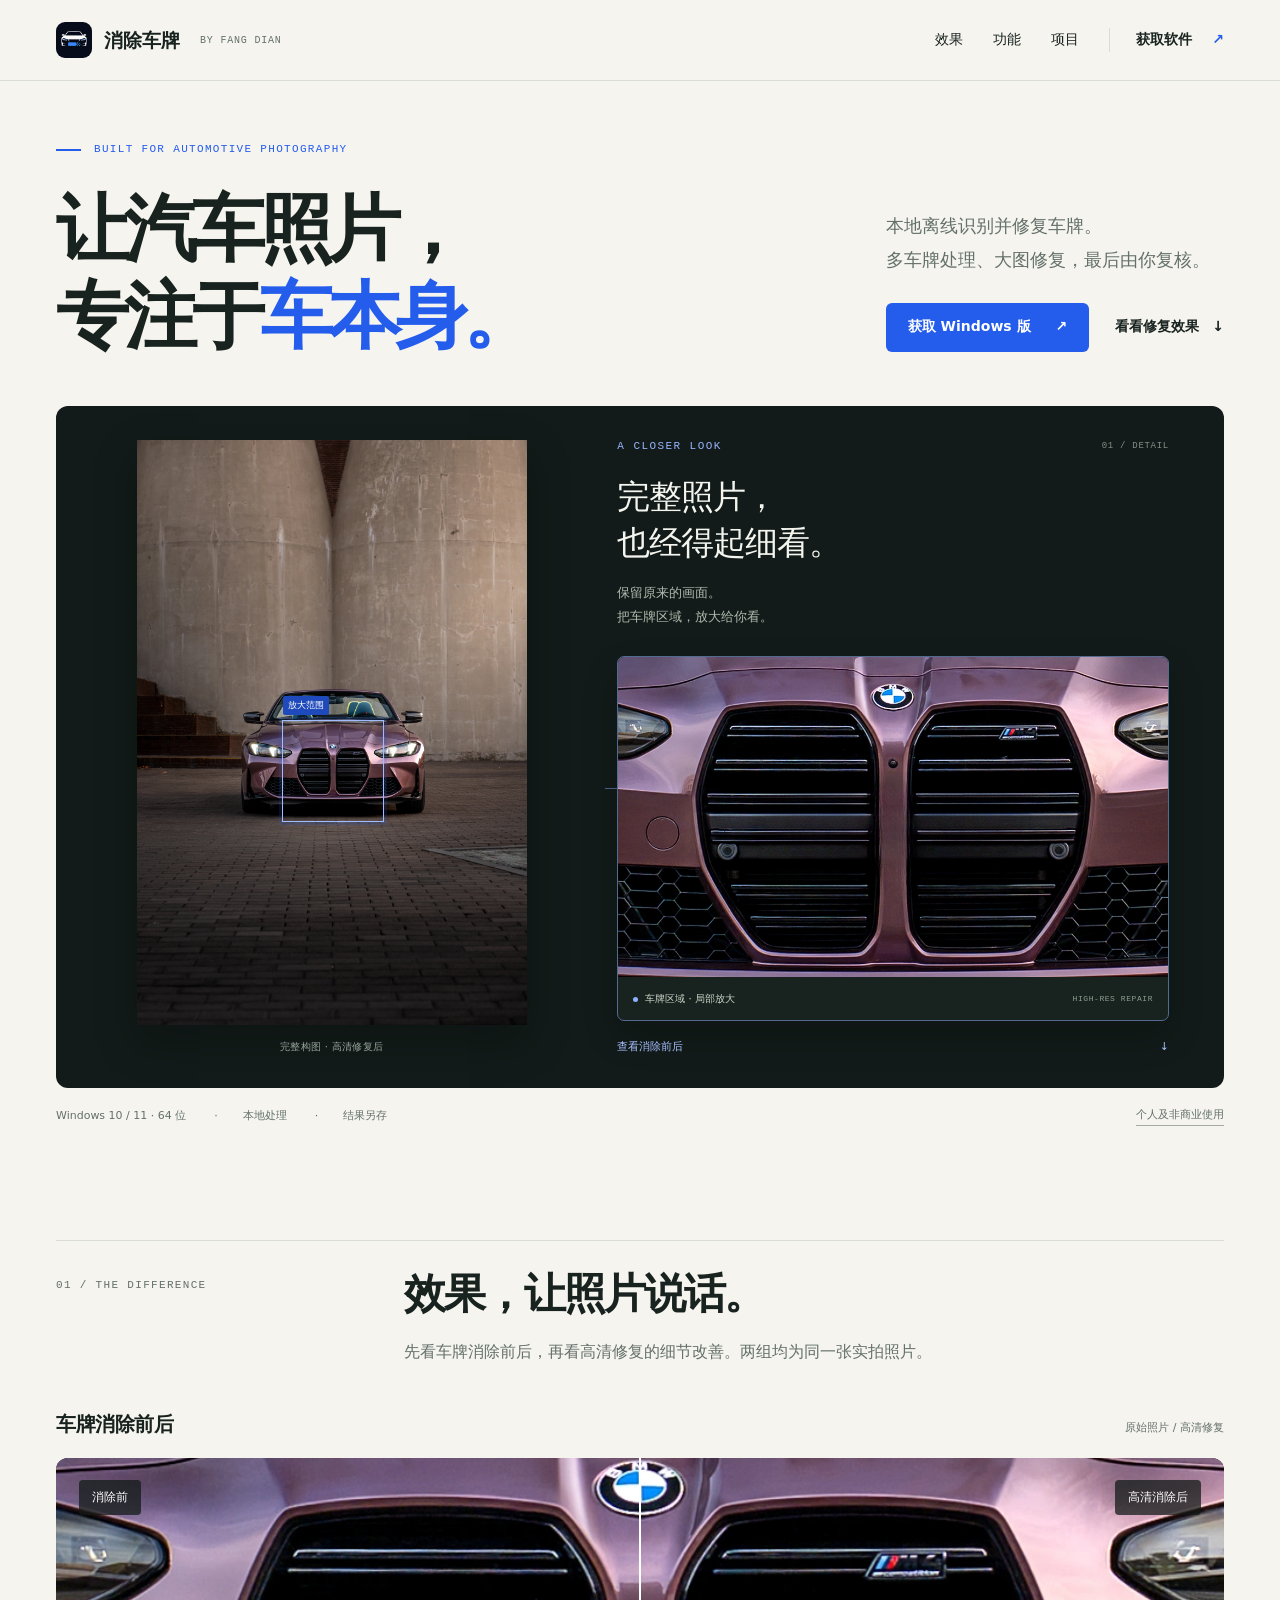
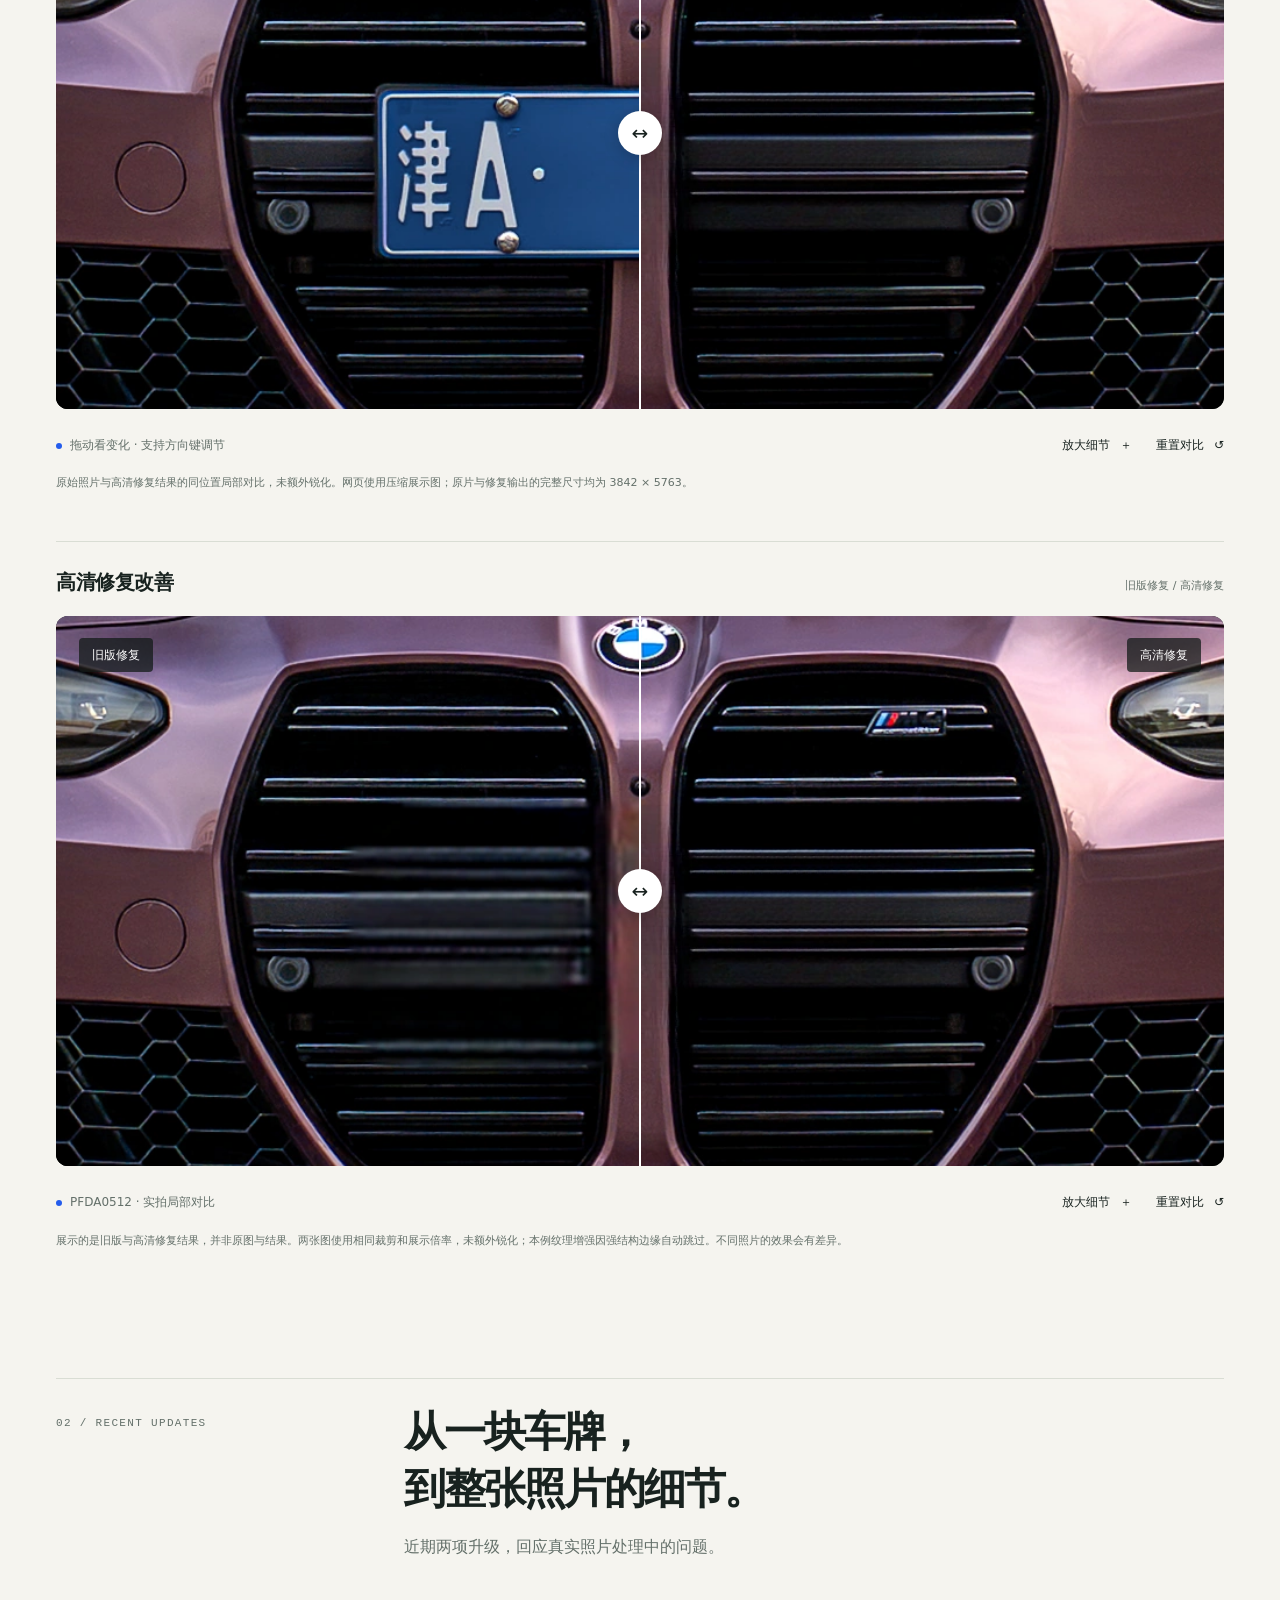
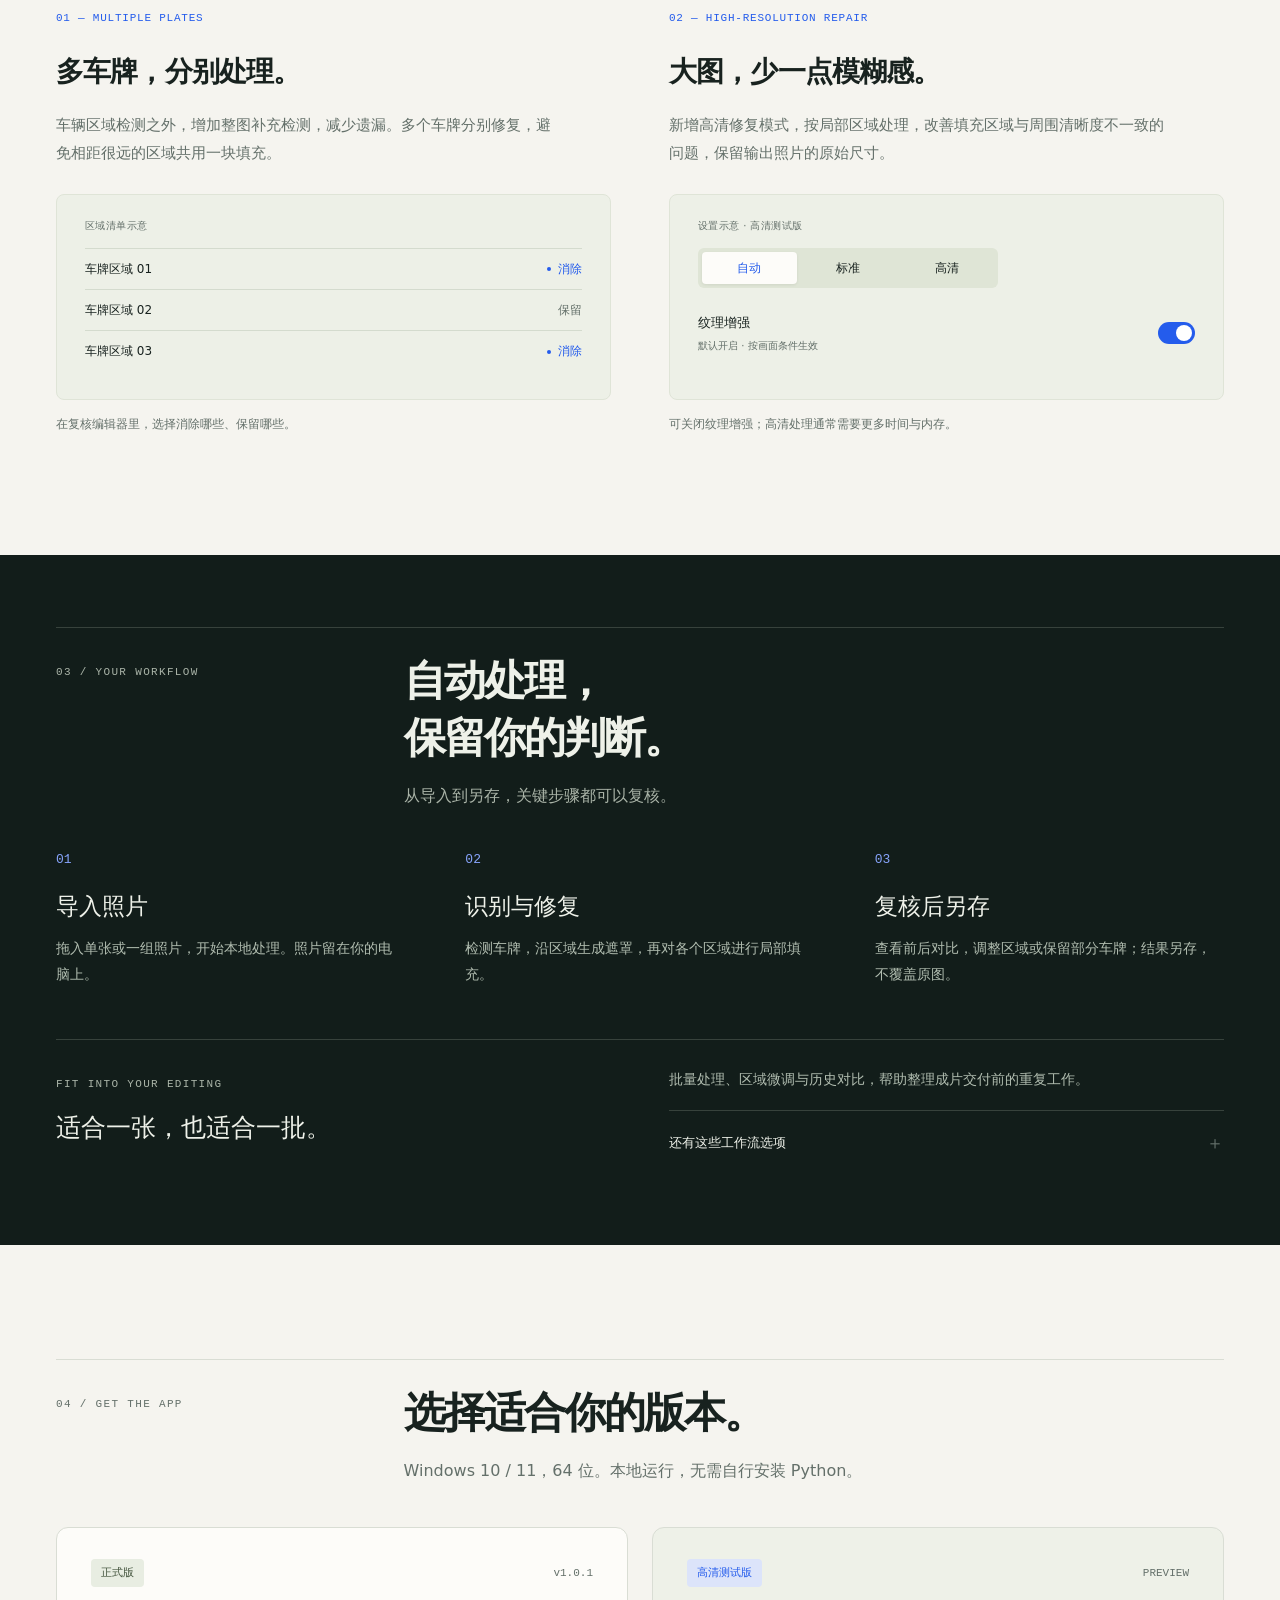
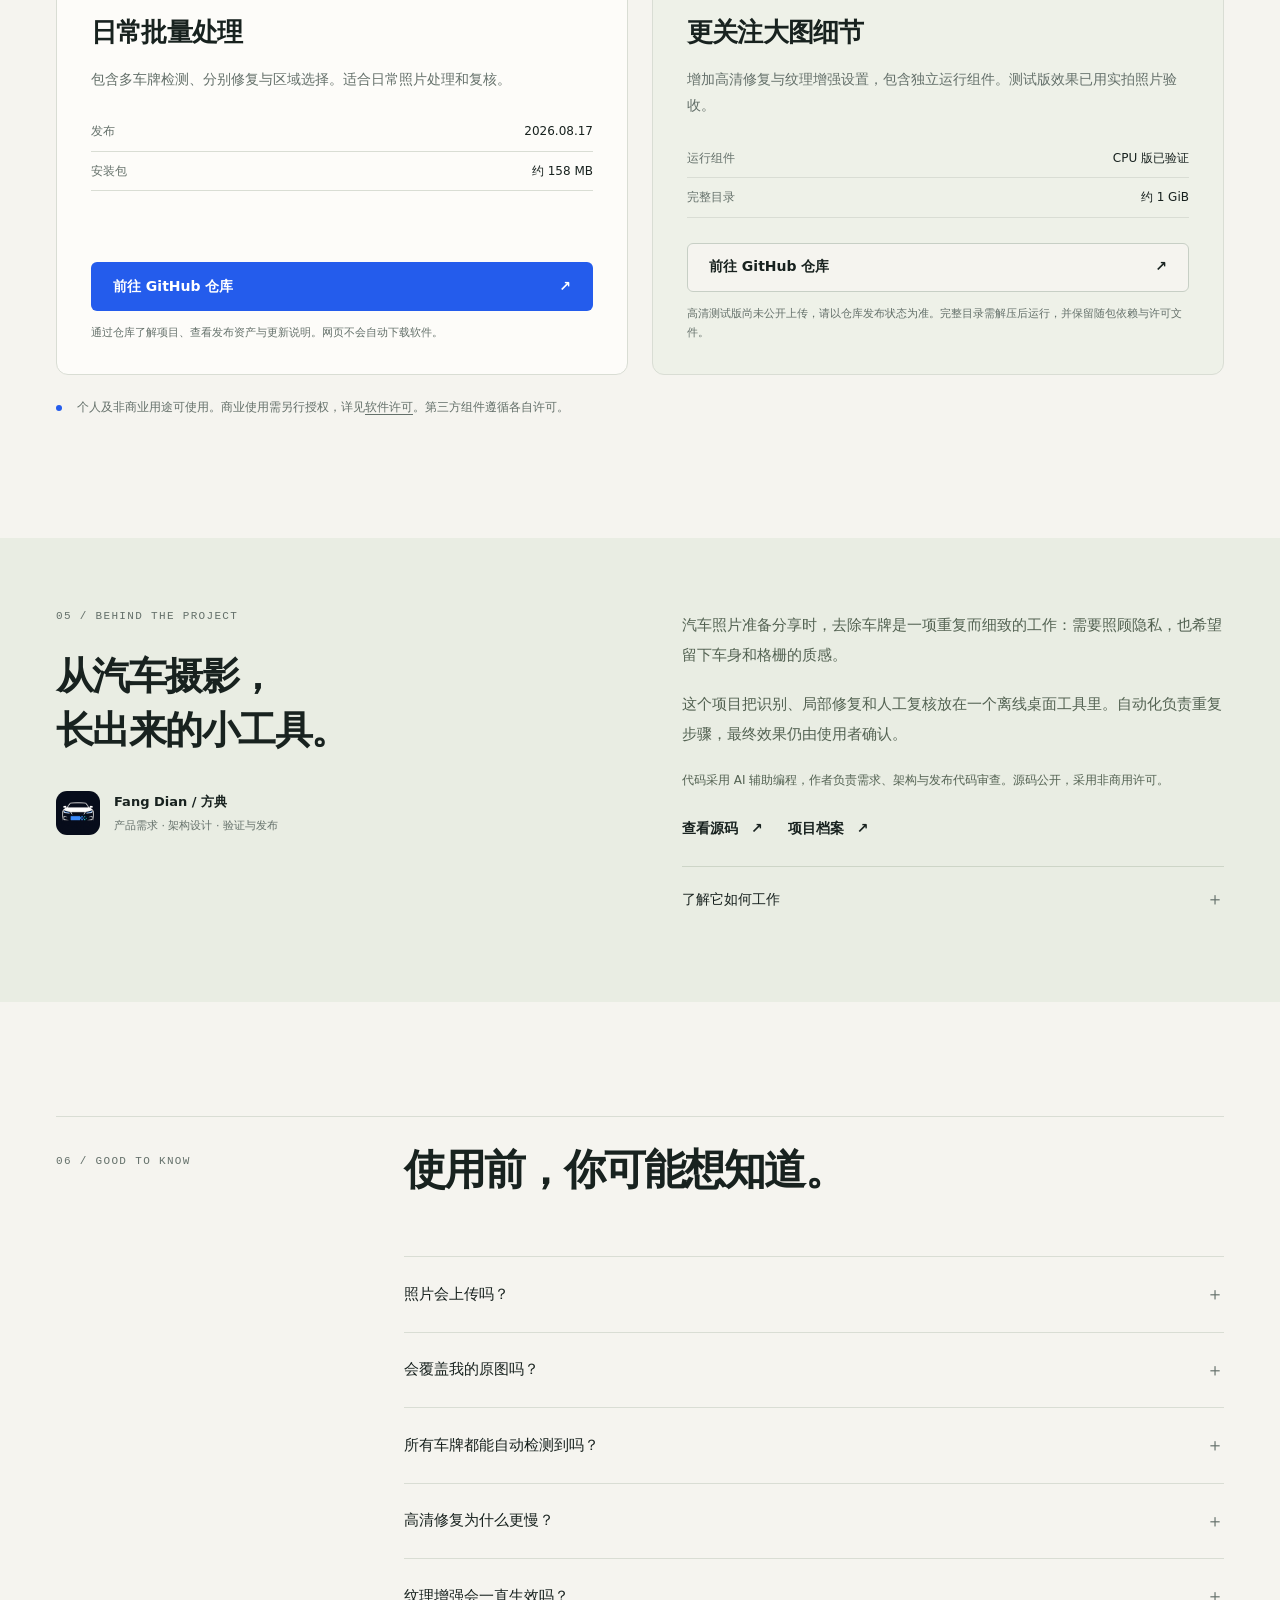
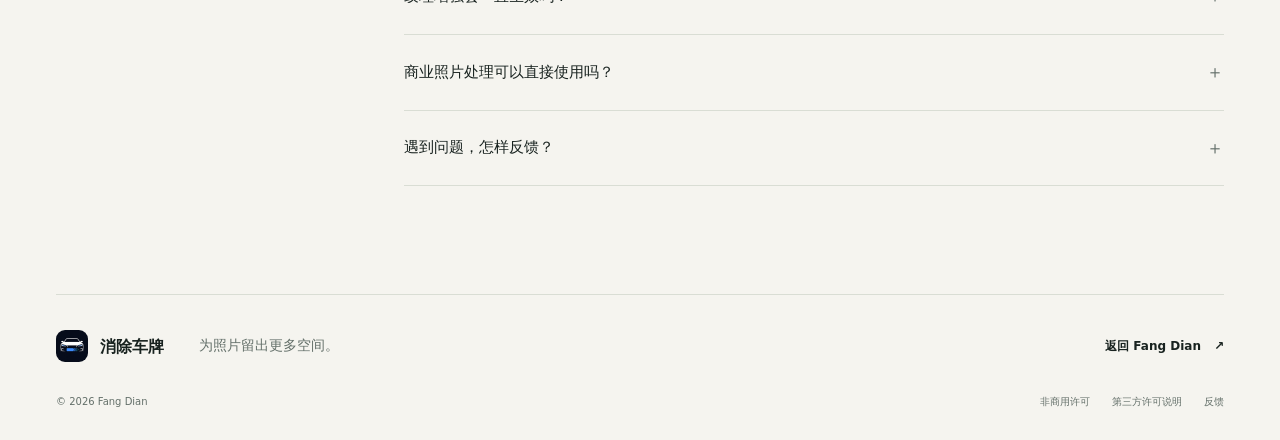
==== product-site/index.html @ 9318d184 "feat: add the high-resolution repair backend for v1.2.0 Adds an optional Big-LaMa backend so high-re" ====
<!doctype html>
<html lang="zh-CN">
<head>
  <meta charset="utf-8">
  <meta name="viewport" content="width=device-width,initial-scale=1">
  <meta name="description" content="消除车牌：面向汽车摄影的 Windows 离线工具。支持多车牌识别、局部修复、批量处理与人工复核，高清测试版可体验。">
  <meta name="theme-color" content="#f5f4ef">
  <link rel="canonical" href="https://fangdian.xyz/remove-number-plate/">
  <meta property="og:type" content="website">
  <meta property="og:title" content="消除车牌 — 让汽车照片，专注于车本身。">
  <meta property="og:description" content="本地离线识别并修复车牌，支持多车牌处理与人工复核。">
  <meta property="og:url" content="https://fangdian.xyz/remove-number-plate/">
  <meta property="og:image" content="https://fangdian.xyz/remove-number-plate/assets/high.webp">
  <meta name="twitter:card" content="summary_large_image">
  <link rel="icon" href="./assets/logo.png" type="image/png">
  <link rel="stylesheet" href="./styles.css?v=20261014p2">
  <script src="./site.js?v=20261014p2" defer></script>
  <title>消除车牌 — 面向汽车摄影的离线修复工具</title>
</head>
<body>
  <a class="skip" href="#main">跳到主要内容</a>
  <header class="site-header">
    <div class="container header-inner">
      <a class="brand" href="#main" aria-label="消除车牌首页"><img src="./assets/logo.png" width="36" height="36" alt=""><span>消除车牌</span><span class="brand-caption">BY FANG DIAN</span></a>
      <nav aria-label="页面导航"><a href="#compare">效果</a><a href="#features">功能</a><a href="#project">项目</a><a class="nav-download" href="#download">获取软件 <span aria-hidden="true">↗</span></a></nav>
    </div>
  </header>
  <main id="main">
    <section class="hero container" aria-labelledby="hero-title">
      <div class="hero-copy">
        <div class="eyebrow"><span class="line"></span> BUILT FOR AUTOMOTIVE PHOTOGRAPHY</div>
        <h1 id="hero-title">让汽车照片，<br>专注于<span>车本身。</span></h1>
        <div class="hero-deck"><p>本地离线识别并修复车牌。<br>多车牌处理、大图修复，最后由你复核。</p><div class="hero-actions"><a class="button primary" href="#download">获取 Windows 版 <span aria-hidden="true">↗</span></a><a class="text-link" href="#compare">看看修复效果 <span aria-hidden="true">↓</span></a></div></div>
      </div>
      <div class="hero-showcase" aria-label="完整修复照片与同位置局部放大">
        <div class="hero-full-column"><figure class="hero-full-frame"><img src="./assets/high-full.webp" width="1280" height="1920" alt="高清消除车牌后的完整照片，包含汽车、墙面与地面，保留原始构图" fetchpriority="high"><span class="crop-outline" aria-hidden="true"><span>放大范围</span></span></figure><span class="full-caption">完整构图 · 高清修复后</span></div>
        <div class="hero-detail-column"><div class="detail-heading"><span class="eyebrow">A CLOSER LOOK</span><span class="detail-index">01 / DETAIL</span></div><h2>完整照片，<br>也经得起细看。</h2><p>保留原来的画面。<br>把车牌区域，放大给你看。</p><figure class="hero-inset"><img src="./assets/high.webp" width="1004" height="1004" alt="左侧照片中标记范围的放大子图，展示高清修复后的格栅细节"><figcaption><span><i></i>车牌区域 · 局部放大</span><span>HIGH-RES REPAIR</span></figcaption></figure><a class="showcase-link" href="#compare">查看消除前后 <span aria-hidden="true">↓</span></a></div>
      </div>
      <div class="hero-foot"><span>Windows 10 / 11 · 64 位</span><span>本地处理</span><span>结果另存</span><a href="./LICENSE.txt">个人及非商业使用</a></div>
    </section>

    <section class="section container" id="compare" aria-labelledby="compare-title">
      <div class="section-heading"><p class="eyebrow">01 / THE DIFFERENCE</p><div><h2 id="compare-title">效果，让照片说话。</h2><p>先看车牌消除前后，再看高清修复的细节改善。两组均为同一张实拍照片。</p></div></div>
      <div class="comparison-subheading"><h3>车牌消除前后</h3><span>原始照片 / 高清修复</span></div>
      <div class="comparison-group" data-comparison data-before-label="消除前" data-after-label="高清消除后">
        <div class="comparison" id="removal-comparison" style="--split:50%">
          <img class="comparison-image" src="./assets/high.webp" width="1004" height="1004" alt="高清消除车牌后的汽车格栅局部" loading="lazy">
          <div class="comparison-before"><img class="comparison-image" src="./assets/original.webp" width="1004" height="1004" alt="消除前的同位置局部，蓝色车牌仍在格栅前方" loading="lazy"></div>
          <span class="image-label before-label">消除前</span><span class="image-label after-label">高清消除后</span>
          <div class="split-line" aria-hidden="true"><span>↔</span></div>
          <input class="comparison-range" type="range" min="0" max="100" value="50" aria-label="消除前显示比例" aria-valuetext="消除前 50%，高清消除后 50%">
        </div>
        <div class="comparison-toolbar"><p><span class="small-dot"></span>拖动看变化 · 支持方向键调节</p><div class="comparison-buttons"><button type="button" class="quiet-button" data-zoom aria-pressed="false" aria-label="放大消除前后细节">放大细节 <span aria-hidden="true">＋</span></button><button type="button" class="quiet-button" data-reset aria-label="重置消除前后对比">重置对比 <span aria-hidden="true">↺</span></button></div></div>
      </div>
      <p class="fineprint">原始照片与高清修复结果的同位置局部对比，未额外锐化。网页使用压缩展示图；原片与修复输出的完整尺寸均为 3842 × 5763。</p>
      <noscript><p class="fineprint">可直接查看：<a href="./assets/original.webp">消除前</a> · <a href="./assets/high.webp">高清消除后</a>。</p></noscript>
      <div class="comparison-subheading second-comparison"><h3>高清修复改善</h3><span>旧版修复 / 高清修复</span></div>
      <div class="comparison-group" data-comparison data-before-label="旧版修复" data-after-label="高清修复">
      <div class="comparison" id="comparison" style="--split:50%">
        <img class="comparison-image" src="./assets/high.webp" width="1004" height="1004" alt="高清修复的格栅局部" loading="lazy">
        <div class="comparison-before"><img class="comparison-image" src="./assets/legacy.webp" width="1004" height="1004" alt="旧版修复的同位置格栅局部" loading="lazy"></div>
        <span class="image-label before-label">旧版修复</span><span class="image-label after-label">高清修复</span>
        <div class="split-line" aria-hidden="true"><span>↔</span></div>
        <input id="comparison-range" class="comparison-range" type="range" min="0" max="100" value="50" aria-label="旧版修复显示比例" aria-valuetext="旧版修复 50%，高清修复 50%">
      </div>
      <div class="comparison-toolbar"><p><span class="small-dot"></span>PFDA0512 · 实拍局部对比</p><div class="comparison-buttons"><button type="button" class="quiet-button" id="zoom-button" data-zoom aria-pressed="false" aria-label="放大高清修复细节">放大细节 <span aria-hidden="true">＋</span></button><button type="button" class="quiet-button" id="reset-button" data-reset aria-label="重置高清修复对比">重置对比 <span aria-hidden="true">↺</span></button></div></div>
      </div>
      <p class="fineprint">展示的是旧版与高清修复结果，并非原图与结果。两张图使用相同裁剪和展示倍率，未额外锐化；本例纹理增强因强结构边缘自动跳过。不同照片的效果会有差异。</p>
      <noscript><p class="fineprint">当前浏览器未启用脚本，以下图片可直接查看：<a href="./assets/legacy.webp">旧版修复</a> · <a href="./assets/high.webp">高清修复</a>。</p></noscript>
    </section>

    <section class="section container" id="features" aria-labelledby="features-title">
      <div class="section-heading"><p class="eyebrow">02 / RECENT UPDATES</p><div><h2 id="features-title">从一块车牌，<br>到整张照片的细节。</h2><p>近期两项升级，回应真实照片处理中的问题。</p></div></div>
      <div class="feature-grid">
        <article class="feature"><span class="feature-number">01 — MULTIPLE PLATES</span><h3>多车牌，分别处理。</h3><p>车辆区域检测之外，增加整图补充检测，减少遗漏。多个车牌分别修复，避免相距很远的区域共用一块填充。</p><div class="plate-list" aria-label="选择保留功能示意，非实测截图"><div class="demo-caption">区域清单示意</div><div><span>车牌区域 01</span><span class="list-state"><i></i>消除</span></div><div><span>车牌区域 02</span><span class="list-state preserve">保留</span></div><div><span>车牌区域 03</span><span class="list-state"><i></i>消除</span></div></div><p class="feature-note">在复核编辑器里，选择消除哪些、保留哪些。</p></article>
        <article class="feature"><span class="feature-number">02 — HIGH-RESOLUTION REPAIR</span><h3>大图，少一点模糊感。</h3><p>新增高清修复模式，按局部区域处理，改善填充区域与周围清晰度不一致的问题，保留输出照片的原始尺寸。</p><div class="quality-demo" aria-label="高清设置示意，非可操作的软件设置"><div class="demo-caption">设置示意 · 高清测试版</div><div class="quality-options"><span class="selected">自动</span><span>标准</span><span>高清</span></div><div class="texture-row"><span>纹理增强<small>默认开启 · 按画面条件生效</small></span><span class="switch-illustration" aria-hidden="true"></span></div></div><p class="feature-note">可关闭纹理增强；高清处理通常需要更多时间与内存。</p></article>
      </div>
    </section>

    <section class="workflow-section" id="workflow" aria-labelledby="workflow-title"><div class="container">
      <div class="section-heading"><p class="eyebrow">03 / YOUR WORKFLOW</p><div><h2 id="workflow-title">自动处理，<br>保留你的判断。</h2><p>从导入到另存，关键步骤都可以复核。</p></div></div>
      <ol class="steps"><li><span class="step-number">01</span><h3>导入照片</h3><p>拖入单张或一组照片，开始本地处理。照片留在你的电脑上。</p></li><li><span class="step-number">02</span><h3>识别与修复</h3><p>检测车牌，沿区域生成遮罩，再对各个区域进行局部填充。</p></li><li><span class="step-number">03</span><h3>复核后另存</h3><p>查看前后对比，调整区域或保留部分车牌；结果另存，不覆盖原图。</p></li></ol>
      <div class="workflow-extras"><div><span class="eyebrow">FIT INTO YOUR EDITING</span><h3>适合一张，也适合一批。</h3></div><div><p>批量处理、区域微调与历史对比，帮助整理成片交付前的重复工作。</p><details><summary>还有这些工作流选项 <span aria-hidden="true">＋</span></summary><p>可配置监视文件夹、输出命名、水印与 EXIF 信息。按需要开启，保留自己的后期流程。</p></details></div></div>
    </div></section>

    <section class="section container" id="download" aria-labelledby="download-title">
      <div class="section-heading"><p class="eyebrow">04 / GET THE APP</p><div><h2 id="download-title">选择适合你的版本。</h2><p>Windows 10 / 11，64 位。本地运行，无需自行安装 Python。</p></div></div>
      <div class="download-grid">
        <article class="download-card"><div class="download-top"><span class="badge">正式版</span><span class="version">v1.0.1</span></div><h3>日常批量处理</h3><p>包含多车牌检测、分别修复与区域选择。适合日常照片处理和复核。</p><dl><div><dt>发布</dt><dd>2026.08.17</dd></div><div><dt>安装包</dt><dd>约 158 MB</dd></div></dl><a class="button primary" href="https://github.com/SARSfang/RemoveNumberPlate" target="_blank" rel="noopener noreferrer">前往 GitHub 仓库 <span aria-hidden="true">↗</span></a><p class="download-note">通过仓库了解项目、查看发布资产与更新说明。网页不会自动下载软件。</p></article>
        <article class="download-card hd-card"><div class="download-top"><span class="badge beta">高清测试版</span><span class="version">PREVIEW</span></div><h3>更关注大图细节</h3><p>增加高清修复与纹理增强设置，包含独立运行组件。测试版效果已用实拍照片验收。</p><dl><div><dt>运行组件</dt><dd>CPU 版已验证</dd></div><div><dt>完整目录</dt><dd>约 1 GiB</dd></div></dl><a class="button secondary" href="https://github.com/SARSfang/RemoveNumberPlate" target="_blank" rel="noopener noreferrer">前往 GitHub 仓库 <span aria-hidden="true">↗</span></a><p class="download-note">高清测试版尚未公开上传，请以仓库发布状态为准。完整目录需解压后运行，并保留随包依赖与许可文件。</p></article>
      </div>
      <div class="license-note"><span class="small-dot"></span><p>个人及非商业用途可使用。商业使用需另行授权，详见<a href="./LICENSE.txt">软件许可</a>。第三方组件遵循各自许可。</p></div>
    </section>

    <section class="project-section" id="project" aria-labelledby="project-title"><div class="container project-layout"><div><p class="eyebrow">05 / BEHIND THE PROJECT</p><h2 id="project-title">从汽车摄影，<br>长出来的小工具。</h2><div class="author"><img src="./assets/logo.png" width="44" height="44" alt=""><div><strong>Fang Dian / 方典</strong><span>产品需求 · 架构设计 · 验证与发布</span></div></div></div><div class="project-body"><p>汽车照片准备分享时，去除车牌是一项重复而细致的工作：需要照顾隐私，也希望留下车身和格栅的质感。</p><p>这个项目把识别、局部修复和人工复核放在一个离线桌面工具里。自动化负责重复步骤，最终效果仍由使用者确认。</p><p class="project-credit">代码采用 AI 辅助编程，作者负责需求、架构与发布代码审查。源码公开，采用非商用许可。</p><div class="project-links"><a class="text-link" href="https://github.com/SARSfang/RemoveNumberPlate" target="_blank" rel="noopener noreferrer">查看源码 <span aria-hidden="true">↗</span></a><a class="text-link" href="https://me.fangdian.xyz/development/remove-number-plate.html">项目档案 <span aria-hidden="true">↗</span></a></div><details><summary>了解它如何工作 <span aria-hidden="true">＋</span></summary><p>检测结果生成局部遮罩，修复模型填充区域，之后由编辑器复核。标准版使用 ONNX Runtime 与 LaMa；高清测试版增加 Big-LaMa 独立组件，桌面界面使用 WebView2。</p><p>填充是根据周边内容生成的结果，不能恢复被车牌遮挡的真实表面。复杂反光、格栅和小车牌需要特别复核。</p></details></div></div></section>

    <section class="section container faq-section" aria-labelledby="faq-title"><div class="section-heading"><p class="eyebrow">06 / GOOD TO KNOW</p><div><h2 id="faq-title">使用前，你可能想知道。</h2></div></div><div class="faq-list">
      <details><summary>照片会上传吗？<span aria-hidden="true">＋</span></summary><p>软件的照片识别、修复与复核都在本机完成，无需上传照片。本网页仅展示预先准备的示例，没有上传照片或在线修复功能。</p></details>
      <details><summary>会覆盖我的原图吗？<span aria-hidden="true">＋</span></summary><p>处理结果另存，原图保留。输出照片保持输入尺寸；最终文件的压缩和元信息仍取决于导出设置。</p></details>
      <details><summary>所有车牌都能自动检测到吗？<span aria-hidden="true">＋</span></summary><p>不能保证。远处小车牌、倾斜、遮挡和反光可能造成漏检或误检。可以在复核编辑器调整区域，并选择保留或消除。</p></details>
      <details><summary>高清修复为什么更慢？<span aria-hidden="true">＋</span></summary><p>更大的局部区域需要更多计算与内存。高清测试版默认使用自动模式，可调整处理上限。CPU 已验证，GPU 路径尚未验收；实际速度取决于照片与电脑配置。</p></details>
      <details><summary>纹理增强会一直生效吗？<span aria-hidden="true">＋</span></summary><p>不会。开关默认开启，但仅在邻近细节适合时补充纹理；强结构边缘、颜色不匹配或来源不足会自动跳过。开关与强度均可调整。</p></details>
      <details><summary>商业照片处理可以直接使用吗？<span aria-hidden="true">＋</span></summary><p>当前许可仅授予个人及非商业用途。用于商业摄影或服务前，请联系作者确认授权。<a href="./LICENSE.txt">阅读完整许可</a>。</p></details>
      <details><summary>遇到问题，怎样反馈？<span aria-hidden="true">＋</span></summary><p>可以在 <a href="https://github.com/SARSfang/RemoveNumberPlate/issues" target="_blank" rel="noopener noreferrer">GitHub Issues</a> 描述版本、问题和复现步骤。分享照片前，请检查隐私并确认有权公开。</p></details>
    </div></section>
  </main>
  <footer class="container footer"><div class="footer-main"><a class="brand" href="#main"><img src="./assets/logo.png" width="32" height="32" alt=""><span>消除车牌</span></a><p>为照片留出更多空间。</p><a class="text-link" href="https://me.fangdian.xyz/">返回 Fang Dian <span aria-hidden="true">↗</span></a></div><div class="footer-meta"><span>© 2026 Fang Dian</span><div><a href="./LICENSE.txt">非商用许可</a><a href="./THIRD_PARTY_NOTICES.txt">第三方许可说明</a><a href="https://github.com/SARSfang/RemoveNumberPlate/issues" target="_blank" rel="noopener noreferrer">反馈</a></div></div></footer>
</body>
</html>
---- product-site/styles.css ----
@charset "UTF-8";
:root{--paper:#f5f4ef;--white:#fdfcf9;--ink:#18221f;--muted:#64706a;--blue:#245cec;--line:#d9ddd4;--dark:#121d1a;--radius:12px;--sans:"Microsoft YaHei","PingFang SC",system-ui,sans-serif;--mono:Consolas,monospace}
*{box-sizing:border-box}html{scroll-behavior:smooth;scroll-padding-top:95px}body{margin:0;background:var(--paper);color:var(--ink);font-family:var(--sans);font-size:16px;line-height:1.7;-webkit-font-smoothing:antialiased}a{color:inherit;text-decoration:none}button,input{font:inherit}button{cursor:pointer}img{max-width:100%}::selection{background:#d2defa}a:focus-visible,button:focus-visible,summary:focus-visible{outline:3px solid var(--blue);outline-offset:5px}button:disabled{cursor:default;opacity:.5}.container{width:min(1280px,calc(100% - 112px));margin-inline:auto}.skip{position:fixed;top:8px;left:12px;z-index:20;background:var(--blue);color:white;padding:10px 16px;transform:translateY(-160%)}.skip:focus{transform:none}
.site-header{position:sticky;top:0;z-index:10;background:rgba(245,244,239,.96);border-bottom:1px solid var(--line);backdrop-filter:blur(14px)}.header-inner{height:80px;display:flex;align-items:center;justify-content:space-between;gap:28px}.brand{display:flex;align-items:center;gap:12px;font-weight:700;font-size:19px;white-space:nowrap}.brand img{border-radius:9px;display:block}.brand-caption{font:10px var(--mono);letter-spacing:.08em;margin-left:8px;color:var(--muted);font-weight:400}.header-inner nav{display:flex;gap:30px;align-items:center;font-size:14px}.header-inner nav>a{transition:color .15s}.header-inner nav>a:hover{color:var(--blue)}.nav-download{padding-left:26px;border-left:1px solid var(--line);font-weight:600}.nav-download span{margin-left:15px;color:var(--blue)}
.hero{padding-top:60px}.eyebrow{font:11px/1.6 var(--mono);letter-spacing:.12em;color:var(--muted);margin:0;text-transform:uppercase}.hero .eyebrow{display:flex;align-items:center;gap:13px;color:var(--blue)}.line{display:inline-block;width:25px;height:2px;background:var(--blue)}h1,h2,h3,p{margin-top:0}h1{font-size:clamp(48px,5.7vw,78px);font-weight:650;letter-spacing:-.07em;line-height:1.2;margin:26px 0 0}h1 span{color:var(--blue)}.hero-copy{position:relative;padding-bottom:46px}.hero-deck{position:absolute;right:0;bottom:54px;max-width:405px}.hero-deck p{font-size:18px;color:var(--muted);line-height:1.9;margin-bottom:25px}.hero-actions{display:flex;align-items:center;gap:26px}.button{display:inline-flex;align-items:center;justify-content:space-between;gap:25px;min-height:49px;padding:11px 21px;border:1px solid transparent;border-radius:6px;font-size:14px;font-weight:600;transition:background .15s,transform .15s}.button:hover{transform:translateY(-2px)}.button.primary{background:var(--blue);color:#fff}.button.primary:hover{background:#164bd8}.button.secondary{background:var(--paper);border-color:#c7cfc5}.button.secondary:hover{background:#e9ede3}.text-link{display:inline-flex;align-items:center;gap:13px;font-size:14px;font-weight:600}.text-link:hover{color:var(--blue)}.hero-photo{position:relative;height:clamp(360px,36vw,485px);overflow:hidden;border-radius:var(--radius);background:#151b19}.hero-photo>img{display:block;width:100%;height:100%;object-fit:cover;object-position:50% 40%}.hero-photo:after{content:"";position:absolute;inset:70% 0 0;background:linear-gradient(transparent,rgba(0,0,0,.65));pointer-events:none}.photo-meta{position:absolute;left:27px;right:27px;bottom:23px;display:flex;justify-content:space-between;align-items:center;z-index:1;color:#f4f5ee;font-size:12px}.photo-meta>span:last-child{font:10px var(--mono);letter-spacing:.08em}.photo-meta i,.small-dot{display:inline-block;width:6px;height:6px;border-radius:50%;background:var(--blue);margin-right:8px}.photo-meta i{background:#cadfcc}.hero-foot{display:flex;align-items:center;gap:28px;padding-top:18px;font-size:11px;color:var(--muted)}.hero-foot a{margin-left:auto;border-bottom:1px solid #a4aca2}.hero-foot>span+span:before{content:"·";margin-right:25px}
.section{padding-top:114px;padding-bottom:12px;scroll-margin-top:20px}.section-heading{display:grid;grid-template-columns:1fr 2.6fr;gap:32px;align-items:start;margin-bottom:42px;border-top:1px solid var(--line);padding-top:24px}.section-heading>.eyebrow{padding-top:12px}.section-heading h2{font-size:clamp(29px,3.3vw,43px);line-height:1.35;font-weight:600;letter-spacing:-.045em;margin:0 0 16px}.section-heading p:not(.eyebrow){color:var(--muted);font-size:16px;margin:0}.comparison{position:relative;height:clamp(350px,43vw,570px);overflow:hidden;background:#18201c;border-radius:var(--radius);isolation:isolate;touch-action:pan-y}.comparison-image{display:block;width:100%;height:100%;object-fit:cover;object-position:50% 43%;transform:scale(1);transition:transform .35s ease}.comparison.is-zoomed .comparison-image{transform:scale(1.2)}.comparison-before{position:absolute;inset:0;clip-path:inset(0 calc(100% - var(--split)) 0 0);pointer-events:none}.image-label{position:absolute;top:22px;background:rgba(17,25,22,.73);color:white;padding:7px 13px;border-radius:4px;font-size:12px;pointer-events:none}.before-label{left:23px}.after-label{right:23px}.split-line{position:absolute;left:var(--split);top:0;bottom:0;width:2px;background:#fff;transform:translateX(-50%);pointer-events:none}.split-line>span{display:grid;place-items:center;position:absolute;top:50%;left:50%;transform:translate(-50%,-50%);width:44px;height:44px;background:white;color:var(--ink);border-radius:50%;font-size:20px;box-shadow:0 3px 15px #0003}.comparison-range{position:absolute;left:0;top:0;width:100%;height:100%;margin:0;opacity:0;cursor:ew-resize;appearance:none;background:transparent}.comparison-range::-webkit-slider-thumb{appearance:none;width:44px;height:100%;background:transparent}.comparison-range::-moz-range-thumb{width:44px;height:100%;background:transparent;border:0}.comparison:focus-within{outline:3px solid var(--blue);outline-offset:5px}.comparison-toolbar{display:flex;justify-content:space-between;align-items:center;gap:20px;margin-top:18px}.comparison-toolbar>p{font-size:12px;color:var(--muted);margin:0}.comparison-buttons{display:flex;gap:24px}.quiet-button{background:none;border:0;padding:8px 0;font-size:12px;color:var(--ink);display:flex;gap:10px;align-items:center}.quiet-button:hover,.quiet-button[aria-pressed=true]{color:var(--blue)}.fineprint{font-size:11px;line-height:1.9;color:var(--muted);max-width:950px;margin:10px 0 0}.fineprint a{text-decoration:underline}
.feature-grid{display:grid;grid-template-columns:1fr 1fr;gap:58px}.feature-number{font:11px var(--mono);letter-spacing:.07em;color:var(--blue)}.feature h3{font-size:28px;font-weight:600;letter-spacing:-.03em;margin:19px 0 15px}.feature>p{max-width:505px;color:var(--muted);font-size:15px;line-height:1.9}.plate-list,.quality-demo{background:#edf0e7;border-radius:8px;padding:22px 28px;margin-top:26px;min-height:206px;border:1px solid #dfe4d7}.demo-caption{font-size:10px;color:var(--muted);letter-spacing:.04em;margin-bottom:14px}.plate-list>div:not(.demo-caption){display:flex;justify-content:space-between;padding:10px 0;border-top:1px solid #d4dbce;font-size:12px}.list-state{color:var(--blue);display:flex;gap:7px;align-items:center}.list-state i{width:4px;height:4px;border-radius:50%;background:var(--blue)}.list-state.preserve{color:var(--muted)}.quality-options{display:flex;gap:4px;padding:4px;background:#dfe5d6;border-radius:6px;max-width:300px}.quality-options>span{width:33.333%;text-align:center;font-size:12px;padding:6px}.quality-options>.selected{background:var(--white);border-radius:4px;color:var(--blue);box-shadow:0 1px 3px #0001}.texture-row{display:flex;justify-content:space-between;align-items:center;gap:20px;font-size:13px;margin-top:24px}.texture-row small{display:block;font-size:10px;color:var(--muted);margin-top:3px}.switch-illustration{display:block;flex-shrink:0;width:37px;height:22px;border-radius:12px;background:var(--blue);position:relative}.switch-illustration:after{content:"";position:absolute;right:3px;top:3px;width:16px;height:16px;background:white;border-radius:50%}.feature>p.feature-note{font-size:12px;margin-top:13px;margin-bottom:0}
.workflow-section{margin-top:108px;padding:72px 0 70px;background:var(--dark);color:#eef1e9}.workflow-section .section-heading{border-color:#37423c}.workflow-section .eyebrow,.workflow-section .section-heading p:not(.eyebrow){color:#aab4a8}.steps{display:grid;grid-template-columns:repeat(3,1fr);gap:60px;padding:0;list-style:none;margin:0}.step-number{display:block;color:#87a4fc;font:13px var(--mono);margin-bottom:23px}.steps h3{font-size:23px;line-height:1.4;margin-bottom:13px;font-weight:500}.steps p{font-size:14px;color:#b1bdb0;line-height:1.9;margin:0}.workflow-extras{margin-top:51px;border-top:1px solid #37423c;padding-top:28px;display:grid;grid-template-columns:1fr 1fr;gap:58px}.workflow-extras h3{font-size:25px;font-weight:500;line-height:1.5;margin:14px 0 0}.workflow-extras p{font-size:14px;color:#b1bdb0;margin-bottom:18px}.workflow-section details{border-color:#37423c}.workflow-section summary{font-size:13px;color:#eef1e9}.workflow-section details>p{margin-top:15px}
.download-grid{display:grid;grid-template-columns:1fr 1fr;gap:24px}.download-card{padding:31px 34px;background:var(--white);border:1px solid var(--line);border-radius:var(--radius);display:flex;flex-direction:column}.hd-card{background:#eef1e8}.download-top{display:flex;justify-content:space-between;align-items:center;gap:20px;margin-bottom:27px}.badge{font-size:11px;background:#e8ede2;padding:5px 10px;border-radius:4px;color:#42533c}.badge.beta{background:#dce4fa;color:var(--blue)}.version{font:11px var(--mono);color:var(--muted)}.download-card h3{font-size:26px;letter-spacing:-.03em;line-height:1.4;margin-bottom:15px;font-weight:600}.download-card>p{font-size:14px;color:var(--muted);line-height:1.9;margin-bottom:20px}.download-card dl{margin:0 0 25px;font-size:12px}.download-card dl>div{display:flex;justify-content:space-between;border-bottom:1px solid var(--line);padding:9px 0;gap:20px}.download-card dt{color:var(--muted)}.download-card dd{margin:0}.download-card .button{width:100%;margin-top:auto}.download-card>p.download-note{font-size:11px;margin:12px 0 0;line-height:1.8}.license-note{display:flex;gap:7px;align-items:baseline;font-size:12px;color:var(--muted);margin-top:22px}.license-note p{margin:0}.license-note a{text-decoration:underline;text-underline-offset:3px}
.project-section{margin-top:108px;background:#e9ede3;padding:70px 0}.project-layout{display:grid;grid-template-columns:1fr 1fr;gap:84px}.project-layout h2{font-size:clamp(29px,3vw,40px);font-weight:600;line-height:1.4;letter-spacing:-.04em;margin:24px 0 34px}.author{display:flex;gap:14px;align-items:center}.author img{border-radius:11px}.author strong{display:block;font-size:13px;font-weight:600}.author span{display:block;font-size:11px;color:var(--muted);margin-top:4px}.project-body{padding-top:2px}.project-body>p{font-size:15px;color:#536252;line-height:2;margin-bottom:19px}.project-body>p.project-credit{font-size:12px}.project-links{display:flex;gap:25px;margin-top:25px;margin-bottom:26px}details{border-top:1px solid var(--line);padding:17px 0}summary{display:flex;align-items:center;justify-content:space-between;gap:25px;list-style:none;cursor:pointer;font-weight:500;font-size:14px;min-height:25px}summary::-webkit-details-marker{display:none}summary>span{font-size:18px;color:var(--muted)}details[open]>summary>span{transform:rotate(45deg)}details>p{font-size:13px;color:var(--muted);line-height:1.95;max-width:830px;margin:16px 0 0}details a{text-decoration:underline}.project-body details{border-color:#cdd5c7}
.faq-section{padding-bottom:108px}.faq-list{margin-left:calc((100% - 32px)/3.6 + 32px)}.faq-list details:last-child{border-bottom:1px solid var(--line)}.faq-list summary{font-size:15px;padding:5px 0}.footer{border-top:1px solid var(--line);padding-top:35px;padding-bottom:30px}.footer-main{display:flex;align-items:center;gap:35px}.footer-main .brand{font-size:16px}.footer-main p{font-size:14px;color:var(--muted);margin:0}.footer-main>.text-link{margin-left:auto;font-size:12px}.footer-meta{display:flex;justify-content:space-between;gap:20px;margin-top:31px;font-size:10px;color:var(--muted)}.footer-meta>div{display:flex;gap:22px}
@media(min-width:1600px){.hero-deck{right:0;bottom:55px}}
@media(max-width:1120px){.container{width:calc(100% - 64px)}.brand-caption{display:none}.hero-deck{max-width:320px}.hero-deck p{font-size:15px}.hero-actions{gap:18px}.hero-actions .button{font-size:12px;padding-inline:14px;gap:14px}.hero-actions .text-link{font-size:12px}.feature-grid{gap:35px}.project-layout{gap:50px}.steps{gap:35px}}
@media(max-width:850px){.hero-deck{position:static;max-width:none;display:flex;justify-content:space-between;gap:26px;align-items:center;margin-top:27px}.hero-deck p{margin-bottom:0;font-size:16px}.hero-copy{padding-bottom:34px}h1{font-size:62px}.hero-actions .button{font-size:13px;padding-inline:16px}.hero-photo{height:350px}.section-heading{grid-template-columns:1fr 3fr;gap:25px}.feature-grid{gap:28px}.feature h3{font-size:23px}.plate-list,.quality-demo{padding:19px}.project-layout{gap:34px}.hero-foot{gap:18px}.hero-foot>span+span:before{margin-right:16px}.faq-list{margin-left:calc((100% - 25px)/4 + 25px)}}
@media(max-width:620px){html{scroll-padding-top:112px}.container{width:calc(100% - 40px)}.header-inner{height:auto;min-height:94px;padding:15px 0 12px;flex-wrap:wrap;gap:13px}.brand{font-size:16px;gap:10px}.brand img{width:30px;height:30px}.header-inner nav{width:100%;gap:24px;font-size:12px}.nav-download{margin-left:auto;padding-left:16px}.nav-download span{margin-left:8px}.hero{padding-top:35px}.hero .eyebrow{font-size:8px;letter-spacing:.08em;gap:9px}.line{width:16px}h1{font-size:clamp(37px,9.5vw,57px);letter-spacing:-.07em;line-height:1.26;margin-top:21px}.hero-deck{display:block;margin-top:24px}.hero-deck p{font-size:14px;line-height:1.9}.hero-actions{margin-top:22px;gap:25px}.hero-copy{padding-bottom:29px}.hero-photo{height:290px;border-radius:8px}.hero-photo>img{object-position:50% 44%}.photo-meta{left:14px;right:14px;bottom:16px;font-size:10px}.photo-meta>span:last-child{display:none}.hero-foot{gap:12px;flex-wrap:wrap;font-size:9px;padding-top:14px}.hero-foot>span+span:before{margin-right:10px}.hero-foot a{margin-left:0;width:100%;border:0}.section{padding-top:68px}.section-heading{display:block;padding-top:20px;margin-bottom:26px}.section-heading>.eyebrow{padding-top:0;margin-bottom:19px;font-size:9px}.section-heading h2{font-size:30px;margin-bottom:14px}.section-heading p:not(.eyebrow){font-size:13px}.comparison{height:325px;border-radius:8px}.comparison-image{object-position:50% 43%}.image-label{top:13px;font-size:10px;padding:6px 10px}.before-label{left:13px}.after-label{right:13px}.split-line>span{width:36px;height:36px;font-size:16px}.comparison-toolbar{align-items:flex-start;flex-direction:column;gap:5px;margin-top:13px}.comparison-toolbar>p{font-size:10px}.comparison-buttons{width:100%;justify-content:space-between;gap:18px}.quiet-button{font-size:11px;min-height:36px}.fineprint{font-size:10px;margin-top:4px}.feature-grid{grid-template-columns:1fr;gap:34px}.feature-number{font-size:10px}.feature h3{font-size:25px;margin-top:14px}.feature>p{font-size:14px}.plate-list,.quality-demo{margin-top:22px;min-height:195px;padding:21px 24px}.feature>p.feature-note{font-size:11px}.workflow-section{margin-top:62px;padding:44px 0}.steps{grid-template-columns:1fr;gap:25px}.steps>li{position:relative;padding-left:48px}.step-number{position:absolute;left:0;top:4px;margin:0}.steps h3{font-size:20px;margin-bottom:9px}.steps p{font-size:13px}.workflow-extras{grid-template-columns:1fr;gap:17px;margin-top:35px;padding-top:23px}.workflow-extras h3{font-size:22px}.workflow-extras p{font-size:13px}.download-grid{grid-template-columns:1fr;gap:16px}.download-card{padding:26px 24px}.download-top{margin-bottom:20px}.download-card h3{font-size:24px}.download-card>p{font-size:13px}.download-card .button{font-size:12px}.license-note{font-size:11px}.project-section{margin-top:63px;padding:42px 0}.project-layout{grid-template-columns:1fr;gap:30px}.project-layout h2{font-size:30px;margin:18px 0 23px}.project-body>p{font-size:14px}.project-body>p.project-credit{font-size:11px}.project-links{gap:26px;margin-block:20px}.project-links .text-link{font-size:12px}.faq-list{margin-left:0}.faq-list summary{font-size:13px;padding:3px 0}.faq-list details>p{font-size:12px}.faq-section{padding-bottom:61px}.footer{padding-top:25px;padding-bottom:25px}.footer-main{flex-wrap:wrap;gap:16px}.footer-main p{font-size:12px;width:100%;order:3}.footer-main>.text-link{font-size:10px}.footer-meta{margin-top:23px;flex-direction:column;gap:13px}.footer-meta>div{gap:20px}}
.hero-showcase{position:relative;display:grid;grid-template-columns:1fr 1.25fr;gap:65px;align-items:center;background:#121b19;padding:32px 55px;border-radius:12px;overflow:hidden;color:#f4f5ef}.hero-showcase:before{content:"";position:absolute;left:47%;right:44%;top:56%;height:1px;background:#7393de;pointer-events:none;opacity:.6}.hero-full-column{position:relative;z-index:1;display:flex;flex-direction:column;align-items:center}.hero-full-frame{position:relative;margin:0;width:min(100%,390px);aspect-ratio:2/3;box-shadow:0 16px 40px #0004}.hero-full-frame>img{width:100%;height:100%;display:block;object-fit:contain}.crop-outline{position:absolute;left:37.1942%;top:47.996%;width:26.1322%;height:17.4215%;border:1.5px solid #a0bbff;box-shadow:0 0 0 3px #235cec28;pointer-events:none}.crop-outline>span{position:absolute;bottom:calc(100% + 6px);left:0;font-size:9px;color:#fff;background:#1f4abc;padding:2px 5px;white-space:nowrap;border-radius:2px}.full-caption{font-size:10px;letter-spacing:.03em;color:#aab7ac;margin-top:13px}.hero-detail-column{position:relative;z-index:1;min-width:0}.detail-heading{display:flex;justify-content:space-between;align-items:center;gap:15px}.detail-heading .eyebrow{color:#97b4ff;letter-spacing:.13em;display:block}.detail-index{font:9px var(--mono);color:#839087;letter-spacing:.08em}.hero-detail-column h2{font-size:clamp(25px,2.55vw,37px);font-weight:500;line-height:1.4;letter-spacing:-.03em;margin:20px 0 14px}.hero-detail-column>p{font-size:13px;line-height:1.85;color:#aebbad;margin-bottom:27px}.hero-inset{margin:0;border:1px solid #536a91;border-radius:7px;overflow:hidden;background:#18221f;box-shadow:0 16px 35px #0003}.hero-inset img{display:block;width:100%;height:clamp(220px,25vw,325px);object-fit:cover;object-position:50% 43%}.hero-inset figcaption{display:flex;justify-content:space-between;align-items:center;gap:20px;padding:13px 15px;font-size:10px;color:#ced8cb}.hero-inset figcaption>span:last-child{font:8px var(--mono);letter-spacing:.07em;color:#8d9e90}.hero-inset i{display:inline-block;width:5px;height:5px;border-radius:50%;background:#8eafff;margin-right:7px}.showcase-link{display:flex;align-items:center;justify-content:space-between;margin-top:17px;font-size:11px;color:#a7c0ff}.showcase-link:hover{color:#fff}.comparison-subheading{display:flex;align-items:baseline;justify-content:space-between;gap:20px;margin-bottom:17px}.comparison-subheading h3{font-size:20px;font-weight:600;margin:0;letter-spacing:-.02em}.comparison-subheading>span{font-size:11px;color:var(--muted)}.second-comparison{margin-top:47px;padding-top:23px;border-top:1px solid var(--line)}
@media(max-width:1120px){.hero-showcase{gap:43px;padding:29px 35px}.hero-inset img{height:260px}.hero-detail-column h2{font-size:29px}.hero-detail-column>p{margin-bottom:20px}}
@media(max-width:850px){.hero-showcase{gap:27px;padding:25px}.hero-detail-column h2{font-size:25px;margin-top:17px}.hero-inset img{height:215px}.hero-detail-column>p{font-size:12px}.hero-inset figcaption{padding:11px;font-size:9px;gap:10px}.hero-inset figcaption>span:last-child{display:none}.detail-index{font-size:8px}.hero-showcase:before{left:46%;right:44%}}
@media(max-width:620px){.hero-showcase{grid-template-columns:1fr;padding:20px;gap:24px;border-radius:8px}.hero-showcase:before{display:none}.hero-full-frame{width:min(100%,330px)}.hero-detail-column{padding-top:22px;border-top:1px solid #38443c}.hero-detail-column h2{font-size:25px;margin:15px 0 12px}.hero-detail-column h2 br{display:none}.hero-detail-column>p{font-size:12px;margin-bottom:18px}.hero-inset img{height:230px}.hero-inset figcaption{font-size:10px;padding:13px}.hero-inset figcaption>span:last-child{display:inline;font-size:7px}.showcase-link{font-size:11px;margin-top:16px}.comparison-subheading{align-items:flex-start;flex-direction:column;gap:6px;margin-bottom:14px}.comparison-subheading h3{font-size:18px}.comparison-subheading>span{font-size:10px}.second-comparison{margin-top:30px;padding-top:20px}}
@media(prefers-reduced-motion:reduce){html{scroll-behavior:auto}*,*:before,*:after{transition:none!important;animation:none!important}.button:hover{transform:none}}
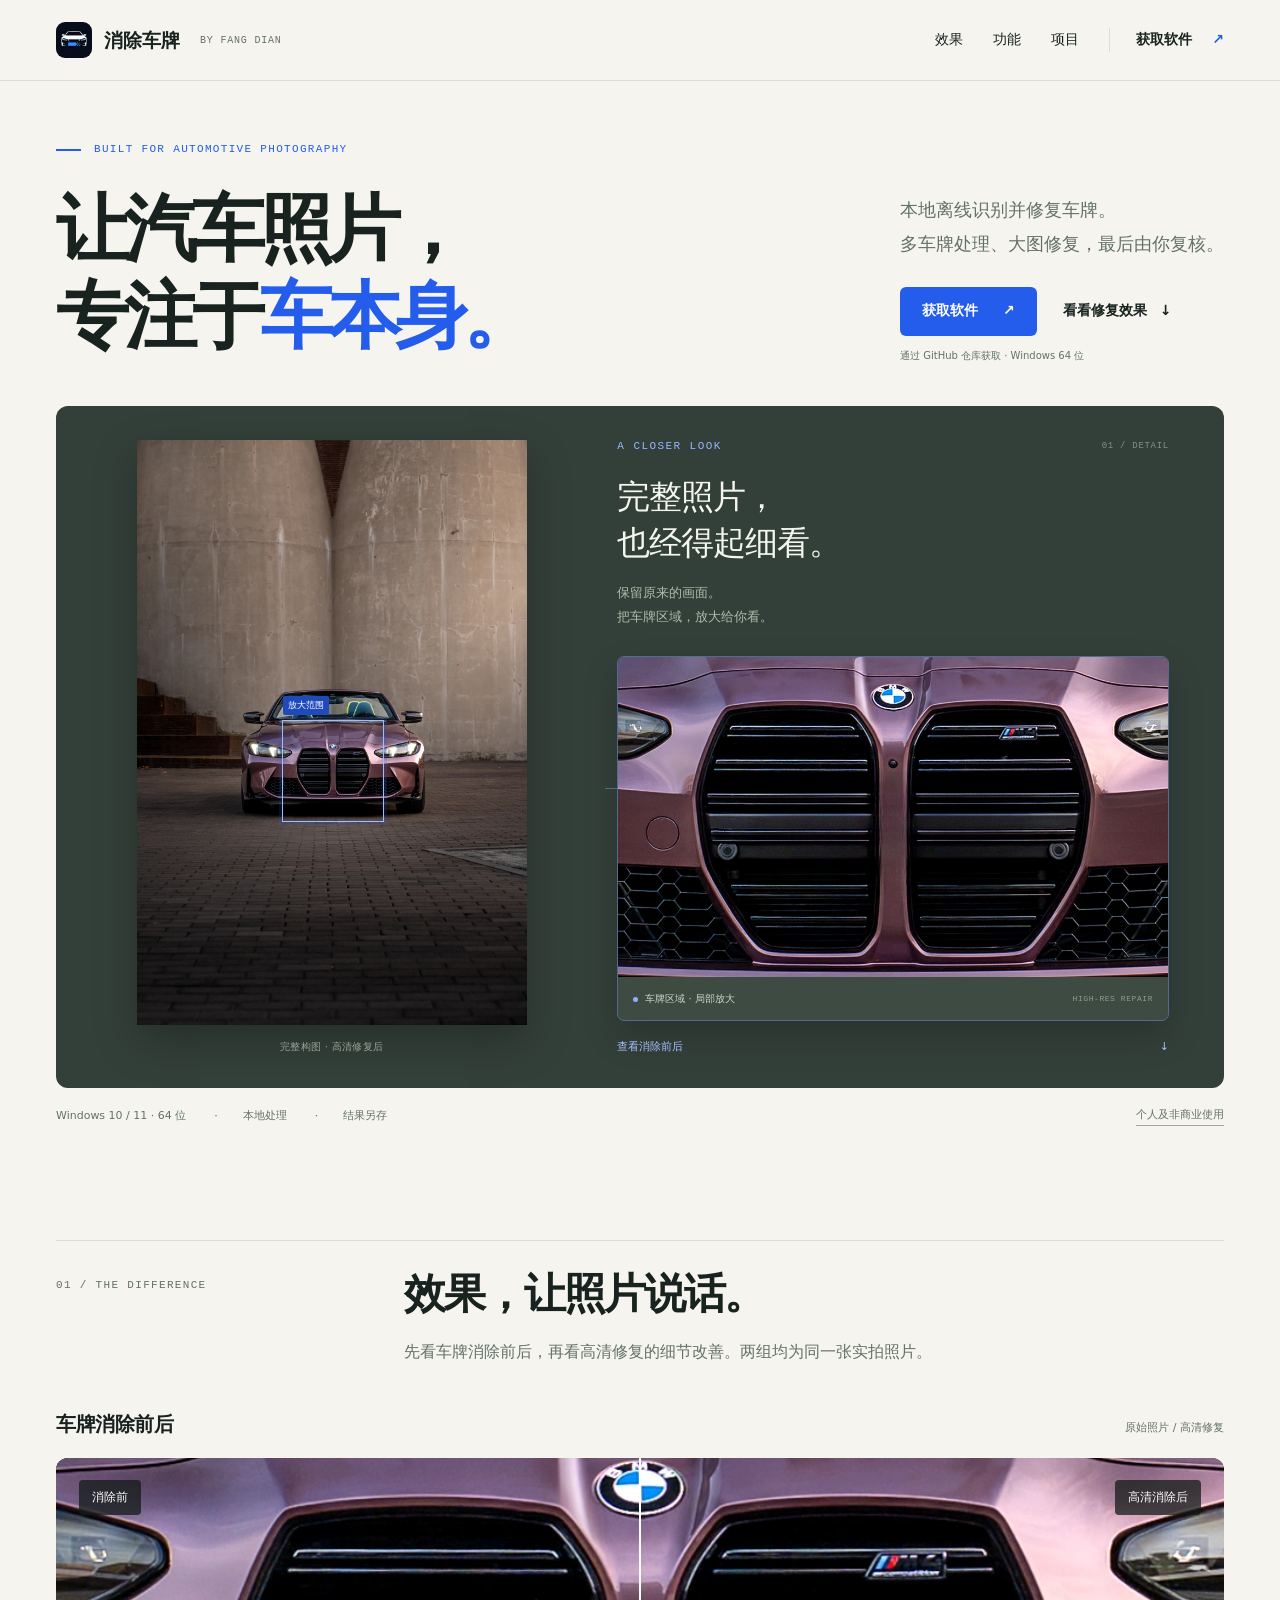
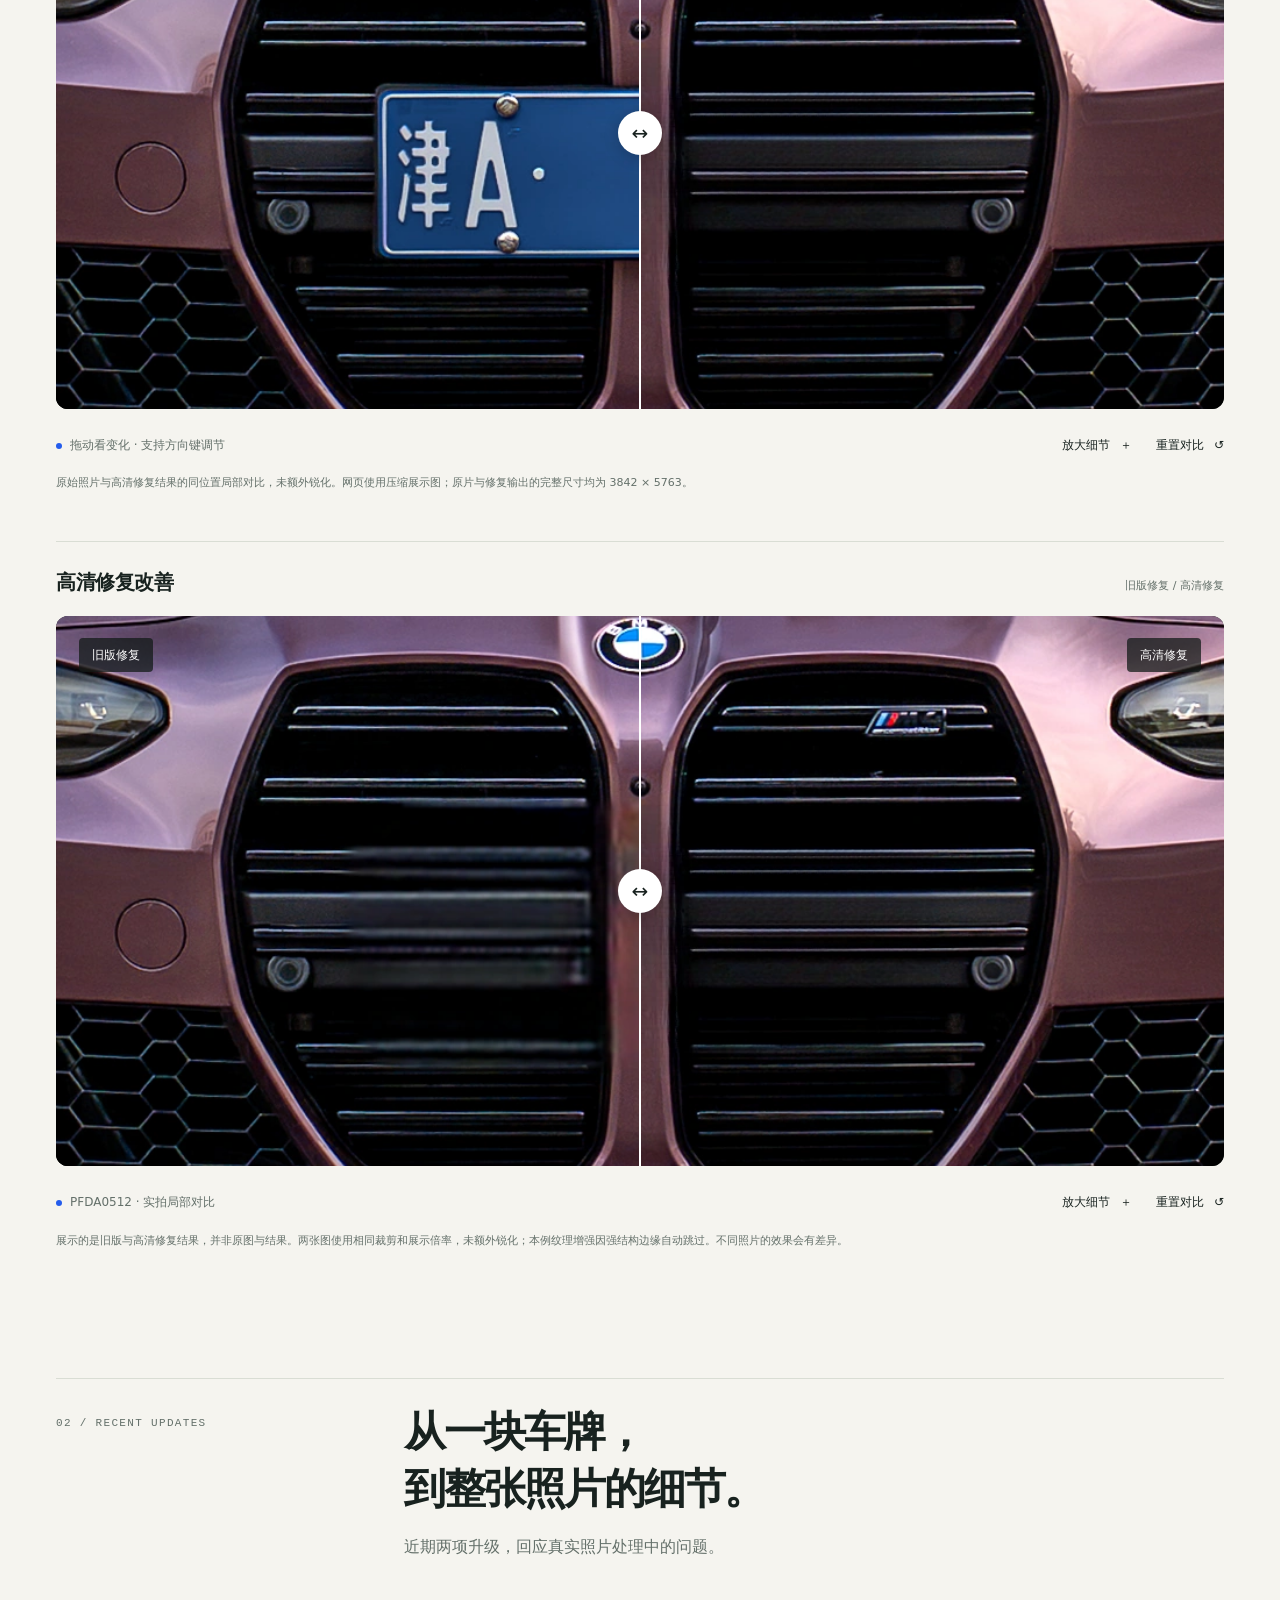
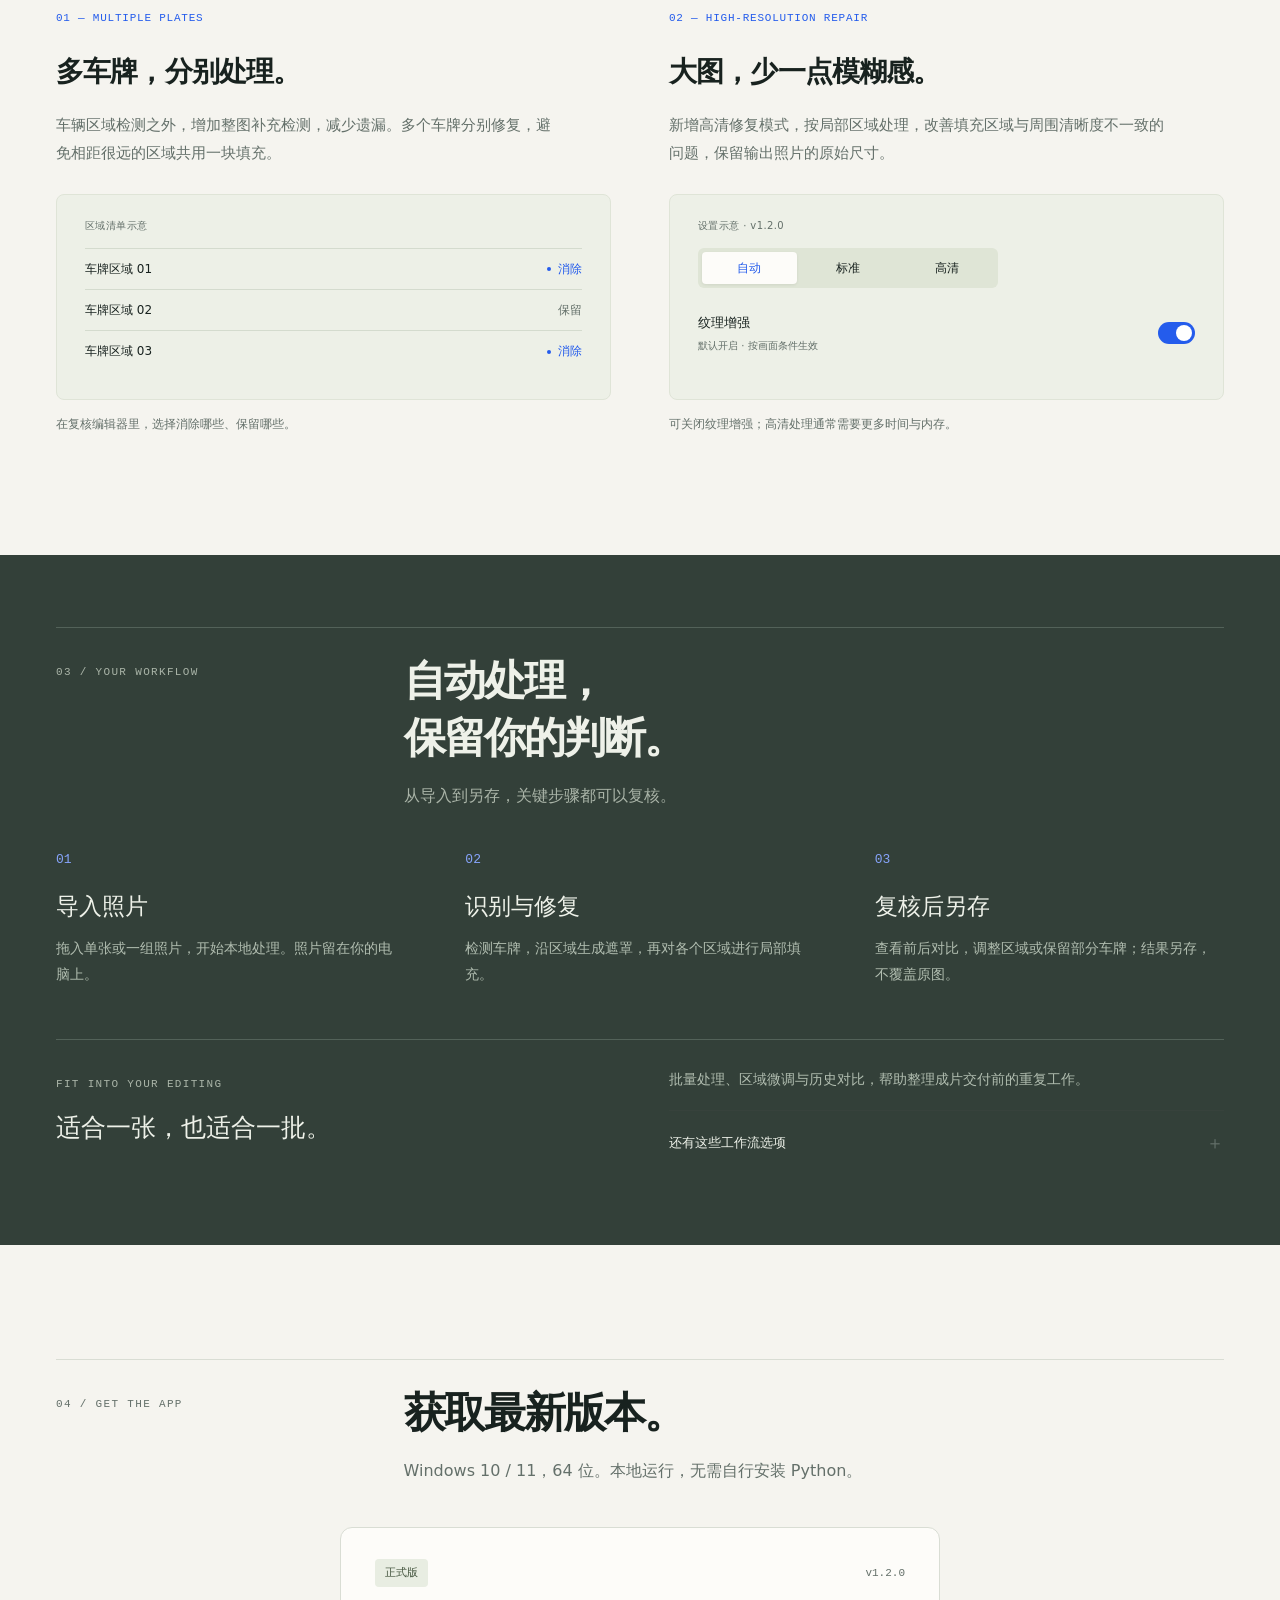
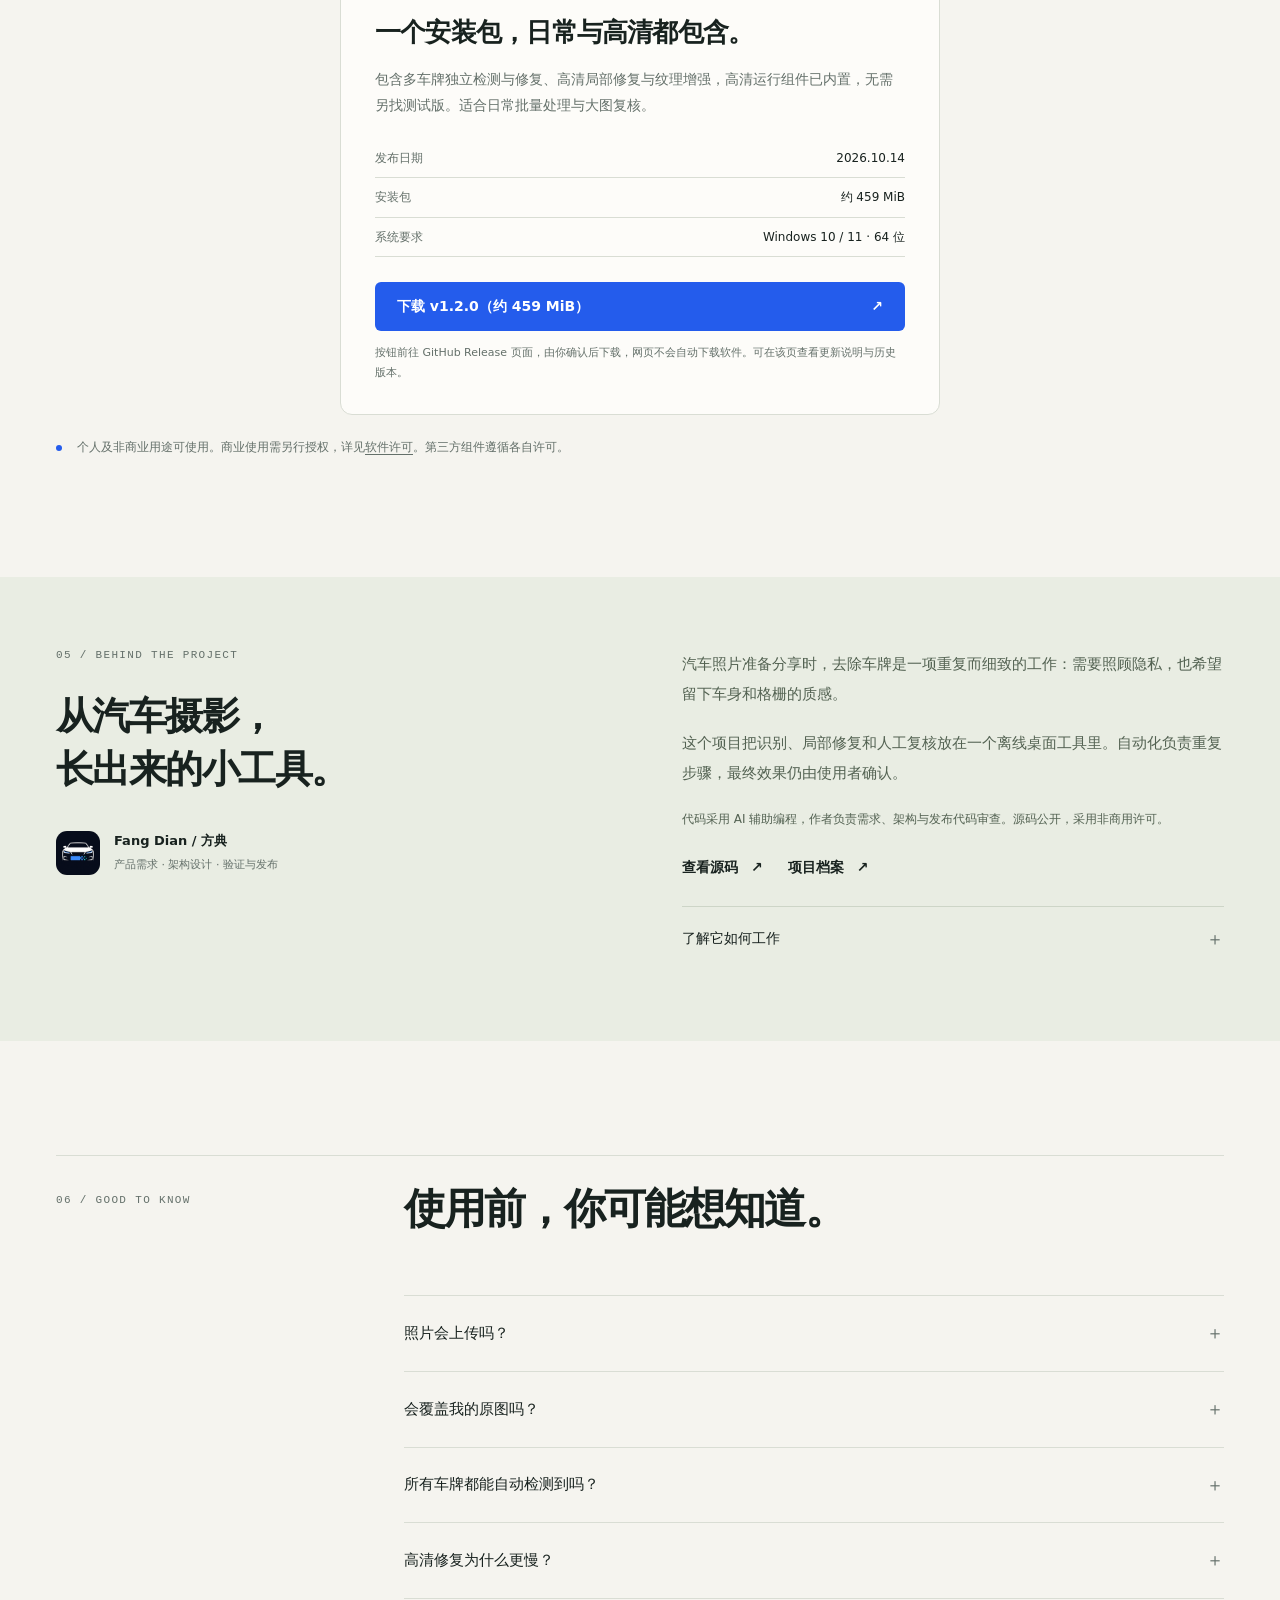
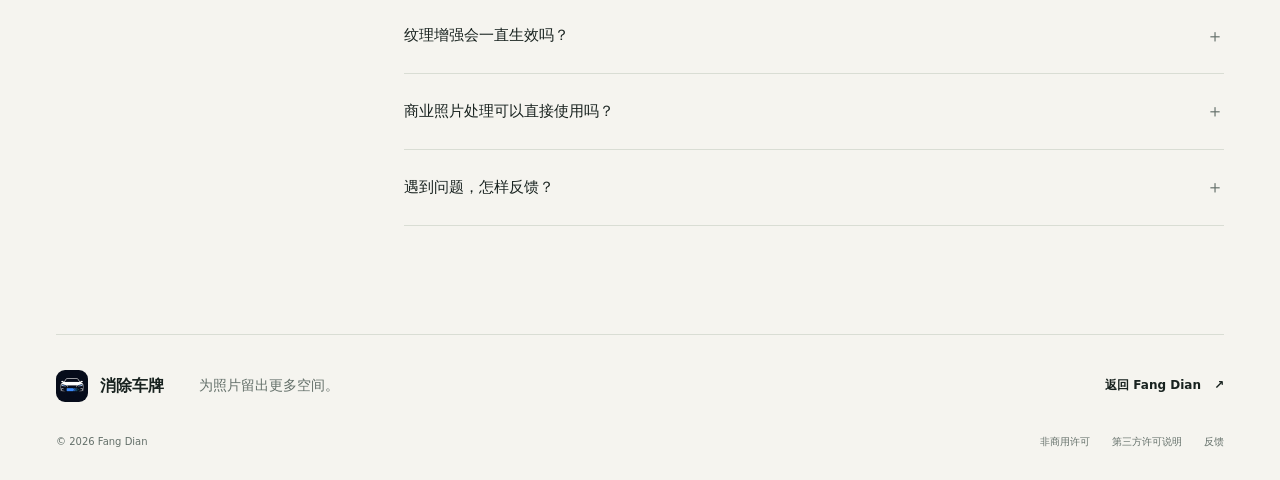
==== commit f5936587: "产品页更新至 v1.2.0：下载区单卡与版本事实修正，新增发布同步脚本与接入文档" ====
--- a/product-site/index.html
+++ b/product-site/index.html
@@ -3,7 +3,7 @@
 <head>
   <meta charset="utf-8">
   <meta name="viewport" content="width=device-width,initial-scale=1">
-  <meta name="description" content="消除车牌：面向汽车摄影的 Windows 离线工具。支持多车牌识别、局部修复、批量处理与人工复核，高清测试版可体验。">
+  <meta name="description" content="消除车牌：面向汽车摄影的 Windows 离线工具。v1.2.0 支持多车牌独立检测修复、高清局部修复与纹理增强，批量处理并保留人工复核。">
   <meta name="theme-color" content="#f5f4ef">
   <link rel="canonical" href="https://fangdian.xyz/remove-number-plate/">
   <meta property="og:type" content="website">
@@ -13,8 +13,8 @@
   <meta property="og:image" content="https://fangdian.xyz/remove-number-plate/assets/high.webp">
   <meta name="twitter:card" content="summary_large_image">
   <link rel="icon" href="./assets/logo.png" type="image/png">
-  <link rel="stylesheet" href="./styles.css?v=20261014p2">
-  <script src="./site.js?v=20261014p2" defer></script>
+  <link rel="stylesheet" href="./styles.css?v=20261014p5">
+  <script src="./site.js?v=20261014p5" defer></script>
   <title>消除车牌 — 面向汽车摄影的离线修复工具</title>
 </head>
 <body>
@@ -30,7 +30,7 @@
       <div class="hero-copy">
         <div class="eyebrow"><span class="line"></span> BUILT FOR AUTOMOTIVE PHOTOGRAPHY</div>
         <h1 id="hero-title">让汽车照片，<br>专注于<span>车本身。</span></h1>
-        <div class="hero-deck"><p>本地离线识别并修复车牌。<br>多车牌处理、大图修复，最后由你复核。</p><div class="hero-actions"><a class="button primary" href="#download">获取 Windows 版 <span aria-hidden="true">↗</span></a><a class="text-link" href="#compare">看看修复效果 <span aria-hidden="true">↓</span></a></div></div>
+        <div class="hero-deck"><p>本地离线识别并修复车牌。<br>多车牌处理、大图修复，最后由你复核。</p><div class="hero-actions"><a class="button primary" href="https://github.com/SARSfang/RemoveNumberPlate" target="_blank" rel="noopener noreferrer">获取软件 <span aria-hidden="true">↗</span></a><a class="text-link" href="#compare">看看修复效果 <span aria-hidden="true">↓</span></a></div><span class="hero-acquisition-note">通过 GitHub 仓库获取 · Windows 64 位</span></div>
       </div>
       <div class="hero-showcase" aria-label="完整修复照片与同位置局部放大">
         <div class="hero-full-column"><figure class="hero-full-frame"><img src="./assets/high-full.webp" width="1280" height="1920" alt="高清消除车牌后的完整照片，包含汽车、墙面与地面，保留原始构图" fetchpriority="high"><span class="crop-outline" aria-hidden="true"><span>放大范围</span></span></figure><span class="full-caption">完整构图 · 高清修复后</span></div>
@@ -73,7 +73,7 @@
       <div class="section-heading"><p class="eyebrow">02 / RECENT UPDATES</p><div><h2 id="features-title">从一块车牌，<br>到整张照片的细节。</h2><p>近期两项升级，回应真实照片处理中的问题。</p></div></div>
       <div class="feature-grid">
         <article class="feature"><span class="feature-number">01 — MULTIPLE PLATES</span><h3>多车牌，分别处理。</h3><p>车辆区域检测之外，增加整图补充检测，减少遗漏。多个车牌分别修复，避免相距很远的区域共用一块填充。</p><div class="plate-list" aria-label="选择保留功能示意，非实测截图"><div class="demo-caption">区域清单示意</div><div><span>车牌区域 01</span><span class="list-state"><i></i>消除</span></div><div><span>车牌区域 02</span><span class="list-state preserve">保留</span></div><div><span>车牌区域 03</span><span class="list-state"><i></i>消除</span></div></div><p class="feature-note">在复核编辑器里，选择消除哪些、保留哪些。</p></article>
-        <article class="feature"><span class="feature-number">02 — HIGH-RESOLUTION REPAIR</span><h3>大图，少一点模糊感。</h3><p>新增高清修复模式，按局部区域处理，改善填充区域与周围清晰度不一致的问题，保留输出照片的原始尺寸。</p><div class="quality-demo" aria-label="高清设置示意，非可操作的软件设置"><div class="demo-caption">设置示意 · 高清测试版</div><div class="quality-options"><span class="selected">自动</span><span>标准</span><span>高清</span></div><div class="texture-row"><span>纹理增强<small>默认开启 · 按画面条件生效</small></span><span class="switch-illustration" aria-hidden="true"></span></div></div><p class="feature-note">可关闭纹理增强；高清处理通常需要更多时间与内存。</p></article>
+        <article class="feature"><span class="feature-number">02 — HIGH-RESOLUTION REPAIR</span><h3>大图，少一点模糊感。</h3><p>新增高清修复模式，按局部区域处理，改善填充区域与周围清晰度不一致的问题，保留输出照片的原始尺寸。</p><div class="quality-demo" aria-label="高清设置示意，非可操作的软件设置"><div class="demo-caption">设置示意 · v1.2.0</div><div class="quality-options"><span class="selected">自动</span><span>标准</span><span>高清</span></div><div class="texture-row"><span>纹理增强<small>默认开启 · 按画面条件生效</small></span><span class="switch-illustration" aria-hidden="true"></span></div></div><p class="feature-note">可关闭纹理增强；高清处理通常需要更多时间与内存。</p></article>
       </div>
     </section>
 
@@ -84,21 +84,20 @@
     </div></section>
 
     <section class="section container" id="download" aria-labelledby="download-title">
-      <div class="section-heading"><p class="eyebrow">04 / GET THE APP</p><div><h2 id="download-title">选择适合你的版本。</h2><p>Windows 10 / 11，64 位。本地运行，无需自行安装 Python。</p></div></div>
-      <div class="download-grid">
-        <article class="download-card"><div class="download-top"><span class="badge">正式版</span><span class="version">v1.0.1</span></div><h3>日常批量处理</h3><p>包含多车牌检测、分别修复与区域选择。适合日常照片处理和复核。</p><dl><div><dt>发布</dt><dd>2026.08.17</dd></div><div><dt>安装包</dt><dd>约 158 MB</dd></div></dl><a class="button primary" href="https://github.com/SARSfang/RemoveNumberPlate" target="_blank" rel="noopener noreferrer">前往 GitHub 仓库 <span aria-hidden="true">↗</span></a><p class="download-note">通过仓库了解项目、查看发布资产与更新说明。网页不会自动下载软件。</p></article>
-        <article class="download-card hd-card"><div class="download-top"><span class="badge beta">高清测试版</span><span class="version">PREVIEW</span></div><h3>更关注大图细节</h3><p>增加高清修复与纹理增强设置，包含独立运行组件。测试版效果已用实拍照片验收。</p><dl><div><dt>运行组件</dt><dd>CPU 版已验证</dd></div><div><dt>完整目录</dt><dd>约 1 GiB</dd></div></dl><a class="button secondary" href="https://github.com/SARSfang/RemoveNumberPlate" target="_blank" rel="noopener noreferrer">前往 GitHub 仓库 <span aria-hidden="true">↗</span></a><p class="download-note">高清测试版尚未公开上传，请以仓库发布状态为准。完整目录需解压后运行，并保留随包依赖与许可文件。</p></article>
+      <div class="section-heading"><p class="eyebrow">04 / GET THE APP</p><div><h2 id="download-title">获取最新版本。</h2><p>Windows 10 / 11，64 位。本地运行，无需自行安装 Python。</p></div></div>
+      <div class="download-grid single-card">
+        <article class="download-card"><div class="download-top"><span class="badge">正式版</span><span class="version">v1.2.0</span></div><h3>一个安装包，日常与高清都包含。</h3><p>包含多车牌独立检测与修复、高清局部修复与纹理增强，高清运行组件已内置，无需另找测试版。适合日常批量处理与大图复核。</p><dl><div><dt>发布日期</dt><dd>2026.10.14</dd></div><div><dt>安装包</dt><dd>约 459 MiB</dd></div><div><dt>系统要求</dt><dd>Windows 10 / 11 · 64 位</dd></div></dl><a class="button primary" href="https://github.com/SARSfang/RemoveNumberPlate/releases/tag/v1.2.0" target="_blank" rel="noopener noreferrer">下载 v1.2.0（约 459 MiB） <span aria-hidden="true">↗</span></a><p class="download-note">按钮前往 GitHub Release 页面，由你确认后下载，网页不会自动下载软件。可在该页查看更新说明与历史版本。</p></article>
       </div>
       <div class="license-note"><span class="small-dot"></span><p>个人及非商业用途可使用。商业使用需另行授权，详见<a href="./LICENSE.txt">软件许可</a>。第三方组件遵循各自许可。</p></div>
     </section>
 
-    <section class="project-section" id="project" aria-labelledby="project-title"><div class="container project-layout"><div><p class="eyebrow">05 / BEHIND THE PROJECT</p><h2 id="project-title">从汽车摄影，<br>长出来的小工具。</h2><div class="author"><img src="./assets/logo.png" width="44" height="44" alt=""><div><strong>Fang Dian / 方典</strong><span>产品需求 · 架构设计 · 验证与发布</span></div></div></div><div class="project-body"><p>汽车照片准备分享时，去除车牌是一项重复而细致的工作：需要照顾隐私，也希望留下车身和格栅的质感。</p><p>这个项目把识别、局部修复和人工复核放在一个离线桌面工具里。自动化负责重复步骤，最终效果仍由使用者确认。</p><p class="project-credit">代码采用 AI 辅助编程，作者负责需求、架构与发布代码审查。源码公开，采用非商用许可。</p><div class="project-links"><a class="text-link" href="https://github.com/SARSfang/RemoveNumberPlate" target="_blank" rel="noopener noreferrer">查看源码 <span aria-hidden="true">↗</span></a><a class="text-link" href="https://me.fangdian.xyz/development/remove-number-plate.html">项目档案 <span aria-hidden="true">↗</span></a></div><details><summary>了解它如何工作 <span aria-hidden="true">＋</span></summary><p>检测结果生成局部遮罩，修复模型填充区域，之后由编辑器复核。标准版使用 ONNX Runtime 与 LaMa；高清测试版增加 Big-LaMa 独立组件，桌面界面使用 WebView2。</p><p>填充是根据周边内容生成的结果，不能恢复被车牌遮挡的真实表面。复杂反光、格栅和小车牌需要特别复核。</p></details></div></div></section>
+    <section class="project-section" id="project" aria-labelledby="project-title"><div class="container project-layout"><div><p class="eyebrow">05 / BEHIND THE PROJECT</p><h2 id="project-title">从汽车摄影，<br>长出来的小工具。</h2><div class="author"><img src="./assets/logo.png" width="44" height="44" alt=""><div><strong>Fang Dian / 方典</strong><span>产品需求 · 架构设计 · 验证与发布</span></div></div></div><div class="project-body"><p>汽车照片准备分享时，去除车牌是一项重复而细致的工作：需要照顾隐私，也希望留下车身和格栅的质感。</p><p>这个项目把识别、局部修复和人工复核放在一个离线桌面工具里。自动化负责重复步骤，最终效果仍由使用者确认。</p><p class="project-credit">代码采用 AI 辅助编程，作者负责需求、架构与发布代码审查。源码公开，采用非商用许可。</p><div class="project-links"><a class="text-link" href="https://github.com/SARSfang/RemoveNumberPlate" target="_blank" rel="noopener noreferrer">查看源码 <span aria-hidden="true">↗</span></a><a class="text-link" href="https://me.fangdian.xyz/development/remove-number-plate.html">项目档案 <span aria-hidden="true">↗</span></a></div><details><summary>了解它如何工作 <span aria-hidden="true">＋</span></summary><p>检测结果生成局部遮罩，修复模型填充区域，之后由编辑器复核。标准版使用 ONNX Runtime 与 LaMa；高清模式使用 Big-LaMa 组件，桌面界面使用 WebView2。</p><p>填充是根据周边内容生成的结果，不能恢复被车牌遮挡的真实表面。复杂反光、格栅和小车牌需要特别复核。</p></details></div></div></section>
 
     <section class="section container faq-section" aria-labelledby="faq-title"><div class="section-heading"><p class="eyebrow">06 / GOOD TO KNOW</p><div><h2 id="faq-title">使用前，你可能想知道。</h2></div></div><div class="faq-list">
       <details><summary>照片会上传吗？<span aria-hidden="true">＋</span></summary><p>软件的照片识别、修复与复核都在本机完成，无需上传照片。本网页仅展示预先准备的示例，没有上传照片或在线修复功能。</p></details>
       <details><summary>会覆盖我的原图吗？<span aria-hidden="true">＋</span></summary><p>处理结果另存，原图保留。输出照片保持输入尺寸；最终文件的压缩和元信息仍取决于导出设置。</p></details>
       <details><summary>所有车牌都能自动检测到吗？<span aria-hidden="true">＋</span></summary><p>不能保证。远处小车牌、倾斜、遮挡和反光可能造成漏检或误检。可以在复核编辑器调整区域，并选择保留或消除。</p></details>
-      <details><summary>高清修复为什么更慢？<span aria-hidden="true">＋</span></summary><p>更大的局部区域需要更多计算与内存。高清测试版默认使用自动模式，可调整处理上限。CPU 已验证，GPU 路径尚未验收；实际速度取决于照片与电脑配置。</p></details>
+      <details><summary>高清修复为什么更慢？<span aria-hidden="true">＋</span></summary><p>更大的局部区域需要更多计算与内存。高清修复默认使用自动模式，可调整处理上限。当前版本在 CPU 环境验证，实际速度取决于照片尺寸与电脑配置。</p></details>
       <details><summary>纹理增强会一直生效吗？<span aria-hidden="true">＋</span></summary><p>不会。开关默认开启，但仅在邻近细节适合时补充纹理；强结构边缘、颜色不匹配或来源不足会自动跳过。开关与强度均可调整。</p></details>
       <details><summary>商业照片处理可以直接使用吗？<span aria-hidden="true">＋</span></summary><p>当前许可仅授予个人及非商业用途。用于商业摄影或服务前，请联系作者确认授权。<a href="./LICENSE.txt">阅读完整许可</a>。</p></details>
       <details><summary>遇到问题，怎样反馈？<span aria-hidden="true">＋</span></summary><p>可以在 <a href="https://github.com/SARSfang/RemoveNumberPlate/issues" target="_blank" rel="noopener noreferrer">GitHub Issues</a> 描述版本、问题和复现步骤。分享照片前，请检查隐私并确认有权公开。</p></details>
--- a/product-site/styles.css
+++ b/product-site/styles.css
@@ -1,20 +1,23 @@
 @charset "UTF-8";
-:root{--paper:#f5f4ef;--white:#fdfcf9;--ink:#18221f;--muted:#64706a;--blue:#245cec;--line:#d9ddd4;--dark:#121d1a;--radius:12px;--sans:"Microsoft YaHei","PingFang SC",system-ui,sans-serif;--mono:Consolas,monospace}
+:root{--paper:#f5f4ef;--white:#fdfcf9;--ink:#18221f;--muted:#64706a;--blue:#245cec;--line:#d9ddd4;--dark:#334039;--radius:12px;--sans:"Microsoft YaHei","PingFang SC",system-ui,sans-serif;--mono:Consolas,monospace}
 *{box-sizing:border-box}html{scroll-behavior:smooth;scroll-padding-top:95px}body{margin:0;background:var(--paper);color:var(--ink);font-family:var(--sans);font-size:16px;line-height:1.7;-webkit-font-smoothing:antialiased}a{color:inherit;text-decoration:none}button,input{font:inherit}button{cursor:pointer}img{max-width:100%}::selection{background:#d2defa}a:focus-visible,button:focus-visible,summary:focus-visible{outline:3px solid var(--blue);outline-offset:5px}button:disabled{cursor:default;opacity:.5}.container{width:min(1280px,calc(100% - 112px));margin-inline:auto}.skip{position:fixed;top:8px;left:12px;z-index:20;background:var(--blue);color:white;padding:10px 16px;transform:translateY(-160%)}.skip:focus{transform:none}
 .site-header{position:sticky;top:0;z-index:10;background:rgba(245,244,239,.96);border-bottom:1px solid var(--line);backdrop-filter:blur(14px)}.header-inner{height:80px;display:flex;align-items:center;justify-content:space-between;gap:28px}.brand{display:flex;align-items:center;gap:12px;font-weight:700;font-size:19px;white-space:nowrap}.brand img{border-radius:9px;display:block}.brand-caption{font:10px var(--mono);letter-spacing:.08em;margin-left:8px;color:var(--muted);font-weight:400}.header-inner nav{display:flex;gap:30px;align-items:center;font-size:14px}.header-inner nav>a{transition:color .15s}.header-inner nav>a:hover{color:var(--blue)}.nav-download{padding-left:26px;border-left:1px solid var(--line);font-weight:600}.nav-download span{margin-left:15px;color:var(--blue)}
 .hero{padding-top:60px}.eyebrow{font:11px/1.6 var(--mono);letter-spacing:.12em;color:var(--muted);margin:0;text-transform:uppercase}.hero .eyebrow{display:flex;align-items:center;gap:13px;color:var(--blue)}.line{display:inline-block;width:25px;height:2px;background:var(--blue)}h1,h2,h3,p{margin-top:0}h1{font-size:clamp(48px,5.7vw,78px);font-weight:650;letter-spacing:-.07em;line-height:1.2;margin:26px 0 0}h1 span{color:var(--blue)}.hero-copy{position:relative;padding-bottom:46px}.hero-deck{position:absolute;right:0;bottom:54px;max-width:405px}.hero-deck p{font-size:18px;color:var(--muted);line-height:1.9;margin-bottom:25px}.hero-actions{display:flex;align-items:center;gap:26px}.button{display:inline-flex;align-items:center;justify-content:space-between;gap:25px;min-height:49px;padding:11px 21px;border:1px solid transparent;border-radius:6px;font-size:14px;font-weight:600;transition:background .15s,transform .15s}.button:hover{transform:translateY(-2px)}.button.primary{background:var(--blue);color:#fff}.button.primary:hover{background:#164bd8}.button.secondary{background:var(--paper);border-color:#c7cfc5}.button.secondary:hover{background:#e9ede3}.text-link{display:inline-flex;align-items:center;gap:13px;font-size:14px;font-weight:600}.text-link:hover{color:var(--blue)}.hero-photo{position:relative;height:clamp(360px,36vw,485px);overflow:hidden;border-radius:var(--radius);background:#151b19}.hero-photo>img{display:block;width:100%;height:100%;object-fit:cover;object-position:50% 40%}.hero-photo:after{content:"";position:absolute;inset:70% 0 0;background:linear-gradient(transparent,rgba(0,0,0,.65));pointer-events:none}.photo-meta{position:absolute;left:27px;right:27px;bottom:23px;display:flex;justify-content:space-between;align-items:center;z-index:1;color:#f4f5ee;font-size:12px}.photo-meta>span:last-child{font:10px var(--mono);letter-spacing:.08em}.photo-meta i,.small-dot{display:inline-block;width:6px;height:6px;border-radius:50%;background:var(--blue);margin-right:8px}.photo-meta i{background:#cadfcc}.hero-foot{display:flex;align-items:center;gap:28px;padding-top:18px;font-size:11px;color:var(--muted)}.hero-foot a{margin-left:auto;border-bottom:1px solid #a4aca2}.hero-foot>span+span:before{content:"·";margin-right:25px}
 .section{padding-top:114px;padding-bottom:12px;scroll-margin-top:20px}.section-heading{display:grid;grid-template-columns:1fr 2.6fr;gap:32px;align-items:start;margin-bottom:42px;border-top:1px solid var(--line);padding-top:24px}.section-heading>.eyebrow{padding-top:12px}.section-heading h2{font-size:clamp(29px,3.3vw,43px);line-height:1.35;font-weight:600;letter-spacing:-.045em;margin:0 0 16px}.section-heading p:not(.eyebrow){color:var(--muted);font-size:16px;margin:0}.comparison{position:relative;height:clamp(350px,43vw,570px);overflow:hidden;background:#18201c;border-radius:var(--radius);isolation:isolate;touch-action:pan-y}.comparison-image{display:block;width:100%;height:100%;object-fit:cover;object-position:50% 43%;transform:scale(1);transition:transform .35s ease}.comparison.is-zoomed .comparison-image{transform:scale(1.2)}.comparison-before{position:absolute;inset:0;clip-path:inset(0 calc(100% - var(--split)) 0 0);pointer-events:none}.image-label{position:absolute;top:22px;background:rgba(17,25,22,.73);color:white;padding:7px 13px;border-radius:4px;font-size:12px;pointer-events:none}.before-label{left:23px}.after-label{right:23px}.split-line{position:absolute;left:var(--split);top:0;bottom:0;width:2px;background:#fff;transform:translateX(-50%);pointer-events:none}.split-line>span{display:grid;place-items:center;position:absolute;top:50%;left:50%;transform:translate(-50%,-50%);width:44px;height:44px;background:white;color:var(--ink);border-radius:50%;font-size:20px;box-shadow:0 3px 15px #0003}.comparison-range{position:absolute;left:0;top:0;width:100%;height:100%;margin:0;opacity:0;cursor:ew-resize;appearance:none;background:transparent}.comparison-range::-webkit-slider-thumb{appearance:none;width:44px;height:100%;background:transparent}.comparison-range::-moz-range-thumb{width:44px;height:100%;background:transparent;border:0}.comparison:focus-within{outline:3px solid var(--blue);outline-offset:5px}.comparison-toolbar{display:flex;justify-content:space-between;align-items:center;gap:20px;margin-top:18px}.comparison-toolbar>p{font-size:12px;color:var(--muted);margin:0}.comparison-buttons{display:flex;gap:24px}.quiet-button{background:none;border:0;padding:8px 0;font-size:12px;color:var(--ink);display:flex;gap:10px;align-items:center}.quiet-button:hover,.quiet-button[aria-pressed=true]{color:var(--blue)}.fineprint{font-size:11px;line-height:1.9;color:var(--muted);max-width:950px;margin:10px 0 0}.fineprint a{text-decoration:underline}
 .feature-grid{display:grid;grid-template-columns:1fr 1fr;gap:58px}.feature-number{font:11px var(--mono);letter-spacing:.07em;color:var(--blue)}.feature h3{font-size:28px;font-weight:600;letter-spacing:-.03em;margin:19px 0 15px}.feature>p{max-width:505px;color:var(--muted);font-size:15px;line-height:1.9}.plate-list,.quality-demo{background:#edf0e7;border-radius:8px;padding:22px 28px;margin-top:26px;min-height:206px;border:1px solid #dfe4d7}.demo-caption{font-size:10px;color:var(--muted);letter-spacing:.04em;margin-bottom:14px}.plate-list>div:not(.demo-caption){display:flex;justify-content:space-between;padding:10px 0;border-top:1px solid #d4dbce;font-size:12px}.list-state{color:var(--blue);display:flex;gap:7px;align-items:center}.list-state i{width:4px;height:4px;border-radius:50%;background:var(--blue)}.list-state.preserve{color:var(--muted)}.quality-options{display:flex;gap:4px;padding:4px;background:#dfe5d6;border-radius:6px;max-width:300px}.quality-options>span{width:33.333%;text-align:center;font-size:12px;padding:6px}.quality-options>.selected{background:var(--white);border-radius:4px;color:var(--blue);box-shadow:0 1px 3px #0001}.texture-row{display:flex;justify-content:space-between;align-items:center;gap:20px;font-size:13px;margin-top:24px}.texture-row small{display:block;font-size:10px;color:var(--muted);margin-top:3px}.switch-illustration{display:block;flex-shrink:0;width:37px;height:22px;border-radius:12px;background:var(--blue);position:relative}.switch-illustration:after{content:"";position:absolute;right:3px;top:3px;width:16px;height:16px;background:white;border-radius:50%}.feature>p.feature-note{font-size:12px;margin-top:13px;margin-bottom:0}
-.workflow-section{margin-top:108px;padding:72px 0 70px;background:var(--dark);color:#eef1e9}.workflow-section .section-heading{border-color:#37423c}.workflow-section .eyebrow,.workflow-section .section-heading p:not(.eyebrow){color:#aab4a8}.steps{display:grid;grid-template-columns:repeat(3,1fr);gap:60px;padding:0;list-style:none;margin:0}.step-number{display:block;color:#87a4fc;font:13px var(--mono);margin-bottom:23px}.steps h3{font-size:23px;line-height:1.4;margin-bottom:13px;font-weight:500}.steps p{font-size:14px;color:#b1bdb0;line-height:1.9;margin:0}.workflow-extras{margin-top:51px;border-top:1px solid #37423c;padding-top:28px;display:grid;grid-template-columns:1fr 1fr;gap:58px}.workflow-extras h3{font-size:25px;font-weight:500;line-height:1.5;margin:14px 0 0}.workflow-extras p{font-size:14px;color:#b1bdb0;margin-bottom:18px}.workflow-section details{border-color:#37423c}.workflow-section summary{font-size:13px;color:#eef1e9}.workflow-section details>p{margin-top:15px}
-.download-grid{display:grid;grid-template-columns:1fr 1fr;gap:24px}.download-card{padding:31px 34px;background:var(--white);border:1px solid var(--line);border-radius:var(--radius);display:flex;flex-direction:column}.hd-card{background:#eef1e8}.download-top{display:flex;justify-content:space-between;align-items:center;gap:20px;margin-bottom:27px}.badge{font-size:11px;background:#e8ede2;padding:5px 10px;border-radius:4px;color:#42533c}.badge.beta{background:#dce4fa;color:var(--blue)}.version{font:11px var(--mono);color:var(--muted)}.download-card h3{font-size:26px;letter-spacing:-.03em;line-height:1.4;margin-bottom:15px;font-weight:600}.download-card>p{font-size:14px;color:var(--muted);line-height:1.9;margin-bottom:20px}.download-card dl{margin:0 0 25px;font-size:12px}.download-card dl>div{display:flex;justify-content:space-between;border-bottom:1px solid var(--line);padding:9px 0;gap:20px}.download-card dt{color:var(--muted)}.download-card dd{margin:0}.download-card .button{width:100%;margin-top:auto}.download-card>p.download-note{font-size:11px;margin:12px 0 0;line-height:1.8}.license-note{display:flex;gap:7px;align-items:baseline;font-size:12px;color:var(--muted);margin-top:22px}.license-note p{margin:0}.license-note a{text-decoration:underline;text-underline-offset:3px}
+.workflow-section{margin-top:108px;padding:72px 0 70px;background:var(--dark);color:#eef1e9}.workflow-section .section-heading{border-color:#536259}.workflow-section .eyebrow,.workflow-section .section-heading p:not(.eyebrow){color:#aab4a8}.steps{display:grid;grid-template-columns:repeat(3,1fr);gap:60px;padding:0;list-style:none;margin:0}.step-number{display:block;color:#87a4fc;font:13px var(--mono);margin-bottom:23px}.steps h3{font-size:23px;line-height:1.4;margin-bottom:13px;font-weight:500}.steps p{font-size:14px;color:#b1bdb0;line-height:1.9;margin:0}.workflow-extras{margin-top:51px;border-top:1px solid #536259;padding-top:28px;display:grid;grid-template-columns:1fr 1fr;gap:58px}.workflow-extras h3{font-size:25px;font-weight:500;line-height:1.5;margin:14px 0 0}.workflow-extras p{font-size:14px;color:#b1bdb0;margin-bottom:18px}.workflow-section details{border-color:#37423c}.workflow-section summary{font-size:13px;color:#eef1e9}.workflow-section details>p{margin-top:15px}
+.download-grid{display:grid;grid-template-columns:1fr 1fr;gap:24px}.download-card{padding:31px 34px;background:var(--white);border:1px solid var(--line);border-radius:var(--radius);display:flex;flex-direction:column}.hd-card{background:#eef1e8}.download-top{display:flex;justify-content:space-between;align-items:center;gap:20px;margin-bottom:27px}.badge{font-size:11px;background:#e8ede2;padding:5px 10px;border-radius:4px;color:#42533c}.badge.beta{background:#dce4fa;color:var(--blue)}.version{font:11px var(--mono);color:var(--muted)}.download-card h3{font-size:26px;letter-spacing:-.03em;line-height:1.4;margin-bottom:15px;font-weight:600}.download-card>p{font-size:14px;color:var(--muted);line-height:1.9;margin-bottom:20px}.download-card dl{margin:0 0 25px;font-size:12px}.download-card dl>div{display:flex;justify-content:space-between;border-bottom:1px solid var(--line);padding:9px 0;gap:20px}.download-card dt{color:var(--muted)}.download-card dd{margin:0}.download-card .button{width:100%;margin-top:auto}.download-card>p.download-note{font-size:11px;margin:12px 0 0;line-height:1.8}.download-grid.single-card{grid-template-columns:minmax(0,600px);justify-content:center}
+.license-note{display:flex;gap:7px;align-items:baseline;font-size:12px;color:var(--muted);margin-top:22px}.license-note p{margin:0}.license-note a{text-decoration:underline;text-underline-offset:3px}
 .project-section{margin-top:108px;background:#e9ede3;padding:70px 0}.project-layout{display:grid;grid-template-columns:1fr 1fr;gap:84px}.project-layout h2{font-size:clamp(29px,3vw,40px);font-weight:600;line-height:1.4;letter-spacing:-.04em;margin:24px 0 34px}.author{display:flex;gap:14px;align-items:center}.author img{border-radius:11px}.author strong{display:block;font-size:13px;font-weight:600}.author span{display:block;font-size:11px;color:var(--muted);margin-top:4px}.project-body{padding-top:2px}.project-body>p{font-size:15px;color:#536252;line-height:2;margin-bottom:19px}.project-body>p.project-credit{font-size:12px}.project-links{display:flex;gap:25px;margin-top:25px;margin-bottom:26px}details{border-top:1px solid var(--line);padding:17px 0}summary{display:flex;align-items:center;justify-content:space-between;gap:25px;list-style:none;cursor:pointer;font-weight:500;font-size:14px;min-height:25px}summary::-webkit-details-marker{display:none}summary>span{font-size:18px;color:var(--muted)}details[open]>summary>span{transform:rotate(45deg)}details>p{font-size:13px;color:var(--muted);line-height:1.95;max-width:830px;margin:16px 0 0}details a{text-decoration:underline}.project-body details{border-color:#cdd5c7}
 .faq-section{padding-bottom:108px}.faq-list{margin-left:calc((100% - 32px)/3.6 + 32px)}.faq-list details:last-child{border-bottom:1px solid var(--line)}.faq-list summary{font-size:15px;padding:5px 0}.footer{border-top:1px solid var(--line);padding-top:35px;padding-bottom:30px}.footer-main{display:flex;align-items:center;gap:35px}.footer-main .brand{font-size:16px}.footer-main p{font-size:14px;color:var(--muted);margin:0}.footer-main>.text-link{margin-left:auto;font-size:12px}.footer-meta{display:flex;justify-content:space-between;gap:20px;margin-top:31px;font-size:10px;color:var(--muted)}.footer-meta>div{display:flex;gap:22px}
 @media(min-width:1600px){.hero-deck{right:0;bottom:55px}}
 @media(max-width:1120px){.container{width:calc(100% - 64px)}.brand-caption{display:none}.hero-deck{max-width:320px}.hero-deck p{font-size:15px}.hero-actions{gap:18px}.hero-actions .button{font-size:12px;padding-inline:14px;gap:14px}.hero-actions .text-link{font-size:12px}.feature-grid{gap:35px}.project-layout{gap:50px}.steps{gap:35px}}
 @media(max-width:850px){.hero-deck{position:static;max-width:none;display:flex;justify-content:space-between;gap:26px;align-items:center;margin-top:27px}.hero-deck p{margin-bottom:0;font-size:16px}.hero-copy{padding-bottom:34px}h1{font-size:62px}.hero-actions .button{font-size:13px;padding-inline:16px}.hero-photo{height:350px}.section-heading{grid-template-columns:1fr 3fr;gap:25px}.feature-grid{gap:28px}.feature h3{font-size:23px}.plate-list,.quality-demo{padding:19px}.project-layout{gap:34px}.hero-foot{gap:18px}.hero-foot>span+span:before{margin-right:16px}.faq-list{margin-left:calc((100% - 25px)/4 + 25px)}}
 @media(max-width:620px){html{scroll-padding-top:112px}.container{width:calc(100% - 40px)}.header-inner{height:auto;min-height:94px;padding:15px 0 12px;flex-wrap:wrap;gap:13px}.brand{font-size:16px;gap:10px}.brand img{width:30px;height:30px}.header-inner nav{width:100%;gap:24px;font-size:12px}.nav-download{margin-left:auto;padding-left:16px}.nav-download span{margin-left:8px}.hero{padding-top:35px}.hero .eyebrow{font-size:8px;letter-spacing:.08em;gap:9px}.line{width:16px}h1{font-size:clamp(37px,9.5vw,57px);letter-spacing:-.07em;line-height:1.26;margin-top:21px}.hero-deck{display:block;margin-top:24px}.hero-deck p{font-size:14px;line-height:1.9}.hero-actions{margin-top:22px;gap:25px}.hero-copy{padding-bottom:29px}.hero-photo{height:290px;border-radius:8px}.hero-photo>img{object-position:50% 44%}.photo-meta{left:14px;right:14px;bottom:16px;font-size:10px}.photo-meta>span:last-child{display:none}.hero-foot{gap:12px;flex-wrap:wrap;font-size:9px;padding-top:14px}.hero-foot>span+span:before{margin-right:10px}.hero-foot a{margin-left:0;width:100%;border:0}.section{padding-top:68px}.section-heading{display:block;padding-top:20px;margin-bottom:26px}.section-heading>.eyebrow{padding-top:0;margin-bottom:19px;font-size:9px}.section-heading h2{font-size:30px;margin-bottom:14px}.section-heading p:not(.eyebrow){font-size:13px}.comparison{height:325px;border-radius:8px}.comparison-image{object-position:50% 43%}.image-label{top:13px;font-size:10px;padding:6px 10px}.before-label{left:13px}.after-label{right:13px}.split-line>span{width:36px;height:36px;font-size:16px}.comparison-toolbar{align-items:flex-start;flex-direction:column;gap:5px;margin-top:13px}.comparison-toolbar>p{font-size:10px}.comparison-buttons{width:100%;justify-content:space-between;gap:18px}.quiet-button{font-size:11px;min-height:36px}.fineprint{font-size:10px;margin-top:4px}.feature-grid{grid-template-columns:1fr;gap:34px}.feature-number{font-size:10px}.feature h3{font-size:25px;margin-top:14px}.feature>p{font-size:14px}.plate-list,.quality-demo{margin-top:22px;min-height:195px;padding:21px 24px}.feature>p.feature-note{font-size:11px}.workflow-section{margin-top:62px;padding:44px 0}.steps{grid-template-columns:1fr;gap:25px}.steps>li{position:relative;padding-left:48px}.step-number{position:absolute;left:0;top:4px;margin:0}.steps h3{font-size:20px;margin-bottom:9px}.steps p{font-size:13px}.workflow-extras{grid-template-columns:1fr;gap:17px;margin-top:35px;padding-top:23px}.workflow-extras h3{font-size:22px}.workflow-extras p{font-size:13px}.download-grid{grid-template-columns:1fr;gap:16px}.download-card{padding:26px 24px}.download-top{margin-bottom:20px}.download-card h3{font-size:24px}.download-card>p{font-size:13px}.download-card .button{font-size:12px}.license-note{font-size:11px}.project-section{margin-top:63px;padding:42px 0}.project-layout{grid-template-columns:1fr;gap:30px}.project-layout h2{font-size:30px;margin:18px 0 23px}.project-body>p{font-size:14px}.project-body>p.project-credit{font-size:11px}.project-links{gap:26px;margin-block:20px}.project-links .text-link{font-size:12px}.faq-list{margin-left:0}.faq-list summary{font-size:13px;padding:3px 0}.faq-list details>p{font-size:12px}.faq-section{padding-bottom:61px}.footer{padding-top:25px;padding-bottom:25px}.footer-main{flex-wrap:wrap;gap:16px}.footer-main p{font-size:12px;width:100%;order:3}.footer-main>.text-link{font-size:10px}.footer-meta{margin-top:23px;flex-direction:column;gap:13px}.footer-meta>div{gap:20px}}
-.hero-showcase{position:relative;display:grid;grid-template-columns:1fr 1.25fr;gap:65px;align-items:center;background:#121b19;padding:32px 55px;border-radius:12px;overflow:hidden;color:#f4f5ef}.hero-showcase:before{content:"";position:absolute;left:47%;right:44%;top:56%;height:1px;background:#7393de;pointer-events:none;opacity:.6}.hero-full-column{position:relative;z-index:1;display:flex;flex-direction:column;align-items:center}.hero-full-frame{position:relative;margin:0;width:min(100%,390px);aspect-ratio:2/3;box-shadow:0 16px 40px #0004}.hero-full-frame>img{width:100%;height:100%;display:block;object-fit:contain}.crop-outline{position:absolute;left:37.1942%;top:47.996%;width:26.1322%;height:17.4215%;border:1.5px solid #a0bbff;box-shadow:0 0 0 3px #235cec28;pointer-events:none}.crop-outline>span{position:absolute;bottom:calc(100% + 6px);left:0;font-size:9px;color:#fff;background:#1f4abc;padding:2px 5px;white-space:nowrap;border-radius:2px}.full-caption{font-size:10px;letter-spacing:.03em;color:#aab7ac;margin-top:13px}.hero-detail-column{position:relative;z-index:1;min-width:0}.detail-heading{display:flex;justify-content:space-between;align-items:center;gap:15px}.detail-heading .eyebrow{color:#97b4ff;letter-spacing:.13em;display:block}.detail-index{font:9px var(--mono);color:#839087;letter-spacing:.08em}.hero-detail-column h2{font-size:clamp(25px,2.55vw,37px);font-weight:500;line-height:1.4;letter-spacing:-.03em;margin:20px 0 14px}.hero-detail-column>p{font-size:13px;line-height:1.85;color:#aebbad;margin-bottom:27px}.hero-inset{margin:0;border:1px solid #536a91;border-radius:7px;overflow:hidden;background:#18221f;box-shadow:0 16px 35px #0003}.hero-inset img{display:block;width:100%;height:clamp(220px,25vw,325px);object-fit:cover;object-position:50% 43%}.hero-inset figcaption{display:flex;justify-content:space-between;align-items:center;gap:20px;padding:13px 15px;font-size:10px;color:#ced8cb}.hero-inset figcaption>span:last-child{font:8px var(--mono);letter-spacing:.07em;color:#8d9e90}.hero-inset i{display:inline-block;width:5px;height:5px;border-radius:50%;background:#8eafff;margin-right:7px}.showcase-link{display:flex;align-items:center;justify-content:space-between;margin-top:17px;font-size:11px;color:#a7c0ff}.showcase-link:hover{color:#fff}.comparison-subheading{display:flex;align-items:baseline;justify-content:space-between;gap:20px;margin-bottom:17px}.comparison-subheading h3{font-size:20px;font-weight:600;margin:0;letter-spacing:-.02em}.comparison-subheading>span{font-size:11px;color:var(--muted)}.second-comparison{margin-top:47px;padding-top:23px;border-top:1px solid var(--line)}
+.hero-showcase{position:relative;display:grid;grid-template-columns:1fr 1.25fr;gap:65px;align-items:center;background:#334039;padding:32px 55px;border-radius:12px;overflow:hidden;color:#f4f5ef}.hero-showcase:before{content:"";position:absolute;left:47%;right:44%;top:56%;height:1px;background:#7393de;pointer-events:none;opacity:.6}.hero-full-column{position:relative;z-index:1;display:flex;flex-direction:column;align-items:center}.hero-full-frame{position:relative;margin:0;width:min(100%,390px);aspect-ratio:2/3;box-shadow:0 16px 40px #0004}.hero-full-frame>img{width:100%;height:100%;display:block;object-fit:contain}.crop-outline{position:absolute;left:37.1942%;top:47.996%;width:26.1322%;height:17.4215%;border:1.5px solid #a0bbff;box-shadow:0 0 0 3px #235cec28;pointer-events:none}.crop-outline>span{position:absolute;bottom:calc(100% + 6px);left:0;font-size:9px;color:#fff;background:#1f4abc;padding:2px 5px;white-space:nowrap;border-radius:2px}.full-caption{font-size:10px;letter-spacing:.03em;color:#aab7ac;margin-top:13px}.hero-detail-column{position:relative;z-index:1;min-width:0}.detail-heading{display:flex;justify-content:space-between;align-items:center;gap:15px}.detail-heading .eyebrow{color:#97b4ff;letter-spacing:.13em;display:block}.detail-index{font:9px var(--mono);color:#839087;letter-spacing:.08em}.hero-detail-column h2{font-size:clamp(25px,2.55vw,37px);font-weight:500;line-height:1.4;letter-spacing:-.03em;margin:20px 0 14px}.hero-detail-column>p{font-size:13px;line-height:1.85;color:#aebbad;margin-bottom:27px}.hero-inset{margin:0;border:1px solid #536a91;border-radius:7px;overflow:hidden;background:#3d4b42;box-shadow:0 16px 35px #0003}.hero-inset img{display:block;width:100%;height:clamp(220px,25vw,325px);object-fit:cover;object-position:50% 43%}.hero-inset figcaption{display:flex;justify-content:space-between;align-items:center;gap:20px;padding:13px 15px;font-size:10px;color:#ced8cb}.hero-inset figcaption>span:last-child{font:8px var(--mono);letter-spacing:.07em;color:#8d9e90}.hero-inset i{display:inline-block;width:5px;height:5px;border-radius:50%;background:#8eafff;margin-right:7px}.showcase-link{display:flex;align-items:center;justify-content:space-between;margin-top:17px;font-size:11px;color:#a7c0ff}.showcase-link:hover{color:#fff}.comparison-subheading{display:flex;align-items:baseline;justify-content:space-between;gap:20px;margin-bottom:17px}.comparison-subheading h3{font-size:20px;font-weight:600;margin:0;letter-spacing:-.02em}.comparison-subheading>span{font-size:11px;color:var(--muted)}.second-comparison{margin-top:47px;padding-top:23px;border-top:1px solid var(--line)}
 @media(max-width:1120px){.hero-showcase{gap:43px;padding:29px 35px}.hero-inset img{height:260px}.hero-detail-column h2{font-size:29px}.hero-detail-column>p{margin-bottom:20px}}
 @media(max-width:850px){.hero-showcase{gap:27px;padding:25px}.hero-detail-column h2{font-size:25px;margin-top:17px}.hero-inset img{height:215px}.hero-detail-column>p{font-size:12px}.hero-inset figcaption{padding:11px;font-size:9px;gap:10px}.hero-inset figcaption>span:last-child{display:none}.detail-index{font-size:8px}.hero-showcase:before{left:46%;right:44%}}
 @media(max-width:620px){.hero-showcase{grid-template-columns:1fr;padding:20px;gap:24px;border-radius:8px}.hero-showcase:before{display:none}.hero-full-frame{width:min(100%,330px)}.hero-detail-column{padding-top:22px;border-top:1px solid #38443c}.hero-detail-column h2{font-size:25px;margin:15px 0 12px}.hero-detail-column h2 br{display:none}.hero-detail-column>p{font-size:12px;margin-bottom:18px}.hero-inset img{height:230px}.hero-inset figcaption{font-size:10px;padding:13px}.hero-inset figcaption>span:last-child{display:inline;font-size:7px}.showcase-link{font-size:11px;margin-top:16px}.comparison-subheading{align-items:flex-start;flex-direction:column;gap:6px;margin-bottom:14px}.comparison-subheading h3{font-size:18px}.comparison-subheading>span{font-size:10px}.second-comparison{margin-top:30px;padding-top:20px}}
 @media(prefers-reduced-motion:reduce){html{scroll-behavior:auto}*,*:before,*:after{transition:none!important;animation:none!important}.button:hover{transform:none}}
+
+.hero-acquisition-note{display:block;margin-top:12px;font-size:10px;color:var(--muted);line-height:1.6}.hero-deck{bottom:42px}@media(max-width:850px){.hero-acquisition-note{flex-basis:100%;margin-top:0}.hero-deck{flex-wrap:wrap}}@media(max-width:620px){.hero-acquisition-note{margin-top:12px}}
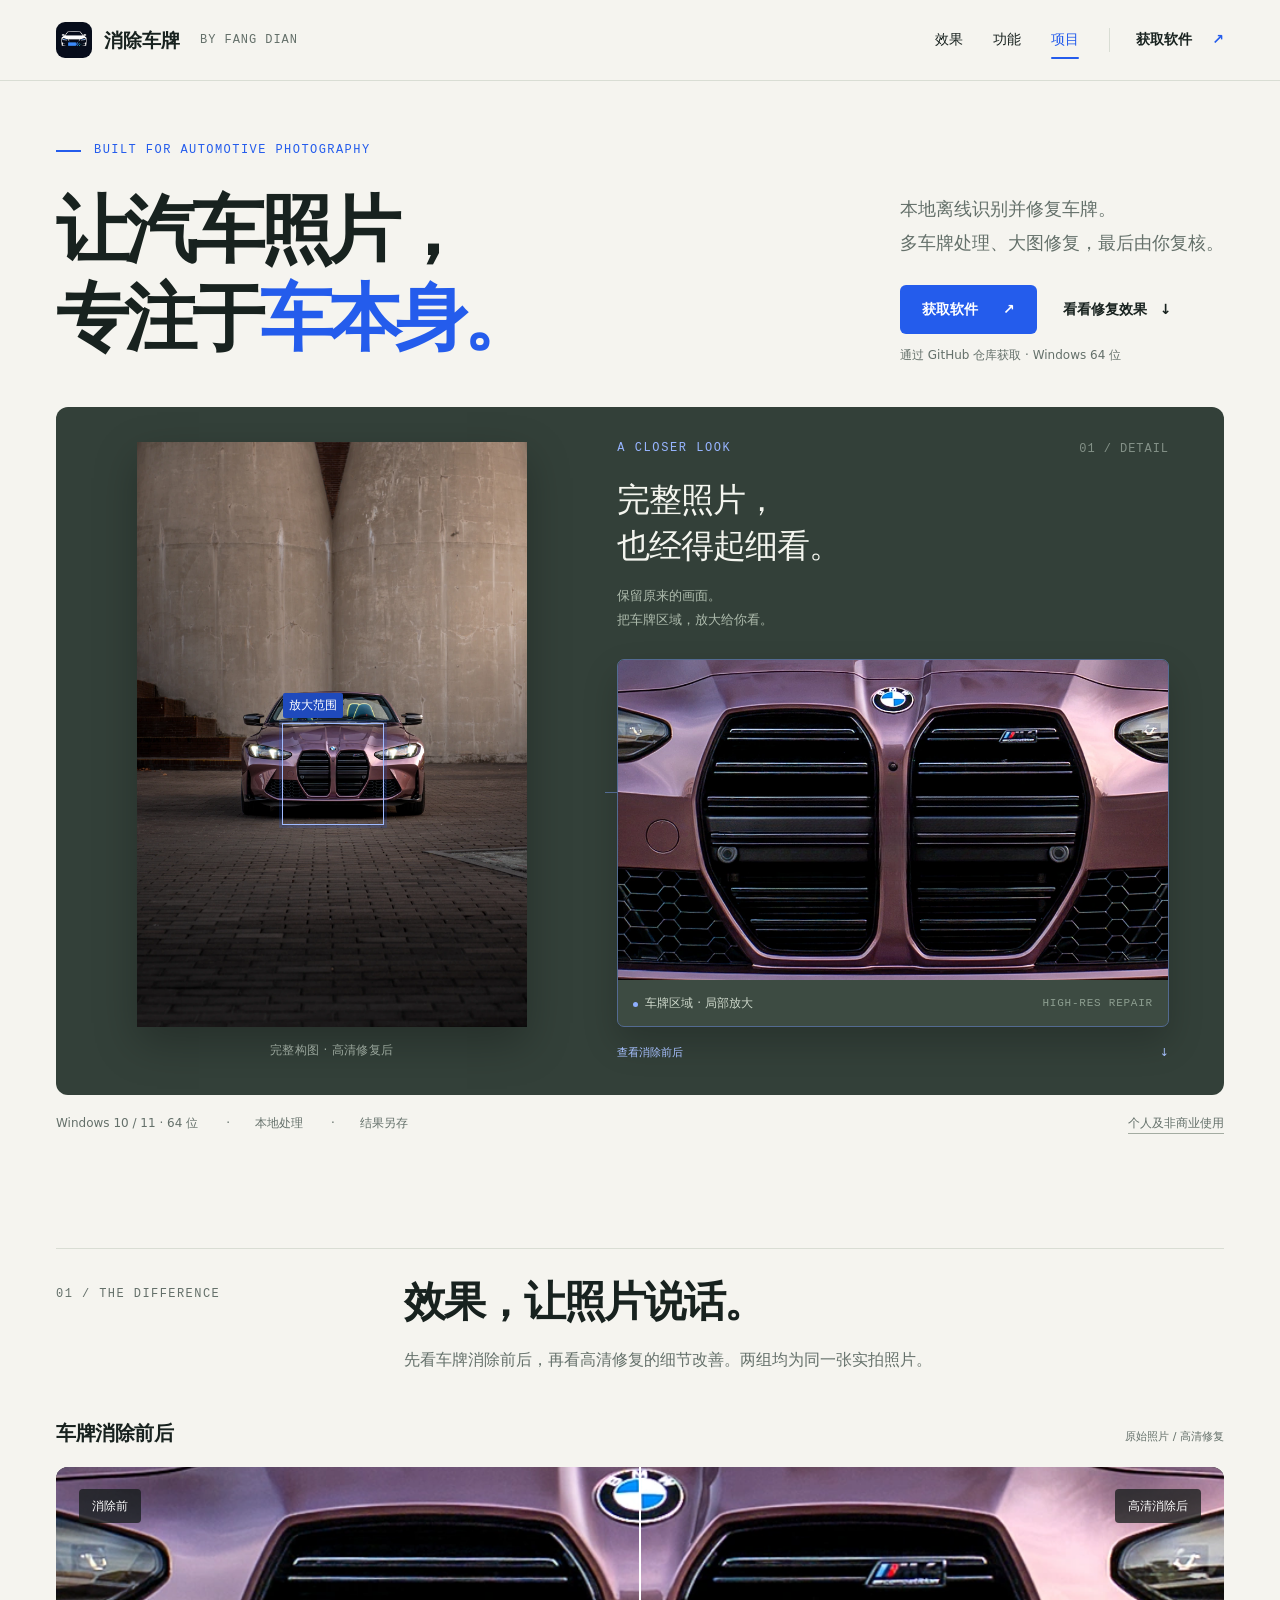
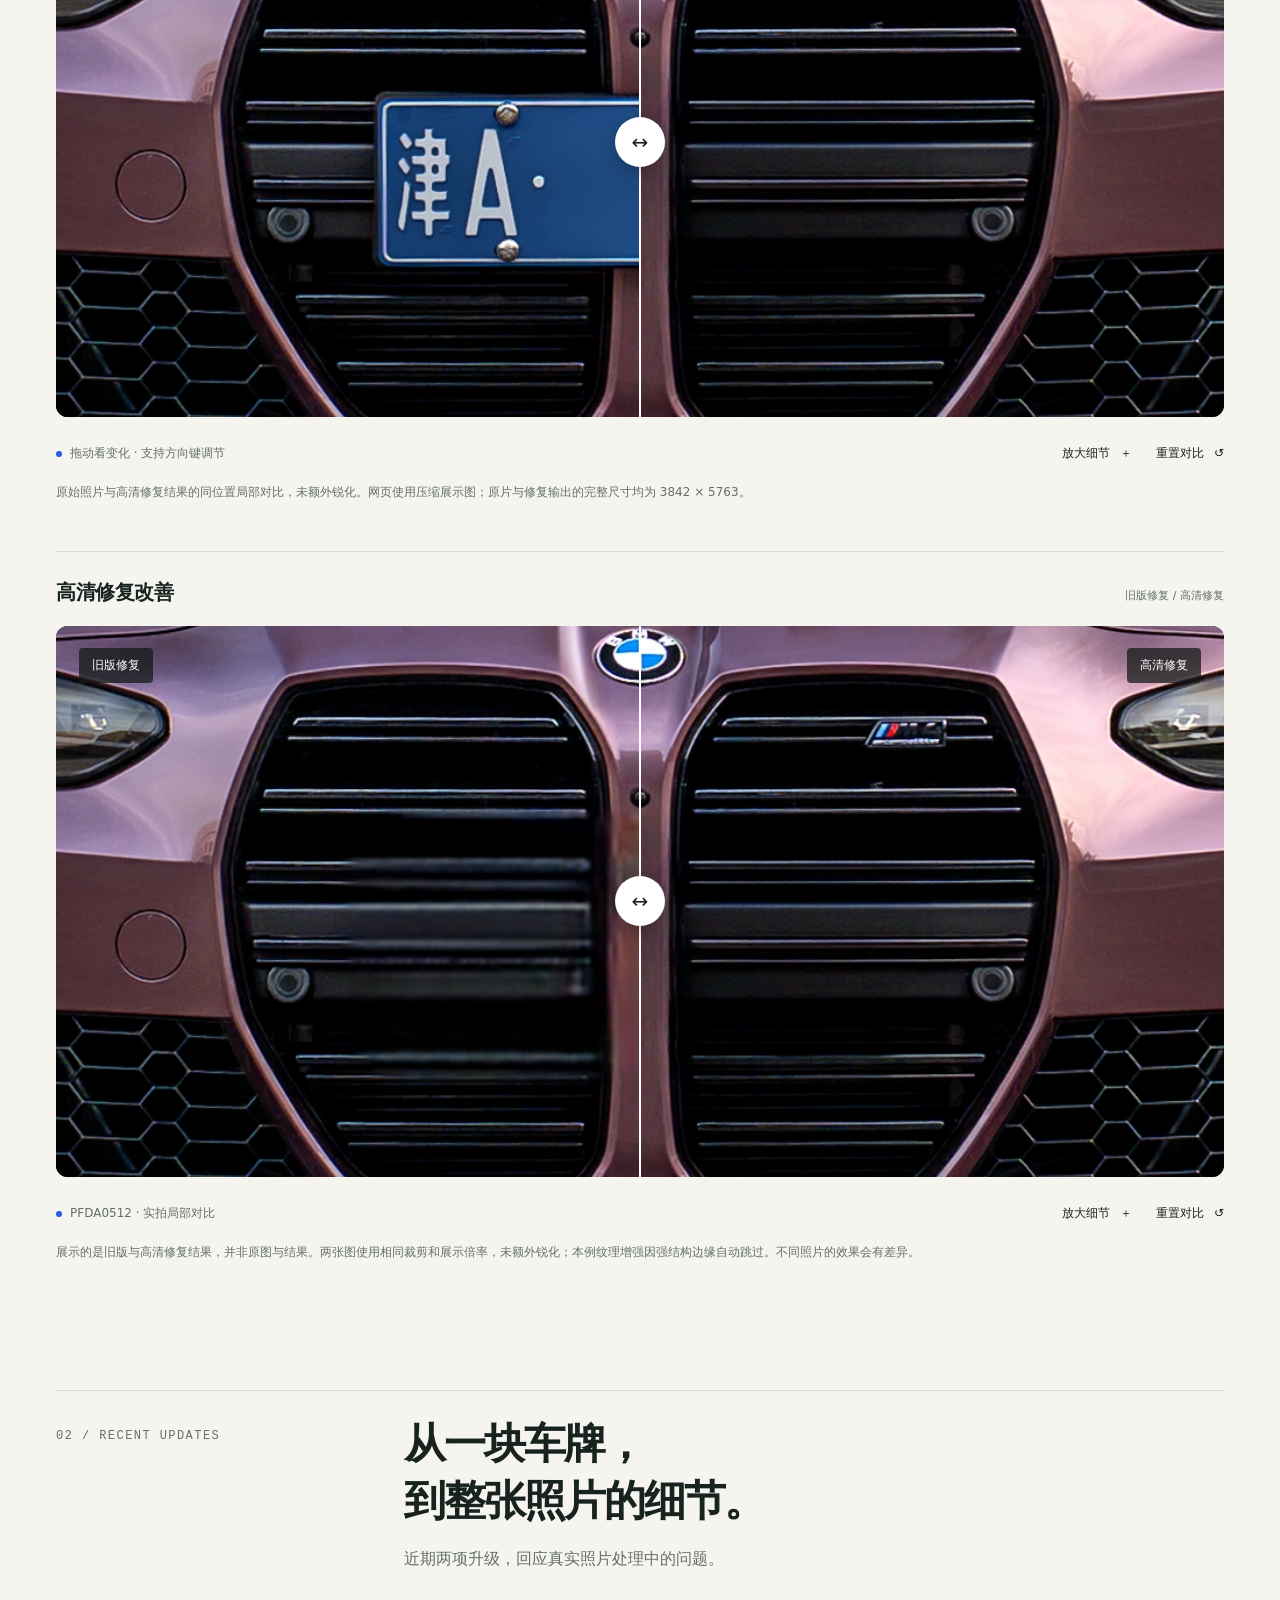
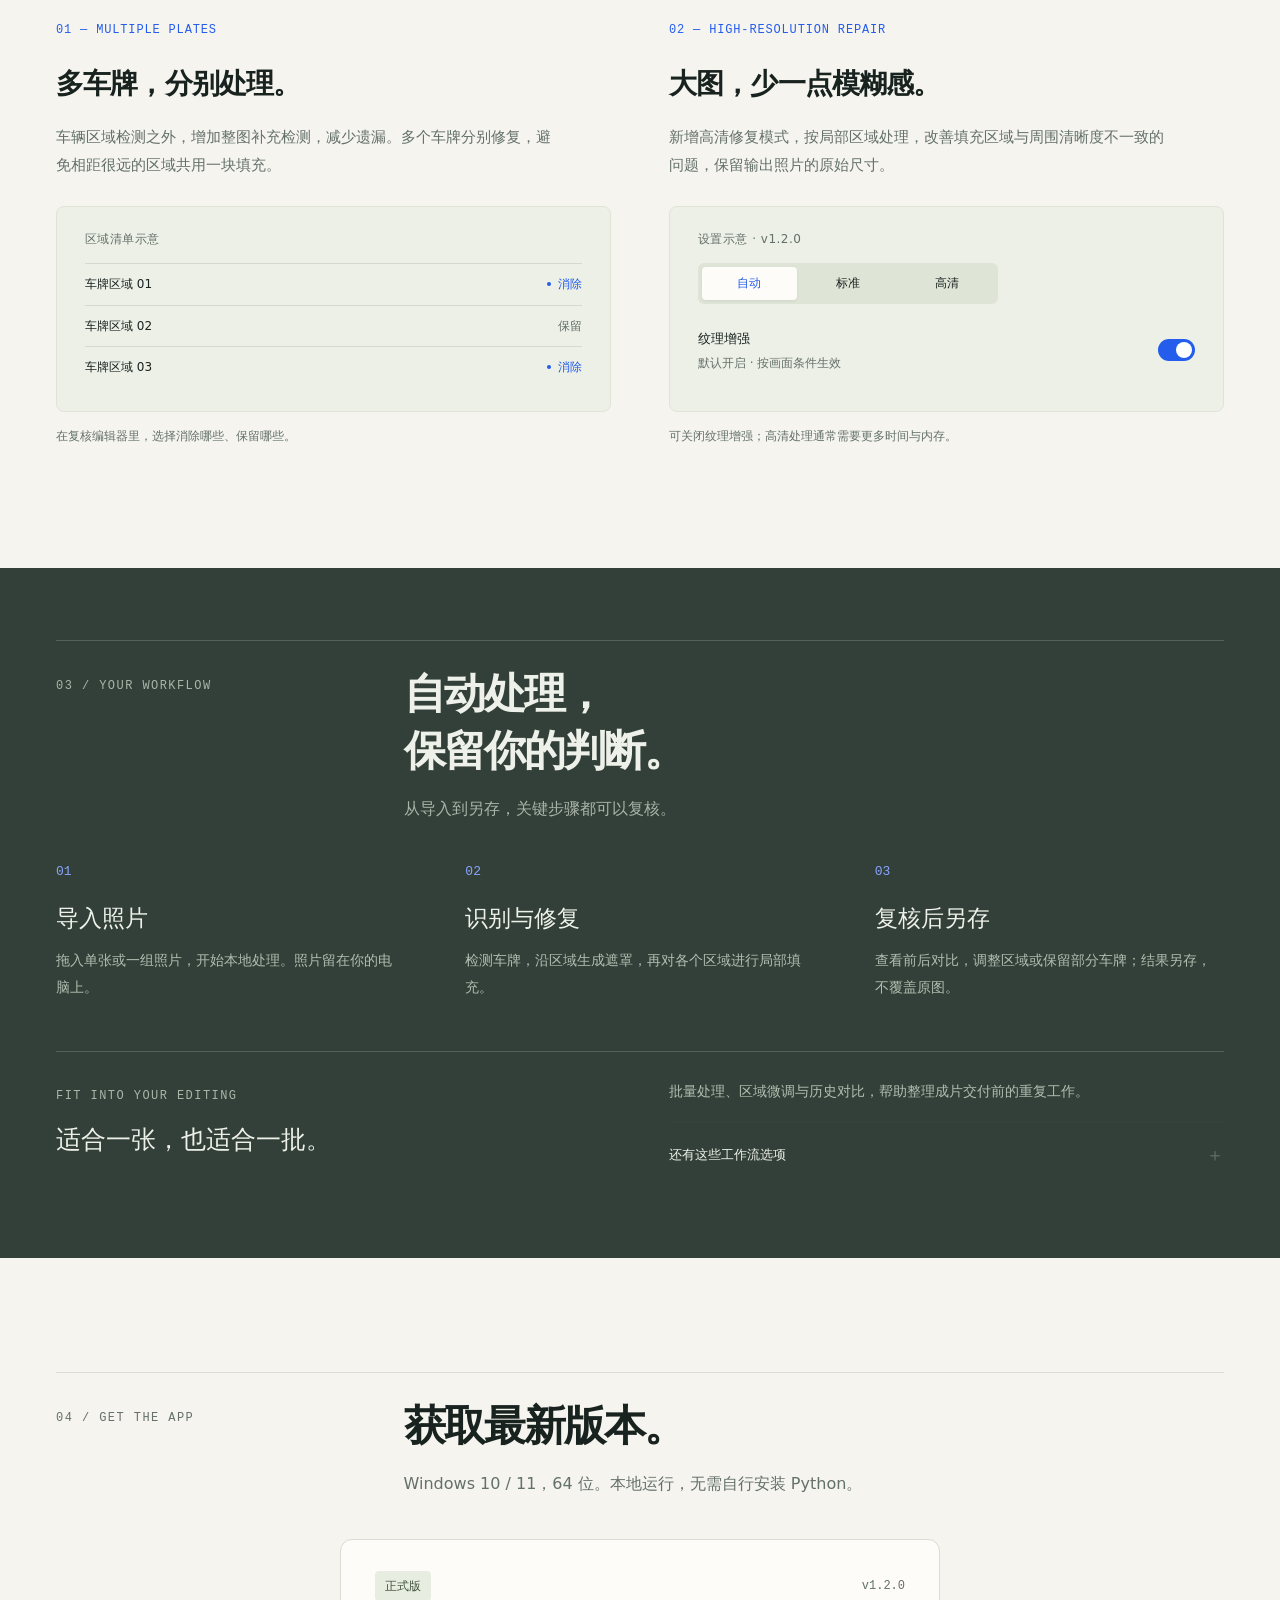
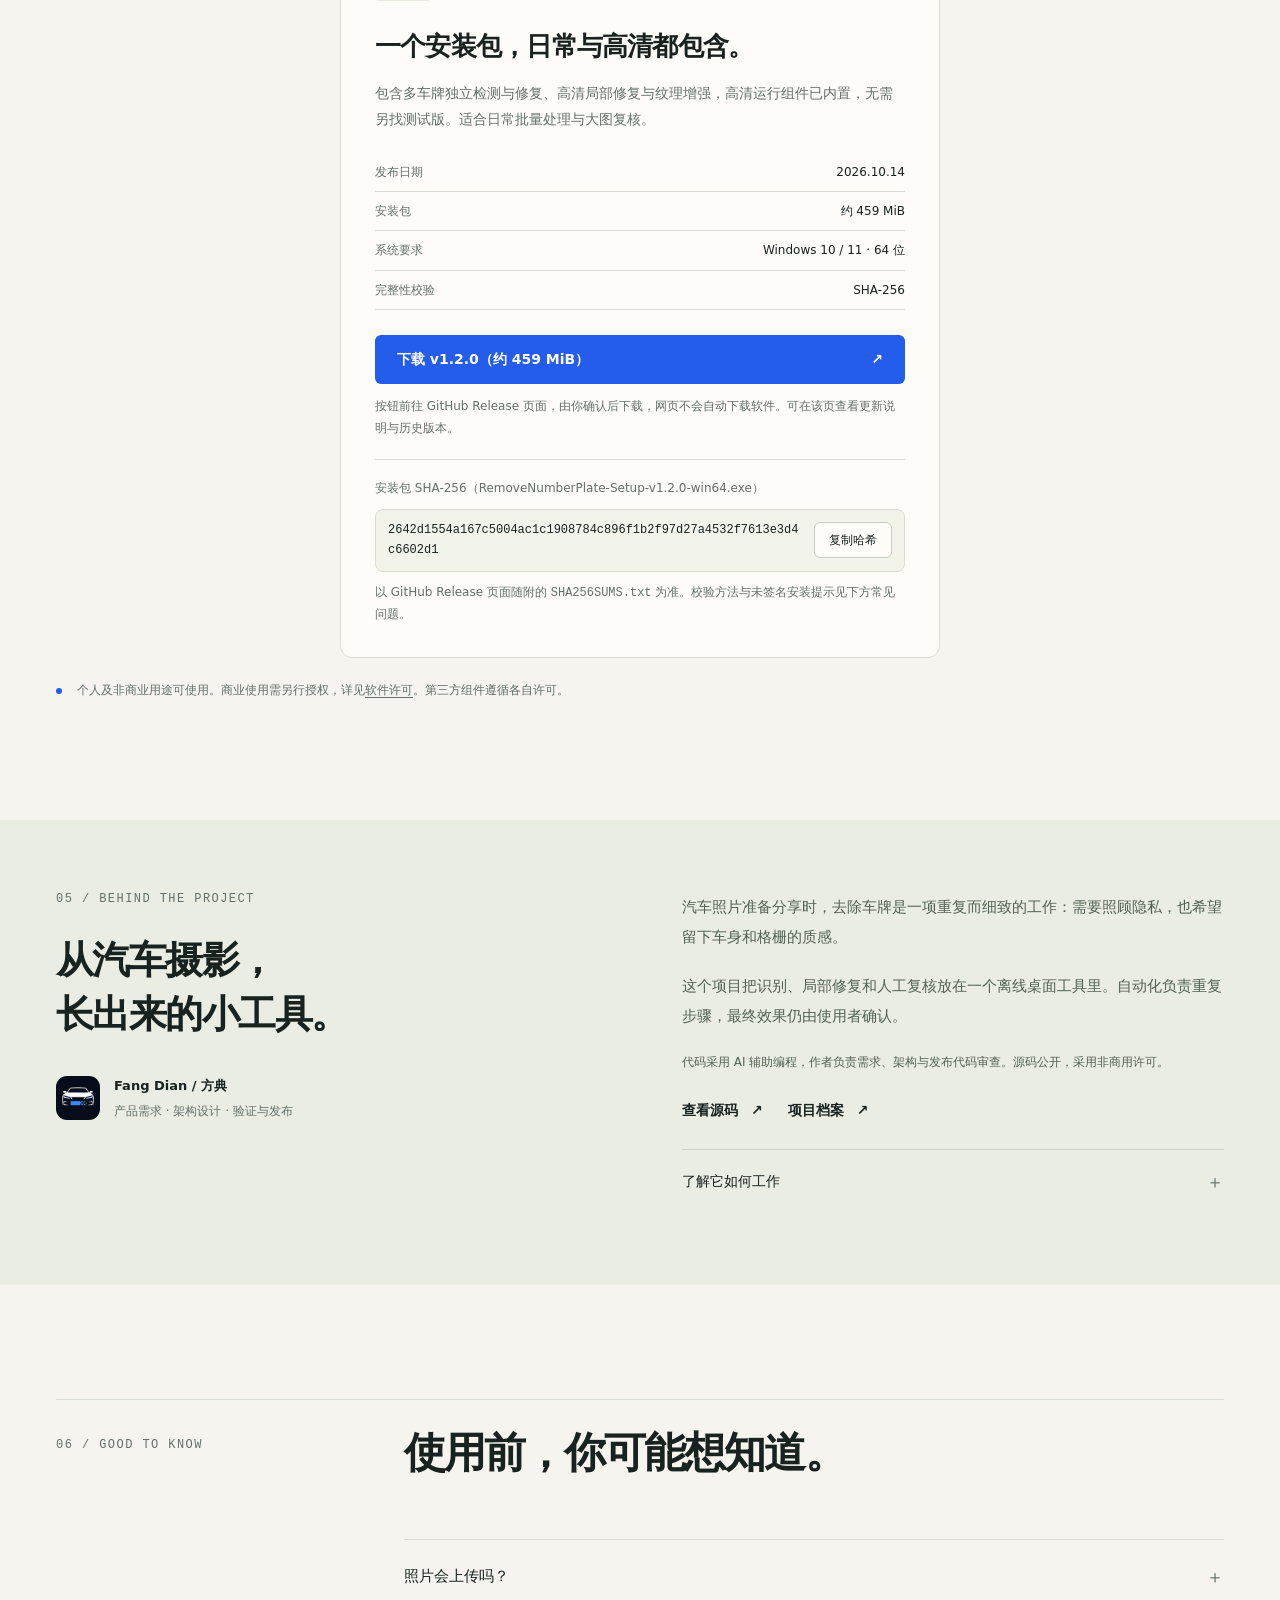
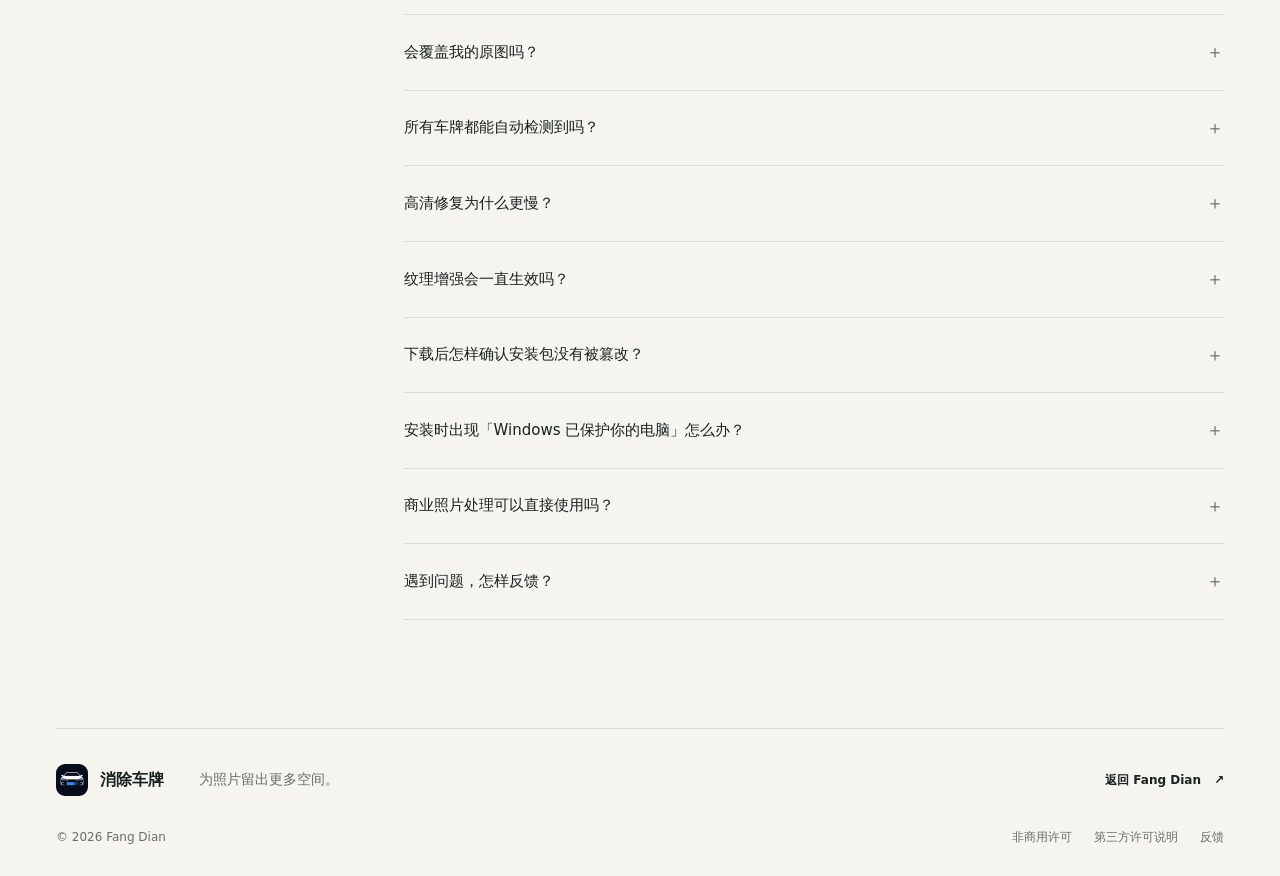
==== commit 4a9b324f: "产品页第二批打磨：SHA-256 校验区、FAQ 补充、浮动获取条与 404 页 - 下载区新增安装包 SHA-256 展示与一键复制，FAQ 补充哈希校验与 SmartScreen 未签名提示 - " ====
--- a/product-site/index.html
+++ b/product-site/index.html
@@ -13,8 +13,8 @@
   <meta property="og:image" content="https://fangdian.xyz/remove-number-plate/assets/high.webp">
   <meta name="twitter:card" content="summary_large_image">
   <link rel="icon" href="./assets/logo.png" type="image/png">
-  <link rel="stylesheet" href="./styles.css?v=20261014p5">
-  <script src="./site.js?v=20261014p5" defer></script>
+  <link rel="stylesheet" href="./styles.css?v=20261015p6">
+  <script src="./site.js?v=20261015p6" defer></script>
   <title>消除车牌 — 面向汽车摄影的离线修复工具</title>
 </head>
 <body>
@@ -32,7 +32,7 @@
         <h1 id="hero-title">让汽车照片，<br>专注于<span>车本身。</span></h1>
         <div class="hero-deck"><p>本地离线识别并修复车牌。<br>多车牌处理、大图修复，最后由你复核。</p><div class="hero-actions"><a class="button primary" href="https://github.com/SARSfang/RemoveNumberPlate" target="_blank" rel="noopener noreferrer">获取软件 <span aria-hidden="true">↗</span></a><a class="text-link" href="#compare">看看修复效果 <span aria-hidden="true">↓</span></a></div><span class="hero-acquisition-note">通过 GitHub 仓库获取 · Windows 64 位</span></div>
       </div>
-      <div class="hero-showcase" aria-label="完整修复照片与同位置局部放大">
+      <div class="hero-showcase" data-reveal aria-label="完整修复照片与同位置局部放大">
         <div class="hero-full-column"><figure class="hero-full-frame"><img src="./assets/high-full.webp" width="1280" height="1920" alt="高清消除车牌后的完整照片，包含汽车、墙面与地面，保留原始构图" fetchpriority="high"><span class="crop-outline" aria-hidden="true"><span>放大范围</span></span></figure><span class="full-caption">完整构图 · 高清修复后</span></div>
         <div class="hero-detail-column"><div class="detail-heading"><span class="eyebrow">A CLOSER LOOK</span><span class="detail-index">01 / DETAIL</span></div><h2>完整照片，<br>也经得起细看。</h2><p>保留原来的画面。<br>把车牌区域，放大给你看。</p><figure class="hero-inset"><img src="./assets/high.webp" width="1004" height="1004" alt="左侧照片中标记范围的放大子图，展示高清修复后的格栅细节"><figcaption><span><i></i>车牌区域 · 局部放大</span><span>HIGH-RES REPAIR</span></figcaption></figure><a class="showcase-link" href="#compare">查看消除前后 <span aria-hidden="true">↓</span></a></div>
       </div>
@@ -40,9 +40,9 @@
     </section>
 
     <section class="section container" id="compare" aria-labelledby="compare-title">
-      <div class="section-heading"><p class="eyebrow">01 / THE DIFFERENCE</p><div><h2 id="compare-title">效果，让照片说话。</h2><p>先看车牌消除前后，再看高清修复的细节改善。两组均为同一张实拍照片。</p></div></div>
+      <div class="section-heading" data-reveal><p class="eyebrow">01 / THE DIFFERENCE</p><div><h2 id="compare-title">效果，让照片说话。</h2><p>先看车牌消除前后，再看高清修复的细节改善。两组均为同一张实拍照片。</p></div></div>
       <div class="comparison-subheading"><h3>车牌消除前后</h3><span>原始照片 / 高清修复</span></div>
-      <div class="comparison-group" data-comparison data-before-label="消除前" data-after-label="高清消除后">
+      <div class="comparison-group" data-comparison data-before-label="消除前" data-after-label="高清消除后" data-reveal>
         <div class="comparison" id="removal-comparison" style="--split:50%">
           <img class="comparison-image" src="./assets/high.webp" width="1004" height="1004" alt="高清消除车牌后的汽车格栅局部" loading="lazy">
           <div class="comparison-before"><img class="comparison-image" src="./assets/original.webp" width="1004" height="1004" alt="消除前的同位置局部，蓝色车牌仍在格栅前方" loading="lazy"></div>
@@ -55,7 +55,7 @@
       <p class="fineprint">原始照片与高清修复结果的同位置局部对比，未额外锐化。网页使用压缩展示图；原片与修复输出的完整尺寸均为 3842 × 5763。</p>
       <noscript><p class="fineprint">可直接查看：<a href="./assets/original.webp">消除前</a> · <a href="./assets/high.webp">高清消除后</a>。</p></noscript>
       <div class="comparison-subheading second-comparison"><h3>高清修复改善</h3><span>旧版修复 / 高清修复</span></div>
-      <div class="comparison-group" data-comparison data-before-label="旧版修复" data-after-label="高清修复">
+      <div class="comparison-group" data-comparison data-before-label="旧版修复" data-after-label="高清修复" data-reveal>
       <div class="comparison" id="comparison" style="--split:50%">
         <img class="comparison-image" src="./assets/high.webp" width="1004" height="1004" alt="高清修复的格栅局部" loading="lazy">
         <div class="comparison-before"><img class="comparison-image" src="./assets/legacy.webp" width="1004" height="1004" alt="旧版修复的同位置格栅局部" loading="lazy"></div>
@@ -70,39 +70,45 @@
     </section>
 
     <section class="section container" id="features" aria-labelledby="features-title">
-      <div class="section-heading"><p class="eyebrow">02 / RECENT UPDATES</p><div><h2 id="features-title">从一块车牌，<br>到整张照片的细节。</h2><p>近期两项升级，回应真实照片处理中的问题。</p></div></div>
+      <div class="section-heading" data-reveal><p class="eyebrow">02 / RECENT UPDATES</p><div><h2 id="features-title">从一块车牌，<br>到整张照片的细节。</h2><p>近期两项升级，回应真实照片处理中的问题。</p></div></div>
       <div class="feature-grid">
-        <article class="feature"><span class="feature-number">01 — MULTIPLE PLATES</span><h3>多车牌，分别处理。</h3><p>车辆区域检测之外，增加整图补充检测，减少遗漏。多个车牌分别修复，避免相距很远的区域共用一块填充。</p><div class="plate-list" aria-label="选择保留功能示意，非实测截图"><div class="demo-caption">区域清单示意</div><div><span>车牌区域 01</span><span class="list-state"><i></i>消除</span></div><div><span>车牌区域 02</span><span class="list-state preserve">保留</span></div><div><span>车牌区域 03</span><span class="list-state"><i></i>消除</span></div></div><p class="feature-note">在复核编辑器里，选择消除哪些、保留哪些。</p></article>
-        <article class="feature"><span class="feature-number">02 — HIGH-RESOLUTION REPAIR</span><h3>大图，少一点模糊感。</h3><p>新增高清修复模式，按局部区域处理，改善填充区域与周围清晰度不一致的问题，保留输出照片的原始尺寸。</p><div class="quality-demo" aria-label="高清设置示意，非可操作的软件设置"><div class="demo-caption">设置示意 · v1.2.0</div><div class="quality-options"><span class="selected">自动</span><span>标准</span><span>高清</span></div><div class="texture-row"><span>纹理增强<small>默认开启 · 按画面条件生效</small></span><span class="switch-illustration" aria-hidden="true"></span></div></div><p class="feature-note">可关闭纹理增强；高清处理通常需要更多时间与内存。</p></article>
+        <article class="feature" data-reveal><span class="feature-number">01 — MULTIPLE PLATES</span><h3>多车牌，分别处理。</h3><p>车辆区域检测之外，增加整图补充检测，减少遗漏。多个车牌分别修复，避免相距很远的区域共用一块填充。</p><div class="plate-list" aria-label="选择保留功能示意，非实测截图"><div class="demo-caption">区域清单示意</div><div><span>车牌区域 01</span><span class="list-state"><i></i>消除</span></div><div><span>车牌区域 02</span><span class="list-state preserve">保留</span></div><div><span>车牌区域 03</span><span class="list-state"><i></i>消除</span></div></div><p class="feature-note">在复核编辑器里，选择消除哪些、保留哪些。</p></article>
+        <article class="feature" data-reveal><span class="feature-number">02 — HIGH-RESOLUTION REPAIR</span><h3>大图，少一点模糊感。</h3><p>新增高清修复模式，按局部区域处理，改善填充区域与周围清晰度不一致的问题，保留输出照片的原始尺寸。</p><div class="quality-demo" aria-label="高清设置示意，非可操作的软件设置"><div class="demo-caption">设置示意 · v1.2.0</div><div class="quality-options"><span class="selected">自动</span><span>标准</span><span>高清</span></div><div class="texture-row"><span>纹理增强<small>默认开启 · 按画面条件生效</small></span><span class="switch-illustration" aria-hidden="true"></span></div></div><p class="feature-note">可关闭纹理增强；高清处理通常需要更多时间与内存。</p></article>
       </div>
     </section>
 
     <section class="workflow-section" id="workflow" aria-labelledby="workflow-title"><div class="container">
-      <div class="section-heading"><p class="eyebrow">03 / YOUR WORKFLOW</p><div><h2 id="workflow-title">自动处理，<br>保留你的判断。</h2><p>从导入到另存，关键步骤都可以复核。</p></div></div>
-      <ol class="steps"><li><span class="step-number">01</span><h3>导入照片</h3><p>拖入单张或一组照片，开始本地处理。照片留在你的电脑上。</p></li><li><span class="step-number">02</span><h3>识别与修复</h3><p>检测车牌，沿区域生成遮罩，再对各个区域进行局部填充。</p></li><li><span class="step-number">03</span><h3>复核后另存</h3><p>查看前后对比，调整区域或保留部分车牌；结果另存，不覆盖原图。</p></li></ol>
-      <div class="workflow-extras"><div><span class="eyebrow">FIT INTO YOUR EDITING</span><h3>适合一张，也适合一批。</h3></div><div><p>批量处理、区域微调与历史对比，帮助整理成片交付前的重复工作。</p><details><summary>还有这些工作流选项 <span aria-hidden="true">＋</span></summary><p>可配置监视文件夹、输出命名、水印与 EXIF 信息。按需要开启，保留自己的后期流程。</p></details></div></div>
+      <div class="section-heading" data-reveal><p class="eyebrow">03 / YOUR WORKFLOW</p><div><h2 id="workflow-title">自动处理，<br>保留你的判断。</h2><p>从导入到另存，关键步骤都可以复核。</p></div></div>
+      <ol class="steps" data-reveal><li><span class="step-number">01</span><h3>导入照片</h3><p>拖入单张或一组照片，开始本地处理。照片留在你的电脑上。</p></li><li><span class="step-number">02</span><h3>识别与修复</h3><p>检测车牌，沿区域生成遮罩，再对各个区域进行局部填充。</p></li><li><span class="step-number">03</span><h3>复核后另存</h3><p>查看前后对比，调整区域或保留部分车牌；结果另存，不覆盖原图。</p></li></ol>
+      <div class="workflow-extras" data-reveal><div><span class="eyebrow">FIT INTO YOUR EDITING</span><h3>适合一张，也适合一批。</h3></div><div><p>批量处理、区域微调与历史对比，帮助整理成片交付前的重复工作。</p><details><summary>还有这些工作流选项 <span aria-hidden="true">＋</span></summary><p>可配置监视文件夹、输出命名、水印与 EXIF 信息。按需要开启，保留自己的后期流程。</p></details></div></div>
     </div></section>
 
     <section class="section container" id="download" aria-labelledby="download-title">
-      <div class="section-heading"><p class="eyebrow">04 / GET THE APP</p><div><h2 id="download-title">获取最新版本。</h2><p>Windows 10 / 11，64 位。本地运行，无需自行安装 Python。</p></div></div>
+      <div class="section-heading" data-reveal><p class="eyebrow">04 / GET THE APP</p><div><h2 id="download-title">获取最新版本。</h2><p>Windows 10 / 11，64 位。本地运行，无需自行安装 Python。</p></div></div>
       <div class="download-grid single-card">
-        <article class="download-card"><div class="download-top"><span class="badge">正式版</span><span class="version">v1.2.0</span></div><h3>一个安装包，日常与高清都包含。</h3><p>包含多车牌独立检测与修复、高清局部修复与纹理增强，高清运行组件已内置，无需另找测试版。适合日常批量处理与大图复核。</p><dl><div><dt>发布日期</dt><dd>2026.10.14</dd></div><div><dt>安装包</dt><dd>约 459 MiB</dd></div><div><dt>系统要求</dt><dd>Windows 10 / 11 · 64 位</dd></div></dl><a class="button primary" href="https://github.com/SARSfang/RemoveNumberPlate/releases/tag/v1.2.0" target="_blank" rel="noopener noreferrer">下载 v1.2.0（约 459 MiB） <span aria-hidden="true">↗</span></a><p class="download-note">按钮前往 GitHub Release 页面，由你确认后下载，网页不会自动下载软件。可在该页查看更新说明与历史版本。</p></article>
+        <article class="download-card" data-reveal><div class="download-top"><span class="badge">正式版</span><span class="version">v1.2.0</span></div><h3>一个安装包，日常与高清都包含。</h3><p>包含多车牌独立检测与修复、高清局部修复与纹理增强，高清运行组件已内置，无需另找测试版。适合日常批量处理与大图复核。</p><dl><div><dt>发布日期</dt><dd>2026.10.14</dd></div><div><dt>安装包</dt><dd>约 459 MiB</dd></div><div><dt>系统要求</dt><dd>Windows 10 / 11 · 64 位</dd></div><div><dt>完整性校验</dt><dd>SHA-256</dd></div></dl><a class="button primary" href="https://github.com/SARSfang/RemoveNumberPlate/releases/tag/v1.2.0" target="_blank" rel="noopener noreferrer">下载 v1.2.0（约 459 MiB） <span aria-hidden="true">↗</span></a><p class="download-note">按钮前往 GitHub Release 页面，由你确认后下载，网页不会自动下载软件。可在该页查看更新说明与历史版本。</p><div class="checksum"><p class="checksum-label">安装包 SHA-256（RemoveNumberPlate-Setup-v1.2.0-win64.exe）</p><div class="hash-box"><code id="sha256-v120">2642d1554a167c5004ac1c1908784c896f1b2f97d27a4532f7613e3d4c6602d1</code><button type="button" class="copy-hash" data-copy-target="sha256-v120">复制哈希</button></div><p class="checksum-hint">以 GitHub Release 页面随附的 <code>SHA256SUMS.txt</code> 为准。校验方法与未签名安装提示见<a href="#faq">下方常见问题</a>。</p></div></article>
       </div>
-      <div class="license-note"><span class="small-dot"></span><p>个人及非商业用途可使用。商业使用需另行授权，详见<a href="./LICENSE.txt">软件许可</a>。第三方组件遵循各自许可。</p></div>
+      <div class="license-note" data-reveal><span class="small-dot"></span><p>个人及非商业用途可使用。商业使用需另行授权，详见<a href="./LICENSE.txt">软件许可</a>。第三方组件遵循各自许可。</p></div>
     </section>
 
-    <section class="project-section" id="project" aria-labelledby="project-title"><div class="container project-layout"><div><p class="eyebrow">05 / BEHIND THE PROJECT</p><h2 id="project-title">从汽车摄影，<br>长出来的小工具。</h2><div class="author"><img src="./assets/logo.png" width="44" height="44" alt=""><div><strong>Fang Dian / 方典</strong><span>产品需求 · 架构设计 · 验证与发布</span></div></div></div><div class="project-body"><p>汽车照片准备分享时，去除车牌是一项重复而细致的工作：需要照顾隐私，也希望留下车身和格栅的质感。</p><p>这个项目把识别、局部修复和人工复核放在一个离线桌面工具里。自动化负责重复步骤，最终效果仍由使用者确认。</p><p class="project-credit">代码采用 AI 辅助编程，作者负责需求、架构与发布代码审查。源码公开，采用非商用许可。</p><div class="project-links"><a class="text-link" href="https://github.com/SARSfang/RemoveNumberPlate" target="_blank" rel="noopener noreferrer">查看源码 <span aria-hidden="true">↗</span></a><a class="text-link" href="https://me.fangdian.xyz/development/remove-number-plate.html">项目档案 <span aria-hidden="true">↗</span></a></div><details><summary>了解它如何工作 <span aria-hidden="true">＋</span></summary><p>检测结果生成局部遮罩，修复模型填充区域，之后由编辑器复核。标准版使用 ONNX Runtime 与 LaMa；高清模式使用 Big-LaMa 组件，桌面界面使用 WebView2。</p><p>填充是根据周边内容生成的结果，不能恢复被车牌遮挡的真实表面。复杂反光、格栅和小车牌需要特别复核。</p></details></div></div></section>
+    <section class="project-section" id="project" aria-labelledby="project-title"><div class="container project-layout" data-reveal><div><p class="eyebrow">05 / BEHIND THE PROJECT</p><h2 id="project-title">从汽车摄影，<br>长出来的小工具。</h2><div class="author"><img src="./assets/logo.png" width="44" height="44" alt=""><div><strong>Fang Dian / 方典</strong><span>产品需求 · 架构设计 · 验证与发布</span></div></div></div><div class="project-body"><p>汽车照片准备分享时，去除车牌是一项重复而细致的工作：需要照顾隐私，也希望留下车身和格栅的质感。</p><p>这个项目把识别、局部修复和人工复核放在一个离线桌面工具里。自动化负责重复步骤，最终效果仍由使用者确认。</p><p class="project-credit">代码采用 AI 辅助编程，作者负责需求、架构与发布代码审查。源码公开，采用非商用许可。</p><div class="project-links"><a class="text-link" href="https://github.com/SARSfang/RemoveNumberPlate" target="_blank" rel="noopener noreferrer">查看源码 <span aria-hidden="true">↗</span></a><a class="text-link" href="https://me.fangdian.xyz/development/remove-number-plate.html">项目档案 <span aria-hidden="true">↗</span></a></div><details><summary>了解它如何工作 <span aria-hidden="true">＋</span></summary><p>检测结果生成局部遮罩，修复模型填充区域，之后由编辑器复核。标准版使用 ONNX Runtime 与 LaMa；高清模式使用 Big-LaMa 组件，桌面界面使用 WebView2。</p><p>填充是根据周边内容生成的结果，不能恢复被车牌遮挡的真实表面。复杂反光、格栅和小车牌需要特别复核。</p></details></div></div></section>
 
-    <section class="section container faq-section" aria-labelledby="faq-title"><div class="section-heading"><p class="eyebrow">06 / GOOD TO KNOW</p><div><h2 id="faq-title">使用前，你可能想知道。</h2></div></div><div class="faq-list">
+    <section class="section container faq-section" id="faq" aria-labelledby="faq-title"><div class="section-heading" data-reveal><p class="eyebrow">06 / GOOD TO KNOW</p><div><h2 id="faq-title">使用前，你可能想知道。</h2></div></div><div class="faq-list" data-reveal>
       <details><summary>照片会上传吗？<span aria-hidden="true">＋</span></summary><p>软件的照片识别、修复与复核都在本机完成，无需上传照片。本网页仅展示预先准备的示例，没有上传照片或在线修复功能。</p></details>
       <details><summary>会覆盖我的原图吗？<span aria-hidden="true">＋</span></summary><p>处理结果另存，原图保留。输出照片保持输入尺寸；最终文件的压缩和元信息仍取决于导出设置。</p></details>
       <details><summary>所有车牌都能自动检测到吗？<span aria-hidden="true">＋</span></summary><p>不能保证。远处小车牌、倾斜、遮挡和反光可能造成漏检或误检。可以在复核编辑器调整区域，并选择保留或消除。</p></details>
       <details><summary>高清修复为什么更慢？<span aria-hidden="true">＋</span></summary><p>更大的局部区域需要更多计算与内存。高清修复默认使用自动模式，可调整处理上限。当前版本在 CPU 环境验证，实际速度取决于照片尺寸与电脑配置。</p></details>
       <details><summary>纹理增强会一直生效吗？<span aria-hidden="true">＋</span></summary><p>不会。开关默认开启，但仅在邻近细节适合时补充纹理；强结构边缘、颜色不匹配或来源不足会自动跳过。开关与强度均可调整。</p></details>
+      <details><summary>下载后怎样确认安装包没有被篡改？<span aria-hidden="true">＋</span></summary><p>建议核对 SHA-256 哈希。在安装包所在文件夹打开 PowerShell，运行：</p><div class="faq-command"><code>Get-FileHash .\RemoveNumberPlate-Setup-v1.2.0-win64.exe -Algorithm SHA256</code></div><p>把输出的哈希与本页下载卡片中的哈希、或 GitHub Release 页随附的 <code>SHA256SUMS.txt</code> 逐位比对，一致再安装。若不一致，不要运行安装包。</p></details>
+      <details><summary>安装时出现「Windows 已保护你的电脑」怎么办？<span aria-hidden="true">＋</span></summary><p>安装包目前未购买代码签名证书，SmartScreen 可能提示未知发布者，这不等于文件有问题。确认安装包来自<a href="https://github.com/SARSfang/RemoveNumberPlate/releases/tag/v1.2.0" target="_blank" rel="noopener noreferrer">官方 GitHub Release</a> 且哈希核对一致后，可在提示窗口选择「更多信息」→「仍要运行」。请不要从第三方镜像或网盘转载链接下载。</p></details>
       <details><summary>商业照片处理可以直接使用吗？<span aria-hidden="true">＋</span></summary><p>当前许可仅授予个人及非商业用途。用于商业摄影或服务前，请联系作者确认授权。<a href="./LICENSE.txt">阅读完整许可</a>。</p></details>
       <details><summary>遇到问题，怎样反馈？<span aria-hidden="true">＋</span></summary><p>可以在 <a href="https://github.com/SARSfang/RemoveNumberPlate/issues" target="_blank" rel="noopener noreferrer">GitHub Issues</a> 描述版本、问题和复现步骤。分享照片前，请检查隐私并确认有权公开。</p></details>
     </div></section>
   </main>
   <footer class="container footer"><div class="footer-main"><a class="brand" href="#main"><img src="./assets/logo.png" width="32" height="32" alt=""><span>消除车牌</span></a><p>为照片留出更多空间。</p><a class="text-link" href="https://me.fangdian.xyz/">返回 Fang Dian <span aria-hidden="true">↗</span></a></div><div class="footer-meta"><span>© 2026 Fang Dian</span><div><a href="./LICENSE.txt">非商用许可</a><a href="./THIRD_PARTY_NOTICES.txt">第三方许可说明</a><a href="https://github.com/SARSfang/RemoveNumberPlate/issues" target="_blank" rel="noopener noreferrer">反馈</a></div></div></footer>
+  <div class="get-bar" data-get-bar role="region" aria-label="获取软件" hidden>
+    <p class="get-bar-meta">v1.2.0 正式版<br>Windows 10 / 11 · 64 位</p>
+    <a class="button primary" href="https://github.com/SARSfang/RemoveNumberPlate/releases/tag/v1.2.0" target="_blank" rel="noopener noreferrer">获取软件 <span aria-hidden="true">↗</span></a>
+  </div>
 </body>
 </html>
--- a/product-site/styles.css
+++ b/product-site/styles.css
@@ -1,23 +1,85 @@
 @charset "UTF-8";
 :root{--paper:#f5f4ef;--white:#fdfcf9;--ink:#18221f;--muted:#64706a;--blue:#245cec;--line:#d9ddd4;--dark:#334039;--radius:12px;--sans:"Microsoft YaHei","PingFang SC",system-ui,sans-serif;--mono:Consolas,monospace}
 *{box-sizing:border-box}html{scroll-behavior:smooth;scroll-padding-top:95px}body{margin:0;background:var(--paper);color:var(--ink);font-family:var(--sans);font-size:16px;line-height:1.7;-webkit-font-smoothing:antialiased}a{color:inherit;text-decoration:none}button,input{font:inherit}button{cursor:pointer}img{max-width:100%}::selection{background:#d2defa}a:focus-visible,button:focus-visible,summary:focus-visible{outline:3px solid var(--blue);outline-offset:5px}button:disabled{cursor:default;opacity:.5}.container{width:min(1280px,calc(100% - 112px));margin-inline:auto}.skip{position:fixed;top:8px;left:12px;z-index:20;background:var(--blue);color:white;padding:10px 16px;transform:translateY(-160%)}.skip:focus{transform:none}
-.site-header{position:sticky;top:0;z-index:10;background:rgba(245,244,239,.96);border-bottom:1px solid var(--line);backdrop-filter:blur(14px)}.header-inner{height:80px;display:flex;align-items:center;justify-content:space-between;gap:28px}.brand{display:flex;align-items:center;gap:12px;font-weight:700;font-size:19px;white-space:nowrap}.brand img{border-radius:9px;display:block}.brand-caption{font:10px var(--mono);letter-spacing:.08em;margin-left:8px;color:var(--muted);font-weight:400}.header-inner nav{display:flex;gap:30px;align-items:center;font-size:14px}.header-inner nav>a{transition:color .15s}.header-inner nav>a:hover{color:var(--blue)}.nav-download{padding-left:26px;border-left:1px solid var(--line);font-weight:600}.nav-download span{margin-left:15px;color:var(--blue)}
-.hero{padding-top:60px}.eyebrow{font:11px/1.6 var(--mono);letter-spacing:.12em;color:var(--muted);margin:0;text-transform:uppercase}.hero .eyebrow{display:flex;align-items:center;gap:13px;color:var(--blue)}.line{display:inline-block;width:25px;height:2px;background:var(--blue)}h1,h2,h3,p{margin-top:0}h1{font-size:clamp(48px,5.7vw,78px);font-weight:650;letter-spacing:-.07em;line-height:1.2;margin:26px 0 0}h1 span{color:var(--blue)}.hero-copy{position:relative;padding-bottom:46px}.hero-deck{position:absolute;right:0;bottom:54px;max-width:405px}.hero-deck p{font-size:18px;color:var(--muted);line-height:1.9;margin-bottom:25px}.hero-actions{display:flex;align-items:center;gap:26px}.button{display:inline-flex;align-items:center;justify-content:space-between;gap:25px;min-height:49px;padding:11px 21px;border:1px solid transparent;border-radius:6px;font-size:14px;font-weight:600;transition:background .15s,transform .15s}.button:hover{transform:translateY(-2px)}.button.primary{background:var(--blue);color:#fff}.button.primary:hover{background:#164bd8}.button.secondary{background:var(--paper);border-color:#c7cfc5}.button.secondary:hover{background:#e9ede3}.text-link{display:inline-flex;align-items:center;gap:13px;font-size:14px;font-weight:600}.text-link:hover{color:var(--blue)}.hero-photo{position:relative;height:clamp(360px,36vw,485px);overflow:hidden;border-radius:var(--radius);background:#151b19}.hero-photo>img{display:block;width:100%;height:100%;object-fit:cover;object-position:50% 40%}.hero-photo:after{content:"";position:absolute;inset:70% 0 0;background:linear-gradient(transparent,rgba(0,0,0,.65));pointer-events:none}.photo-meta{position:absolute;left:27px;right:27px;bottom:23px;display:flex;justify-content:space-between;align-items:center;z-index:1;color:#f4f5ee;font-size:12px}.photo-meta>span:last-child{font:10px var(--mono);letter-spacing:.08em}.photo-meta i,.small-dot{display:inline-block;width:6px;height:6px;border-radius:50%;background:var(--blue);margin-right:8px}.photo-meta i{background:#cadfcc}.hero-foot{display:flex;align-items:center;gap:28px;padding-top:18px;font-size:11px;color:var(--muted)}.hero-foot a{margin-left:auto;border-bottom:1px solid #a4aca2}.hero-foot>span+span:before{content:"·";margin-right:25px}
-.section{padding-top:114px;padding-bottom:12px;scroll-margin-top:20px}.section-heading{display:grid;grid-template-columns:1fr 2.6fr;gap:32px;align-items:start;margin-bottom:42px;border-top:1px solid var(--line);padding-top:24px}.section-heading>.eyebrow{padding-top:12px}.section-heading h2{font-size:clamp(29px,3.3vw,43px);line-height:1.35;font-weight:600;letter-spacing:-.045em;margin:0 0 16px}.section-heading p:not(.eyebrow){color:var(--muted);font-size:16px;margin:0}.comparison{position:relative;height:clamp(350px,43vw,570px);overflow:hidden;background:#18201c;border-radius:var(--radius);isolation:isolate;touch-action:pan-y}.comparison-image{display:block;width:100%;height:100%;object-fit:cover;object-position:50% 43%;transform:scale(1);transition:transform .35s ease}.comparison.is-zoomed .comparison-image{transform:scale(1.2)}.comparison-before{position:absolute;inset:0;clip-path:inset(0 calc(100% - var(--split)) 0 0);pointer-events:none}.image-label{position:absolute;top:22px;background:rgba(17,25,22,.73);color:white;padding:7px 13px;border-radius:4px;font-size:12px;pointer-events:none}.before-label{left:23px}.after-label{right:23px}.split-line{position:absolute;left:var(--split);top:0;bottom:0;width:2px;background:#fff;transform:translateX(-50%);pointer-events:none}.split-line>span{display:grid;place-items:center;position:absolute;top:50%;left:50%;transform:translate(-50%,-50%);width:44px;height:44px;background:white;color:var(--ink);border-radius:50%;font-size:20px;box-shadow:0 3px 15px #0003}.comparison-range{position:absolute;left:0;top:0;width:100%;height:100%;margin:0;opacity:0;cursor:ew-resize;appearance:none;background:transparent}.comparison-range::-webkit-slider-thumb{appearance:none;width:44px;height:100%;background:transparent}.comparison-range::-moz-range-thumb{width:44px;height:100%;background:transparent;border:0}.comparison:focus-within{outline:3px solid var(--blue);outline-offset:5px}.comparison-toolbar{display:flex;justify-content:space-between;align-items:center;gap:20px;margin-top:18px}.comparison-toolbar>p{font-size:12px;color:var(--muted);margin:0}.comparison-buttons{display:flex;gap:24px}.quiet-button{background:none;border:0;padding:8px 0;font-size:12px;color:var(--ink);display:flex;gap:10px;align-items:center}.quiet-button:hover,.quiet-button[aria-pressed=true]{color:var(--blue)}.fineprint{font-size:11px;line-height:1.9;color:var(--muted);max-width:950px;margin:10px 0 0}.fineprint a{text-decoration:underline}
-.feature-grid{display:grid;grid-template-columns:1fr 1fr;gap:58px}.feature-number{font:11px var(--mono);letter-spacing:.07em;color:var(--blue)}.feature h3{font-size:28px;font-weight:600;letter-spacing:-.03em;margin:19px 0 15px}.feature>p{max-width:505px;color:var(--muted);font-size:15px;line-height:1.9}.plate-list,.quality-demo{background:#edf0e7;border-radius:8px;padding:22px 28px;margin-top:26px;min-height:206px;border:1px solid #dfe4d7}.demo-caption{font-size:10px;color:var(--muted);letter-spacing:.04em;margin-bottom:14px}.plate-list>div:not(.demo-caption){display:flex;justify-content:space-between;padding:10px 0;border-top:1px solid #d4dbce;font-size:12px}.list-state{color:var(--blue);display:flex;gap:7px;align-items:center}.list-state i{width:4px;height:4px;border-radius:50%;background:var(--blue)}.list-state.preserve{color:var(--muted)}.quality-options{display:flex;gap:4px;padding:4px;background:#dfe5d6;border-radius:6px;max-width:300px}.quality-options>span{width:33.333%;text-align:center;font-size:12px;padding:6px}.quality-options>.selected{background:var(--white);border-radius:4px;color:var(--blue);box-shadow:0 1px 3px #0001}.texture-row{display:flex;justify-content:space-between;align-items:center;gap:20px;font-size:13px;margin-top:24px}.texture-row small{display:block;font-size:10px;color:var(--muted);margin-top:3px}.switch-illustration{display:block;flex-shrink:0;width:37px;height:22px;border-radius:12px;background:var(--blue);position:relative}.switch-illustration:after{content:"";position:absolute;right:3px;top:3px;width:16px;height:16px;background:white;border-radius:50%}.feature>p.feature-note{font-size:12px;margin-top:13px;margin-bottom:0}
+.site-header{position:sticky;top:0;z-index:10;background:rgba(245,244,239,.96);border-bottom:1px solid var(--line);backdrop-filter:blur(14px)}.header-inner{height:80px;display:flex;align-items:center;justify-content:space-between;gap:28px}.brand{display:flex;align-items:center;gap:12px;font-weight:700;font-size:19px;white-space:nowrap}.brand img{border-radius:9px;display:block}.brand-caption{font:12px var(--mono);letter-spacing:.08em;margin-left:8px;color:var(--muted);font-weight:400}.header-inner nav{display:flex;gap:30px;align-items:center;font-size:14px}.header-inner nav>a{position:relative;transition:color .15s ease}.header-inner nav>a[aria-current="true"]{color:var(--blue)}.header-inner nav>a[aria-current="true"]:after{content:"";position:absolute;left:0;right:0;bottom:-7px;height:2px;border-radius:2px;background:var(--blue)}.nav-download{padding-left:26px;border-left:1px solid var(--line);font-weight:600}.nav-download span{margin-left:15px;color:var(--blue)}
+.hero{padding-top:60px}.eyebrow{font:12px/1.6 var(--mono);letter-spacing:.12em;color:var(--muted);margin:0;text-transform:uppercase}.hero .eyebrow{display:flex;align-items:center;gap:13px;color:var(--blue)}.line{display:inline-block;width:25px;height:2px;background:var(--blue)}h1,h2,h3,p{margin-top:0}h1{font-size:clamp(48px,5.7vw,78px);font-weight:650;letter-spacing:-.07em;line-height:1.2;margin:26px 0 0}h1 span{color:var(--blue)}.hero-copy{position:relative;padding-bottom:46px}.hero-deck{position:absolute;right:0;bottom:54px;max-width:405px}.hero-deck p{font-size:18px;color:var(--muted);line-height:1.9;margin-bottom:25px}.hero-actions{display:flex;align-items:center;gap:26px}.button{display:inline-flex;align-items:center;justify-content:space-between;gap:25px;min-height:49px;padding:11px 21px;border:1px solid transparent;border-radius:6px;font-size:14px;font-weight:600;transition:background .15s ease,transform .15s ease,border-color .15s ease,color .15s ease}.button:active{transform:scale(.985)}.button.primary{background:var(--blue);color:#fff}.button.secondary{background:var(--paper);border-color:#c7cfc5}.text-link{display:inline-flex;align-items:center;gap:13px;font-size:14px;font-weight:600;transition:color .15s ease,opacity .15s ease}.text-link:active,.header-inner nav>a:active{opacity:.7}.hero-photo{position:relative;height:clamp(360px,36vw,485px);overflow:hidden;border-radius:var(--radius);background:#151b19}.hero-photo>img{display:block;width:100%;height:100%;object-fit:cover;object-position:50% 40%}.hero-photo:after{content:"";position:absolute;inset:70% 0 0;background:linear-gradient(transparent,rgba(0,0,0,.65));pointer-events:none}.photo-meta{position:absolute;left:27px;right:27px;bottom:23px;display:flex;justify-content:space-between;align-items:center;z-index:1;color:#f4f5ee;font-size:12px}.photo-meta>span:last-child{font:12px var(--mono);letter-spacing:.08em}.photo-meta i,.small-dot{display:inline-block;width:6px;height:6px;border-radius:50%;background:var(--blue);margin-right:8px}.photo-meta i{background:#cadfcc}.hero-foot{display:flex;align-items:center;gap:28px;padding-top:18px;font-size:12px;color:var(--muted)}.hero-foot a{margin-left:auto;border-bottom:1px solid #a4aca2}.hero-foot>span+span:before{content:"·";margin-right:25px}
+.section{padding-top:114px;padding-bottom:12px;scroll-margin-top:20px}.section-heading{display:grid;grid-template-columns:1fr 2.6fr;gap:32px;align-items:start;margin-bottom:42px;border-top:1px solid var(--line);padding-top:24px}.section-heading>.eyebrow{padding-top:12px}.section-heading h2{font-size:clamp(29px,3.3vw,43px);line-height:1.35;font-weight:600;letter-spacing:-.045em;margin:0 0 16px}.section-heading p:not(.eyebrow){color:var(--muted);font-size:16px;margin:0}.comparison{position:relative;height:clamp(350px,43vw,570px);overflow:hidden;background:#18201c;border-radius:var(--radius);isolation:isolate;touch-action:pan-y}.comparison-image{display:block;width:100%;height:100%;object-fit:cover;object-position:50% 43%;transform:scale(1);transition:transform .35s ease}.comparison.is-zoomed .comparison-image{transform:scale(1.2)}.comparison-before{position:absolute;inset:0;clip-path:inset(0 calc(100% - var(--split)) 0 0);pointer-events:none}.image-label{position:absolute;top:22px;background:rgba(17,25,22,.73);color:white;padding:7px 13px;border-radius:4px;font-size:12px;pointer-events:none;transition:opacity .2s ease}.comparison.is-dragging .image-label{opacity:.22}.before-label{left:23px}.after-label{right:23px}.split-line{position:absolute;left:var(--split);top:0;bottom:0;width:2px;background:#fff;transform:translateX(-50%);pointer-events:none}.split-line>span{display:grid;place-items:center;position:absolute;top:50%;left:50%;transform:translate(-50%,-50%);width:50px;height:50px;background:white;color:var(--ink);border-radius:50%;font-size:20px;box-shadow:0 4px 18px rgba(0,0,0,.28);transition:transform .2s ease,box-shadow .2s ease}.comparison-range{position:absolute;left:0;top:0;width:100%;height:100%;margin:0;opacity:0;cursor:ew-resize;appearance:none;background:transparent}.comparison-range::-webkit-slider-thumb{appearance:none;width:50px;height:100%;background:transparent}.comparison-range::-moz-range-thumb{width:50px;height:100%;background:transparent;border:0}.comparison:focus-within{outline:3px solid var(--blue);outline-offset:5px}.comparison-toolbar{display:flex;justify-content:space-between;align-items:center;gap:20px;margin-top:18px}.comparison-toolbar>p{font-size:12px;color:var(--muted);margin:0}.comparison-buttons{display:flex;gap:24px}.quiet-button{background:none;border:0;padding:8px 0;font-size:12px;color:var(--ink);display:flex;gap:10px;align-items:center;transition:color .15s ease,opacity .15s ease}.quiet-button[aria-pressed=true]{color:var(--blue)}.quiet-button:active{opacity:.65}.fineprint{font-size:12px;line-height:1.9;color:var(--muted);max-width:950px;margin:10px 0 0}.fineprint a{text-decoration:underline}
+.feature-grid{display:grid;grid-template-columns:1fr 1fr;gap:58px}.feature-number{font:12px var(--mono);letter-spacing:.07em;color:var(--blue)}.feature h3{font-size:28px;font-weight:600;letter-spacing:-.03em;margin:19px 0 15px}.feature>p{max-width:505px;color:var(--muted);font-size:15px;line-height:1.9}.plate-list,.quality-demo{background:#edf0e7;border-radius:8px;padding:22px 28px;margin-top:26px;min-height:206px;border:1px solid #dfe4d7}.demo-caption{font-size:12px;color:var(--muted);letter-spacing:.04em;margin-bottom:14px}.plate-list>div:not(.demo-caption){display:flex;justify-content:space-between;padding:10px 0;border-top:1px solid #d4dbce;font-size:12px}.list-state{color:var(--blue);display:flex;gap:7px;align-items:center}.list-state i{width:4px;height:4px;border-radius:50%;background:var(--blue)}.list-state.preserve{color:var(--muted)}.quality-options{display:flex;gap:4px;padding:4px;background:#dfe5d6;border-radius:6px;max-width:300px}.quality-options>span{width:33.333%;text-align:center;font-size:12px;padding:6px}.quality-options>.selected{background:var(--white);border-radius:4px;color:var(--blue);box-shadow:0 1px 3px #0001}.texture-row{display:flex;justify-content:space-between;align-items:center;gap:20px;font-size:13px;margin-top:24px}.texture-row small{display:block;font-size:12px;color:var(--muted);margin-top:3px}.switch-illustration{display:block;flex-shrink:0;width:37px;height:22px;border-radius:12px;background:var(--blue);position:relative}.switch-illustration:after{content:"";position:absolute;right:3px;top:3px;width:16px;height:16px;background:white;border-radius:50%}.feature>p.feature-note{font-size:12px;margin-top:13px;margin-bottom:0}
 .workflow-section{margin-top:108px;padding:72px 0 70px;background:var(--dark);color:#eef1e9}.workflow-section .section-heading{border-color:#536259}.workflow-section .eyebrow,.workflow-section .section-heading p:not(.eyebrow){color:#aab4a8}.steps{display:grid;grid-template-columns:repeat(3,1fr);gap:60px;padding:0;list-style:none;margin:0}.step-number{display:block;color:#87a4fc;font:13px var(--mono);margin-bottom:23px}.steps h3{font-size:23px;line-height:1.4;margin-bottom:13px;font-weight:500}.steps p{font-size:14px;color:#b1bdb0;line-height:1.9;margin:0}.workflow-extras{margin-top:51px;border-top:1px solid #536259;padding-top:28px;display:grid;grid-template-columns:1fr 1fr;gap:58px}.workflow-extras h3{font-size:25px;font-weight:500;line-height:1.5;margin:14px 0 0}.workflow-extras p{font-size:14px;color:#b1bdb0;margin-bottom:18px}.workflow-section details{border-color:#37423c}.workflow-section summary{font-size:13px;color:#eef1e9}.workflow-section details>p{margin-top:15px}
-.download-grid{display:grid;grid-template-columns:1fr 1fr;gap:24px}.download-card{padding:31px 34px;background:var(--white);border:1px solid var(--line);border-radius:var(--radius);display:flex;flex-direction:column}.hd-card{background:#eef1e8}.download-top{display:flex;justify-content:space-between;align-items:center;gap:20px;margin-bottom:27px}.badge{font-size:11px;background:#e8ede2;padding:5px 10px;border-radius:4px;color:#42533c}.badge.beta{background:#dce4fa;color:var(--blue)}.version{font:11px var(--mono);color:var(--muted)}.download-card h3{font-size:26px;letter-spacing:-.03em;line-height:1.4;margin-bottom:15px;font-weight:600}.download-card>p{font-size:14px;color:var(--muted);line-height:1.9;margin-bottom:20px}.download-card dl{margin:0 0 25px;font-size:12px}.download-card dl>div{display:flex;justify-content:space-between;border-bottom:1px solid var(--line);padding:9px 0;gap:20px}.download-card dt{color:var(--muted)}.download-card dd{margin:0}.download-card .button{width:100%;margin-top:auto}.download-card>p.download-note{font-size:11px;margin:12px 0 0;line-height:1.8}.download-grid.single-card{grid-template-columns:minmax(0,600px);justify-content:center}
+.download-grid{display:grid;grid-template-columns:1fr 1fr;gap:24px}.download-card{padding:31px 34px;background:var(--white);border:1px solid var(--line);border-radius:var(--radius);display:flex;flex-direction:column}.hd-card{background:#eef1e8}.download-top{display:flex;justify-content:space-between;align-items:center;gap:20px;margin-bottom:27px}.badge{font-size:12px;background:#e8ede2;padding:5px 10px;border-radius:4px;color:#42533c}.badge.beta{background:#dce4fa;color:var(--blue)}.version{font:12px var(--mono);color:var(--muted)}.download-card h3{font-size:26px;letter-spacing:-.03em;line-height:1.4;margin-bottom:15px;font-weight:600}.download-card>p{font-size:14px;color:var(--muted);line-height:1.9;margin-bottom:20px}.download-card dl{margin:0 0 25px;font-size:12px}.download-card dl>div{display:flex;justify-content:space-between;border-bottom:1px solid var(--line);padding:9px 0;gap:20px}.download-card dt{color:var(--muted)}.download-card dd{margin:0}.download-card .button{width:100%;margin-top:auto}.download-card>p.download-note{font-size:12px;margin:12px 0 0;line-height:1.8}.download-grid.single-card{grid-template-columns:minmax(0,600px);justify-content:center}
 .license-note{display:flex;gap:7px;align-items:baseline;font-size:12px;color:var(--muted);margin-top:22px}.license-note p{margin:0}.license-note a{text-decoration:underline;text-underline-offset:3px}
-.project-section{margin-top:108px;background:#e9ede3;padding:70px 0}.project-layout{display:grid;grid-template-columns:1fr 1fr;gap:84px}.project-layout h2{font-size:clamp(29px,3vw,40px);font-weight:600;line-height:1.4;letter-spacing:-.04em;margin:24px 0 34px}.author{display:flex;gap:14px;align-items:center}.author img{border-radius:11px}.author strong{display:block;font-size:13px;font-weight:600}.author span{display:block;font-size:11px;color:var(--muted);margin-top:4px}.project-body{padding-top:2px}.project-body>p{font-size:15px;color:#536252;line-height:2;margin-bottom:19px}.project-body>p.project-credit{font-size:12px}.project-links{display:flex;gap:25px;margin-top:25px;margin-bottom:26px}details{border-top:1px solid var(--line);padding:17px 0}summary{display:flex;align-items:center;justify-content:space-between;gap:25px;list-style:none;cursor:pointer;font-weight:500;font-size:14px;min-height:25px}summary::-webkit-details-marker{display:none}summary>span{font-size:18px;color:var(--muted)}details[open]>summary>span{transform:rotate(45deg)}details>p{font-size:13px;color:var(--muted);line-height:1.95;max-width:830px;margin:16px 0 0}details a{text-decoration:underline}.project-body details{border-color:#cdd5c7}
-.faq-section{padding-bottom:108px}.faq-list{margin-left:calc((100% - 32px)/3.6 + 32px)}.faq-list details:last-child{border-bottom:1px solid var(--line)}.faq-list summary{font-size:15px;padding:5px 0}.footer{border-top:1px solid var(--line);padding-top:35px;padding-bottom:30px}.footer-main{display:flex;align-items:center;gap:35px}.footer-main .brand{font-size:16px}.footer-main p{font-size:14px;color:var(--muted);margin:0}.footer-main>.text-link{margin-left:auto;font-size:12px}.footer-meta{display:flex;justify-content:space-between;gap:20px;margin-top:31px;font-size:10px;color:var(--muted)}.footer-meta>div{display:flex;gap:22px}
+.project-section{margin-top:108px;background:#e9ede3;padding:70px 0}.project-layout{display:grid;grid-template-columns:1fr 1fr;gap:84px}.project-layout h2{font-size:clamp(29px,3vw,40px);font-weight:600;line-height:1.4;letter-spacing:-.04em;margin:24px 0 34px}.author{display:flex;gap:14px;align-items:center}.author img{border-radius:11px}.author strong{display:block;font-size:13px;font-weight:600}.author span{display:block;font-size:12px;color:var(--muted);margin-top:4px}.project-body{padding-top:2px}.project-body>p{font-size:15px;color:#536252;line-height:2;margin-bottom:19px}.project-body>p.project-credit{font-size:12px}.project-links{display:flex;gap:25px;margin-top:25px;margin-bottom:26px}details{border-top:1px solid var(--line);padding:17px 0}summary{display:flex;align-items:center;justify-content:space-between;gap:25px;list-style:none;cursor:pointer;font-weight:500;font-size:14px;min-height:25px}summary::-webkit-details-marker{display:none}summary>span{font-size:18px;color:var(--muted);transition:transform .25s ease}details[open]>summary>span{transform:rotate(45deg)}details>p{font-size:13px;color:var(--muted);line-height:1.95;max-width:830px;margin:16px 0 0}details a{text-decoration:underline}.project-body details{border-color:#cdd5c7}
+.faq-section{padding-bottom:108px}.faq-list{margin-left:calc((100% - 32px)/3.6 + 32px)}.faq-list details:last-child{border-bottom:1px solid var(--line)}.faq-list summary{font-size:15px;padding:5px 0}.footer{border-top:1px solid var(--line);padding-top:35px;padding-bottom:30px}.footer-main{display:flex;align-items:center;gap:35px}.footer-main .brand{font-size:16px}.footer-main p{font-size:14px;color:var(--muted);margin:0}.footer-main>.text-link{margin-left:auto;font-size:12px}.footer-meta{display:flex;justify-content:space-between;gap:20px;margin-top:31px;font-size:12px;color:var(--muted)}.footer-meta>div{display:flex;gap:22px}
 @media(min-width:1600px){.hero-deck{right:0;bottom:55px}}
 @media(max-width:1120px){.container{width:calc(100% - 64px)}.brand-caption{display:none}.hero-deck{max-width:320px}.hero-deck p{font-size:15px}.hero-actions{gap:18px}.hero-actions .button{font-size:12px;padding-inline:14px;gap:14px}.hero-actions .text-link{font-size:12px}.feature-grid{gap:35px}.project-layout{gap:50px}.steps{gap:35px}}
 @media(max-width:850px){.hero-deck{position:static;max-width:none;display:flex;justify-content:space-between;gap:26px;align-items:center;margin-top:27px}.hero-deck p{margin-bottom:0;font-size:16px}.hero-copy{padding-bottom:34px}h1{font-size:62px}.hero-actions .button{font-size:13px;padding-inline:16px}.hero-photo{height:350px}.section-heading{grid-template-columns:1fr 3fr;gap:25px}.feature-grid{gap:28px}.feature h3{font-size:23px}.plate-list,.quality-demo{padding:19px}.project-layout{gap:34px}.hero-foot{gap:18px}.hero-foot>span+span:before{margin-right:16px}.faq-list{margin-left:calc((100% - 25px)/4 + 25px)}}
-@media(max-width:620px){html{scroll-padding-top:112px}.container{width:calc(100% - 40px)}.header-inner{height:auto;min-height:94px;padding:15px 0 12px;flex-wrap:wrap;gap:13px}.brand{font-size:16px;gap:10px}.brand img{width:30px;height:30px}.header-inner nav{width:100%;gap:24px;font-size:12px}.nav-download{margin-left:auto;padding-left:16px}.nav-download span{margin-left:8px}.hero{padding-top:35px}.hero .eyebrow{font-size:8px;letter-spacing:.08em;gap:9px}.line{width:16px}h1{font-size:clamp(37px,9.5vw,57px);letter-spacing:-.07em;line-height:1.26;margin-top:21px}.hero-deck{display:block;margin-top:24px}.hero-deck p{font-size:14px;line-height:1.9}.hero-actions{margin-top:22px;gap:25px}.hero-copy{padding-bottom:29px}.hero-photo{height:290px;border-radius:8px}.hero-photo>img{object-position:50% 44%}.photo-meta{left:14px;right:14px;bottom:16px;font-size:10px}.photo-meta>span:last-child{display:none}.hero-foot{gap:12px;flex-wrap:wrap;font-size:9px;padding-top:14px}.hero-foot>span+span:before{margin-right:10px}.hero-foot a{margin-left:0;width:100%;border:0}.section{padding-top:68px}.section-heading{display:block;padding-top:20px;margin-bottom:26px}.section-heading>.eyebrow{padding-top:0;margin-bottom:19px;font-size:9px}.section-heading h2{font-size:30px;margin-bottom:14px}.section-heading p:not(.eyebrow){font-size:13px}.comparison{height:325px;border-radius:8px}.comparison-image{object-position:50% 43%}.image-label{top:13px;font-size:10px;padding:6px 10px}.before-label{left:13px}.after-label{right:13px}.split-line>span{width:36px;height:36px;font-size:16px}.comparison-toolbar{align-items:flex-start;flex-direction:column;gap:5px;margin-top:13px}.comparison-toolbar>p{font-size:10px}.comparison-buttons{width:100%;justify-content:space-between;gap:18px}.quiet-button{font-size:11px;min-height:36px}.fineprint{font-size:10px;margin-top:4px}.feature-grid{grid-template-columns:1fr;gap:34px}.feature-number{font-size:10px}.feature h3{font-size:25px;margin-top:14px}.feature>p{font-size:14px}.plate-list,.quality-demo{margin-top:22px;min-height:195px;padding:21px 24px}.feature>p.feature-note{font-size:11px}.workflow-section{margin-top:62px;padding:44px 0}.steps{grid-template-columns:1fr;gap:25px}.steps>li{position:relative;padding-left:48px}.step-number{position:absolute;left:0;top:4px;margin:0}.steps h3{font-size:20px;margin-bottom:9px}.steps p{font-size:13px}.workflow-extras{grid-template-columns:1fr;gap:17px;margin-top:35px;padding-top:23px}.workflow-extras h3{font-size:22px}.workflow-extras p{font-size:13px}.download-grid{grid-template-columns:1fr;gap:16px}.download-card{padding:26px 24px}.download-top{margin-bottom:20px}.download-card h3{font-size:24px}.download-card>p{font-size:13px}.download-card .button{font-size:12px}.license-note{font-size:11px}.project-section{margin-top:63px;padding:42px 0}.project-layout{grid-template-columns:1fr;gap:30px}.project-layout h2{font-size:30px;margin:18px 0 23px}.project-body>p{font-size:14px}.project-body>p.project-credit{font-size:11px}.project-links{gap:26px;margin-block:20px}.project-links .text-link{font-size:12px}.faq-list{margin-left:0}.faq-list summary{font-size:13px;padding:3px 0}.faq-list details>p{font-size:12px}.faq-section{padding-bottom:61px}.footer{padding-top:25px;padding-bottom:25px}.footer-main{flex-wrap:wrap;gap:16px}.footer-main p{font-size:12px;width:100%;order:3}.footer-main>.text-link{font-size:10px}.footer-meta{margin-top:23px;flex-direction:column;gap:13px}.footer-meta>div{gap:20px}}
-.hero-showcase{position:relative;display:grid;grid-template-columns:1fr 1.25fr;gap:65px;align-items:center;background:#334039;padding:32px 55px;border-radius:12px;overflow:hidden;color:#f4f5ef}.hero-showcase:before{content:"";position:absolute;left:47%;right:44%;top:56%;height:1px;background:#7393de;pointer-events:none;opacity:.6}.hero-full-column{position:relative;z-index:1;display:flex;flex-direction:column;align-items:center}.hero-full-frame{position:relative;margin:0;width:min(100%,390px);aspect-ratio:2/3;box-shadow:0 16px 40px #0004}.hero-full-frame>img{width:100%;height:100%;display:block;object-fit:contain}.crop-outline{position:absolute;left:37.1942%;top:47.996%;width:26.1322%;height:17.4215%;border:1.5px solid #a0bbff;box-shadow:0 0 0 3px #235cec28;pointer-events:none}.crop-outline>span{position:absolute;bottom:calc(100% + 6px);left:0;font-size:9px;color:#fff;background:#1f4abc;padding:2px 5px;white-space:nowrap;border-radius:2px}.full-caption{font-size:10px;letter-spacing:.03em;color:#aab7ac;margin-top:13px}.hero-detail-column{position:relative;z-index:1;min-width:0}.detail-heading{display:flex;justify-content:space-between;align-items:center;gap:15px}.detail-heading .eyebrow{color:#97b4ff;letter-spacing:.13em;display:block}.detail-index{font:9px var(--mono);color:#839087;letter-spacing:.08em}.hero-detail-column h2{font-size:clamp(25px,2.55vw,37px);font-weight:500;line-height:1.4;letter-spacing:-.03em;margin:20px 0 14px}.hero-detail-column>p{font-size:13px;line-height:1.85;color:#aebbad;margin-bottom:27px}.hero-inset{margin:0;border:1px solid #536a91;border-radius:7px;overflow:hidden;background:#3d4b42;box-shadow:0 16px 35px #0003}.hero-inset img{display:block;width:100%;height:clamp(220px,25vw,325px);object-fit:cover;object-position:50% 43%}.hero-inset figcaption{display:flex;justify-content:space-between;align-items:center;gap:20px;padding:13px 15px;font-size:10px;color:#ced8cb}.hero-inset figcaption>span:last-child{font:8px var(--mono);letter-spacing:.07em;color:#8d9e90}.hero-inset i{display:inline-block;width:5px;height:5px;border-radius:50%;background:#8eafff;margin-right:7px}.showcase-link{display:flex;align-items:center;justify-content:space-between;margin-top:17px;font-size:11px;color:#a7c0ff}.showcase-link:hover{color:#fff}.comparison-subheading{display:flex;align-items:baseline;justify-content:space-between;gap:20px;margin-bottom:17px}.comparison-subheading h3{font-size:20px;font-weight:600;margin:0;letter-spacing:-.02em}.comparison-subheading>span{font-size:11px;color:var(--muted)}.second-comparison{margin-top:47px;padding-top:23px;border-top:1px solid var(--line)}
+@media(max-width:620px){html{scroll-padding-top:112px}.container{width:calc(100% - 40px)}.header-inner{height:auto;min-height:94px;padding:15px 0 12px;flex-wrap:wrap;gap:13px}.brand{font-size:16px;gap:10px}.brand img{width:30px;height:30px}.header-inner nav{width:100%;gap:24px;font-size:12px}.nav-download{margin-left:auto;padding-left:16px}.nav-download span{margin-left:8px}.hero{padding-top:35px}.hero .eyebrow{font-size:12px;letter-spacing:.08em;gap:9px}.line{width:16px}h1{font-size:clamp(37px,9.5vw,57px);letter-spacing:-.07em;line-height:1.26;margin-top:21px}.hero-deck{display:block;margin-top:24px}.hero-deck p{font-size:14px;line-height:1.9}.hero-actions{margin-top:22px;gap:25px}.hero-copy{padding-bottom:29px}.hero-photo{height:290px;border-radius:8px}.hero-photo>img{object-position:50% 44%}.photo-meta{left:14px;right:14px;bottom:16px;font-size:12px}.photo-meta>span:last-child{display:none}.hero-foot{gap:12px;flex-wrap:wrap;font-size:12px;padding-top:14px}.hero-foot>span+span:before{margin-right:10px}.hero-foot a{margin-left:0;width:100%;border:0}.section{padding-top:68px}.section-heading{display:block;padding-top:20px;margin-bottom:26px}.section-heading>.eyebrow{padding-top:0;margin-bottom:19px;font-size:12px}.section-heading h2{font-size:30px;margin-bottom:14px}.section-heading p:not(.eyebrow){font-size:13px}.comparison{height:325px;border-radius:8px}.comparison-image{object-position:50% 43%}.image-label{top:13px;font-size:12px;padding:6px 10px}.before-label{left:13px}.after-label{right:13px}.split-line>span{width:36px;height:36px;font-size:16px}.comparison-toolbar{align-items:flex-start;flex-direction:column;gap:5px;margin-top:13px}.comparison-toolbar>p{font-size:12px}.comparison-buttons{width:100%;justify-content:space-between;gap:18px}.quiet-button{font-size:12px;min-height:36px}.fineprint{font-size:12px;margin-top:4px}.feature-grid{grid-template-columns:1fr;gap:34px}.feature-number{font-size:12px}.feature h3{font-size:25px;margin-top:14px}.feature>p{font-size:14px}.plate-list,.quality-demo{margin-top:22px;min-height:195px;padding:21px 24px}.feature>p.feature-note{font-size:12px}.workflow-section{margin-top:62px;padding:44px 0}.steps{grid-template-columns:1fr;gap:25px}.steps>li{position:relative;padding-left:48px}.step-number{position:absolute;left:0;top:4px;margin:0}.steps h3{font-size:20px;margin-bottom:9px}.steps p{font-size:13px}.workflow-extras{grid-template-columns:1fr;gap:17px;margin-top:35px;padding-top:23px}.workflow-extras h3{font-size:22px}.workflow-extras p{font-size:13px}.download-grid{grid-template-columns:1fr;gap:16px}.download-card{padding:26px 24px}.download-top{margin-bottom:20px}.download-card h3{font-size:24px}.download-card>p{font-size:13px}.download-card .button{font-size:12px}.license-note{font-size:12px}.project-section{margin-top:63px;padding:42px 0}.project-layout{grid-template-columns:1fr;gap:30px}.project-layout h2{font-size:30px;margin:18px 0 23px}.project-body>p{font-size:14px}.project-body>p.project-credit{font-size:12px}.project-links{gap:26px;margin-block:20px}.project-links .text-link{font-size:12px}.faq-list{margin-left:0}.faq-list summary{font-size:13px;padding:3px 0}.faq-list details>p{font-size:12px}.faq-section{padding-bottom:61px}.footer{padding-top:25px;padding-bottom:25px}.footer-main{flex-wrap:wrap;gap:16px}.footer-main p{font-size:12px;width:100%;order:3}.footer-main>.text-link{font-size:12px}.footer-meta{margin-top:23px;flex-direction:column;gap:13px}.footer-meta>div{gap:20px}}
+.hero-showcase{position:relative;display:grid;grid-template-columns:1fr 1.25fr;gap:65px;align-items:center;background:#334039;padding:32px 55px;border-radius:12px;overflow:hidden;color:#f4f5ef}.hero-showcase:before{content:"";position:absolute;left:47%;right:44%;top:56%;height:1px;background:#7393de;pointer-events:none;opacity:.6}.hero-full-column{position:relative;z-index:1;display:flex;flex-direction:column;align-items:center}.hero-full-frame{position:relative;margin:0;width:min(100%,390px);aspect-ratio:2/3;box-shadow:0 16px 40px #0004}.hero-full-frame>img{width:100%;height:100%;display:block;object-fit:contain}.crop-outline{position:absolute;left:37.1942%;top:47.996%;width:26.1322%;height:17.4215%;border:1.5px solid #a0bbff;box-shadow:0 0 0 3px #235cec28;pointer-events:none}.crop-outline>span{position:absolute;bottom:calc(100% + 6px);left:0;font-size:12px;color:#fff;background:#1f4abc;padding:2px 6px;white-space:nowrap;border-radius:2px}.full-caption{font-size:12px;letter-spacing:.03em;color:#aab7ac;margin-top:13px}.hero-detail-column{position:relative;z-index:1;min-width:0}.detail-heading{display:flex;justify-content:space-between;align-items:center;gap:15px}.detail-heading .eyebrow{color:#97b4ff;letter-spacing:.13em;display:block}.detail-index{font:12px var(--mono);color:#839087;letter-spacing:.08em}.hero-detail-column h2{font-size:clamp(25px,2.55vw,37px);font-weight:500;line-height:1.4;letter-spacing:-.03em;margin:20px 0 14px}.hero-detail-column>p{font-size:13px;line-height:1.85;color:#aebbad;margin-bottom:27px}.hero-inset{margin:0;border:1px solid #536a91;border-radius:7px;overflow:hidden;background:#3d4b42;box-shadow:0 16px 35px #0003}.hero-inset img{display:block;width:100%;height:clamp(220px,25vw,325px);object-fit:cover;object-position:50% 43%}.hero-inset figcaption{display:flex;justify-content:space-between;align-items:center;gap:20px;padding:13px 15px;font-size:12px;color:#ced8cb}.hero-inset figcaption span:last-child{font:11px var(--mono);letter-spacing:.07em;color:#8d9e90}.hero-inset i{display:inline-block;width:5px;height:5px;border-radius:50%;background:#8eafff;margin-right:7px}.showcase-link{display:flex;align-items:center;justify-content:space-between;margin-top:17px;font-size:11px;color:#a7c0ff;transition:color .15s ease}.comparison-subheading{display:flex;align-items:baseline;justify-content:space-between;gap:20px;margin-bottom:17px}.comparison-subheading h3{font-size:20px;font-weight:600;margin:0;letter-spacing:-.02em}.comparison-subheading>span{font-size:11px;color:var(--muted)}.second-comparison{margin-top:47px;padding-top:23px;border-top:1px solid var(--line)}
 @media(max-width:1120px){.hero-showcase{gap:43px;padding:29px 35px}.hero-inset img{height:260px}.hero-detail-column h2{font-size:29px}.hero-detail-column>p{margin-bottom:20px}}
-@media(max-width:850px){.hero-showcase{gap:27px;padding:25px}.hero-detail-column h2{font-size:25px;margin-top:17px}.hero-inset img{height:215px}.hero-detail-column>p{font-size:12px}.hero-inset figcaption{padding:11px;font-size:9px;gap:10px}.hero-inset figcaption>span:last-child{display:none}.detail-index{font-size:8px}.hero-showcase:before{left:46%;right:44%}}
-@media(max-width:620px){.hero-showcase{grid-template-columns:1fr;padding:20px;gap:24px;border-radius:8px}.hero-showcase:before{display:none}.hero-full-frame{width:min(100%,330px)}.hero-detail-column{padding-top:22px;border-top:1px solid #38443c}.hero-detail-column h2{font-size:25px;margin:15px 0 12px}.hero-detail-column h2 br{display:none}.hero-detail-column>p{font-size:12px;margin-bottom:18px}.hero-inset img{height:230px}.hero-inset figcaption{font-size:10px;padding:13px}.hero-inset figcaption>span:last-child{display:inline;font-size:7px}.showcase-link{font-size:11px;margin-top:16px}.comparison-subheading{align-items:flex-start;flex-direction:column;gap:6px;margin-bottom:14px}.comparison-subheading h3{font-size:18px}.comparison-subheading>span{font-size:10px}.second-comparison{margin-top:30px;padding-top:20px}}
-@media(prefers-reduced-motion:reduce){html{scroll-behavior:auto}*,*:before,*:after{transition:none!important;animation:none!important}.button:hover{transform:none}}
+@media(max-width:850px){.hero-showcase{gap:27px;padding:25px}.hero-detail-column h2{font-size:25px;margin-top:17px}.hero-inset img{height:215px}.hero-detail-column>p{font-size:12px}.hero-inset figcaption{padding:11px;font-size:12px;gap:10px}.hero-inset figcaption>span:last-child{display:none}.detail-index{font-size:12px}.hero-showcase:before{left:46%;right:44%}}
+@media(max-width:620px){.hero-showcase{grid-template-columns:1fr;padding:20px;gap:24px;border-radius:8px}.hero-showcase:before{display:none}.hero-full-frame{width:min(100%,330px)}.hero-detail-column{padding-top:22px;border-top:1px solid #38443c}.hero-detail-column h2{font-size:25px;margin:15px 0 12px}.hero-detail-column h2 br{display:none}.hero-detail-column>p{font-size:12px;margin-bottom:18px}.hero-inset img{height:230px}.hero-inset figcaption{font-size:12px;padding:13px}.hero-inset figcaption>span:last-child{display:inline;font-size:12px}.showcase-link{font-size:11px;margin-top:16px}.comparison-subheading{align-items:flex-start;flex-direction:column;gap:6px;margin-bottom:14px}.comparison-subheading h3{font-size:18px}.comparison-subheading>span{font-size:12px}.second-comparison{margin-top:30px;padding-top:20px}}
+@media(prefers-reduced-motion:reduce){html{scroll-behavior:auto}*,*:before,*:after{transition:none!important;animation:none!important}html.js-reveal [data-reveal]{opacity:1;transform:none}}
 
-.hero-acquisition-note{display:block;margin-top:12px;font-size:10px;color:var(--muted);line-height:1.6}.hero-deck{bottom:42px}@media(max-width:850px){.hero-acquisition-note{flex-basis:100%;margin-top:0}.hero-deck{flex-wrap:wrap}}@media(max-width:620px){.hero-acquisition-note{margin-top:12px}}
+.hero-acquisition-note{display:block;margin-top:12px;font-size:12px;color:var(--muted);line-height:1.6}.hero-deck{bottom:42px}@media(max-width:850px){.hero-acquisition-note{flex-basis:100%;margin-top:0}.hero-deck{flex-wrap:wrap}}@media(max-width:620px){.hero-acquisition-note{margin-top:12px}}
+
+/* ========== v1.2.0 第二批：交互反馈 / reveal / 校验区 / 浮动条 / 404 ========== */
+
+/* 悬停反馈统一收口：仅在真正支持悬停的设备生效，触屏不残留 hover 态 */
+@media(hover:hover) and (pointer:fine){
+  .header-inner nav>a:hover{color:var(--blue)}
+  .button.primary:hover{background:#1d4fd6}
+  .button.secondary:hover{border-color:#9fab94;background:#f3f2ec}
+  .text-link:hover{color:var(--blue)}
+  .quiet-button:hover{color:var(--blue)}
+  .showcase-link:hover{color:#fff}
+  summary:hover{color:var(--blue)}
+  .workflow-section summary:hover{color:#97b4ff}
+  .fineprint a:hover,.license-note a:hover,details a:hover,.hero-foot a:hover,.footer-meta a:hover,.checksum-hint a:hover{color:var(--blue)}
+  .comparison:hover .split-line>span{transform:translate(-50%,-50%) scale(1.07);box-shadow:0 6px 22px rgba(0,0,0,.34)}
+  .copy-hash:hover{border-color:var(--blue);color:var(--blue)}
+}
+
+/* 对比滑块：拖动中的手柄反馈（触屏同样生效） */
+.comparison.is-dragging .split-line>span{transform:translate(-50%,-50%) scale(1.1);box-shadow:0 6px 24px rgba(0,0,0,.38)}
+
+/* FAQ / details 展开：轻微淡入上移，无 JS 依赖，reduced-motion 下全局动画已关 */
+details[open]>p{animation:details-in .28s ease both}
+@keyframes details-in{from{opacity:0;transform:translateY(-4px)}to{opacity:1;transform:none}}
+
+/* 滚动淡入：JS 成功初始化才加 js-reveal，无 JS / 报错 / reduced-motion 时内容默认可见 */
+html.js-reveal [data-reveal]{opacity:0;transform:translateY(16px);transition:opacity .55s ease,transform .55s ease}
+html.js-reveal [data-reveal].is-visible{opacity:1;transform:none}
+
+/* FAQ 命令行 */
+.faq-command{margin:12px 0 4px}
+.faq-command code{display:block;font:12px/1.7 var(--mono);background:#eef1e8;border:1px solid var(--line);border-radius:8px;padding:12px 14px;word-break:break-all;white-space:pre-wrap;color:var(--ink)}
+
+/* 下载区 SHA-256 校验 */
+.checksum{margin-top:20px;padding-top:18px;border-top:1px solid var(--line)}
+.checksum-label{margin:0 0 10px;font-size:12px;color:var(--muted)}
+.hash-box{display:flex;align-items:center;gap:12px;background:#f2f4ec;border:1px solid var(--line);border-radius:8px;padding:10px 12px}
+.hash-box code{flex:1;min-width:0;font:12px/1.7 var(--mono);word-break:break-all}
+.copy-hash{flex-shrink:0;background:var(--white);border:1px solid #c7cfc5;border-radius:6px;padding:7px 14px;font-size:12px;color:var(--ink);transition:border-color .15s ease,color .15s ease,background .15s ease}
+.copy-hash:active{transform:scale(.97)}
+.copy-hash.is-copied{border-color:#7fb28a;color:#2f7d4f;background:#f1f7f2}
+.copy-hash.is-failed{border-color:#d08a8a;color:#b0432f;background:#faf2f0}
+.checksum-hint{margin:10px 0 0;font-size:12px;line-height:1.8;color:var(--muted)}
+
+/* 移动端底部浮动获取条：桌面不显示；预留固定占位，不遮挡 footer */
+.get-bar{display:none}
+.get-bar[hidden]{display:none}
+@media(max-width:760px){
+  body{padding-bottom:calc(86px + env(safe-area-inset-bottom))}
+  .get-bar{display:flex;align-items:center;justify-content:space-between;gap:14px;position:fixed;left:0;right:0;bottom:0;z-index:30;padding:10px 20px calc(10px + env(safe-area-inset-bottom));background:rgba(253,252,249,.94);-webkit-backdrop-filter:blur(14px);backdrop-filter:blur(14px);border-top:1px solid var(--line);box-shadow:0 -6px 24px rgba(24,34,31,.08);transform:translateY(112%);transition:transform .3s ease}
+  .get-bar.is-shown{transform:none}
+  .get-bar-meta{margin:0;font-size:12px;line-height:1.45;color:var(--muted)}
+  .get-bar .button{min-height:44px;flex-shrink:0;padding-inline:20px}
+}
+
+/* 404 页 */
+.error-main{padding:110px 0 150px;max-width:680px}
+.error-main .eyebrow{color:var(--blue)}
+.error-main h1{font-size:clamp(34px,4vw,52px);margin:22px 0 16px}
+.error-main>p{font-size:16px;color:var(--muted)}
+.error-actions{display:flex;flex-wrap:wrap;align-items:center;gap:24px;margin-top:34px}
+@media(max-width:620px){.error-main{padding:72px 0 100px}.error-actions{gap:18px}}
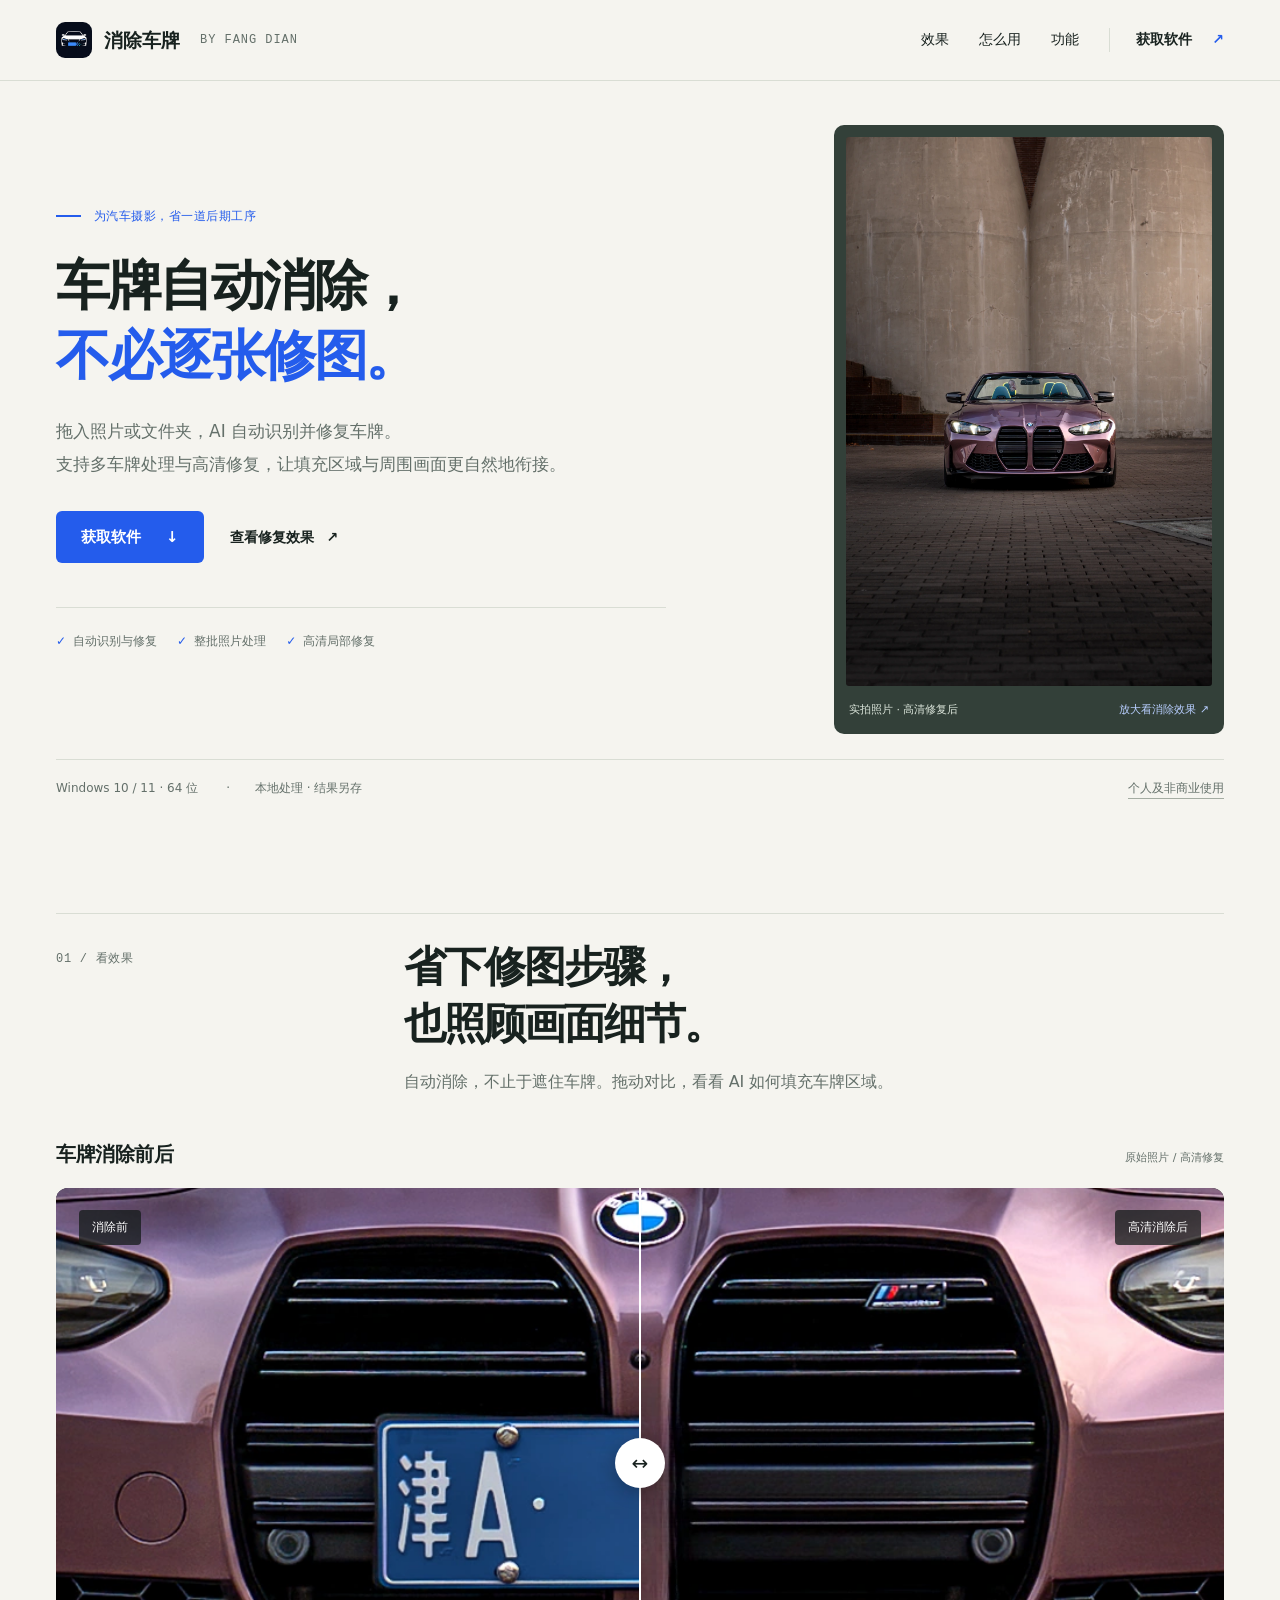
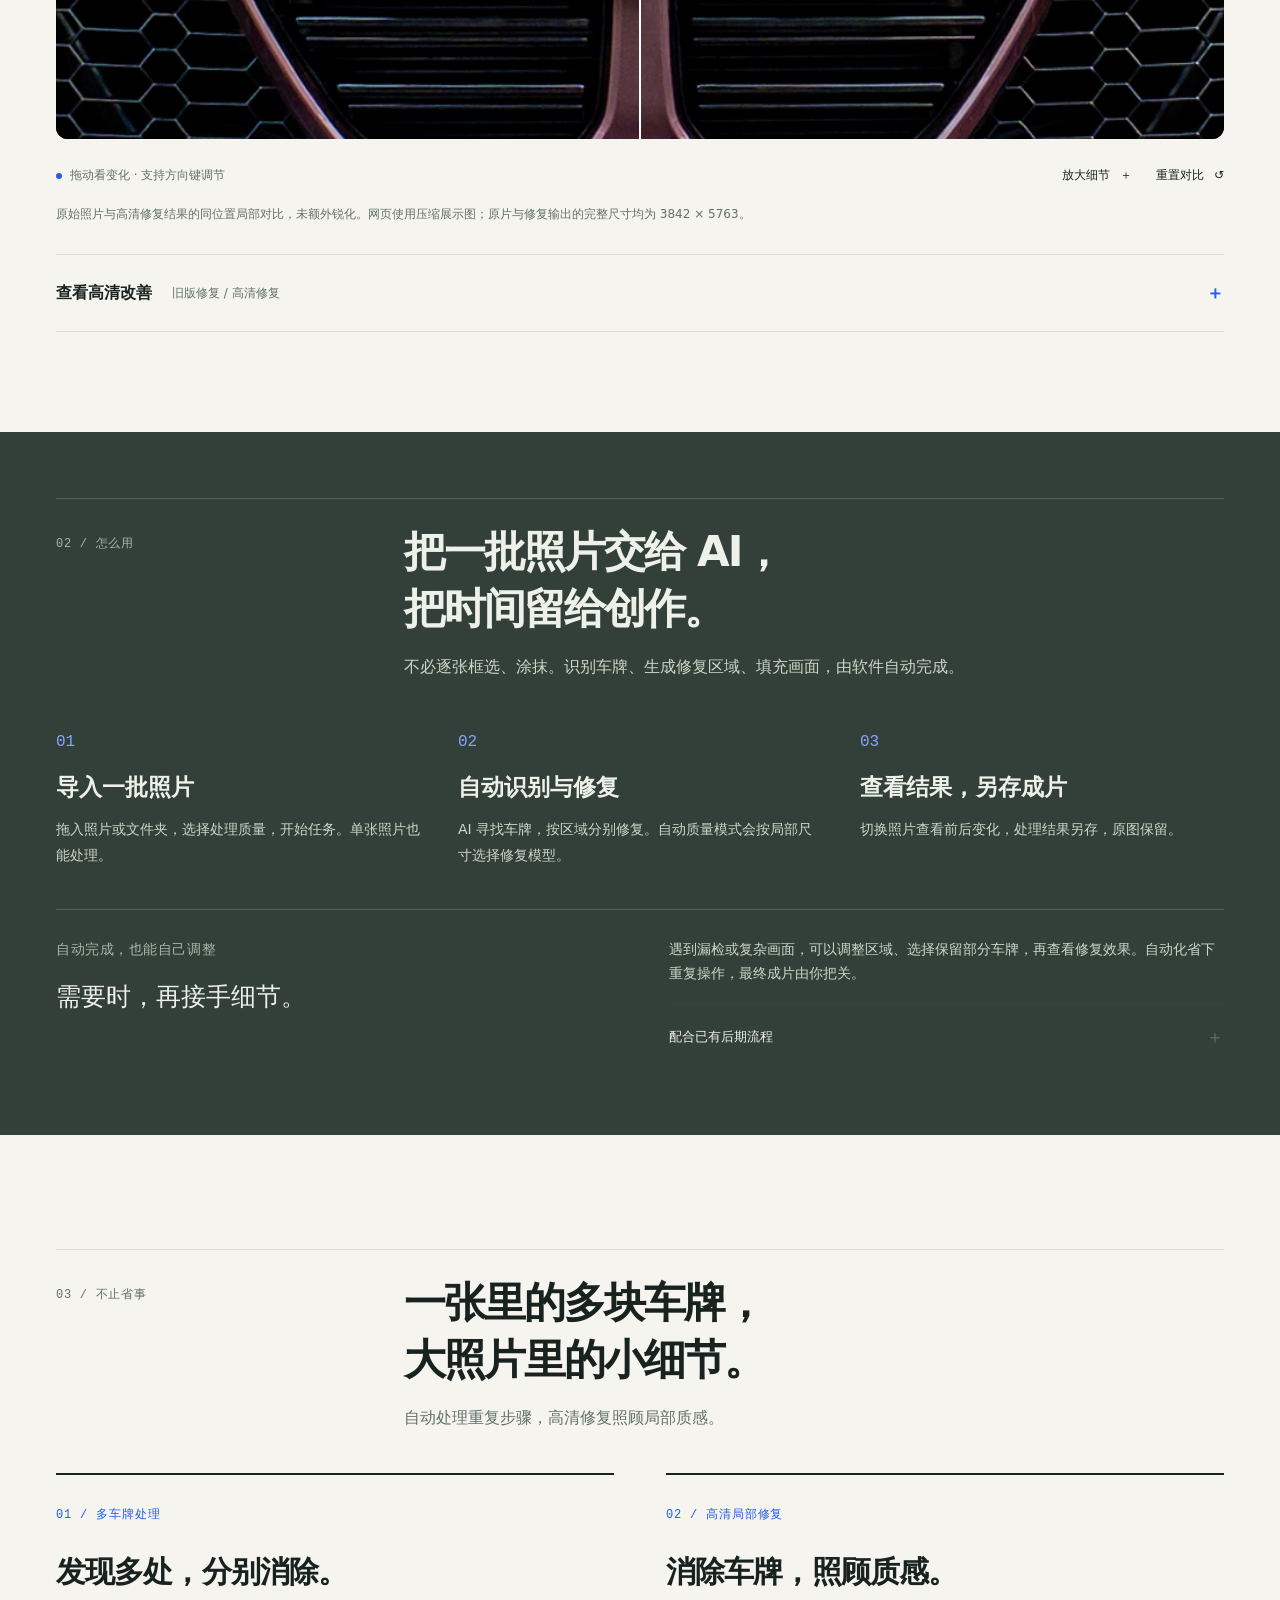
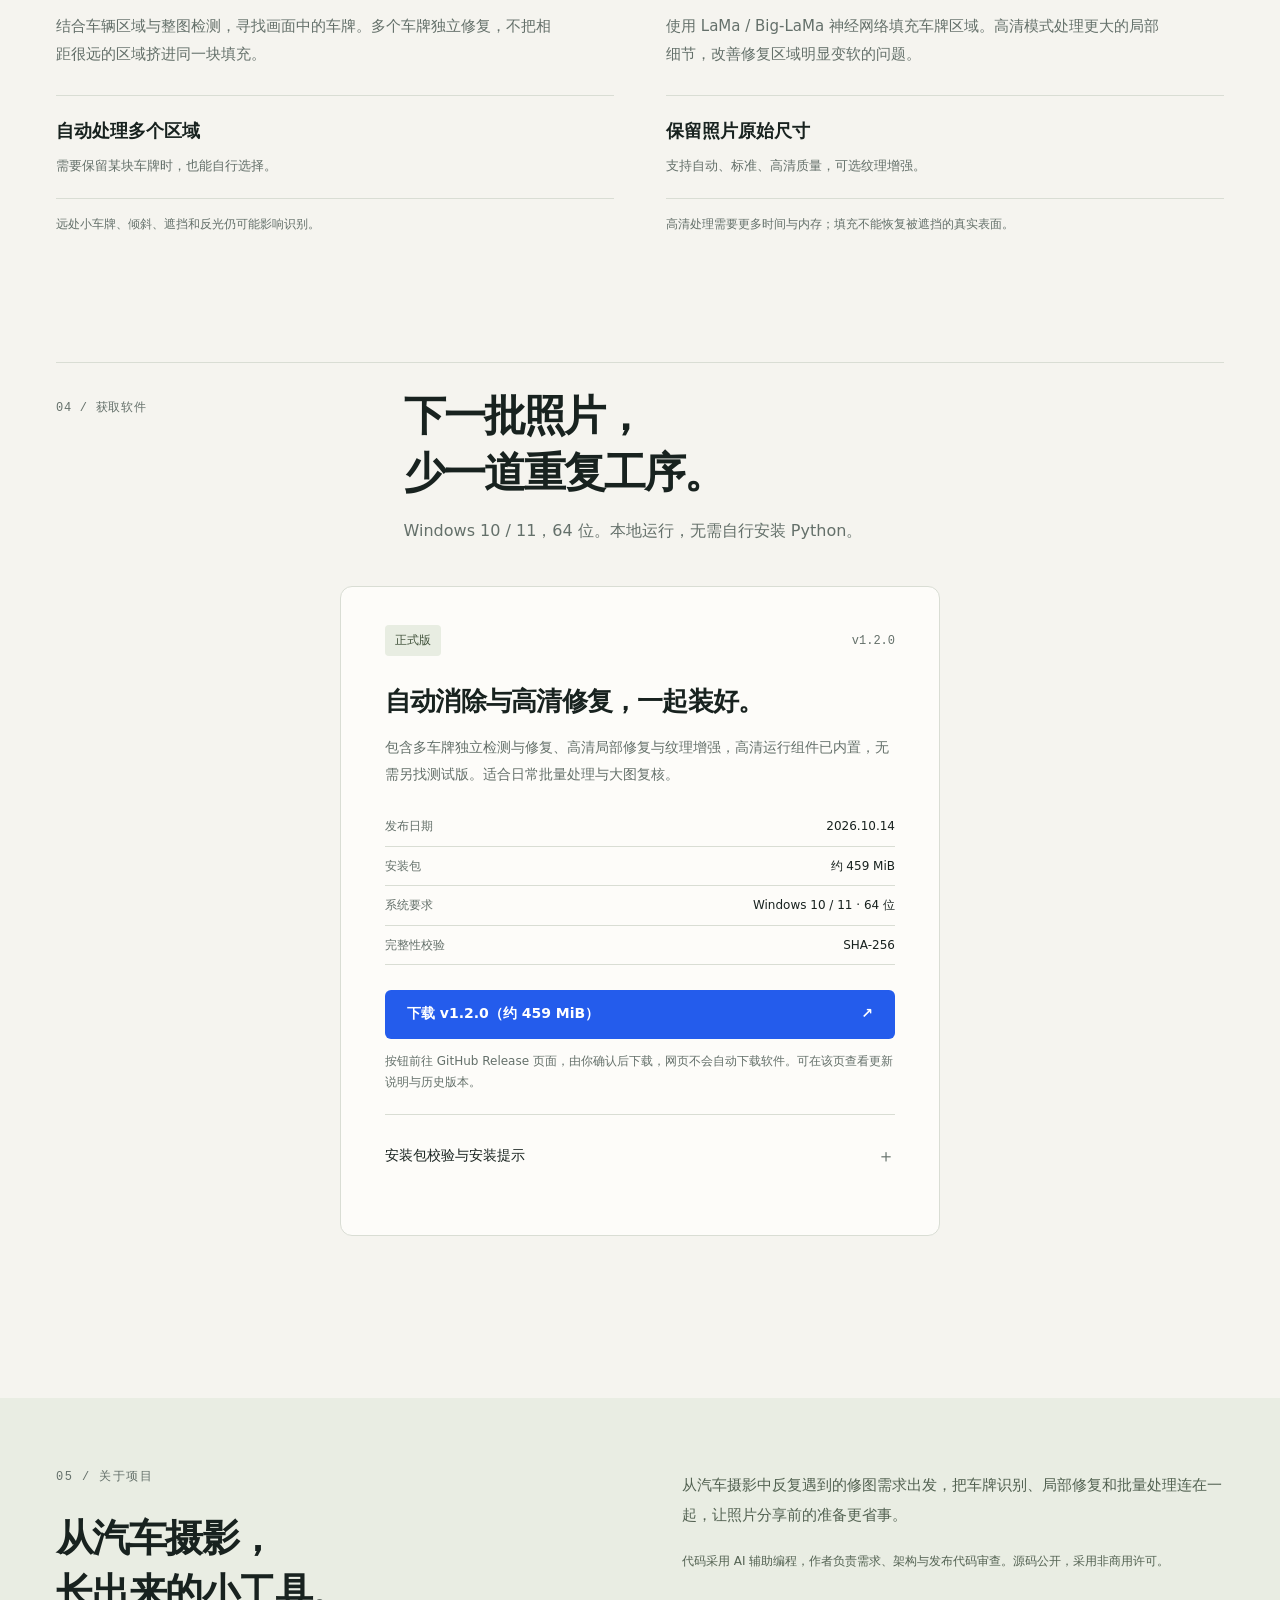
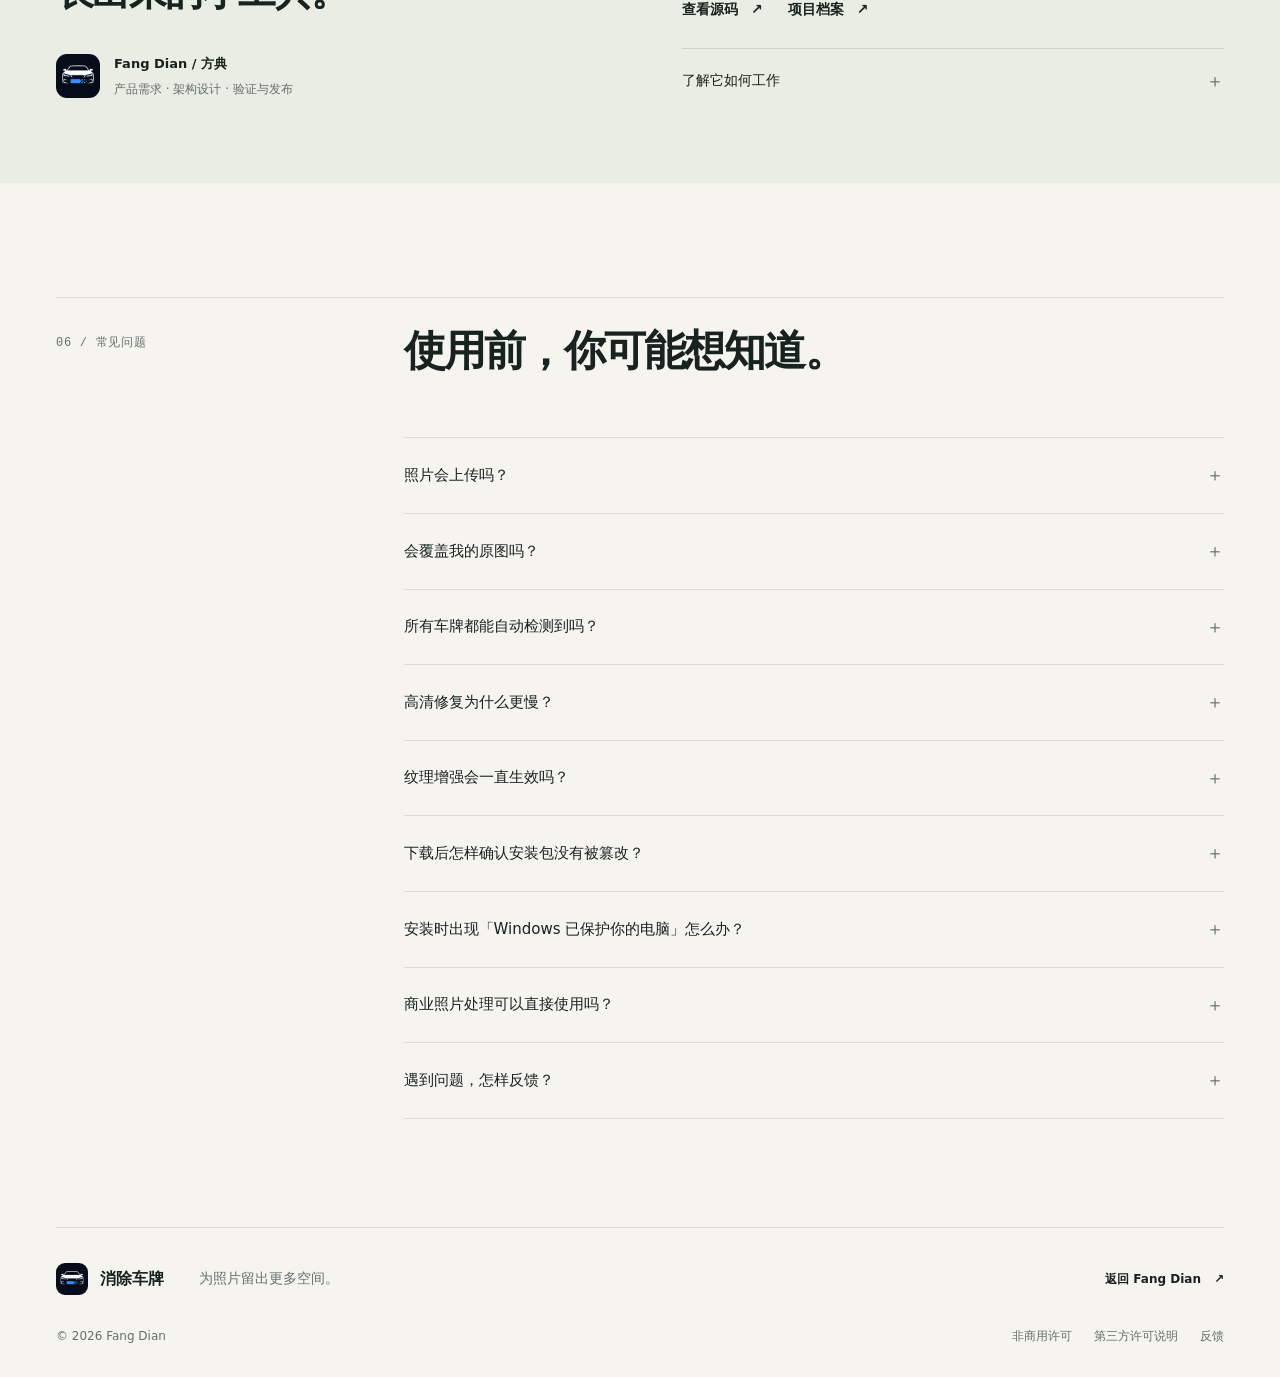
==== commit 3950e364: "feat(site): emphasize automatic batch removal and HD results" ====
--- a/product-site/index.html
+++ b/product-site/index.html
@@ -3,44 +3,48 @@
 <head>
   <meta charset="utf-8">
   <meta name="viewport" content="width=device-width,initial-scale=1">
-  <meta name="description" content="消除车牌：面向汽车摄影的 Windows 离线工具。v1.2.0 支持多车牌独立检测修复、高清局部修复与纹理增强，批量处理并保留人工复核。">
+  <meta name="description" content="车牌自动消除，不必逐张修图。拖入照片或文件夹，AI 自动识别并高清修复车牌，支持多车牌与批量处理。">
   <meta name="theme-color" content="#f5f4ef">
   <link rel="canonical" href="https://fangdian.xyz/remove-number-plate/">
   <meta property="og:type" content="website">
-  <meta property="og:title" content="消除车牌 — 让汽车照片，专注于车本身。">
-  <meta property="og:description" content="本地离线识别并修复车牌，支持多车牌处理与人工复核。">
+  <meta property="og:title" content="消除车牌 — 车牌自动消除，不必逐张修图。">
+  <meta property="og:description" content="拖入照片或文件夹，AI 自动识别并高清修复车牌，省去逐张手动涂抹。">
   <meta property="og:url" content="https://fangdian.xyz/remove-number-plate/">
   <meta property="og:image" content="https://fangdian.xyz/remove-number-plate/assets/high.webp">
   <meta name="twitter:card" content="summary_large_image">
   <link rel="icon" href="./assets/logo.png" type="image/png">
-  <link rel="stylesheet" href="./styles.css?v=20261015p6">
-  <script src="./site.js?v=20261015p6" defer></script>
-  <title>消除车牌 — 面向汽车摄影的离线修复工具</title>
+  <link rel="stylesheet" href="./styles.css?v=20261015p8">
+  <script src="./site.js?v=20261015p8" defer></script>
+  <title>消除车牌 — AI 自动识别，高清消除车牌</title>
 </head>
 <body>
   <a class="skip" href="#main">跳到主要内容</a>
   <header class="site-header">
     <div class="container header-inner">
       <a class="brand" href="#main" aria-label="消除车牌首页"><img src="./assets/logo.png" width="36" height="36" alt=""><span>消除车牌</span><span class="brand-caption">BY FANG DIAN</span></a>
-      <nav aria-label="页面导航"><a href="#compare">效果</a><a href="#features">功能</a><a href="#project">项目</a><a class="nav-download" href="#download">获取软件 <span aria-hidden="true">↗</span></a></nav>
+      <nav aria-label="页面导航"><a href="#compare">效果</a><a href="#workflow">怎么用</a><a href="#features">功能</a><a class="nav-download" href="#download">获取软件 <span aria-hidden="true">↗</span></a></nav>
     </div>
   </header>
   <main id="main">
     <section class="hero container" aria-labelledby="hero-title">
-      <div class="hero-copy">
-        <div class="eyebrow"><span class="line"></span> BUILT FOR AUTOMOTIVE PHOTOGRAPHY</div>
-        <h1 id="hero-title">让汽车照片，<br>专注于<span>车本身。</span></h1>
-        <div class="hero-deck"><p>本地离线识别并修复车牌。<br>多车牌处理、大图修复，最后由你复核。</p><div class="hero-actions"><a class="button primary" href="https://github.com/SARSfang/RemoveNumberPlate" target="_blank" rel="noopener noreferrer">获取软件 <span aria-hidden="true">↗</span></a><a class="text-link" href="#compare">看看修复效果 <span aria-hidden="true">↓</span></a></div><span class="hero-acquisition-note">通过 GitHub 仓库获取 · Windows 64 位</span></div>
+      <div class="hero-layout">
+        <div class="hero-copy">
+          <p class="eyebrow"><span class="line"></span> 为汽车摄影，省一道后期工序</p>
+          <h1 id="hero-title">车牌自动消除，<br><span>不必逐张修图。</span></h1>
+          <p class="hero-description">拖入照片或文件夹，AI 自动识别并修复车牌。<br>支持多车牌处理与高清修复，让填充区域与周围画面更自然地衔接。</p>
+          <div class="hero-actions"><a class="button primary" href="#download">获取软件 <span aria-hidden="true">↓</span></a><a class="text-link" href="#compare">查看修复效果 <span aria-hidden="true">↗</span></a></div>
+          <div class="hero-benefits" aria-label="主要能力"><span>自动识别与修复</span><span>整批照片处理</span><span>高清局部修复</span></div>
+        </div>
+        <figure class="hero-result">
+          <img src="./assets/high-full.webp" width="1280" height="1920" alt="AI 高清消除车牌后的完整汽车照片，保留原始构图" fetchpriority="high">
+          <figcaption><span>实拍照片 · 高清修复后</span><a href="#compare">放大看消除效果 <span aria-hidden="true">↗</span></a></figcaption>
+        </figure>
       </div>
-      <div class="hero-showcase" data-reveal aria-label="完整修复照片与同位置局部放大">
-        <div class="hero-full-column"><figure class="hero-full-frame"><img src="./assets/high-full.webp" width="1280" height="1920" alt="高清消除车牌后的完整照片，包含汽车、墙面与地面，保留原始构图" fetchpriority="high"><span class="crop-outline" aria-hidden="true"><span>放大范围</span></span></figure><span class="full-caption">完整构图 · 高清修复后</span></div>
-        <div class="hero-detail-column"><div class="detail-heading"><span class="eyebrow">A CLOSER LOOK</span><span class="detail-index">01 / DETAIL</span></div><h2>完整照片，<br>也经得起细看。</h2><p>保留原来的画面。<br>把车牌区域，放大给你看。</p><figure class="hero-inset"><img src="./assets/high.webp" width="1004" height="1004" alt="左侧照片中标记范围的放大子图，展示高清修复后的格栅细节"><figcaption><span><i></i>车牌区域 · 局部放大</span><span>HIGH-RES REPAIR</span></figcaption></figure><a class="showcase-link" href="#compare">查看消除前后 <span aria-hidden="true">↓</span></a></div>
-      </div>
-      <div class="hero-foot"><span>Windows 10 / 11 · 64 位</span><span>本地处理</span><span>结果另存</span><a href="./LICENSE.txt">个人及非商业使用</a></div>
+      <div class="hero-foot"><span>Windows 10 / 11 · 64 位</span><span>本地处理 · 结果另存</span><a href="./LICENSE.txt">个人及非商业使用</a></div>
     </section>
 
     <section class="section container" id="compare" aria-labelledby="compare-title">
-      <div class="section-heading" data-reveal><p class="eyebrow">01 / THE DIFFERENCE</p><div><h2 id="compare-title">效果，让照片说话。</h2><p>先看车牌消除前后，再看高清修复的细节改善。两组均为同一张实拍照片。</p></div></div>
+      <div class="section-heading" data-reveal><p class="eyebrow">01 / 看效果</p><div><h2 id="compare-title">省下修图步骤，<br>也照顾画面细节。</h2><p>自动消除，不止于遮住车牌。拖动对比，看看 AI 如何填充车牌区域。</p></div></div>
       <div class="comparison-subheading"><h3>车牌消除前后</h3><span>原始照片 / 高清修复</span></div>
       <div class="comparison-group" data-comparison data-before-label="消除前" data-after-label="高清消除后" data-reveal>
         <div class="comparison" id="removal-comparison" style="--split:50%">
@@ -54,8 +58,9 @@
       </div>
       <p class="fineprint">原始照片与高清修复结果的同位置局部对比，未额外锐化。网页使用压缩展示图；原片与修复输出的完整尺寸均为 3842 × 5763。</p>
       <noscript><p class="fineprint">可直接查看：<a href="./assets/original.webp">消除前</a> · <a href="./assets/high.webp">高清消除后</a>。</p></noscript>
+      <details class="hd-comparison"><summary>查看高清改善 <span class="summary-note">旧版修复 / 高清修复</span><span aria-hidden="true">＋</span></summary><div class="details-content">
       <div class="comparison-subheading second-comparison"><h3>高清修复改善</h3><span>旧版修复 / 高清修复</span></div>
-      <div class="comparison-group" data-comparison data-before-label="旧版修复" data-after-label="高清修复" data-reveal>
+      <div class="comparison-group" data-comparison data-before-label="旧版修复" data-after-label="高清修复">
       <div class="comparison" id="comparison" style="--split:50%">
         <img class="comparison-image" src="./assets/high.webp" width="1004" height="1004" alt="高清修复的格栅局部" loading="lazy">
         <div class="comparison-before"><img class="comparison-image" src="./assets/legacy.webp" width="1004" height="1004" alt="旧版修复的同位置格栅局部" loading="lazy"></div>
@@ -67,48 +72,53 @@
       </div>
       <p class="fineprint">展示的是旧版与高清修复结果，并非原图与结果。两张图使用相同裁剪和展示倍率，未额外锐化；本例纹理增强因强结构边缘自动跳过。不同照片的效果会有差异。</p>
       <noscript><p class="fineprint">当前浏览器未启用脚本，以下图片可直接查看：<a href="./assets/legacy.webp">旧版修复</a> · <a href="./assets/high.webp">高清修复</a>。</p></noscript>
+      </div></details>
     </section>
 
+    <section class="workflow-section" id="workflow" aria-labelledby="workflow-title"><div class="container">
+      <div class="section-heading" data-reveal><p class="eyebrow">02 / 怎么用</p><div><h2 id="workflow-title">把一批照片交给 AI，<br>把时间留给创作。</h2><p>不必逐张框选、涂抹。识别车牌、生成修复区域、填充画面，由软件自动完成。</p></div></div>
+      <ol class="steps" data-reveal>
+        <li><span class="step-number">01</span><h3>导入一批照片</h3><p>拖入照片或文件夹，选择处理质量，开始任务。单张照片也能处理。</p></li>
+        <li><span class="step-number">02</span><h3>自动识别与修复</h3><p>AI 寻找车牌，按区域分别修复。自动质量模式会按局部尺寸选择修复模型。</p></li>
+        <li><span class="step-number">03</span><h3>查看结果，另存成片</h3><p>切换照片查看前后变化，处理结果另存，原图保留。</p></li>
+      </ol>
+      <div class="workflow-extras" data-reveal><div><p class="eyebrow">自动完成，也能自己调整</p><h3>需要时，再接手细节。</h3></div><div><p>遇到漏检或复杂画面，可以调整区域、选择保留部分车牌，再查看修复效果。自动化省下重复操作，最终成片由你把关。</p><details><summary>配合已有后期流程 <span aria-hidden="true">＋</span></summary><p>支持监视文件夹、输出命名、水印与 EXIF 配置，按需开启。</p></details></div></div>
+    </div></section>
+
     <section class="section container" id="features" aria-labelledby="features-title">
-      <div class="section-heading" data-reveal><p class="eyebrow">02 / RECENT UPDATES</p><div><h2 id="features-title">从一块车牌，<br>到整张照片的细节。</h2><p>近期两项升级，回应真实照片处理中的问题。</p></div></div>
+      <div class="section-heading" data-reveal><p class="eyebrow">03 / 不止省事</p><div><h2 id="features-title">一张里的多块车牌，<br>大照片里的小细节。</h2><p>自动处理重复步骤，高清修复照顾局部质感。</p></div></div>
       <div class="feature-grid">
-        <article class="feature" data-reveal><span class="feature-number">01 — MULTIPLE PLATES</span><h3>多车牌，分别处理。</h3><p>车辆区域检测之外，增加整图补充检测，减少遗漏。多个车牌分别修复，避免相距很远的区域共用一块填充。</p><div class="plate-list" aria-label="选择保留功能示意，非实测截图"><div class="demo-caption">区域清单示意</div><div><span>车牌区域 01</span><span class="list-state"><i></i>消除</span></div><div><span>车牌区域 02</span><span class="list-state preserve">保留</span></div><div><span>车牌区域 03</span><span class="list-state"><i></i>消除</span></div></div><p class="feature-note">在复核编辑器里，选择消除哪些、保留哪些。</p></article>
-        <article class="feature" data-reveal><span class="feature-number">02 — HIGH-RESOLUTION REPAIR</span><h3>大图，少一点模糊感。</h3><p>新增高清修复模式，按局部区域处理，改善填充区域与周围清晰度不一致的问题，保留输出照片的原始尺寸。</p><div class="quality-demo" aria-label="高清设置示意，非可操作的软件设置"><div class="demo-caption">设置示意 · v1.2.0</div><div class="quality-options"><span class="selected">自动</span><span>标准</span><span>高清</span></div><div class="texture-row"><span>纹理增强<small>默认开启 · 按画面条件生效</small></span><span class="switch-illustration" aria-hidden="true"></span></div></div><p class="feature-note">可关闭纹理增强；高清处理通常需要更多时间与内存。</p></article>
+        <article class="feature" data-reveal><span class="feature-number">01 / 多车牌处理</span><h3>发现多处，分别消除。</h3><p>结合车辆区域与整图检测，寻找画面中的车牌。多个车牌独立修复，不把相距很远的区域挤进同一块填充。</p><div class="capability-note"><strong>自动处理多个区域</strong><span>需要保留某块车牌时，也能自行选择。</span></div><p class="feature-note">远处小车牌、倾斜、遮挡和反光仍可能影响识别。</p></article>
+        <article class="feature" data-reveal><span class="feature-number">02 / 高清局部修复</span><h3>消除车牌，照顾质感。</h3><p>使用 LaMa / Big-LaMa 神经网络填充车牌区域。高清模式处理更大的局部细节，改善修复区域明显变软的问题。</p><div class="capability-note"><strong>保留照片原始尺寸</strong><span>支持自动、标准、高清质量，可选纹理增强。</span></div><p class="feature-note">高清处理需要更多时间与内存；填充不能恢复被遮挡的真实表面。</p></article>
       </div>
     </section>
 
-    <section class="workflow-section" id="workflow" aria-labelledby="workflow-title"><div class="container">
-      <div class="section-heading" data-reveal><p class="eyebrow">03 / YOUR WORKFLOW</p><div><h2 id="workflow-title">自动处理，<br>保留你的判断。</h2><p>从导入到另存，关键步骤都可以复核。</p></div></div>
-      <ol class="steps" data-reveal><li><span class="step-number">01</span><h3>导入照片</h3><p>拖入单张或一组照片，开始本地处理。照片留在你的电脑上。</p></li><li><span class="step-number">02</span><h3>识别与修复</h3><p>检测车牌，沿区域生成遮罩，再对各个区域进行局部填充。</p></li><li><span class="step-number">03</span><h3>复核后另存</h3><p>查看前后对比，调整区域或保留部分车牌；结果另存，不覆盖原图。</p></li></ol>
-      <div class="workflow-extras" data-reveal><div><span class="eyebrow">FIT INTO YOUR EDITING</span><h3>适合一张，也适合一批。</h3></div><div><p>批量处理、区域微调与历史对比，帮助整理成片交付前的重复工作。</p><details><summary>还有这些工作流选项 <span aria-hidden="true">＋</span></summary><p>可配置监视文件夹、输出命名、水印与 EXIF 信息。按需要开启，保留自己的后期流程。</p></details></div></div>
-    </div></section>
-
     <section class="section container" id="download" aria-labelledby="download-title">
-      <div class="section-heading" data-reveal><p class="eyebrow">04 / GET THE APP</p><div><h2 id="download-title">获取最新版本。</h2><p>Windows 10 / 11，64 位。本地运行，无需自行安装 Python。</p></div></div>
+      <div class="section-heading" data-reveal><p class="eyebrow">04 / 获取软件</p><div><h2 id="download-title">下一批照片，<br>少一道重复工序。</h2><p>Windows 10 / 11，64 位。本地运行，无需自行安装 Python。</p></div></div>
       <div class="download-grid single-card">
-        <article class="download-card" data-reveal><div class="download-top"><span class="badge">正式版</span><span class="version">v1.2.0</span></div><h3>一个安装包，日常与高清都包含。</h3><p>包含多车牌独立检测与修复、高清局部修复与纹理增强，高清运行组件已内置，无需另找测试版。适合日常批量处理与大图复核。</p><dl><div><dt>发布日期</dt><dd>2026.10.14</dd></div><div><dt>安装包</dt><dd>约 459 MiB</dd></div><div><dt>系统要求</dt><dd>Windows 10 / 11 · 64 位</dd></div><div><dt>完整性校验</dt><dd>SHA-256</dd></div></dl><a class="button primary" href="https://github.com/SARSfang/RemoveNumberPlate/releases/tag/v1.2.0" target="_blank" rel="noopener noreferrer">下载 v1.2.0（约 459 MiB） <span aria-hidden="true">↗</span></a><p class="download-note">按钮前往 GitHub Release 页面，由你确认后下载，网页不会自动下载软件。可在该页查看更新说明与历史版本。</p><div class="checksum"><p class="checksum-label">安装包 SHA-256（RemoveNumberPlate-Setup-v1.2.0-win64.exe）</p><div class="hash-box"><code id="sha256-v120">2642d1554a167c5004ac1c1908784c896f1b2f97d27a4532f7613e3d4c6602d1</code><button type="button" class="copy-hash" data-copy-target="sha256-v120">复制哈希</button></div><p class="checksum-hint">以 GitHub Release 页面随附的 <code>SHA256SUMS.txt</code> 为准。校验方法与未签名安装提示见<a href="#faq">下方常见问题</a>。</p></div></article>
+        <article class="download-card" data-reveal><div class="download-top"><span class="badge">正式版</span><span class="version">v1.2.0</span></div><h3>自动消除与高清修复，一起装好。</h3><p>包含多车牌独立检测与修复、高清局部修复与纹理增强，高清运行组件已内置，无需另找测试版。适合日常批量处理与大图复核。</p><dl><div><dt>发布日期</dt><dd>2026.10.14</dd></div><div><dt>安装包</dt><dd>约 459 MiB</dd></div><div><dt>系统要求</dt><dd>Windows 10 / 11 · 64 位</dd></div><div><dt>完整性校验</dt><dd>SHA-256</dd></div></dl><a class="button primary" href="https://github.com/SARSfang/RemoveNumberPlate/releases/tag/v1.2.0" target="_blank" rel="noopener noreferrer">下载 v1.2.0（约 459 MiB） <span aria-hidden="true">↗</span></a><p class="download-note">按钮前往 GitHub Release 页面，由你确认后下载，网页不会自动下载软件。可在该页查看更新说明与历史版本。</p><details class="checksum"><summary>安装包校验与安装提示 <span aria-hidden="true">＋</span></summary><p class="checksum-label">安装包 SHA-256（RemoveNumberPlate-Setup-v1.2.0-win64.exe）</p><div class="hash-box"><code id="sha256-v120">2642d1554a167c5004ac1c1908784c896f1b2f97d27a4532f7613e3d4c6602d1</code><button type="button" class="copy-hash" data-copy-target="sha256-v120">复制哈希</button></div><p class="checksum-hint">以 GitHub Release 页面随附的 <code>SHA256SUMS.txt</code> 为准。校验方法与未签名安装提示见<a href="#faq">下方常见问题</a>。</p></details></article>
       </div>
       <div class="license-note" data-reveal><span class="small-dot"></span><p>个人及非商业用途可使用。商业使用需另行授权，详见<a href="./LICENSE.txt">软件许可</a>。第三方组件遵循各自许可。</p></div>
     </section>
 
-    <section class="project-section" id="project" aria-labelledby="project-title"><div class="container project-layout" data-reveal><div><p class="eyebrow">05 / BEHIND THE PROJECT</p><h2 id="project-title">从汽车摄影，<br>长出来的小工具。</h2><div class="author"><img src="./assets/logo.png" width="44" height="44" alt=""><div><strong>Fang Dian / 方典</strong><span>产品需求 · 架构设计 · 验证与发布</span></div></div></div><div class="project-body"><p>汽车照片准备分享时，去除车牌是一项重复而细致的工作：需要照顾隐私，也希望留下车身和格栅的质感。</p><p>这个项目把识别、局部修复和人工复核放在一个离线桌面工具里。自动化负责重复步骤，最终效果仍由使用者确认。</p><p class="project-credit">代码采用 AI 辅助编程，作者负责需求、架构与发布代码审查。源码公开，采用非商用许可。</p><div class="project-links"><a class="text-link" href="https://github.com/SARSfang/RemoveNumberPlate" target="_blank" rel="noopener noreferrer">查看源码 <span aria-hidden="true">↗</span></a><a class="text-link" href="https://me.fangdian.xyz/development/remove-number-plate.html">项目档案 <span aria-hidden="true">↗</span></a></div><details><summary>了解它如何工作 <span aria-hidden="true">＋</span></summary><p>检测结果生成局部遮罩，修复模型填充区域，之后由编辑器复核。标准版使用 ONNX Runtime 与 LaMa；高清模式使用 Big-LaMa 组件，桌面界面使用 WebView2。</p><p>填充是根据周边内容生成的结果，不能恢复被车牌遮挡的真实表面。复杂反光、格栅和小车牌需要特别复核。</p></details></div></div></section>
+    <section class="project-section" id="project" aria-labelledby="project-title"><div class="container project-layout" data-reveal><div><p class="eyebrow">05 / 关于项目</p><h2 id="project-title">从汽车摄影，<br>长出来的小工具。</h2><div class="author"><img src="./assets/logo.png" width="44" height="44" alt=""><div><strong>Fang Dian / 方典</strong><span>产品需求 · 架构设计 · 验证与发布</span></div></div></div><div class="project-body"><p>从汽车摄影中反复遇到的修图需求出发，把车牌识别、局部修复和批量处理连在一起，让照片分享前的准备更省事。</p><p class="project-credit">代码采用 AI 辅助编程，作者负责需求、架构与发布代码审查。源码公开，采用非商用许可。</p><div class="project-links"><a class="text-link" href="https://github.com/SARSfang/RemoveNumberPlate" target="_blank" rel="noopener noreferrer">查看源码 <span aria-hidden="true">↗</span></a><a class="text-link" href="https://me.fangdian.xyz/development/remove-number-plate.html">项目档案 <span aria-hidden="true">↗</span></a></div><details><summary>了解它如何工作 <span aria-hidden="true">＋</span></summary><p>检测结果生成局部遮罩，修复模型填充区域，之后由编辑器复核。标准版使用 ONNX Runtime 与 LaMa；高清模式使用 Big-LaMa 组件，桌面界面使用 WebView2。</p><p>填充是根据周边内容生成的结果，不能恢复被车牌遮挡的真实表面。复杂反光、格栅和小车牌需要特别复核。</p></details></div></div></section>
 
-    <section class="section container faq-section" id="faq" aria-labelledby="faq-title"><div class="section-heading" data-reveal><p class="eyebrow">06 / GOOD TO KNOW</p><div><h2 id="faq-title">使用前，你可能想知道。</h2></div></div><div class="faq-list" data-reveal>
+    <section class="section container faq-section" id="faq" aria-labelledby="faq-title"><div class="section-heading" data-reveal><p class="eyebrow">06 / 常见问题</p><div><h2 id="faq-title">使用前，你可能想知道。</h2></div></div><div class="faq-list" data-reveal>
       <details><summary>照片会上传吗？<span aria-hidden="true">＋</span></summary><p>软件的照片识别、修复与复核都在本机完成，无需上传照片。本网页仅展示预先准备的示例，没有上传照片或在线修复功能。</p></details>
       <details><summary>会覆盖我的原图吗？<span aria-hidden="true">＋</span></summary><p>处理结果另存，原图保留。输出照片保持输入尺寸；最终文件的压缩和元信息仍取决于导出设置。</p></details>
       <details><summary>所有车牌都能自动检测到吗？<span aria-hidden="true">＋</span></summary><p>不能保证。远处小车牌、倾斜、遮挡和反光可能造成漏检或误检。可以在复核编辑器调整区域，并选择保留或消除。</p></details>
       <details><summary>高清修复为什么更慢？<span aria-hidden="true">＋</span></summary><p>更大的局部区域需要更多计算与内存。高清修复默认使用自动模式，可调整处理上限。当前版本在 CPU 环境验证，实际速度取决于照片尺寸与电脑配置。</p></details>
       <details><summary>纹理增强会一直生效吗？<span aria-hidden="true">＋</span></summary><p>不会。开关默认开启，但仅在邻近细节适合时补充纹理；强结构边缘、颜色不匹配或来源不足会自动跳过。开关与强度均可调整。</p></details>
       <details><summary>下载后怎样确认安装包没有被篡改？<span aria-hidden="true">＋</span></summary><p>建议核对 SHA-256 哈希。在安装包所在文件夹打开 PowerShell，运行：</p><div class="faq-command"><code>Get-FileHash .\RemoveNumberPlate-Setup-v1.2.0-win64.exe -Algorithm SHA256</code></div><p>把输出的哈希与本页下载卡片中的哈希、或 GitHub Release 页随附的 <code>SHA256SUMS.txt</code> 逐位比对，一致再安装。若不一致，不要运行安装包。</p></details>
-      <details><summary>安装时出现「Windows 已保护你的电脑」怎么办？<span aria-hidden="true">＋</span></summary><p>安装包目前未购买代码签名证书，SmartScreen 可能提示未知发布者，这不等于文件有问题。确认安装包来自<a href="https://github.com/SARSfang/RemoveNumberPlate/releases/tag/v1.2.0" target="_blank" rel="noopener noreferrer">官方 GitHub Release</a> 且哈希核对一致后，可在提示窗口选择「更多信息」→「仍要运行」。请不要从第三方镜像或网盘转载链接下载。</p></details>
+      <details><summary>安装时出现「Windows 已保护你的电脑」怎么办？<span aria-hidden="true">＋</span></summary><p>安装包目前未做代码签名，SmartScreen 可能提示未知发布者。哈希校验用于确认文件与官方发布一致，不是安全性保证。确认安装包来自<a href="https://github.com/SARSfang/RemoveNumberPlate/releases/tag/v1.2.0" target="_blank" rel="noopener noreferrer">官方 GitHub Release</a> 且哈希核对一致后，可在提示窗口选择「更多信息」→「仍要运行」。请不要从第三方镜像或网盘转载链接下载。</p></details>
       <details><summary>商业照片处理可以直接使用吗？<span aria-hidden="true">＋</span></summary><p>当前许可仅授予个人及非商业用途。用于商业摄影或服务前，请联系作者确认授权。<a href="./LICENSE.txt">阅读完整许可</a>。</p></details>
       <details><summary>遇到问题，怎样反馈？<span aria-hidden="true">＋</span></summary><p>可以在 <a href="https://github.com/SARSfang/RemoveNumberPlate/issues" target="_blank" rel="noopener noreferrer">GitHub Issues</a> 描述版本、问题和复现步骤。分享照片前，请检查隐私并确认有权公开。</p></details>
     </div></section>
   </main>
   <footer class="container footer"><div class="footer-main"><a class="brand" href="#main"><img src="./assets/logo.png" width="32" height="32" alt=""><span>消除车牌</span></a><p>为照片留出更多空间。</p><a class="text-link" href="https://me.fangdian.xyz/">返回 Fang Dian <span aria-hidden="true">↗</span></a></div><div class="footer-meta"><span>© 2026 Fang Dian</span><div><a href="./LICENSE.txt">非商用许可</a><a href="./THIRD_PARTY_NOTICES.txt">第三方许可说明</a><a href="https://github.com/SARSfang/RemoveNumberPlate/issues" target="_blank" rel="noopener noreferrer">反馈</a></div></div></footer>
   <div class="get-bar" data-get-bar role="region" aria-label="获取软件" hidden>
-    <p class="get-bar-meta">v1.2.0 正式版<br>Windows 10 / 11 · 64 位</p>
-    <a class="button primary" href="https://github.com/SARSfang/RemoveNumberPlate/releases/tag/v1.2.0" target="_blank" rel="noopener noreferrer">获取软件 <span aria-hidden="true">↗</span></a>
+    <p class="get-bar-meta">AI 自动消除 · 高清修复<br>v1.2.0 / Windows 64 位</p>
+    <a class="button primary" href="#download">获取软件 <span aria-hidden="true">↓</span></a>
   </div>
 </body>
 </html>
--- a/product-site/styles.css
+++ b/product-site/styles.css
@@ -83,3 +83,99 @@
 .error-main>p{font-size:16px;color:var(--muted)}
 .error-actions{display:flex;flex-wrap:wrap;align-items:center;gap:24px;margin-top:34px}
 @media(max-width:620px){.error-main{padding:72px 0 100px}.error-actions{gap:18px}}
+
+/* 自动处理优先：首屏结果、主要对比、批量流程。 */
+.hero{padding-top:44px}
+.hero-layout{display:grid;grid-template-columns:1.25fr 1fr;gap:70px;align-items:center}
+.hero-copy{padding:30px 0}
+.hero .eyebrow{letter-spacing:.04em;font-family:var(--sans)}
+.hero h1{font-size:clamp(38px,4.25vw,64px);line-height:1.28;letter-spacing:-.045em;margin:25px 0}
+.hero-description{max-width:530px;font-size:17px;line-height:1.95;color:var(--muted);margin-bottom:30px}
+.hero-actions{gap:26px;margin-top:0}
+.hero-actions .button{min-height:52px;padding-inline:24px;font-size:15px}
+.hero-benefits{display:flex;flex-wrap:wrap;gap:10px 20px;margin-top:44px;padding-top:23px;border-top:1px solid var(--line);font-size:12px;color:var(--muted)}
+.hero-benefits span:before{content:"✓";color:var(--blue);margin-right:7px}
+.hero-result{margin:0;position:relative;justify-self:end;width:min(100%,390px);padding:12px 12px 0;background:var(--dark);border-radius:10px}
+.hero-result>img{width:100%;height:auto;display:block;aspect-ratio:2/3;object-fit:contain;border-radius:3px}
+.hero-result figcaption{display:flex;align-items:center;justify-content:space-between;gap:12px;flex-wrap:wrap;padding:15px 3px;font-size:11px;color:#dce5db;line-height:1.6}
+.hero-result figcaption a{color:#b8ceff}
+.hero-foot{margin-top:25px;border-top:1px solid var(--line);padding-top:18px}
+.section-heading>.eyebrow{letter-spacing:.06em}
+.hd-comparison{margin-top:28px;border-block:1px solid var(--line);padding:0}
+.hd-comparison>summary{display:flex;align-items:center;gap:20px;padding:23px 0;cursor:pointer;font-size:16px;font-weight:600;list-style:none}
+.hd-comparison>summary::-webkit-details-marker{display:none}
+.hd-comparison>summary>span:last-child{margin-left:auto;color:var(--blue)}
+.hd-comparison .summary-note{color:var(--muted);font-weight:400;font-size:12px}
+.hd-comparison[open]>summary>.summary-note{transform:none}
+.hd-comparison[open]>summary>span:last-child{transform:rotate(45deg)}
+.details-content{padding-bottom:25px}
+.hd-comparison .second-comparison{margin:0 0 17px;padding:0;border:0}
+.feature-grid{gap:52px}
+.feature{border-top:2px solid var(--ink);padding-top:24px}
+.feature h3{font-size:30px}
+.capability-note{margin:26px 0 14px;padding:20px 0;border-block:1px solid var(--line)}
+.capability-note strong{display:block;font-size:18px;font-weight:600;margin-bottom:5px}
+.capability-note span{font-size:13px;color:var(--muted)}
+.feature>p.feature-note{font-size:12px;line-height:1.9}
+.workflow-section{margin-top:88px;padding-block:66px}
+.workflow-section .section-heading{grid-template-columns:1fr 2.6fr}
+.workflow-section .section-heading p:not(.eyebrow){max-width:660px;color:#ccd6c9}
+.workflow-section .steps{gap:38px;counter-reset:none}
+.steps li{padding-top:10px}
+.steps h3{font-weight:600}
+.steps p,.workflow-extras p{color:#ccd6c9}
+.step-number{font-size:16px;margin-bottom:20px}
+.workflow-extras{margin-top:40px}
+.workflow-extras .eyebrow{font-family:var(--sans);letter-spacing:.04em}
+.download-grid.single-card{max-width:none}
+.download-card{padding:38px 44px}
+.download-card>p{max-width:760px}
+.checksum>summary{cursor:pointer;display:flex;justify-content:space-between;align-items:center;gap:15px;padding:8px 0;font-size:14px;list-style:none}
+.checksum>summary::-webkit-details-marker{display:none}
+.checksum .checksum-label{margin-top:20px}
+.checksum[open]>summary>span{transform:rotate(45deg)}
+.hash-box{min-width:0}
+.hash-box code{overflow-wrap:anywhere;word-break:break-all}
+@media(max-width:1120px){
+  .hero-layout{gap:35px;grid-template-columns:1.3fr 1fr}
+  .hero-description{font-size:15px}
+  .hero-benefits{gap:10px 16px;margin-top:30px}
+}
+@media(max-width:850px){
+  .hero-layout{gap:25px;grid-template-columns:1.2fr 1fr}
+  .hero h1{font-size:clamp(32px,4.35vw,38px)}
+  .hero-description{font-size:14px}
+  .hero-actions{gap:18px;flex-wrap:wrap}
+  .hero-actions .button{font-size:14px;padding-inline:18px;min-height:48px}
+  .hero-actions .text-link{font-size:13px}
+  .hero-benefits{margin-top:25px}
+  .workflow-section .section-heading{grid-template-columns:1fr 3fr}
+}
+@media(max-width:620px){
+  .hero{padding-top:32px}
+  .hero-layout{grid-template-columns:1fr;gap:30px}
+  .hero-copy{padding:0}
+  .hero h1{font-size:clamp(30px,8.35vw,49px);margin:20px 0}
+  .hero-description{font-size:14px;line-height:1.9;margin-bottom:24px}
+  .hero-description br{display:none}
+  .hero-actions{gap:24px}
+  .hero-benefits{margin-top:25px;padding-top:18px;gap:8px 16px;font-size:11px}
+  .hero-result{justify-self:center;width:min(100%,350px);padding:10px 10px 0}
+  .hero-result figcaption{padding:12px 2px;font-size:11px}
+  .hero-foot{margin-top:20px;gap:8px 16px}
+  .hero-foot>span+span:before{display:none}
+  .hero-foot a{margin-left:0}
+  .hd-comparison>summary{font-size:14px;gap:10px;padding-block:20px}
+  .hd-comparison .summary-note{font-size:11px}
+  .feature-grid{gap:30px}
+  .feature{padding-top:20px}
+  .feature h3{font-size:25px}
+  .capability-note strong{font-size:17px}
+  .workflow-section{margin-top:65px;padding-block:42px}
+  .workflow-section .section-heading{grid-template-columns:1fr;gap:15px}
+  .workflow-section .steps{grid-template-columns:1fr;gap:28px}
+  .steps li{padding-top:0}
+  .step-number{margin-bottom:10px}
+  .workflow-extras{gap:20px;margin-top:30px}
+  .download-card{padding:26px 22px}
+}
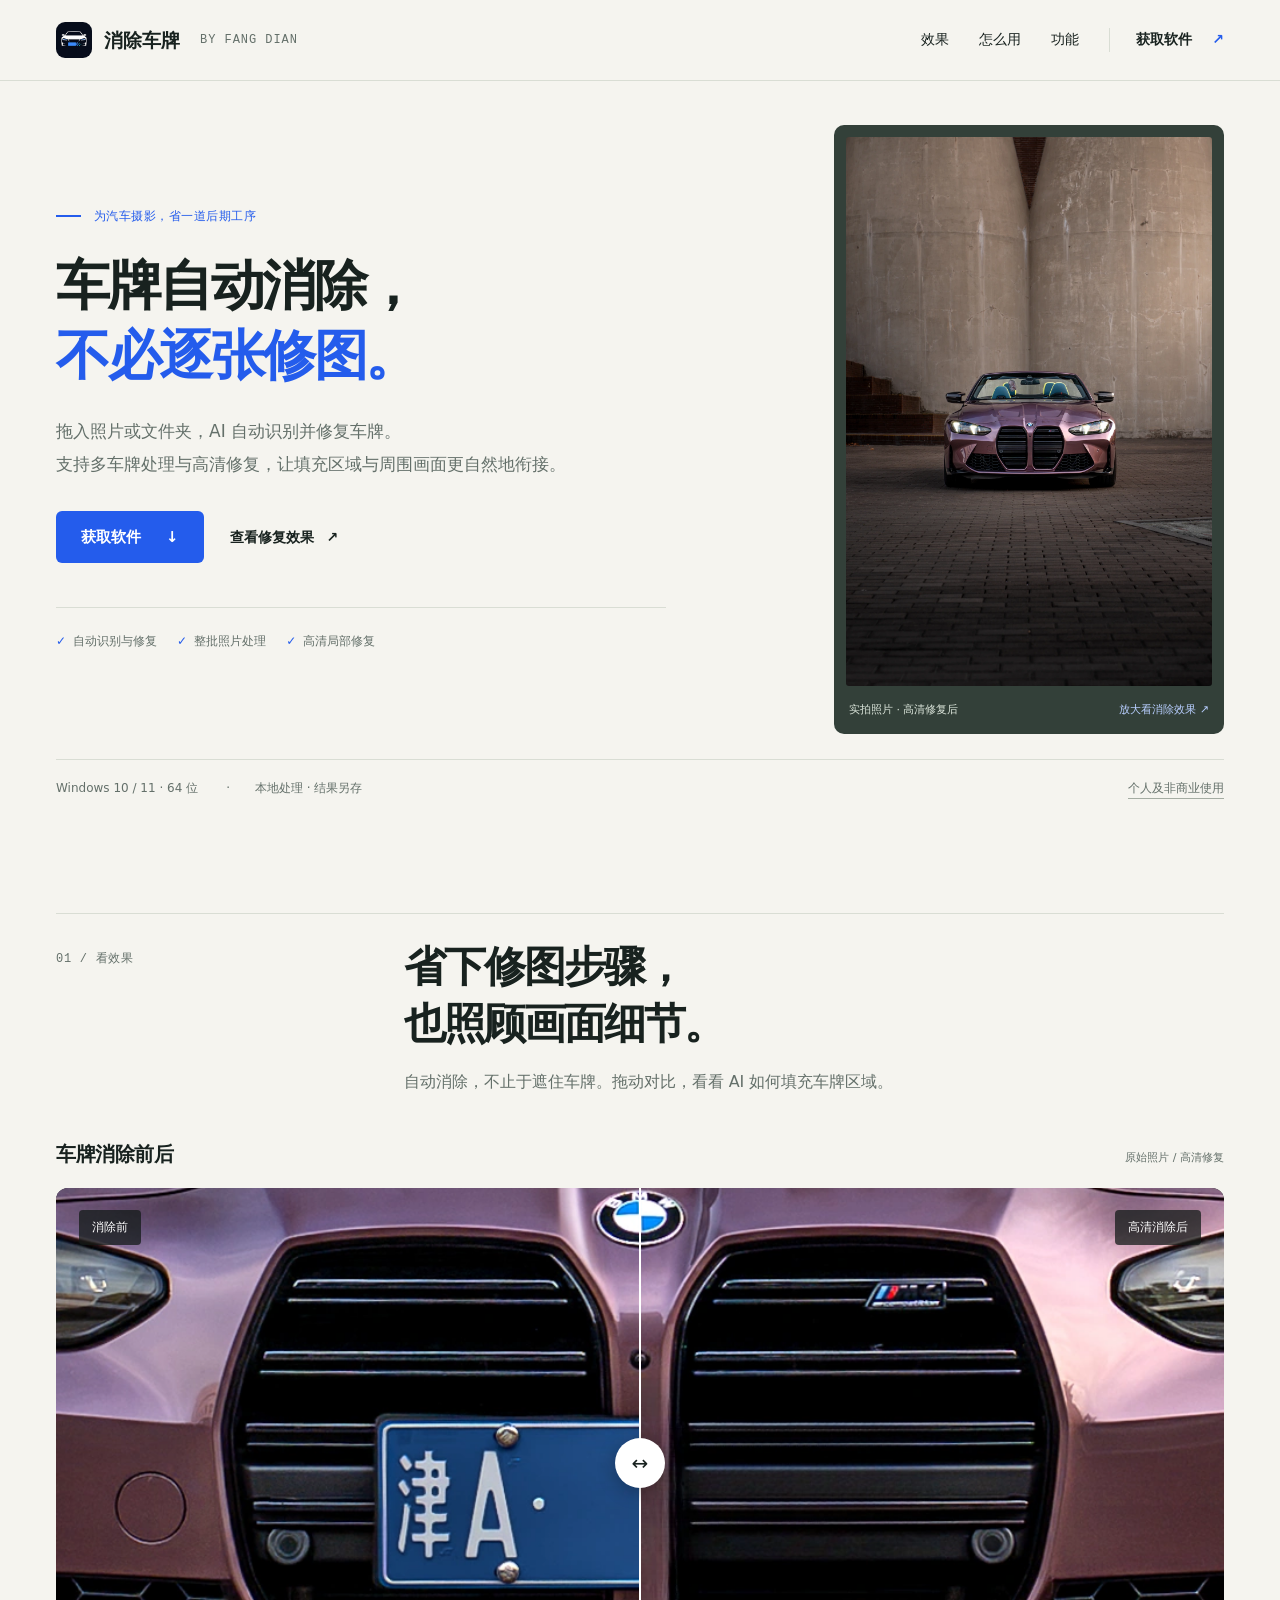
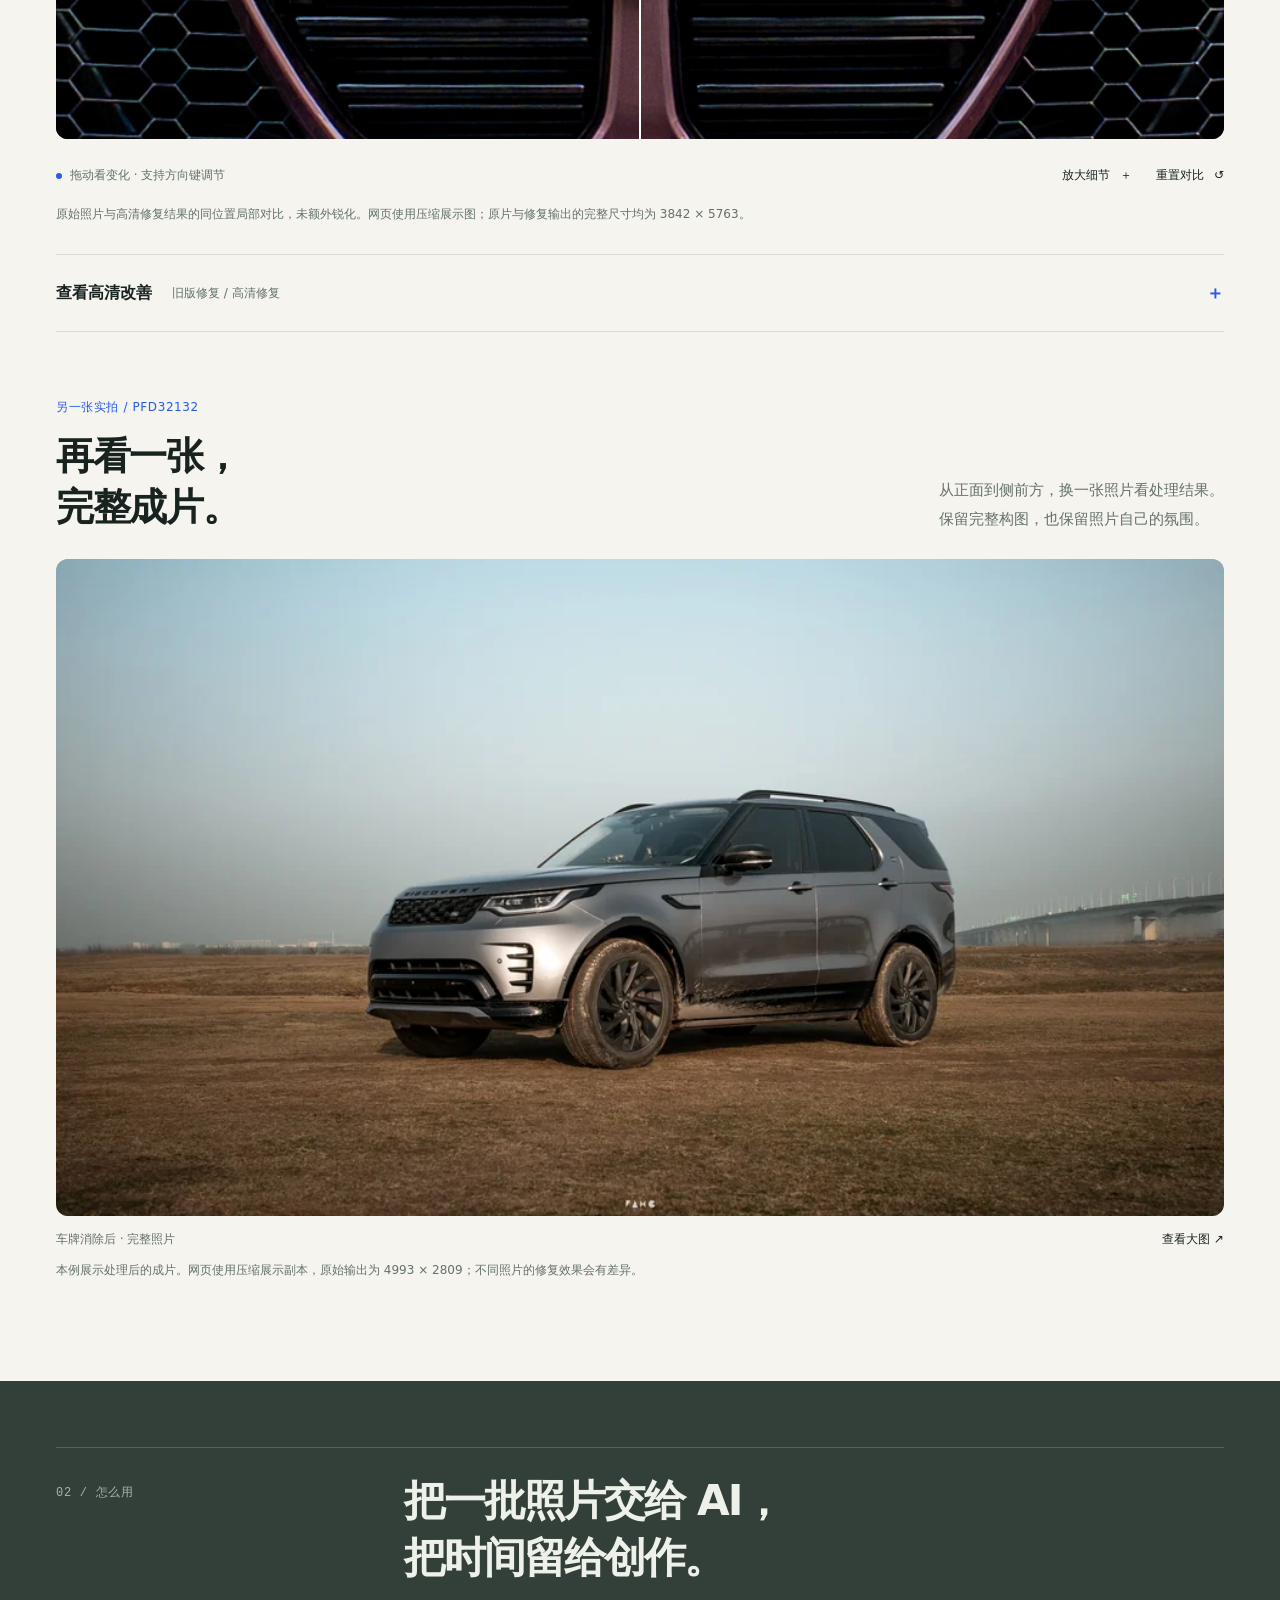
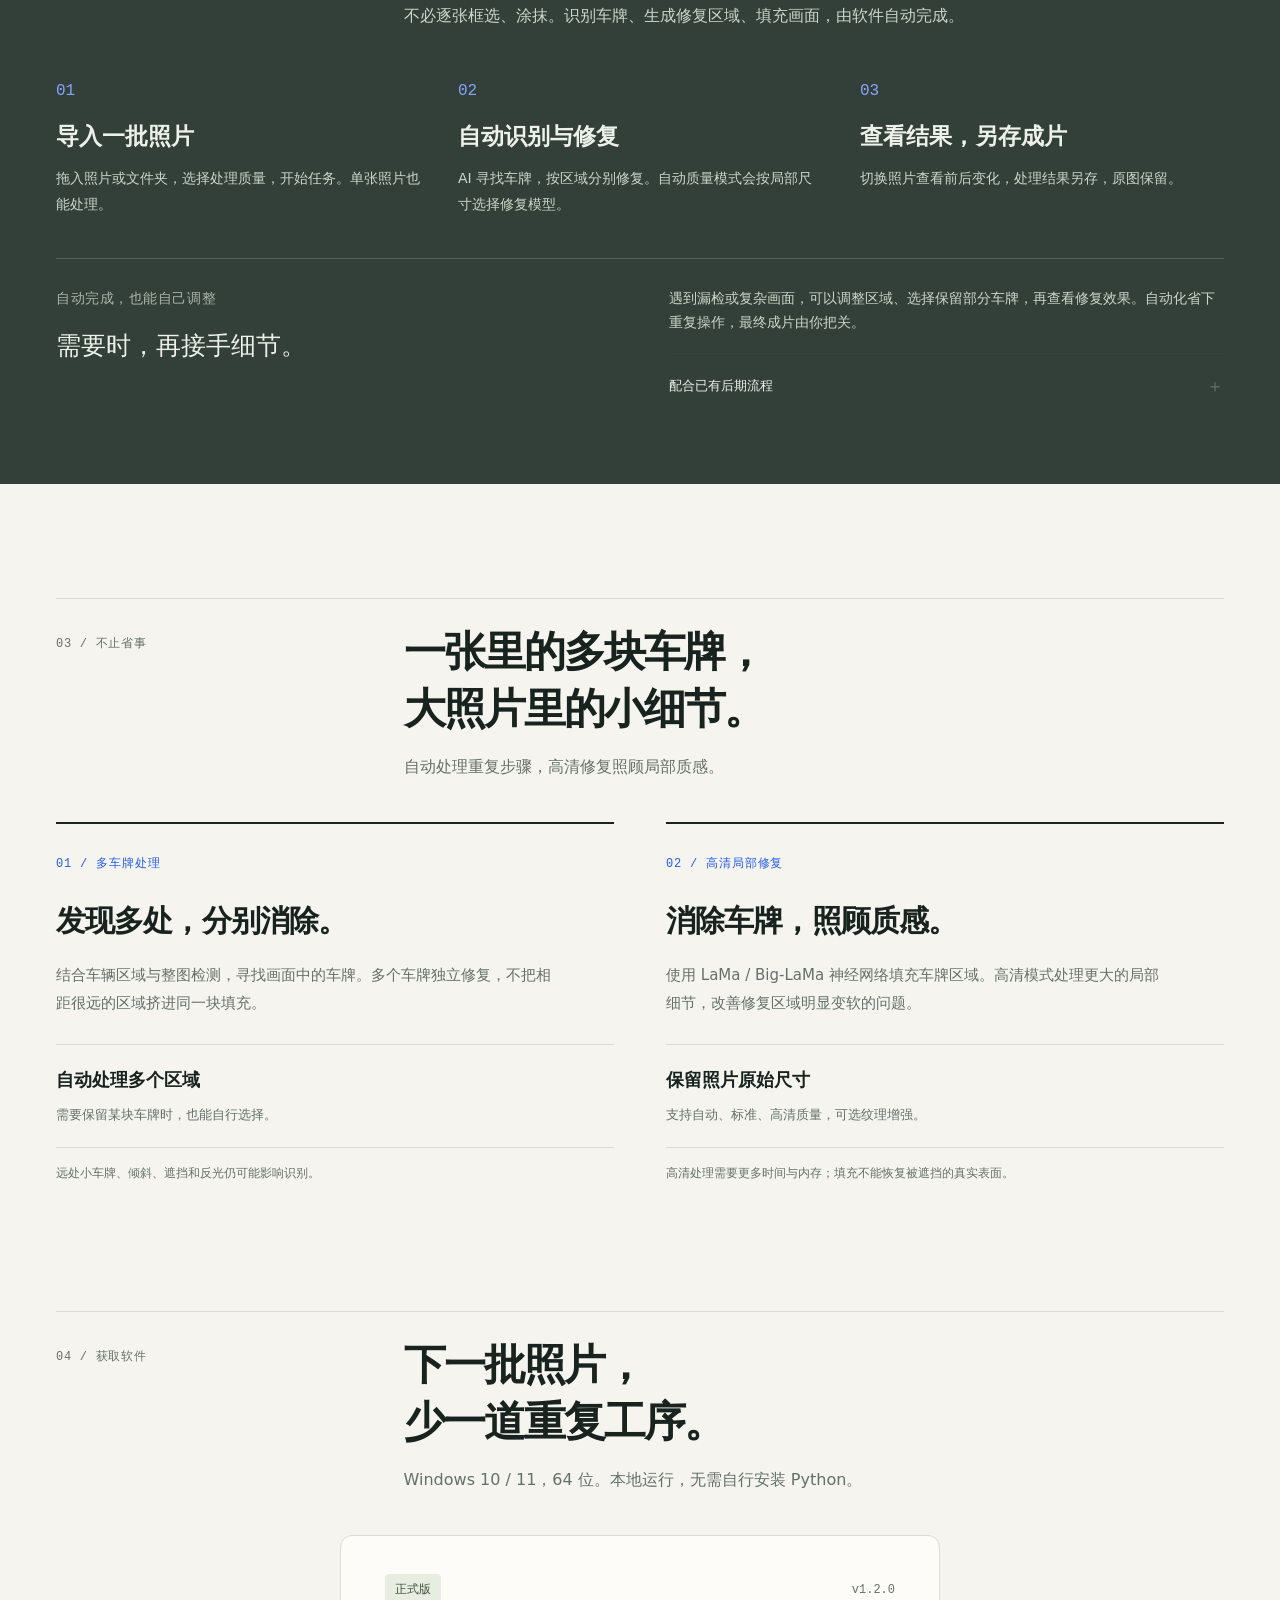
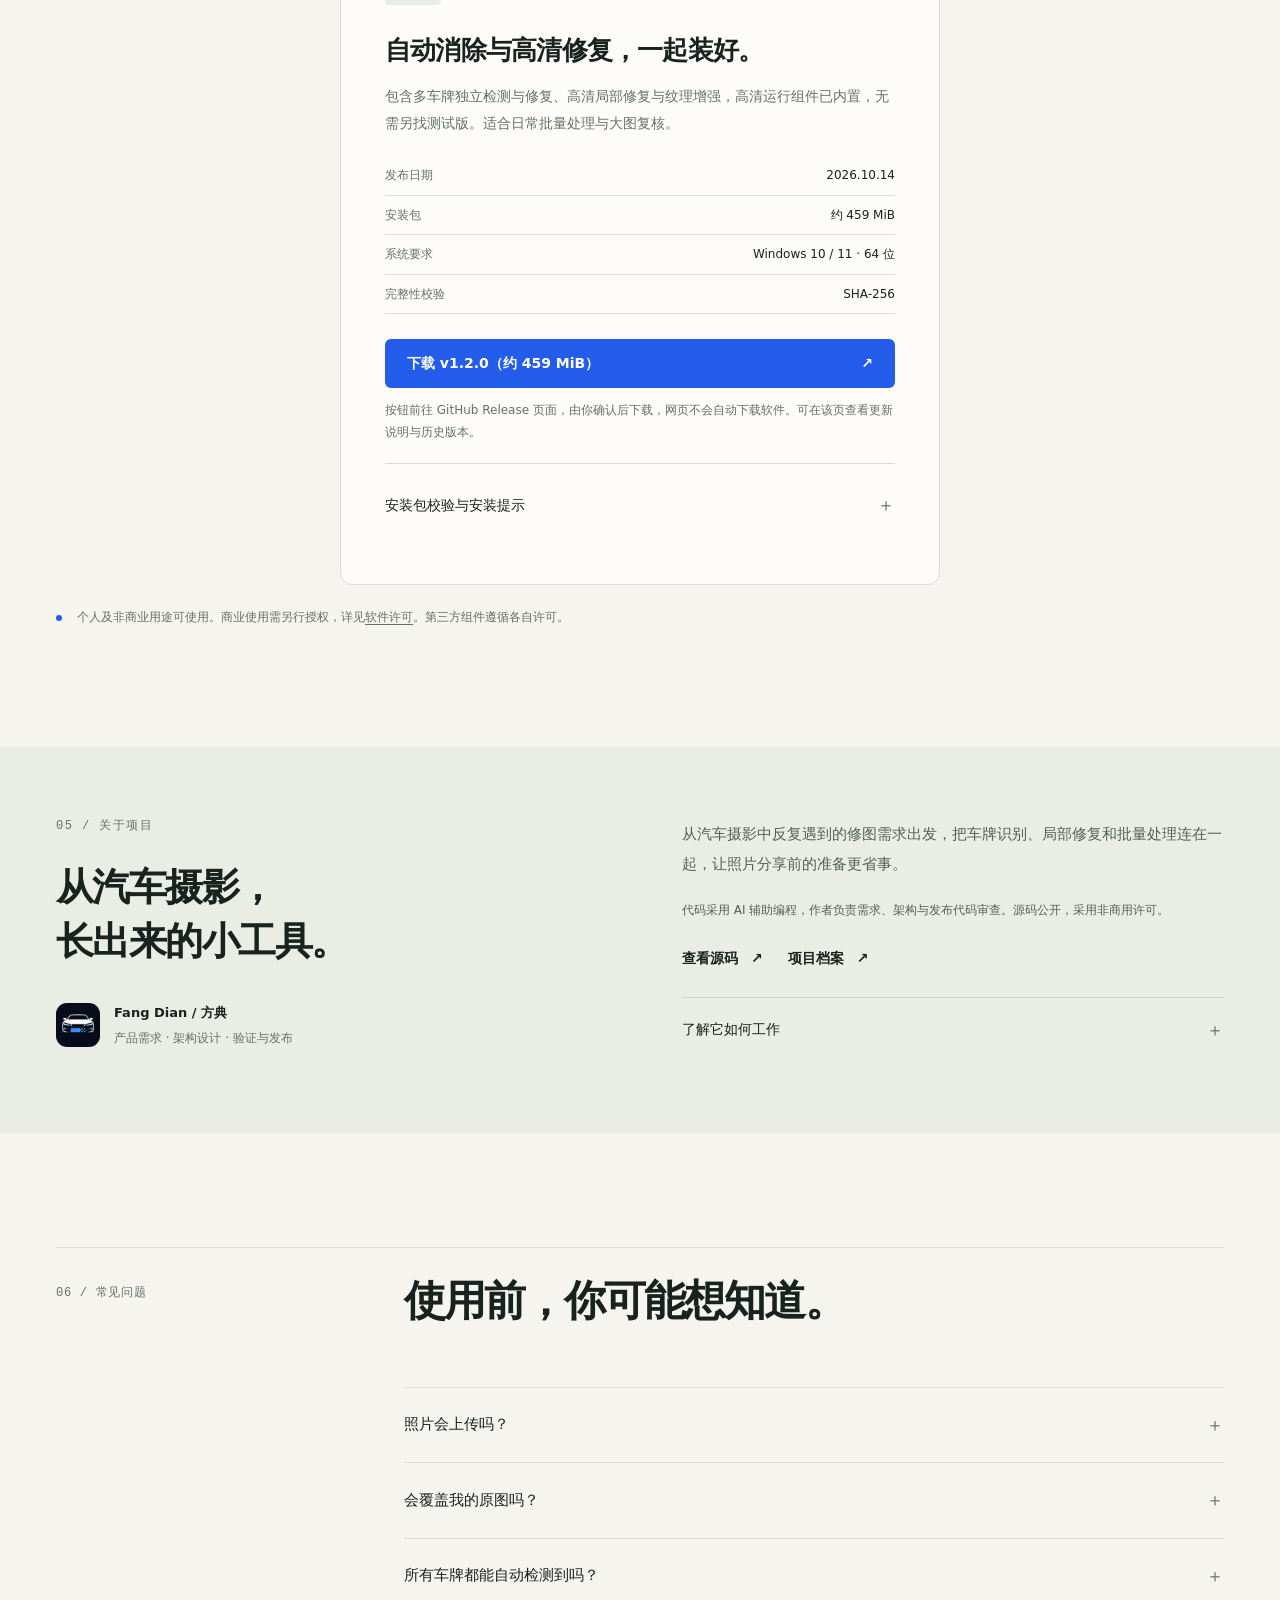
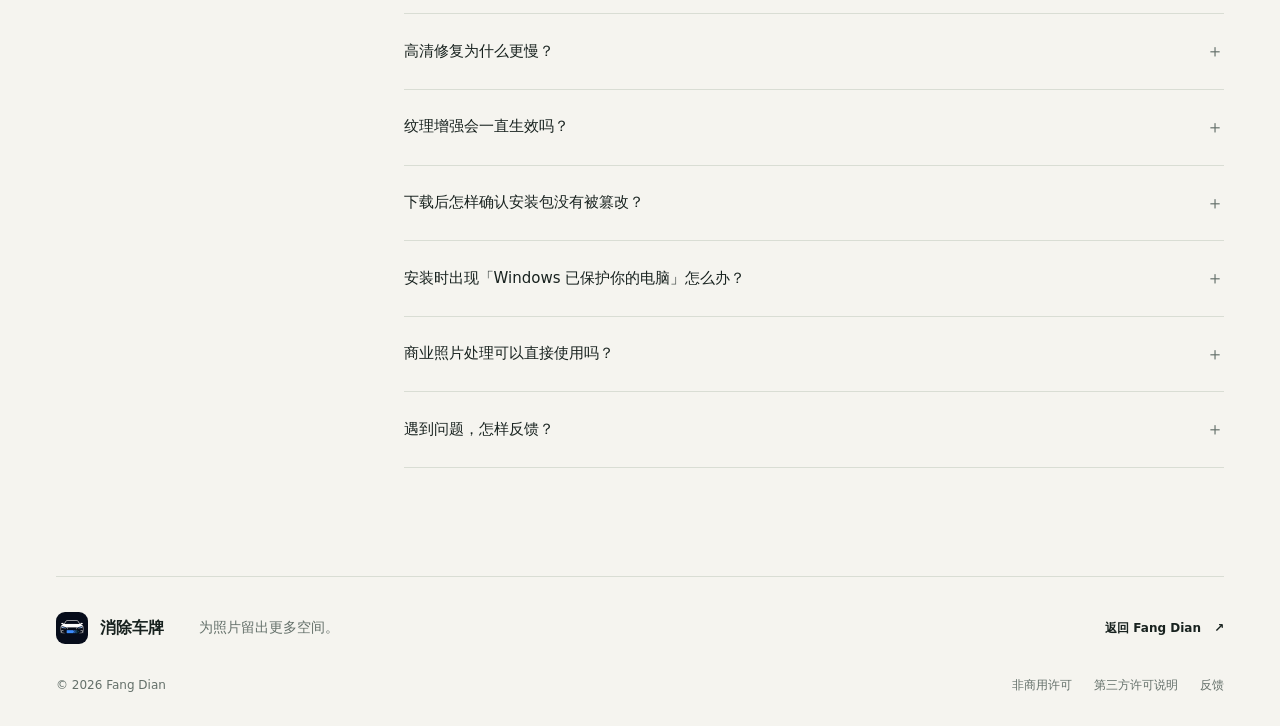
==== commit 48314397: "feat(site): add second real photo result with responsive images" ====
--- a/product-site/index.html
+++ b/product-site/index.html
@@ -13,8 +13,8 @@
   <meta property="og:image" content="https://fangdian.xyz/remove-number-plate/assets/high.webp">
   <meta name="twitter:card" content="summary_large_image">
   <link rel="icon" href="./assets/logo.png" type="image/png">
-  <link rel="stylesheet" href="./styles.css?v=20261015p8">
-  <script src="./site.js?v=20261015p8" defer></script>
+  <link rel="stylesheet" href="./styles.css?v=20261015p9">
+  <script src="./site.js?v=20261015p9" defer></script>
   <title>消除车牌 — AI 自动识别，高清消除车牌</title>
 </head>
 <body>
@@ -73,6 +73,14 @@
       <p class="fineprint">展示的是旧版与高清修复结果，并非原图与结果。两张图使用相同裁剪和展示倍率，未额外锐化；本例纹理增强因强结构边缘自动跳过。不同照片的效果会有差异。</p>
       <noscript><p class="fineprint">当前浏览器未启用脚本，以下图片可直接查看：<a href="./assets/legacy.webp">旧版修复</a> · <a href="./assets/high.webp">高清修复</a>。</p></noscript>
       </div></details>
+      <article class="photo-case" aria-labelledby="photo-case-title">
+        <div class="photo-case-heading" data-reveal><div><p class="eyebrow">另一张实拍 / PFD32132</p><h3 id="photo-case-title">再看一张，<br>完整成片。</h3></div><p>从正面到侧前方，换一张照片看处理结果。<br>保留完整构图，也保留照片自己的氛围。</p></div>
+        <figure data-reveal>
+          <a href="./assets/pfd32132-result-1920.webp" target="_blank" rel="noopener noreferrer" aria-label="查看路虎成片大图（在新标签页打开）"><img src="./assets/pfd32132-result-1920.webp" srcset="./assets/pfd32132-result-960.webp 960w, ./assets/pfd32132-result-1920.webp 1920w" sizes="(max-width:620px) calc(100vw - 40px), (max-width:1120px) calc(100vw - 64px), (max-width:1392px) calc(100vw - 112px), 1280px" width="1920" height="1080" alt="车牌消除后的路虎横幅成片，车辆侧前方朝向镜头，背景为开阔天空、旷地与远处桥梁" loading="lazy"></a>
+          <figcaption><span>车牌消除后 · 完整照片</span><a href="./assets/pfd32132-result-1920.webp" target="_blank" rel="noopener noreferrer">查看大图 <span aria-hidden="true">↗</span></a></figcaption>
+        </figure>
+        <p class="fineprint">本例展示处理后的成片。网页使用压缩展示副本，原始输出为 4993 × 2809；不同照片的修复效果会有差异。</p>
+      </article>
     </section>
 
     <section class="workflow-section" id="workflow" aria-labelledby="workflow-title"><div class="container">
--- a/product-site/styles.css
+++ b/product-site/styles.css
@@ -136,6 +136,17 @@
 .checksum[open]>summary>span{transform:rotate(45deg)}
 .hash-box{min-width:0}
 .hash-box code{overflow-wrap:anywhere;word-break:break-all}
+.photo-case{margin-top:66px}
+.photo-case-heading{display:flex;justify-content:space-between;align-items:end;gap:36px;margin-bottom:26px}
+.photo-case-heading .eyebrow{font-family:var(--sans);letter-spacing:.05em;color:var(--blue)}
+.photo-case-heading h3{font-size:clamp(28px,3vw,40px);line-height:1.35;letter-spacing:-.035em;font-weight:600;margin:12px 0 0}
+.photo-case-heading>p{font-size:15px;line-height:1.9;color:var(--muted);margin:0;max-width:430px}
+.photo-case figure{margin:0}
+.photo-case figure>a{display:block;overflow:hidden;border-radius:var(--radius);background:#c1cdd0}
+.photo-case img{display:block;width:100%;height:auto}
+.photo-case figcaption{display:flex;justify-content:space-between;gap:20px;margin-top:13px;font-size:12px;color:var(--muted)}
+.photo-case figcaption a{color:var(--ink)}
+.photo-case>.fineprint{margin-top:9px}
 @media(max-width:1120px){
   .hero-layout{gap:35px;grid-template-columns:1.3fr 1fr}
   .hero-description{font-size:15px}
@@ -178,4 +189,11 @@
   .step-number{margin-bottom:10px}
   .workflow-extras{gap:20px;margin-top:30px}
   .download-card{padding:26px 22px}
+  .photo-case{margin-top:40px}
+  .photo-case-heading{display:block;margin-bottom:20px}
+  .photo-case-heading h3{font-size:28px;margin-bottom:15px}
+  .photo-case-heading h3 br{display:none}
+  .photo-case-heading>p{font-size:13px}
+  .photo-case-heading>p br{display:none}
+  .photo-case figure>a{border-radius:8px}
 }
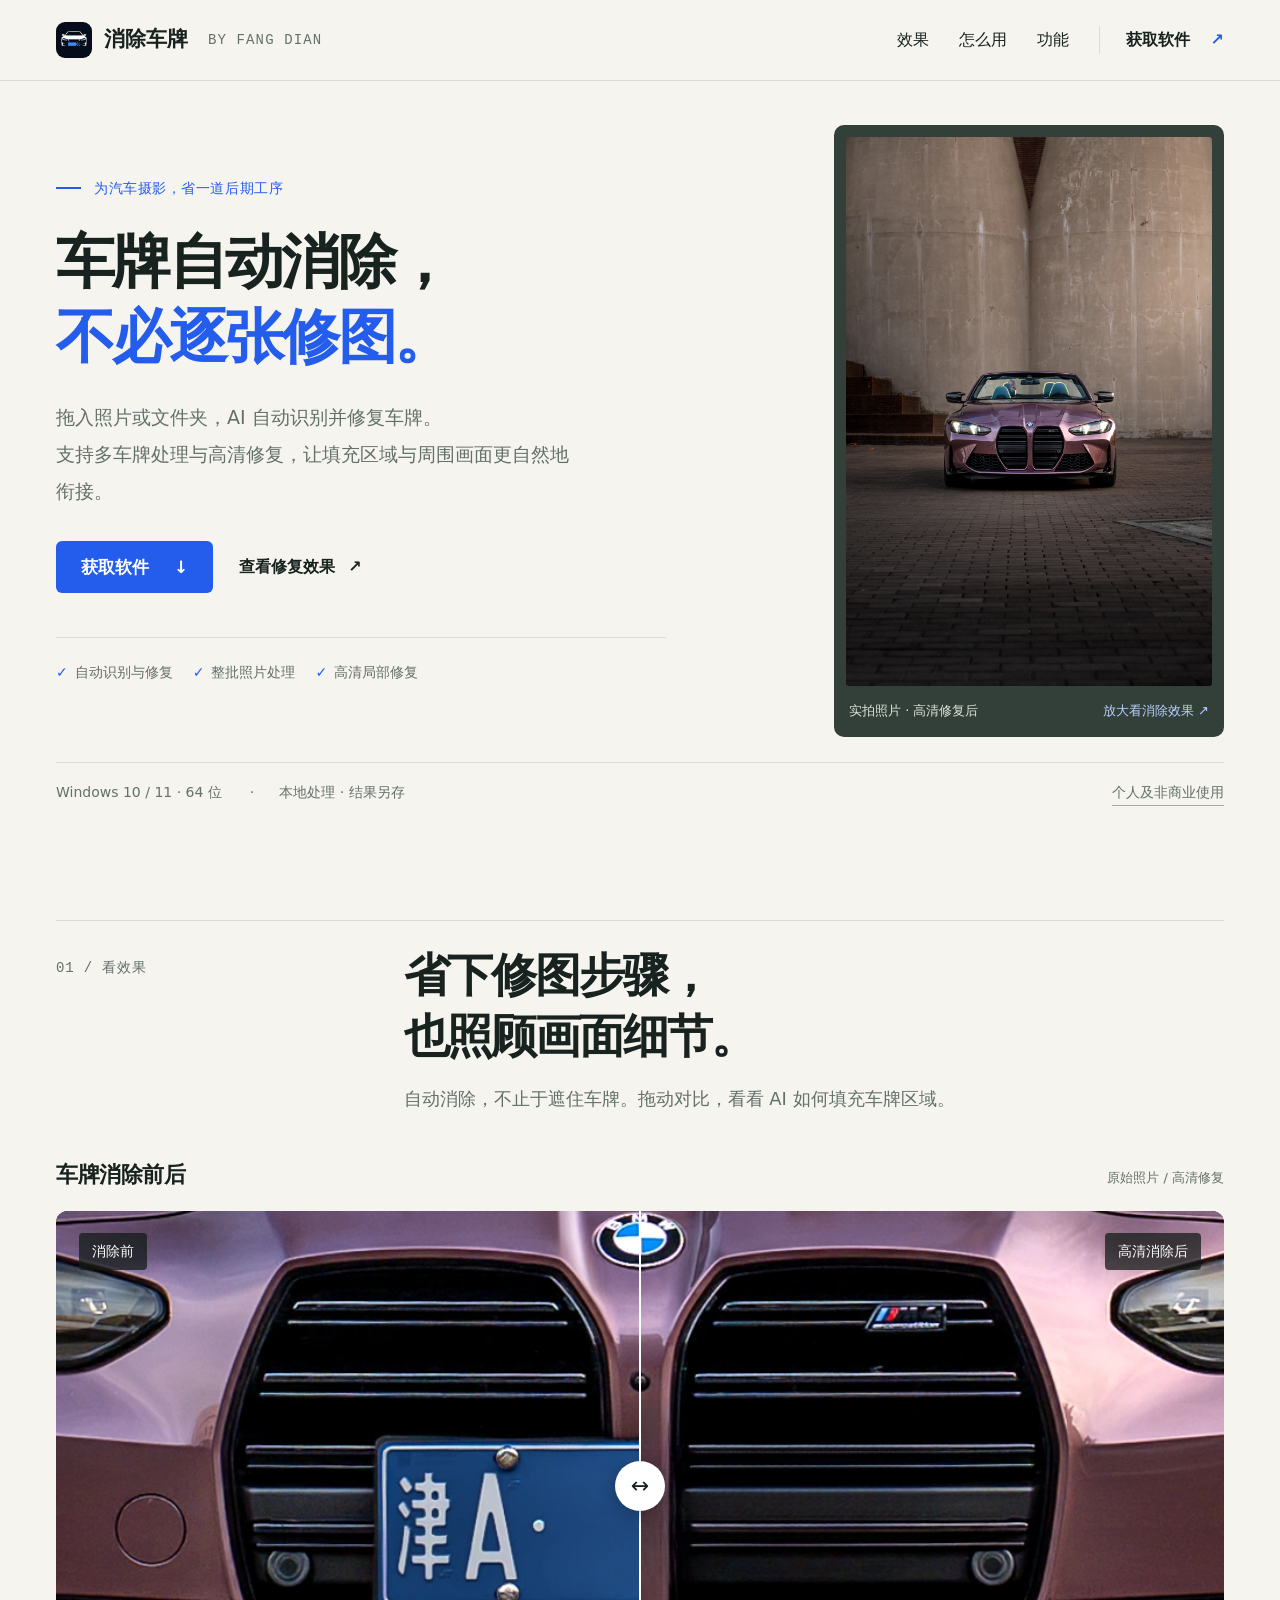
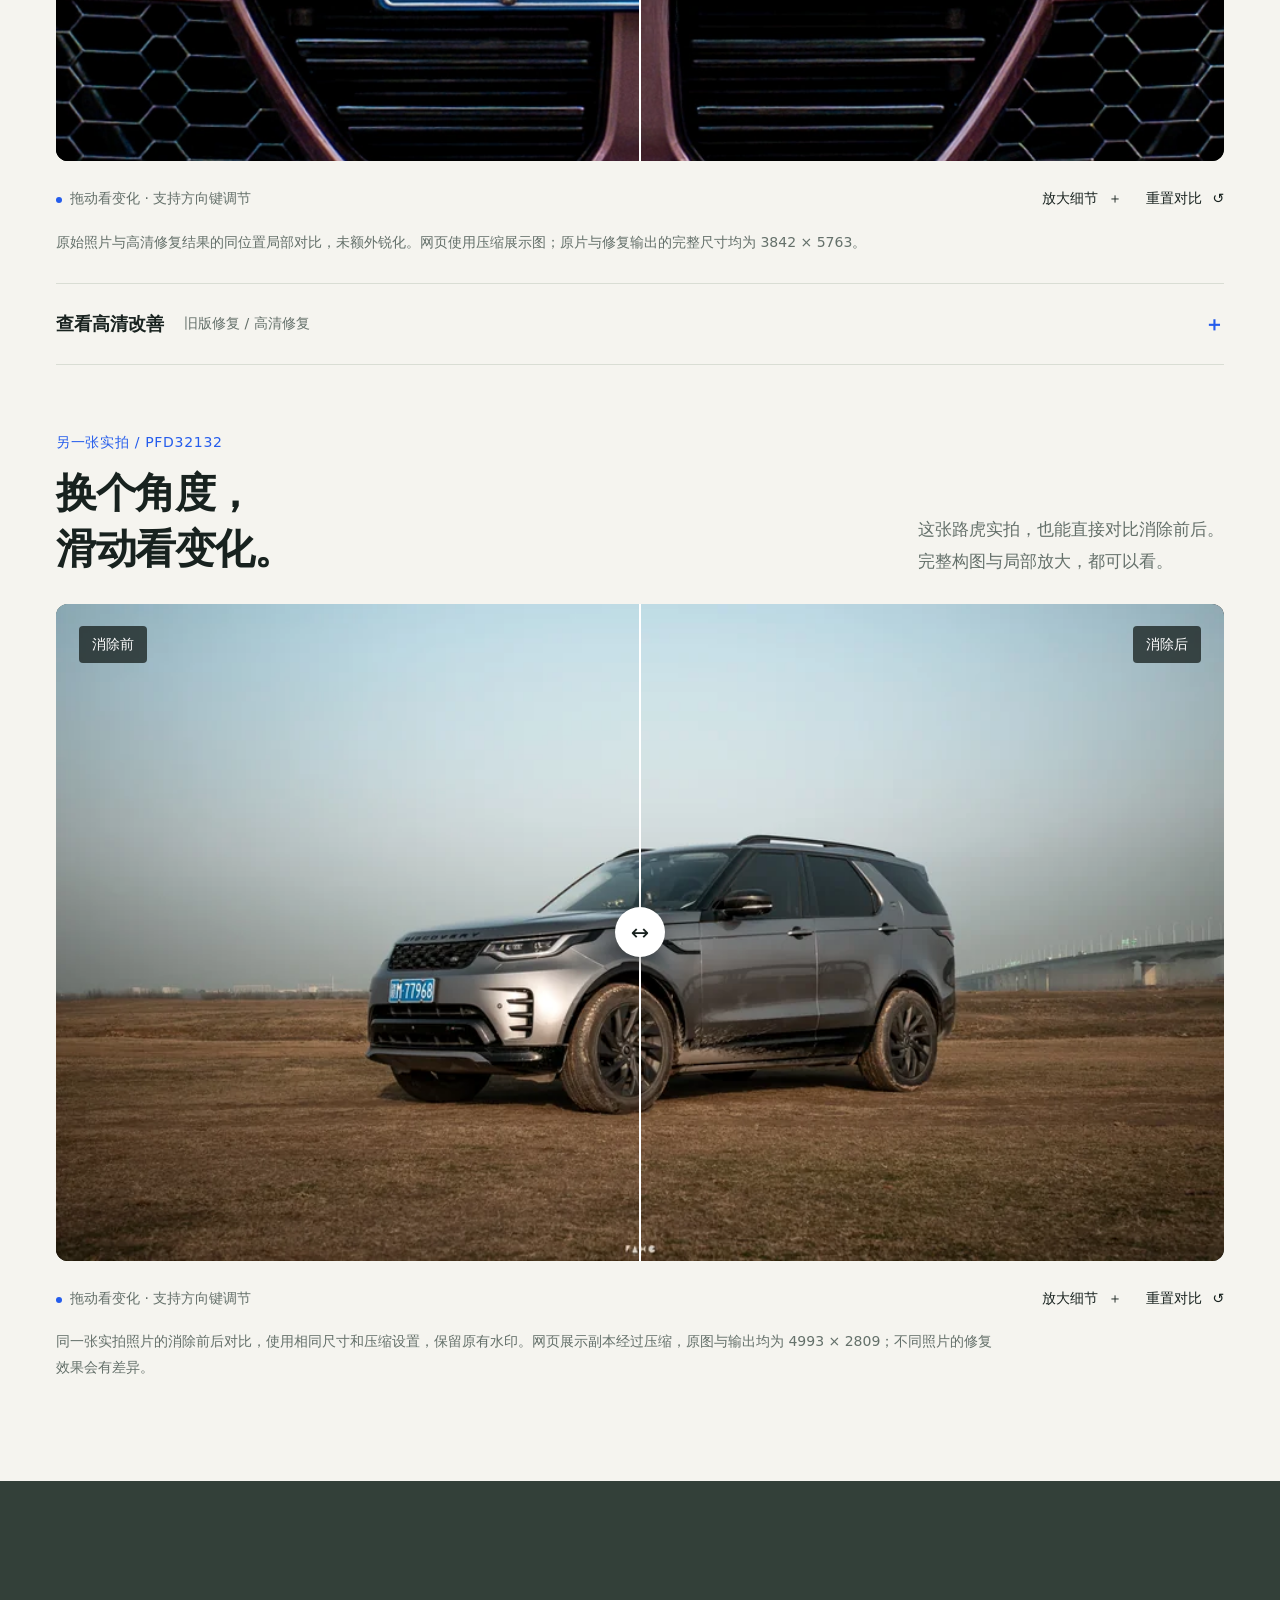
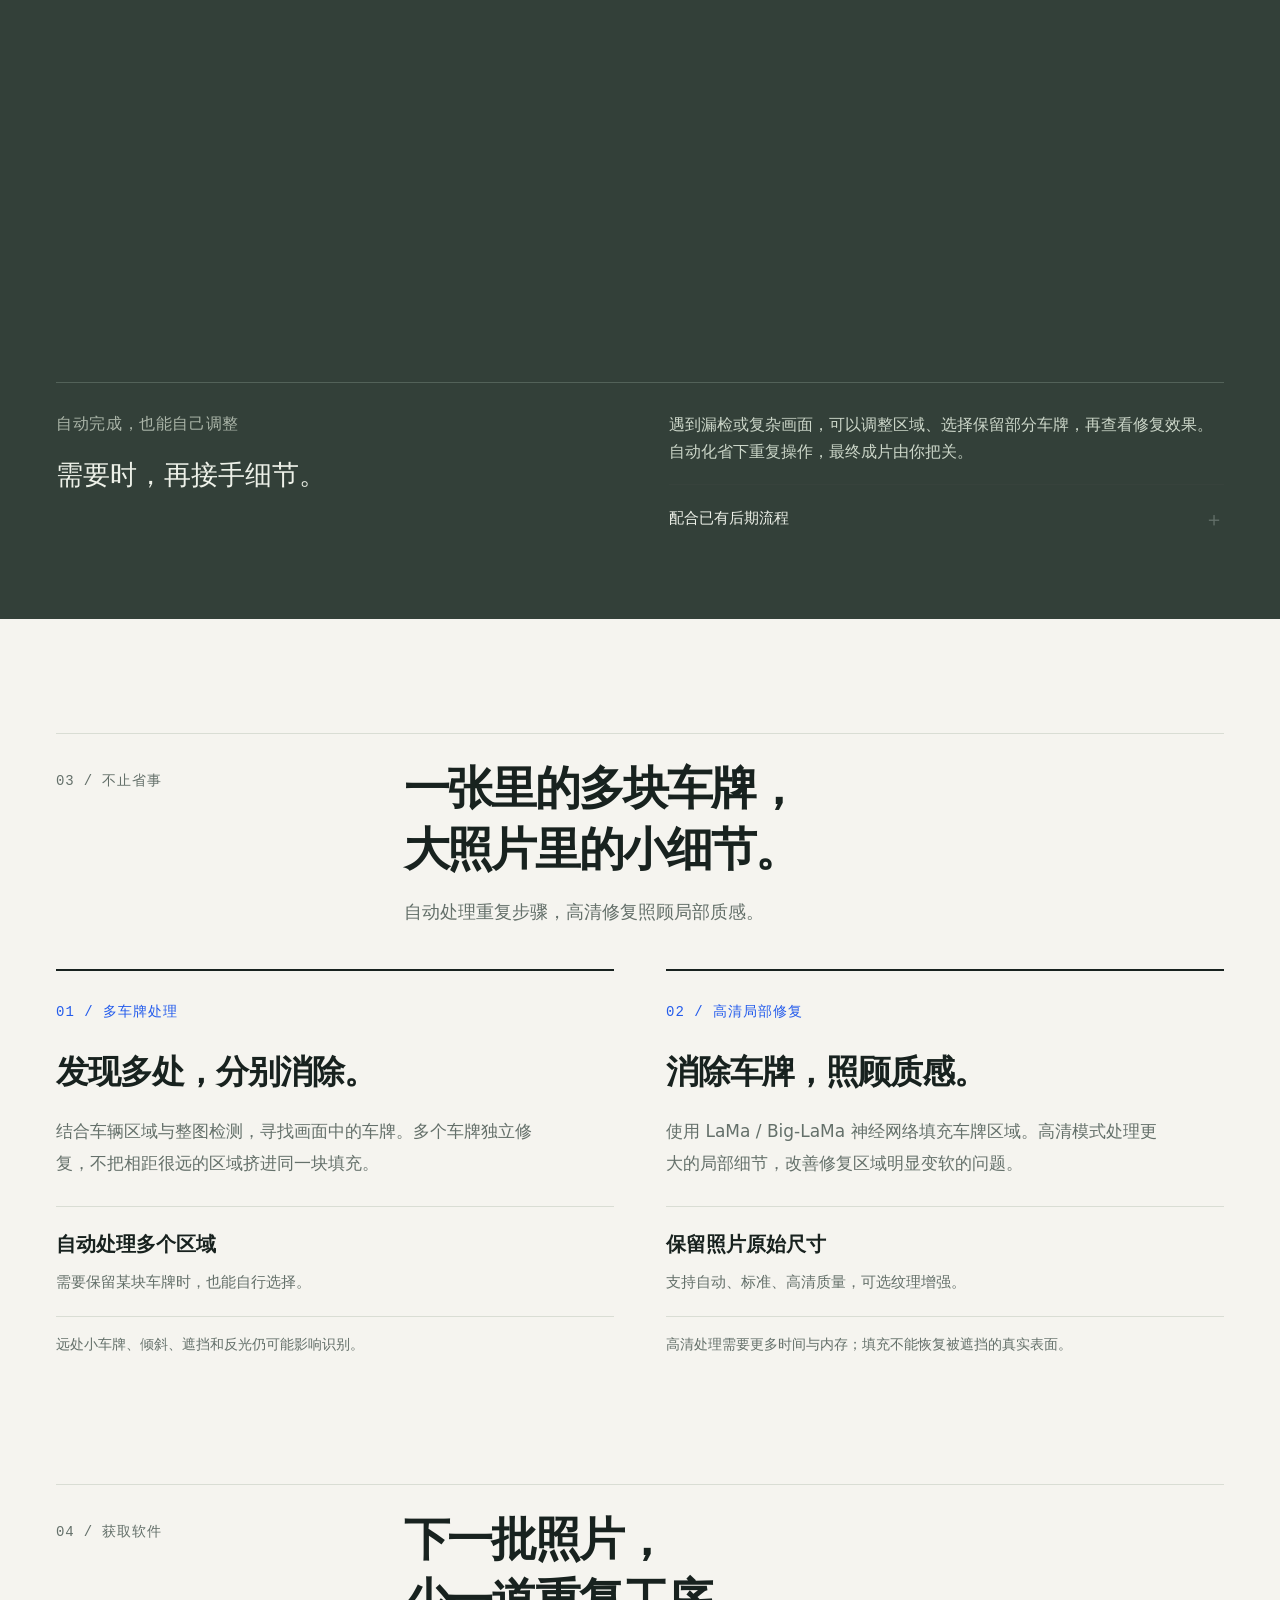
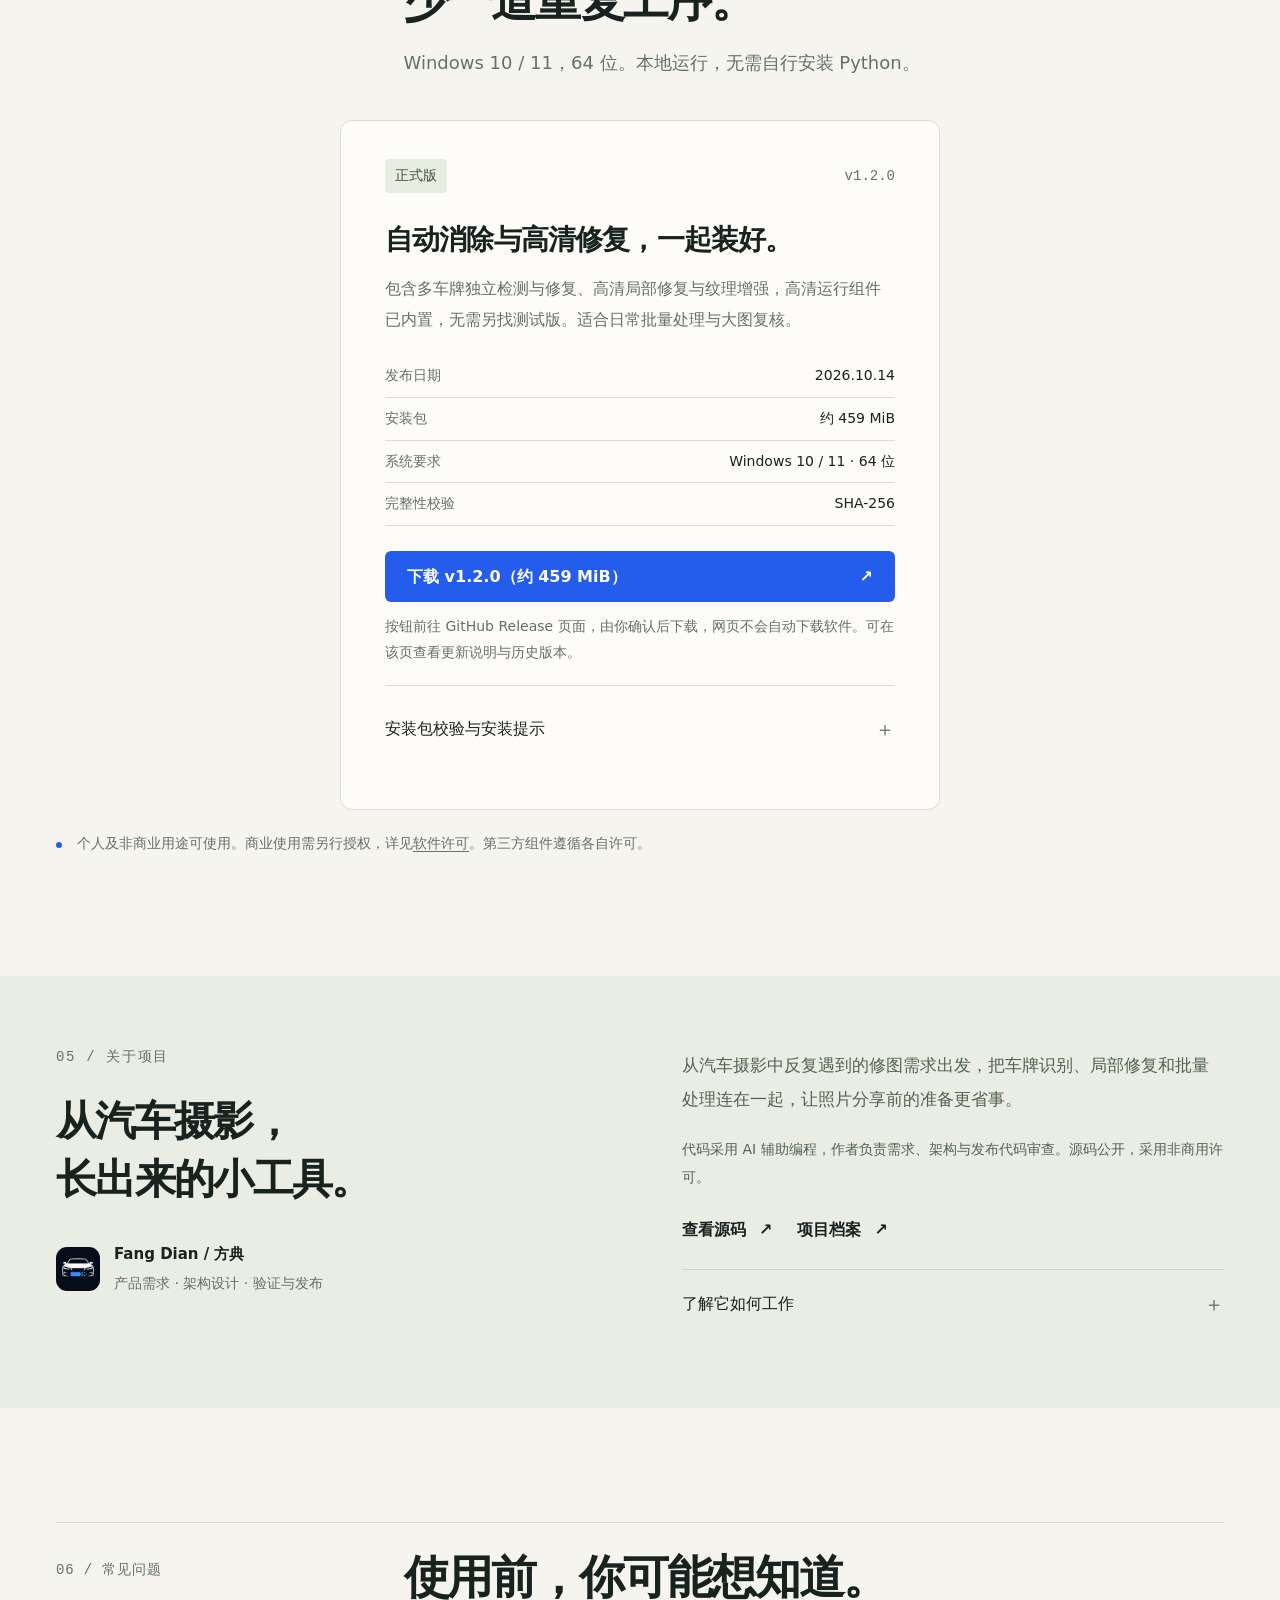
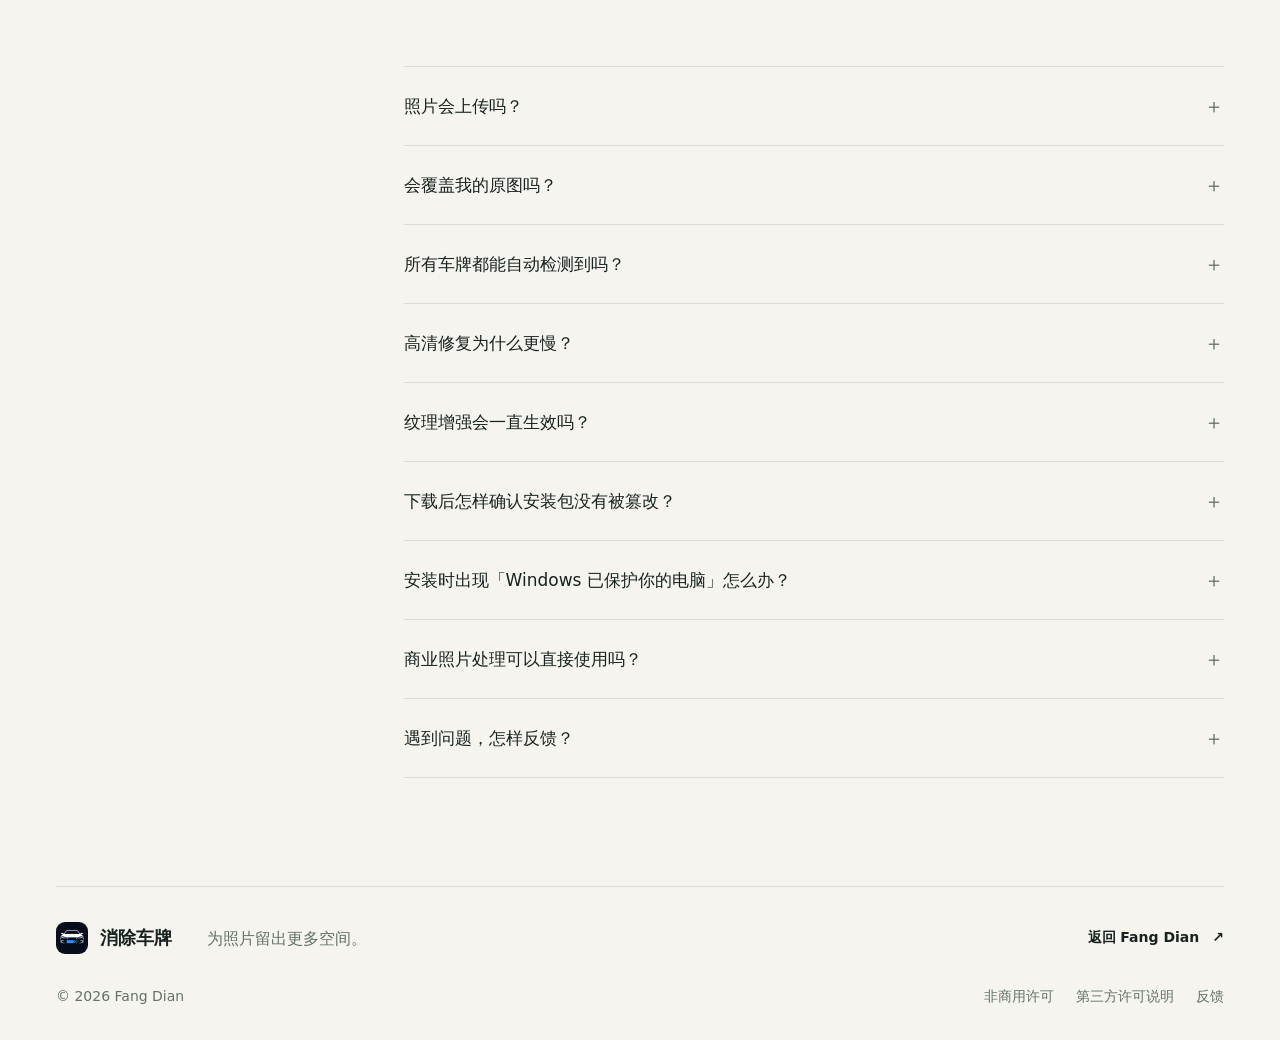
==== commit a9a973d9: "feat(site): enlarge typography and add Land Rover before-after slider" ====
--- a/product-site/index.html
+++ b/product-site/index.html
@@ -13,8 +13,8 @@
   <meta property="og:image" content="https://fangdian.xyz/remove-number-plate/assets/high.webp">
   <meta name="twitter:card" content="summary_large_image">
   <link rel="icon" href="./assets/logo.png" type="image/png">
-  <link rel="stylesheet" href="./styles.css?v=20261015p9">
-  <script src="./site.js?v=20261015p9" defer></script>
+  <link rel="stylesheet" href="./styles.css?v=20261015p10">
+  <script src="./site.js?v=20261015p10" defer></script>
   <title>消除车牌 — AI 自动识别，高清消除车牌</title>
 </head>
 <body>
@@ -74,12 +74,19 @@
       <noscript><p class="fineprint">当前浏览器未启用脚本，以下图片可直接查看：<a href="./assets/legacy.webp">旧版修复</a> · <a href="./assets/high.webp">高清修复</a>。</p></noscript>
       </div></details>
       <article class="photo-case" aria-labelledby="photo-case-title">
-        <div class="photo-case-heading" data-reveal><div><p class="eyebrow">另一张实拍 / PFD32132</p><h3 id="photo-case-title">再看一张，<br>完整成片。</h3></div><p>从正面到侧前方，换一张照片看处理结果。<br>保留完整构图，也保留照片自己的氛围。</p></div>
-        <figure data-reveal>
-          <a href="./assets/pfd32132-result-1920.webp" target="_blank" rel="noopener noreferrer" aria-label="查看路虎成片大图（在新标签页打开）"><img src="./assets/pfd32132-result-1920.webp" srcset="./assets/pfd32132-result-960.webp 960w, ./assets/pfd32132-result-1920.webp 1920w" sizes="(max-width:620px) calc(100vw - 40px), (max-width:1120px) calc(100vw - 64px), (max-width:1392px) calc(100vw - 112px), 1280px" width="1920" height="1080" alt="车牌消除后的路虎横幅成片，车辆侧前方朝向镜头，背景为开阔天空、旷地与远处桥梁" loading="lazy"></a>
-          <figcaption><span>车牌消除后 · 完整照片</span><a href="./assets/pfd32132-result-1920.webp" target="_blank" rel="noopener noreferrer">查看大图 <span aria-hidden="true">↗</span></a></figcaption>
-        </figure>
-        <p class="fineprint">本例展示处理后的成片。网页使用压缩展示副本，原始输出为 4993 × 2809；不同照片的修复效果会有差异。</p>
+        <div class="photo-case-heading" data-reveal><div><p class="eyebrow">另一张实拍 / PFD32132</p><h3 id="photo-case-title">换个角度，<br>滑动看变化。</h3></div><p>这张路虎实拍，也能直接对比消除前后。<br>完整构图与局部放大，都可以看。</p></div>
+        <div class="comparison-group" data-comparison data-before-label="消除前" data-after-label="消除后" data-reveal>
+          <div class="comparison" id="landrover-comparison" style="--split:50%">
+            <img class="comparison-image" src="./assets/pfd32132-result-1920.webp" srcset="./assets/pfd32132-result-960.webp 960w, ./assets/pfd32132-result-1920.webp 1920w" sizes="(max-width:620px) calc(100vw - 40px), (max-width:1120px) calc(100vw - 64px), (max-width:1392px) calc(100vw - 112px), 1280px" width="1920" height="1080" alt="消除车牌后的路虎侧前方实拍，保留完整横幅构图" loading="lazy">
+            <div class="comparison-before"><img class="comparison-image" src="./assets/pfd32132-original-1920.webp" srcset="./assets/pfd32132-original-960.webp 960w, ./assets/pfd32132-original-1920.webp 1920w" sizes="(max-width:620px) calc(100vw - 40px), (max-width:1120px) calc(100vw - 64px), (max-width:1392px) calc(100vw - 112px), 1280px" width="1920" height="1080" alt="同一张路虎原图，前保险杠上的车牌尚未消除" loading="lazy"></div>
+            <span class="image-label before-label">消除前</span><span class="image-label after-label">消除后</span>
+            <div class="split-line" aria-hidden="true"><span>↔</span></div>
+            <input class="comparison-range" type="range" min="0" max="100" value="50" aria-label="路虎原图显示比例" aria-valuetext="消除前 50%，消除后 50%">
+          </div>
+          <div class="comparison-toolbar"><p><span class="small-dot"></span>拖动看变化 · 支持方向键调节</p><div class="comparison-buttons"><button type="button" class="quiet-button" data-zoom aria-pressed="false" aria-label="放大路虎车牌区域">放大细节 <span aria-hidden="true">＋</span></button><button type="button" class="quiet-button" data-reset aria-label="重置路虎消除前后对比">重置对比 <span aria-hidden="true">↺</span></button></div></div>
+        </div>
+        <p class="fineprint">同一张实拍照片的消除前后对比，使用相同尺寸和压缩设置，保留原有水印。网页展示副本经过压缩，原图与输出均为 4993 × 2809；不同照片的修复效果会有差异。</p>
+        <noscript><p class="fineprint">可直接查看：<a href="./assets/pfd32132-original-1920.webp">路虎原图</a> · <a href="./assets/pfd32132-result-1920.webp">消除后成片</a>。</p></noscript>
       </article>
     </section>
 
--- a/product-site/styles.css
+++ b/product-site/styles.css
@@ -1,26 +1,26 @@
 @charset "UTF-8";
 :root{--paper:#f5f4ef;--white:#fdfcf9;--ink:#18221f;--muted:#64706a;--blue:#245cec;--line:#d9ddd4;--dark:#334039;--radius:12px;--sans:"Microsoft YaHei","PingFang SC",system-ui,sans-serif;--mono:Consolas,monospace}
-*{box-sizing:border-box}html{scroll-behavior:smooth;scroll-padding-top:95px}body{margin:0;background:var(--paper);color:var(--ink);font-family:var(--sans);font-size:16px;line-height:1.7;-webkit-font-smoothing:antialiased}a{color:inherit;text-decoration:none}button,input{font:inherit}button{cursor:pointer}img{max-width:100%}::selection{background:#d2defa}a:focus-visible,button:focus-visible,summary:focus-visible{outline:3px solid var(--blue);outline-offset:5px}button:disabled{cursor:default;opacity:.5}.container{width:min(1280px,calc(100% - 112px));margin-inline:auto}.skip{position:fixed;top:8px;left:12px;z-index:20;background:var(--blue);color:white;padding:10px 16px;transform:translateY(-160%)}.skip:focus{transform:none}
-.site-header{position:sticky;top:0;z-index:10;background:rgba(245,244,239,.96);border-bottom:1px solid var(--line);backdrop-filter:blur(14px)}.header-inner{height:80px;display:flex;align-items:center;justify-content:space-between;gap:28px}.brand{display:flex;align-items:center;gap:12px;font-weight:700;font-size:19px;white-space:nowrap}.brand img{border-radius:9px;display:block}.brand-caption{font:12px var(--mono);letter-spacing:.08em;margin-left:8px;color:var(--muted);font-weight:400}.header-inner nav{display:flex;gap:30px;align-items:center;font-size:14px}.header-inner nav>a{position:relative;transition:color .15s ease}.header-inner nav>a[aria-current="true"]{color:var(--blue)}.header-inner nav>a[aria-current="true"]:after{content:"";position:absolute;left:0;right:0;bottom:-7px;height:2px;border-radius:2px;background:var(--blue)}.nav-download{padding-left:26px;border-left:1px solid var(--line);font-weight:600}.nav-download span{margin-left:15px;color:var(--blue)}
-.hero{padding-top:60px}.eyebrow{font:12px/1.6 var(--mono);letter-spacing:.12em;color:var(--muted);margin:0;text-transform:uppercase}.hero .eyebrow{display:flex;align-items:center;gap:13px;color:var(--blue)}.line{display:inline-block;width:25px;height:2px;background:var(--blue)}h1,h2,h3,p{margin-top:0}h1{font-size:clamp(48px,5.7vw,78px);font-weight:650;letter-spacing:-.07em;line-height:1.2;margin:26px 0 0}h1 span{color:var(--blue)}.hero-copy{position:relative;padding-bottom:46px}.hero-deck{position:absolute;right:0;bottom:54px;max-width:405px}.hero-deck p{font-size:18px;color:var(--muted);line-height:1.9;margin-bottom:25px}.hero-actions{display:flex;align-items:center;gap:26px}.button{display:inline-flex;align-items:center;justify-content:space-between;gap:25px;min-height:49px;padding:11px 21px;border:1px solid transparent;border-radius:6px;font-size:14px;font-weight:600;transition:background .15s ease,transform .15s ease,border-color .15s ease,color .15s ease}.button:active{transform:scale(.985)}.button.primary{background:var(--blue);color:#fff}.button.secondary{background:var(--paper);border-color:#c7cfc5}.text-link{display:inline-flex;align-items:center;gap:13px;font-size:14px;font-weight:600;transition:color .15s ease,opacity .15s ease}.text-link:active,.header-inner nav>a:active{opacity:.7}.hero-photo{position:relative;height:clamp(360px,36vw,485px);overflow:hidden;border-radius:var(--radius);background:#151b19}.hero-photo>img{display:block;width:100%;height:100%;object-fit:cover;object-position:50% 40%}.hero-photo:after{content:"";position:absolute;inset:70% 0 0;background:linear-gradient(transparent,rgba(0,0,0,.65));pointer-events:none}.photo-meta{position:absolute;left:27px;right:27px;bottom:23px;display:flex;justify-content:space-between;align-items:center;z-index:1;color:#f4f5ee;font-size:12px}.photo-meta>span:last-child{font:12px var(--mono);letter-spacing:.08em}.photo-meta i,.small-dot{display:inline-block;width:6px;height:6px;border-radius:50%;background:var(--blue);margin-right:8px}.photo-meta i{background:#cadfcc}.hero-foot{display:flex;align-items:center;gap:28px;padding-top:18px;font-size:12px;color:var(--muted)}.hero-foot a{margin-left:auto;border-bottom:1px solid #a4aca2}.hero-foot>span+span:before{content:"·";margin-right:25px}
-.section{padding-top:114px;padding-bottom:12px;scroll-margin-top:20px}.section-heading{display:grid;grid-template-columns:1fr 2.6fr;gap:32px;align-items:start;margin-bottom:42px;border-top:1px solid var(--line);padding-top:24px}.section-heading>.eyebrow{padding-top:12px}.section-heading h2{font-size:clamp(29px,3.3vw,43px);line-height:1.35;font-weight:600;letter-spacing:-.045em;margin:0 0 16px}.section-heading p:not(.eyebrow){color:var(--muted);font-size:16px;margin:0}.comparison{position:relative;height:clamp(350px,43vw,570px);overflow:hidden;background:#18201c;border-radius:var(--radius);isolation:isolate;touch-action:pan-y}.comparison-image{display:block;width:100%;height:100%;object-fit:cover;object-position:50% 43%;transform:scale(1);transition:transform .35s ease}.comparison.is-zoomed .comparison-image{transform:scale(1.2)}.comparison-before{position:absolute;inset:0;clip-path:inset(0 calc(100% - var(--split)) 0 0);pointer-events:none}.image-label{position:absolute;top:22px;background:rgba(17,25,22,.73);color:white;padding:7px 13px;border-radius:4px;font-size:12px;pointer-events:none;transition:opacity .2s ease}.comparison.is-dragging .image-label{opacity:.22}.before-label{left:23px}.after-label{right:23px}.split-line{position:absolute;left:var(--split);top:0;bottom:0;width:2px;background:#fff;transform:translateX(-50%);pointer-events:none}.split-line>span{display:grid;place-items:center;position:absolute;top:50%;left:50%;transform:translate(-50%,-50%);width:50px;height:50px;background:white;color:var(--ink);border-radius:50%;font-size:20px;box-shadow:0 4px 18px rgba(0,0,0,.28);transition:transform .2s ease,box-shadow .2s ease}.comparison-range{position:absolute;left:0;top:0;width:100%;height:100%;margin:0;opacity:0;cursor:ew-resize;appearance:none;background:transparent}.comparison-range::-webkit-slider-thumb{appearance:none;width:50px;height:100%;background:transparent}.comparison-range::-moz-range-thumb{width:50px;height:100%;background:transparent;border:0}.comparison:focus-within{outline:3px solid var(--blue);outline-offset:5px}.comparison-toolbar{display:flex;justify-content:space-between;align-items:center;gap:20px;margin-top:18px}.comparison-toolbar>p{font-size:12px;color:var(--muted);margin:0}.comparison-buttons{display:flex;gap:24px}.quiet-button{background:none;border:0;padding:8px 0;font-size:12px;color:var(--ink);display:flex;gap:10px;align-items:center;transition:color .15s ease,opacity .15s ease}.quiet-button[aria-pressed=true]{color:var(--blue)}.quiet-button:active{opacity:.65}.fineprint{font-size:12px;line-height:1.9;color:var(--muted);max-width:950px;margin:10px 0 0}.fineprint a{text-decoration:underline}
-.feature-grid{display:grid;grid-template-columns:1fr 1fr;gap:58px}.feature-number{font:12px var(--mono);letter-spacing:.07em;color:var(--blue)}.feature h3{font-size:28px;font-weight:600;letter-spacing:-.03em;margin:19px 0 15px}.feature>p{max-width:505px;color:var(--muted);font-size:15px;line-height:1.9}.plate-list,.quality-demo{background:#edf0e7;border-radius:8px;padding:22px 28px;margin-top:26px;min-height:206px;border:1px solid #dfe4d7}.demo-caption{font-size:12px;color:var(--muted);letter-spacing:.04em;margin-bottom:14px}.plate-list>div:not(.demo-caption){display:flex;justify-content:space-between;padding:10px 0;border-top:1px solid #d4dbce;font-size:12px}.list-state{color:var(--blue);display:flex;gap:7px;align-items:center}.list-state i{width:4px;height:4px;border-radius:50%;background:var(--blue)}.list-state.preserve{color:var(--muted)}.quality-options{display:flex;gap:4px;padding:4px;background:#dfe5d6;border-radius:6px;max-width:300px}.quality-options>span{width:33.333%;text-align:center;font-size:12px;padding:6px}.quality-options>.selected{background:var(--white);border-radius:4px;color:var(--blue);box-shadow:0 1px 3px #0001}.texture-row{display:flex;justify-content:space-between;align-items:center;gap:20px;font-size:13px;margin-top:24px}.texture-row small{display:block;font-size:12px;color:var(--muted);margin-top:3px}.switch-illustration{display:block;flex-shrink:0;width:37px;height:22px;border-radius:12px;background:var(--blue);position:relative}.switch-illustration:after{content:"";position:absolute;right:3px;top:3px;width:16px;height:16px;background:white;border-radius:50%}.feature>p.feature-note{font-size:12px;margin-top:13px;margin-bottom:0}
-.workflow-section{margin-top:108px;padding:72px 0 70px;background:var(--dark);color:#eef1e9}.workflow-section .section-heading{border-color:#536259}.workflow-section .eyebrow,.workflow-section .section-heading p:not(.eyebrow){color:#aab4a8}.steps{display:grid;grid-template-columns:repeat(3,1fr);gap:60px;padding:0;list-style:none;margin:0}.step-number{display:block;color:#87a4fc;font:13px var(--mono);margin-bottom:23px}.steps h3{font-size:23px;line-height:1.4;margin-bottom:13px;font-weight:500}.steps p{font-size:14px;color:#b1bdb0;line-height:1.9;margin:0}.workflow-extras{margin-top:51px;border-top:1px solid #536259;padding-top:28px;display:grid;grid-template-columns:1fr 1fr;gap:58px}.workflow-extras h3{font-size:25px;font-weight:500;line-height:1.5;margin:14px 0 0}.workflow-extras p{font-size:14px;color:#b1bdb0;margin-bottom:18px}.workflow-section details{border-color:#37423c}.workflow-section summary{font-size:13px;color:#eef1e9}.workflow-section details>p{margin-top:15px}
-.download-grid{display:grid;grid-template-columns:1fr 1fr;gap:24px}.download-card{padding:31px 34px;background:var(--white);border:1px solid var(--line);border-radius:var(--radius);display:flex;flex-direction:column}.hd-card{background:#eef1e8}.download-top{display:flex;justify-content:space-between;align-items:center;gap:20px;margin-bottom:27px}.badge{font-size:12px;background:#e8ede2;padding:5px 10px;border-radius:4px;color:#42533c}.badge.beta{background:#dce4fa;color:var(--blue)}.version{font:12px var(--mono);color:var(--muted)}.download-card h3{font-size:26px;letter-spacing:-.03em;line-height:1.4;margin-bottom:15px;font-weight:600}.download-card>p{font-size:14px;color:var(--muted);line-height:1.9;margin-bottom:20px}.download-card dl{margin:0 0 25px;font-size:12px}.download-card dl>div{display:flex;justify-content:space-between;border-bottom:1px solid var(--line);padding:9px 0;gap:20px}.download-card dt{color:var(--muted)}.download-card dd{margin:0}.download-card .button{width:100%;margin-top:auto}.download-card>p.download-note{font-size:12px;margin:12px 0 0;line-height:1.8}.download-grid.single-card{grid-template-columns:minmax(0,600px);justify-content:center}
-.license-note{display:flex;gap:7px;align-items:baseline;font-size:12px;color:var(--muted);margin-top:22px}.license-note p{margin:0}.license-note a{text-decoration:underline;text-underline-offset:3px}
-.project-section{margin-top:108px;background:#e9ede3;padding:70px 0}.project-layout{display:grid;grid-template-columns:1fr 1fr;gap:84px}.project-layout h2{font-size:clamp(29px,3vw,40px);font-weight:600;line-height:1.4;letter-spacing:-.04em;margin:24px 0 34px}.author{display:flex;gap:14px;align-items:center}.author img{border-radius:11px}.author strong{display:block;font-size:13px;font-weight:600}.author span{display:block;font-size:12px;color:var(--muted);margin-top:4px}.project-body{padding-top:2px}.project-body>p{font-size:15px;color:#536252;line-height:2;margin-bottom:19px}.project-body>p.project-credit{font-size:12px}.project-links{display:flex;gap:25px;margin-top:25px;margin-bottom:26px}details{border-top:1px solid var(--line);padding:17px 0}summary{display:flex;align-items:center;justify-content:space-between;gap:25px;list-style:none;cursor:pointer;font-weight:500;font-size:14px;min-height:25px}summary::-webkit-details-marker{display:none}summary>span{font-size:18px;color:var(--muted);transition:transform .25s ease}details[open]>summary>span{transform:rotate(45deg)}details>p{font-size:13px;color:var(--muted);line-height:1.95;max-width:830px;margin:16px 0 0}details a{text-decoration:underline}.project-body details{border-color:#cdd5c7}
-.faq-section{padding-bottom:108px}.faq-list{margin-left:calc((100% - 32px)/3.6 + 32px)}.faq-list details:last-child{border-bottom:1px solid var(--line)}.faq-list summary{font-size:15px;padding:5px 0}.footer{border-top:1px solid var(--line);padding-top:35px;padding-bottom:30px}.footer-main{display:flex;align-items:center;gap:35px}.footer-main .brand{font-size:16px}.footer-main p{font-size:14px;color:var(--muted);margin:0}.footer-main>.text-link{margin-left:auto;font-size:12px}.footer-meta{display:flex;justify-content:space-between;gap:20px;margin-top:31px;font-size:12px;color:var(--muted)}.footer-meta>div{display:flex;gap:22px}
+*{box-sizing:border-box}html{scroll-behavior:smooth;scroll-padding-top:95px}body{margin:0;background:var(--paper);color:var(--ink);font-family:var(--sans);font-size:18px;line-height:1.7;-webkit-font-smoothing:antialiased}a{color:inherit;text-decoration:none}button,input{font:inherit}button{cursor:pointer}img{max-width:100%}::selection{background:#d2defa}a:focus-visible,button:focus-visible,summary:focus-visible{outline:3px solid var(--blue);outline-offset:5px}button:disabled{cursor:default;opacity:.5}.container{width:min(1280px,calc(100% - 112px));margin-inline:auto}.skip{position:fixed;top:8px;left:12px;z-index:20;background:var(--blue);color:white;padding:10px 16px;transform:translateY(-160%)}.skip:focus{transform:none}
+.site-header{position:sticky;top:0;z-index:10;background:rgba(245,244,239,.96);border-bottom:1px solid var(--line);backdrop-filter:blur(14px)}.header-inner{height:80px;display:flex;align-items:center;justify-content:space-between;gap:28px}.brand{display:flex;align-items:center;gap:12px;font-weight:700;font-size:21px;white-space:nowrap}.brand img{border-radius:9px;display:block}.brand-caption{font:14px var(--mono);letter-spacing:.08em;margin-left:8px;color:var(--muted);font-weight:400}.header-inner nav{display:flex;gap:30px;align-items:center;font-size:16px}.header-inner nav>a{position:relative;transition:color .15s ease}.header-inner nav>a[aria-current="true"]{color:var(--blue)}.header-inner nav>a[aria-current="true"]:after{content:"";position:absolute;left:0;right:0;bottom:-7px;height:2px;border-radius:2px;background:var(--blue)}.nav-download{padding-left:26px;border-left:1px solid var(--line);font-weight:600}.nav-download span{margin-left:15px;color:var(--blue)}
+.hero{padding-top:60px}.eyebrow{font:14px/1.6 var(--mono);letter-spacing:.12em;color:var(--muted);margin:0;text-transform:uppercase}.hero .eyebrow{display:flex;align-items:center;gap:13px;color:var(--blue)}.line{display:inline-block;width:25px;height:2px;background:var(--blue)}h1,h2,h3,p{margin-top:0}h1{font-size:clamp(52px,6.16vw,84px);font-weight:650;letter-spacing:-.07em;line-height:1.2;margin:26px 0 0}h1 span{color:var(--blue)}.hero-copy{position:relative;padding-bottom:46px}.hero-deck{position:absolute;right:0;bottom:54px;max-width:405px}.hero-deck p{font-size:20px;color:var(--muted);line-height:1.9;margin-bottom:25px}.hero-actions{display:flex;align-items:center;gap:26px}.button{display:inline-flex;align-items:center;justify-content:space-between;gap:25px;min-height:49px;padding:11px 21px;border:1px solid transparent;border-radius:6px;font-size:16px;font-weight:600;transition:background .15s ease,transform .15s ease,border-color .15s ease,color .15s ease}.button:active{transform:scale(.985)}.button.primary{background:var(--blue);color:#fff}.button.secondary{background:var(--paper);border-color:#c7cfc5}.text-link{display:inline-flex;align-items:center;gap:13px;font-size:16px;font-weight:600;transition:color .15s ease,opacity .15s ease}.text-link:active,.header-inner nav>a:active{opacity:.7}.hero-photo{position:relative;height:clamp(360px,36vw,485px);overflow:hidden;border-radius:var(--radius);background:#151b19}.hero-photo>img{display:block;width:100%;height:100%;object-fit:cover;object-position:50% 40%}.hero-photo:after{content:"";position:absolute;inset:70% 0 0;background:linear-gradient(transparent,rgba(0,0,0,.65));pointer-events:none}.photo-meta{position:absolute;left:27px;right:27px;bottom:23px;display:flex;justify-content:space-between;align-items:center;z-index:1;color:#f4f5ee;font-size:14px}.photo-meta>span:last-child{font:14px var(--mono);letter-spacing:.08em}.photo-meta i,.small-dot{display:inline-block;width:6px;height:6px;border-radius:50%;background:var(--blue);margin-right:8px}.photo-meta i{background:#cadfcc}.hero-foot{display:flex;align-items:center;gap:28px;padding-top:18px;font-size:14px;color:var(--muted)}.hero-foot a{margin-left:auto;border-bottom:1px solid #a4aca2}.hero-foot>span+span:before{content:"·";margin-right:25px}
+.section{padding-top:114px;padding-bottom:12px;scroll-margin-top:20px}.section-heading{display:grid;grid-template-columns:1fr 2.6fr;gap:32px;align-items:start;margin-bottom:42px;border-top:1px solid var(--line);padding-top:24px}.section-heading>.eyebrow{padding-top:12px}.section-heading h2{font-size:clamp(31.5px,3.56vw,46.5px);line-height:1.35;font-weight:600;letter-spacing:-.045em;margin:0 0 16px}.section-heading p:not(.eyebrow){color:var(--muted);font-size:18px;margin:0}.comparison{position:relative;height:clamp(350px,43vw,570px);overflow:hidden;background:#18201c;border-radius:var(--radius);isolation:isolate;touch-action:pan-y}.comparison-image{display:block;width:100%;height:100%;object-fit:cover;object-position:50% 43%;transform:scale(1);transition:transform .35s ease}.comparison.is-zoomed .comparison-image{transform:scale(1.2)}.comparison-before{position:absolute;inset:0;clip-path:inset(0 calc(100% - var(--split)) 0 0);pointer-events:none}.image-label{position:absolute;top:22px;background:rgba(17,25,22,.73);color:white;padding:7px 13px;border-radius:4px;font-size:14px;pointer-events:none;transition:opacity .2s ease}.comparison.is-dragging .image-label{opacity:.22}.before-label{left:23px}.after-label{right:23px}.split-line{position:absolute;left:var(--split);top:0;bottom:0;width:2px;background:#fff;transform:translateX(-50%);pointer-events:none}.split-line>span{display:grid;place-items:center;position:absolute;top:50%;left:50%;transform:translate(-50%,-50%);width:50px;height:50px;background:white;color:var(--ink);border-radius:50%;font-size:22px;box-shadow:0 4px 18px rgba(0,0,0,.28);transition:transform .2s ease,box-shadow .2s ease}.comparison-range{position:absolute;left:0;top:0;width:100%;height:100%;margin:0;opacity:0;cursor:ew-resize;appearance:none;background:transparent}.comparison-range::-webkit-slider-thumb{appearance:none;width:50px;height:100%;background:transparent}.comparison-range::-moz-range-thumb{width:50px;height:100%;background:transparent;border:0}.comparison:focus-within{outline:3px solid var(--blue);outline-offset:5px}.comparison-toolbar{display:flex;justify-content:space-between;align-items:center;gap:20px;margin-top:18px}.comparison-toolbar>p{font-size:14px;color:var(--muted);margin:0}.comparison-buttons{display:flex;gap:24px}.quiet-button{background:none;border:0;padding:8px 0;font-size:14px;color:var(--ink);display:flex;gap:10px;align-items:center;transition:color .15s ease,opacity .15s ease}.quiet-button[aria-pressed=true]{color:var(--blue)}.quiet-button:active{opacity:.65}.fineprint{font-size:14px;line-height:1.9;color:var(--muted);max-width:950px;margin:10px 0 0}.fineprint a{text-decoration:underline}
+.feature-grid{display:grid;grid-template-columns:1fr 1fr;gap:58px}.feature-number{font:14px var(--mono);letter-spacing:.07em;color:var(--blue)}.feature h3{font-size:30px;font-weight:600;letter-spacing:-.03em;margin:19px 0 15px}.feature>p{max-width:505px;color:var(--muted);font-size:17px;line-height:1.9}.plate-list,.quality-demo{background:#edf0e7;border-radius:8px;padding:22px 28px;margin-top:26px;min-height:206px;border:1px solid #dfe4d7}.demo-caption{font-size:14px;color:var(--muted);letter-spacing:.04em;margin-bottom:14px}.plate-list>div:not(.demo-caption){display:flex;justify-content:space-between;padding:10px 0;border-top:1px solid #d4dbce;font-size:14px}.list-state{color:var(--blue);display:flex;gap:7px;align-items:center}.list-state i{width:4px;height:4px;border-radius:50%;background:var(--blue)}.list-state.preserve{color:var(--muted)}.quality-options{display:flex;gap:4px;padding:4px;background:#dfe5d6;border-radius:6px;max-width:300px}.quality-options>span{width:33.333%;text-align:center;font-size:14px;padding:6px}.quality-options>.selected{background:var(--white);border-radius:4px;color:var(--blue);box-shadow:0 1px 3px #0001}.texture-row{display:flex;justify-content:space-between;align-items:center;gap:20px;font-size:15px;margin-top:24px}.texture-row small{display:block;font-size:14px;color:var(--muted);margin-top:3px}.switch-illustration{display:block;flex-shrink:0;width:37px;height:22px;border-radius:12px;background:var(--blue);position:relative}.switch-illustration:after{content:"";position:absolute;right:3px;top:3px;width:16px;height:16px;background:white;border-radius:50%}.feature>p.feature-note{font-size:14px;margin-top:13px;margin-bottom:0}
+.workflow-section{margin-top:108px;padding:72px 0 70px;background:var(--dark);color:#eef1e9}.workflow-section .section-heading{border-color:#536259}.workflow-section .eyebrow,.workflow-section .section-heading p:not(.eyebrow){color:#aab4a8}.steps{display:grid;grid-template-columns:repeat(3,1fr);gap:60px;padding:0;list-style:none;margin:0}.step-number{display:block;color:#87a4fc;font:15px var(--mono);margin-bottom:23px}.steps h3{font-size:25px;line-height:1.4;margin-bottom:13px;font-weight:500}.steps p{font-size:16px;color:#b1bdb0;line-height:1.9;margin:0}.workflow-extras{margin-top:51px;border-top:1px solid #536259;padding-top:28px;display:grid;grid-template-columns:1fr 1fr;gap:58px}.workflow-extras h3{font-size:27px;font-weight:500;line-height:1.5;margin:14px 0 0}.workflow-extras p{font-size:16px;color:#b1bdb0;margin-bottom:18px}.workflow-section details{border-color:#37423c}.workflow-section summary{font-size:15px;color:#eef1e9}.workflow-section details>p{margin-top:15px}
+.download-grid{display:grid;grid-template-columns:1fr 1fr;gap:24px}.download-card{padding:31px 34px;background:var(--white);border:1px solid var(--line);border-radius:var(--radius);display:flex;flex-direction:column}.hd-card{background:#eef1e8}.download-top{display:flex;justify-content:space-between;align-items:center;gap:20px;margin-bottom:27px}.badge{font-size:14px;background:#e8ede2;padding:5px 10px;border-radius:4px;color:#42533c}.badge.beta{background:#dce4fa;color:var(--blue)}.version{font:14px var(--mono);color:var(--muted)}.download-card h3{font-size:28px;letter-spacing:-.03em;line-height:1.4;margin-bottom:15px;font-weight:600}.download-card>p{font-size:16px;color:var(--muted);line-height:1.9;margin-bottom:20px}.download-card dl{margin:0 0 25px;font-size:14px}.download-card dl>div{display:flex;justify-content:space-between;border-bottom:1px solid var(--line);padding:9px 0;gap:20px}.download-card dt{color:var(--muted)}.download-card dd{margin:0}.download-card .button{width:100%;margin-top:auto}.download-card>p.download-note{font-size:14px;margin:12px 0 0;line-height:1.8}.download-grid.single-card{grid-template-columns:minmax(0,600px);justify-content:center}
+.license-note{display:flex;gap:7px;align-items:baseline;font-size:14px;color:var(--muted);margin-top:22px}.license-note p{margin:0}.license-note a{text-decoration:underline;text-underline-offset:3px}
+.project-section{margin-top:108px;background:#e9ede3;padding:70px 0}.project-layout{display:grid;grid-template-columns:1fr 1fr;gap:84px}.project-layout h2{font-size:clamp(31.5px,3.24vw,43px);font-weight:600;line-height:1.4;letter-spacing:-.04em;margin:24px 0 34px}.author{display:flex;gap:14px;align-items:center}.author img{border-radius:11px}.author strong{display:block;font-size:15px;font-weight:600}.author span{display:block;font-size:14px;color:var(--muted);margin-top:4px}.project-body{padding-top:2px}.project-body>p{font-size:17px;color:#536252;line-height:2;margin-bottom:19px}.project-body>p.project-credit{font-size:14px}.project-links{display:flex;gap:25px;margin-top:25px;margin-bottom:26px}details{border-top:1px solid var(--line);padding:17px 0}summary{display:flex;align-items:center;justify-content:space-between;gap:25px;list-style:none;cursor:pointer;font-weight:500;font-size:16px;min-height:25px}summary::-webkit-details-marker{display:none}summary>span{font-size:20px;color:var(--muted);transition:transform .25s ease}details[open]>summary>span{transform:rotate(45deg)}details>p{font-size:15px;color:var(--muted);line-height:1.95;max-width:830px;margin:16px 0 0}details a{text-decoration:underline}.project-body details{border-color:#cdd5c7}
+.faq-section{padding-bottom:108px}.faq-list{margin-left:calc((100% - 32px)/3.6 + 32px)}.faq-list details:last-child{border-bottom:1px solid var(--line)}.faq-list summary{font-size:17px;padding:5px 0}.footer{border-top:1px solid var(--line);padding-top:35px;padding-bottom:30px}.footer-main{display:flex;align-items:center;gap:35px}.footer-main .brand{font-size:18px}.footer-main p{font-size:16px;color:var(--muted);margin:0}.footer-main>.text-link{margin-left:auto;font-size:14px}.footer-meta{display:flex;justify-content:space-between;gap:20px;margin-top:31px;font-size:14px;color:var(--muted)}.footer-meta>div{display:flex;gap:22px}
 @media(min-width:1600px){.hero-deck{right:0;bottom:55px}}
-@media(max-width:1120px){.container{width:calc(100% - 64px)}.brand-caption{display:none}.hero-deck{max-width:320px}.hero-deck p{font-size:15px}.hero-actions{gap:18px}.hero-actions .button{font-size:12px;padding-inline:14px;gap:14px}.hero-actions .text-link{font-size:12px}.feature-grid{gap:35px}.project-layout{gap:50px}.steps{gap:35px}}
-@media(max-width:850px){.hero-deck{position:static;max-width:none;display:flex;justify-content:space-between;gap:26px;align-items:center;margin-top:27px}.hero-deck p{margin-bottom:0;font-size:16px}.hero-copy{padding-bottom:34px}h1{font-size:62px}.hero-actions .button{font-size:13px;padding-inline:16px}.hero-photo{height:350px}.section-heading{grid-template-columns:1fr 3fr;gap:25px}.feature-grid{gap:28px}.feature h3{font-size:23px}.plate-list,.quality-demo{padding:19px}.project-layout{gap:34px}.hero-foot{gap:18px}.hero-foot>span+span:before{margin-right:16px}.faq-list{margin-left:calc((100% - 25px)/4 + 25px)}}
-@media(max-width:620px){html{scroll-padding-top:112px}.container{width:calc(100% - 40px)}.header-inner{height:auto;min-height:94px;padding:15px 0 12px;flex-wrap:wrap;gap:13px}.brand{font-size:16px;gap:10px}.brand img{width:30px;height:30px}.header-inner nav{width:100%;gap:24px;font-size:12px}.nav-download{margin-left:auto;padding-left:16px}.nav-download span{margin-left:8px}.hero{padding-top:35px}.hero .eyebrow{font-size:12px;letter-spacing:.08em;gap:9px}.line{width:16px}h1{font-size:clamp(37px,9.5vw,57px);letter-spacing:-.07em;line-height:1.26;margin-top:21px}.hero-deck{display:block;margin-top:24px}.hero-deck p{font-size:14px;line-height:1.9}.hero-actions{margin-top:22px;gap:25px}.hero-copy{padding-bottom:29px}.hero-photo{height:290px;border-radius:8px}.hero-photo>img{object-position:50% 44%}.photo-meta{left:14px;right:14px;bottom:16px;font-size:12px}.photo-meta>span:last-child{display:none}.hero-foot{gap:12px;flex-wrap:wrap;font-size:12px;padding-top:14px}.hero-foot>span+span:before{margin-right:10px}.hero-foot a{margin-left:0;width:100%;border:0}.section{padding-top:68px}.section-heading{display:block;padding-top:20px;margin-bottom:26px}.section-heading>.eyebrow{padding-top:0;margin-bottom:19px;font-size:12px}.section-heading h2{font-size:30px;margin-bottom:14px}.section-heading p:not(.eyebrow){font-size:13px}.comparison{height:325px;border-radius:8px}.comparison-image{object-position:50% 43%}.image-label{top:13px;font-size:12px;padding:6px 10px}.before-label{left:13px}.after-label{right:13px}.split-line>span{width:36px;height:36px;font-size:16px}.comparison-toolbar{align-items:flex-start;flex-direction:column;gap:5px;margin-top:13px}.comparison-toolbar>p{font-size:12px}.comparison-buttons{width:100%;justify-content:space-between;gap:18px}.quiet-button{font-size:12px;min-height:36px}.fineprint{font-size:12px;margin-top:4px}.feature-grid{grid-template-columns:1fr;gap:34px}.feature-number{font-size:12px}.feature h3{font-size:25px;margin-top:14px}.feature>p{font-size:14px}.plate-list,.quality-demo{margin-top:22px;min-height:195px;padding:21px 24px}.feature>p.feature-note{font-size:12px}.workflow-section{margin-top:62px;padding:44px 0}.steps{grid-template-columns:1fr;gap:25px}.steps>li{position:relative;padding-left:48px}.step-number{position:absolute;left:0;top:4px;margin:0}.steps h3{font-size:20px;margin-bottom:9px}.steps p{font-size:13px}.workflow-extras{grid-template-columns:1fr;gap:17px;margin-top:35px;padding-top:23px}.workflow-extras h3{font-size:22px}.workflow-extras p{font-size:13px}.download-grid{grid-template-columns:1fr;gap:16px}.download-card{padding:26px 24px}.download-top{margin-bottom:20px}.download-card h3{font-size:24px}.download-card>p{font-size:13px}.download-card .button{font-size:12px}.license-note{font-size:12px}.project-section{margin-top:63px;padding:42px 0}.project-layout{grid-template-columns:1fr;gap:30px}.project-layout h2{font-size:30px;margin:18px 0 23px}.project-body>p{font-size:14px}.project-body>p.project-credit{font-size:12px}.project-links{gap:26px;margin-block:20px}.project-links .text-link{font-size:12px}.faq-list{margin-left:0}.faq-list summary{font-size:13px;padding:3px 0}.faq-list details>p{font-size:12px}.faq-section{padding-bottom:61px}.footer{padding-top:25px;padding-bottom:25px}.footer-main{flex-wrap:wrap;gap:16px}.footer-main p{font-size:12px;width:100%;order:3}.footer-main>.text-link{font-size:12px}.footer-meta{margin-top:23px;flex-direction:column;gap:13px}.footer-meta>div{gap:20px}}
-.hero-showcase{position:relative;display:grid;grid-template-columns:1fr 1.25fr;gap:65px;align-items:center;background:#334039;padding:32px 55px;border-radius:12px;overflow:hidden;color:#f4f5ef}.hero-showcase:before{content:"";position:absolute;left:47%;right:44%;top:56%;height:1px;background:#7393de;pointer-events:none;opacity:.6}.hero-full-column{position:relative;z-index:1;display:flex;flex-direction:column;align-items:center}.hero-full-frame{position:relative;margin:0;width:min(100%,390px);aspect-ratio:2/3;box-shadow:0 16px 40px #0004}.hero-full-frame>img{width:100%;height:100%;display:block;object-fit:contain}.crop-outline{position:absolute;left:37.1942%;top:47.996%;width:26.1322%;height:17.4215%;border:1.5px solid #a0bbff;box-shadow:0 0 0 3px #235cec28;pointer-events:none}.crop-outline>span{position:absolute;bottom:calc(100% + 6px);left:0;font-size:12px;color:#fff;background:#1f4abc;padding:2px 6px;white-space:nowrap;border-radius:2px}.full-caption{font-size:12px;letter-spacing:.03em;color:#aab7ac;margin-top:13px}.hero-detail-column{position:relative;z-index:1;min-width:0}.detail-heading{display:flex;justify-content:space-between;align-items:center;gap:15px}.detail-heading .eyebrow{color:#97b4ff;letter-spacing:.13em;display:block}.detail-index{font:12px var(--mono);color:#839087;letter-spacing:.08em}.hero-detail-column h2{font-size:clamp(25px,2.55vw,37px);font-weight:500;line-height:1.4;letter-spacing:-.03em;margin:20px 0 14px}.hero-detail-column>p{font-size:13px;line-height:1.85;color:#aebbad;margin-bottom:27px}.hero-inset{margin:0;border:1px solid #536a91;border-radius:7px;overflow:hidden;background:#3d4b42;box-shadow:0 16px 35px #0003}.hero-inset img{display:block;width:100%;height:clamp(220px,25vw,325px);object-fit:cover;object-position:50% 43%}.hero-inset figcaption{display:flex;justify-content:space-between;align-items:center;gap:20px;padding:13px 15px;font-size:12px;color:#ced8cb}.hero-inset figcaption span:last-child{font:11px var(--mono);letter-spacing:.07em;color:#8d9e90}.hero-inset i{display:inline-block;width:5px;height:5px;border-radius:50%;background:#8eafff;margin-right:7px}.showcase-link{display:flex;align-items:center;justify-content:space-between;margin-top:17px;font-size:11px;color:#a7c0ff;transition:color .15s ease}.comparison-subheading{display:flex;align-items:baseline;justify-content:space-between;gap:20px;margin-bottom:17px}.comparison-subheading h3{font-size:20px;font-weight:600;margin:0;letter-spacing:-.02em}.comparison-subheading>span{font-size:11px;color:var(--muted)}.second-comparison{margin-top:47px;padding-top:23px;border-top:1px solid var(--line)}
-@media(max-width:1120px){.hero-showcase{gap:43px;padding:29px 35px}.hero-inset img{height:260px}.hero-detail-column h2{font-size:29px}.hero-detail-column>p{margin-bottom:20px}}
-@media(max-width:850px){.hero-showcase{gap:27px;padding:25px}.hero-detail-column h2{font-size:25px;margin-top:17px}.hero-inset img{height:215px}.hero-detail-column>p{font-size:12px}.hero-inset figcaption{padding:11px;font-size:12px;gap:10px}.hero-inset figcaption>span:last-child{display:none}.detail-index{font-size:12px}.hero-showcase:before{left:46%;right:44%}}
-@media(max-width:620px){.hero-showcase{grid-template-columns:1fr;padding:20px;gap:24px;border-radius:8px}.hero-showcase:before{display:none}.hero-full-frame{width:min(100%,330px)}.hero-detail-column{padding-top:22px;border-top:1px solid #38443c}.hero-detail-column h2{font-size:25px;margin:15px 0 12px}.hero-detail-column h2 br{display:none}.hero-detail-column>p{font-size:12px;margin-bottom:18px}.hero-inset img{height:230px}.hero-inset figcaption{font-size:12px;padding:13px}.hero-inset figcaption>span:last-child{display:inline;font-size:12px}.showcase-link{font-size:11px;margin-top:16px}.comparison-subheading{align-items:flex-start;flex-direction:column;gap:6px;margin-bottom:14px}.comparison-subheading h3{font-size:18px}.comparison-subheading>span{font-size:12px}.second-comparison{margin-top:30px;padding-top:20px}}
+@media(max-width:1120px){.container{width:calc(100% - 64px)}.brand-caption{display:none}.hero-deck{max-width:320px}.hero-deck p{font-size:17px}.hero-actions{gap:18px}.hero-actions .button{font-size:14px;padding-inline:14px;gap:14px}.hero-actions .text-link{font-size:14px}.feature-grid{gap:35px}.project-layout{gap:50px}.steps{gap:35px}}
+@media(max-width:850px){.hero-deck{position:static;max-width:none;display:flex;justify-content:space-between;gap:26px;align-items:center;margin-top:27px}.hero-deck p{margin-bottom:0;font-size:18px}.hero-copy{padding-bottom:34px}h1{font-size:67px}.hero-actions .button{font-size:15px;padding-inline:16px}.hero-photo{height:350px}.section-heading{grid-template-columns:1fr 3fr;gap:25px}.feature-grid{gap:28px}.feature h3{font-size:25px}.plate-list,.quality-demo{padding:19px}.project-layout{gap:34px}.hero-foot{gap:18px}.hero-foot>span+span:before{margin-right:16px}.faq-list{margin-left:calc((100% - 25px)/4 + 25px)}}
+@media(max-width:620px){html{scroll-padding-top:112px}.container{width:calc(100% - 40px)}.header-inner{height:auto;min-height:94px;padding:15px 0 12px;flex-wrap:wrap;gap:13px}.brand{font-size:18px;gap:10px}.brand img{width:30px;height:30px}.header-inner nav{width:100%;gap:24px;font-size:14px}.nav-download{margin-left:auto;padding-left:16px}.nav-download span{margin-left:8px}.hero{padding-top:35px}.hero .eyebrow{font-size:14px;letter-spacing:.08em;gap:9px}.line{width:16px}h1{font-size:clamp(40px,10.26vw,61.5px);letter-spacing:-.07em;line-height:1.26;margin-top:21px}.hero-deck{display:block;margin-top:24px}.hero-deck p{font-size:16px;line-height:1.9}.hero-actions{margin-top:22px;gap:25px}.hero-copy{padding-bottom:29px}.hero-photo{height:290px;border-radius:8px}.hero-photo>img{object-position:50% 44%}.photo-meta{left:14px;right:14px;bottom:16px;font-size:14px}.photo-meta>span:last-child{display:none}.hero-foot{gap:12px;flex-wrap:wrap;font-size:14px;padding-top:14px}.hero-foot>span+span:before{margin-right:10px}.hero-foot a{margin-left:0;width:100%;border:0}.section{padding-top:68px}.section-heading{display:block;padding-top:20px;margin-bottom:26px}.section-heading>.eyebrow{padding-top:0;margin-bottom:19px;font-size:14px}.section-heading h2{font-size:32.5px;margin-bottom:14px}.section-heading p:not(.eyebrow){font-size:15px}.comparison{height:325px;border-radius:8px}.comparison-image{object-position:50% 43%}.image-label{top:13px;font-size:14px;padding:6px 10px}.before-label{left:13px}.after-label{right:13px}.split-line>span{width:36px;height:36px;font-size:18px}.comparison-toolbar{align-items:flex-start;flex-direction:column;gap:5px;margin-top:13px}.comparison-toolbar>p{font-size:14px}.comparison-buttons{width:100%;justify-content:space-between;gap:18px}.quiet-button{font-size:14px;min-height:36px}.fineprint{font-size:14px;margin-top:4px}.feature-grid{grid-template-columns:1fr;gap:34px}.feature-number{font-size:14px}.feature h3{font-size:27px;margin-top:14px}.feature>p{font-size:16px}.plate-list,.quality-demo{margin-top:22px;min-height:195px;padding:21px 24px}.feature>p.feature-note{font-size:14px}.workflow-section{margin-top:62px;padding:44px 0}.steps{grid-template-columns:1fr;gap:25px}.steps>li{position:relative;padding-left:48px}.step-number{position:absolute;left:0;top:4px;margin:0}.steps h3{font-size:22px;margin-bottom:9px}.steps p{font-size:15px}.workflow-extras{grid-template-columns:1fr;gap:17px;margin-top:35px;padding-top:23px}.workflow-extras h3{font-size:24px}.workflow-extras p{font-size:15px}.download-grid{grid-template-columns:1fr;gap:16px}.download-card{padding:26px 24px}.download-top{margin-bottom:20px}.download-card h3{font-size:26px}.download-card>p{font-size:15px}.download-card .button{font-size:14px}.license-note{font-size:14px}.project-section{margin-top:63px;padding:42px 0}.project-layout{grid-template-columns:1fr;gap:30px}.project-layout h2{font-size:32.5px;margin:18px 0 23px}.project-body>p{font-size:16px}.project-body>p.project-credit{font-size:14px}.project-links{gap:26px;margin-block:20px}.project-links .text-link{font-size:14px}.faq-list{margin-left:0}.faq-list summary{font-size:15px;padding:3px 0}.faq-list details>p{font-size:14px}.faq-section{padding-bottom:61px}.footer{padding-top:25px;padding-bottom:25px}.footer-main{flex-wrap:wrap;gap:16px}.footer-main p{font-size:14px;width:100%;order:3}.footer-main>.text-link{font-size:14px}.footer-meta{margin-top:23px;flex-direction:column;gap:13px}.footer-meta>div{gap:20px}}
+.hero-showcase{position:relative;display:grid;grid-template-columns:1fr 1.25fr;gap:65px;align-items:center;background:#334039;padding:32px 55px;border-radius:12px;overflow:hidden;color:#f4f5ef}.hero-showcase:before{content:"";position:absolute;left:47%;right:44%;top:56%;height:1px;background:#7393de;pointer-events:none;opacity:.6}.hero-full-column{position:relative;z-index:1;display:flex;flex-direction:column;align-items:center}.hero-full-frame{position:relative;margin:0;width:min(100%,390px);aspect-ratio:2/3;box-shadow:0 16px 40px #0004}.hero-full-frame>img{width:100%;height:100%;display:block;object-fit:contain}.crop-outline{position:absolute;left:37.1942%;top:47.996%;width:26.1322%;height:17.4215%;border:1.5px solid #a0bbff;box-shadow:0 0 0 3px #235cec28;pointer-events:none}.crop-outline>span{position:absolute;bottom:calc(100% + 6px);left:0;font-size:14px;color:#fff;background:#1f4abc;padding:2px 6px;white-space:nowrap;border-radius:2px}.full-caption{font-size:14px;letter-spacing:.03em;color:#aab7ac;margin-top:13px}.hero-detail-column{position:relative;z-index:1;min-width:0}.detail-heading{display:flex;justify-content:space-between;align-items:center;gap:15px}.detail-heading .eyebrow{color:#97b4ff;letter-spacing:.13em;display:block}.detail-index{font:14px var(--mono);color:#839087;letter-spacing:.08em}.hero-detail-column h2{font-size:clamp(27px,2.75vw,40px);font-weight:500;line-height:1.4;letter-spacing:-.03em;margin:20px 0 14px}.hero-detail-column>p{font-size:15px;line-height:1.85;color:#aebbad;margin-bottom:27px}.hero-inset{margin:0;border:1px solid #536a91;border-radius:7px;overflow:hidden;background:#3d4b42;box-shadow:0 16px 35px #0003}.hero-inset img{display:block;width:100%;height:clamp(220px,25vw,325px);object-fit:cover;object-position:50% 43%}.hero-inset figcaption{display:flex;justify-content:space-between;align-items:center;gap:20px;padding:13px 15px;font-size:14px;color:#ced8cb}.hero-inset figcaption span:last-child{font:13px var(--mono);letter-spacing:.07em;color:#8d9e90}.hero-inset i{display:inline-block;width:5px;height:5px;border-radius:50%;background:#8eafff;margin-right:7px}.showcase-link{display:flex;align-items:center;justify-content:space-between;margin-top:17px;font-size:13px;color:#a7c0ff;transition:color .15s ease}.comparison-subheading{display:flex;align-items:baseline;justify-content:space-between;gap:20px;margin-bottom:17px}.comparison-subheading h3{font-size:22px;font-weight:600;margin:0;letter-spacing:-.02em}.comparison-subheading>span{font-size:13px;color:var(--muted)}.second-comparison{margin-top:47px;padding-top:23px;border-top:1px solid var(--line)}
+@media(max-width:1120px){.hero-showcase{gap:43px;padding:29px 35px}.hero-inset img{height:260px}.hero-detail-column h2{font-size:31.5px}.hero-detail-column>p{margin-bottom:20px}}
+@media(max-width:850px){.hero-showcase{gap:27px;padding:25px}.hero-detail-column h2{font-size:27px;margin-top:17px}.hero-inset img{height:215px}.hero-detail-column>p{font-size:14px}.hero-inset figcaption{padding:11px;font-size:14px;gap:10px}.hero-inset figcaption>span:last-child{display:none}.detail-index{font-size:14px}.hero-showcase:before{left:46%;right:44%}}
+@media(max-width:620px){.hero-showcase{grid-template-columns:1fr;padding:20px;gap:24px;border-radius:8px}.hero-showcase:before{display:none}.hero-full-frame{width:min(100%,330px)}.hero-detail-column{padding-top:22px;border-top:1px solid #38443c}.hero-detail-column h2{font-size:27px;margin:15px 0 12px}.hero-detail-column h2 br{display:none}.hero-detail-column>p{font-size:14px;margin-bottom:18px}.hero-inset img{height:230px}.hero-inset figcaption{font-size:14px;padding:13px}.hero-inset figcaption>span:last-child{display:inline;font-size:14px}.showcase-link{font-size:13px;margin-top:16px}.comparison-subheading{align-items:flex-start;flex-direction:column;gap:6px;margin-bottom:14px}.comparison-subheading h3{font-size:20px}.comparison-subheading>span{font-size:14px}.second-comparison{margin-top:30px;padding-top:20px}}
 @media(prefers-reduced-motion:reduce){html{scroll-behavior:auto}*,*:before,*:after{transition:none!important;animation:none!important}html.js-reveal [data-reveal]{opacity:1;transform:none}}
 
-.hero-acquisition-note{display:block;margin-top:12px;font-size:12px;color:var(--muted);line-height:1.6}.hero-deck{bottom:42px}@media(max-width:850px){.hero-acquisition-note{flex-basis:100%;margin-top:0}.hero-deck{flex-wrap:wrap}}@media(max-width:620px){.hero-acquisition-note{margin-top:12px}}
+.hero-acquisition-note{display:block;margin-top:12px;font-size:14px;color:var(--muted);line-height:1.6}.hero-deck{bottom:42px}@media(max-width:850px){.hero-acquisition-note{flex-basis:100%;margin-top:0}.hero-deck{flex-wrap:wrap}}@media(max-width:620px){.hero-acquisition-note{margin-top:12px}}
 
 /* ========== v1.2.0 第二批：交互反馈 / reveal / 校验区 / 浮动条 / 404 ========== */
 
@@ -52,18 +52,18 @@
 
 /* FAQ 命令行 */
 .faq-command{margin:12px 0 4px}
-.faq-command code{display:block;font:12px/1.7 var(--mono);background:#eef1e8;border:1px solid var(--line);border-radius:8px;padding:12px 14px;word-break:break-all;white-space:pre-wrap;color:var(--ink)}
+.faq-command code{display:block;font:14px/1.7 var(--mono);background:#eef1e8;border:1px solid var(--line);border-radius:8px;padding:12px 14px;word-break:break-all;white-space:pre-wrap;color:var(--ink)}
 
 /* 下载区 SHA-256 校验 */
 .checksum{margin-top:20px;padding-top:18px;border-top:1px solid var(--line)}
-.checksum-label{margin:0 0 10px;font-size:12px;color:var(--muted)}
+.checksum-label{margin:0 0 10px;font-size:14px;color:var(--muted)}
 .hash-box{display:flex;align-items:center;gap:12px;background:#f2f4ec;border:1px solid var(--line);border-radius:8px;padding:10px 12px}
-.hash-box code{flex:1;min-width:0;font:12px/1.7 var(--mono);word-break:break-all}
-.copy-hash{flex-shrink:0;background:var(--white);border:1px solid #c7cfc5;border-radius:6px;padding:7px 14px;font-size:12px;color:var(--ink);transition:border-color .15s ease,color .15s ease,background .15s ease}
+.hash-box code{flex:1;min-width:0;font:14px/1.7 var(--mono);word-break:break-all}
+.copy-hash{flex-shrink:0;background:var(--white);border:1px solid #c7cfc5;border-radius:6px;padding:7px 14px;font-size:14px;color:var(--ink);transition:border-color .15s ease,color .15s ease,background .15s ease}
 .copy-hash:active{transform:scale(.97)}
 .copy-hash.is-copied{border-color:#7fb28a;color:#2f7d4f;background:#f1f7f2}
 .copy-hash.is-failed{border-color:#d08a8a;color:#b0432f;background:#faf2f0}
-.checksum-hint{margin:10px 0 0;font-size:12px;line-height:1.8;color:var(--muted)}
+.checksum-hint{margin:10px 0 0;font-size:14px;line-height:1.8;color:var(--muted)}
 
 /* 移动端底部浮动获取条：桌面不显示；预留固定占位，不遮挡 footer */
 .get-bar{display:none}
@@ -72,15 +72,15 @@
   body{padding-bottom:calc(86px + env(safe-area-inset-bottom))}
   .get-bar{display:flex;align-items:center;justify-content:space-between;gap:14px;position:fixed;left:0;right:0;bottom:0;z-index:30;padding:10px 20px calc(10px + env(safe-area-inset-bottom));background:rgba(253,252,249,.94);-webkit-backdrop-filter:blur(14px);backdrop-filter:blur(14px);border-top:1px solid var(--line);box-shadow:0 -6px 24px rgba(24,34,31,.08);transform:translateY(112%);transition:transform .3s ease}
   .get-bar.is-shown{transform:none}
-  .get-bar-meta{margin:0;font-size:12px;line-height:1.45;color:var(--muted)}
+  .get-bar-meta{margin:0;font-size:14px;line-height:1.45;color:var(--muted)}
   .get-bar .button{min-height:44px;flex-shrink:0;padding-inline:20px}
 }
 
 /* 404 页 */
 .error-main{padding:110px 0 150px;max-width:680px}
 .error-main .eyebrow{color:var(--blue)}
-.error-main h1{font-size:clamp(34px,4vw,52px);margin:22px 0 16px}
-.error-main>p{font-size:16px;color:var(--muted)}
+.error-main h1{font-size:clamp(36.5px,4.32vw,56px);margin:22px 0 16px}
+.error-main>p{font-size:18px;color:var(--muted)}
 .error-actions{display:flex;flex-wrap:wrap;align-items:center;gap:24px;margin-top:34px}
 @media(max-width:620px){.error-main{padding:72px 0 100px}.error-actions{gap:18px}}
 
@@ -89,34 +89,34 @@
 .hero-layout{display:grid;grid-template-columns:1.25fr 1fr;gap:70px;align-items:center}
 .hero-copy{padding:30px 0}
 .hero .eyebrow{letter-spacing:.04em;font-family:var(--sans)}
-.hero h1{font-size:clamp(38px,4.25vw,64px);line-height:1.28;letter-spacing:-.045em;margin:25px 0}
-.hero-description{max-width:530px;font-size:17px;line-height:1.95;color:var(--muted);margin-bottom:30px}
+.hero h1{font-size:clamp(41px,4.59vw,69px);line-height:1.28;letter-spacing:-.045em;margin:25px 0}
+.hero-description{max-width:530px;font-size:19px;line-height:1.95;color:var(--muted);margin-bottom:30px}
 .hero-actions{gap:26px;margin-top:0}
-.hero-actions .button{min-height:52px;padding-inline:24px;font-size:15px}
-.hero-benefits{display:flex;flex-wrap:wrap;gap:10px 20px;margin-top:44px;padding-top:23px;border-top:1px solid var(--line);font-size:12px;color:var(--muted)}
+.hero-actions .button{min-height:52px;padding-inline:24px;font-size:17px}
+.hero-benefits{display:flex;flex-wrap:wrap;gap:10px 20px;margin-top:44px;padding-top:23px;border-top:1px solid var(--line);font-size:14px;color:var(--muted)}
 .hero-benefits span:before{content:"✓";color:var(--blue);margin-right:7px}
 .hero-result{margin:0;position:relative;justify-self:end;width:min(100%,390px);padding:12px 12px 0;background:var(--dark);border-radius:10px}
 .hero-result>img{width:100%;height:auto;display:block;aspect-ratio:2/3;object-fit:contain;border-radius:3px}
-.hero-result figcaption{display:flex;align-items:center;justify-content:space-between;gap:12px;flex-wrap:wrap;padding:15px 3px;font-size:11px;color:#dce5db;line-height:1.6}
+.hero-result figcaption{display:flex;align-items:center;justify-content:space-between;gap:12px;flex-wrap:wrap;padding:15px 3px;font-size:13px;color:#dce5db;line-height:1.6}
 .hero-result figcaption a{color:#b8ceff}
 .hero-foot{margin-top:25px;border-top:1px solid var(--line);padding-top:18px}
 .section-heading>.eyebrow{letter-spacing:.06em}
 .hd-comparison{margin-top:28px;border-block:1px solid var(--line);padding:0}
-.hd-comparison>summary{display:flex;align-items:center;gap:20px;padding:23px 0;cursor:pointer;font-size:16px;font-weight:600;list-style:none}
+.hd-comparison>summary{display:flex;align-items:center;gap:20px;padding:23px 0;cursor:pointer;font-size:18px;font-weight:600;list-style:none}
 .hd-comparison>summary::-webkit-details-marker{display:none}
 .hd-comparison>summary>span:last-child{margin-left:auto;color:var(--blue)}
-.hd-comparison .summary-note{color:var(--muted);font-weight:400;font-size:12px}
+.hd-comparison .summary-note{color:var(--muted);font-weight:400;font-size:14px}
 .hd-comparison[open]>summary>.summary-note{transform:none}
 .hd-comparison[open]>summary>span:last-child{transform:rotate(45deg)}
 .details-content{padding-bottom:25px}
 .hd-comparison .second-comparison{margin:0 0 17px;padding:0;border:0}
 .feature-grid{gap:52px}
 .feature{border-top:2px solid var(--ink);padding-top:24px}
-.feature h3{font-size:30px}
+.feature h3{font-size:32.5px}
 .capability-note{margin:26px 0 14px;padding:20px 0;border-block:1px solid var(--line)}
-.capability-note strong{display:block;font-size:18px;font-weight:600;margin-bottom:5px}
-.capability-note span{font-size:13px;color:var(--muted)}
-.feature>p.feature-note{font-size:12px;line-height:1.9}
+.capability-note strong{display:block;font-size:20px;font-weight:600;margin-bottom:5px}
+.capability-note span{font-size:15px;color:var(--muted)}
+.feature>p.feature-note{font-size:14px;line-height:1.9}
 .workflow-section{margin-top:88px;padding-block:66px}
 .workflow-section .section-heading{grid-template-columns:1fr 2.6fr}
 .workflow-section .section-heading p:not(.eyebrow){max-width:660px;color:#ccd6c9}
@@ -124,13 +124,13 @@
 .steps li{padding-top:10px}
 .steps h3{font-weight:600}
 .steps p,.workflow-extras p{color:#ccd6c9}
-.step-number{font-size:16px;margin-bottom:20px}
+.step-number{font-size:18px;margin-bottom:20px}
 .workflow-extras{margin-top:40px}
 .workflow-extras .eyebrow{font-family:var(--sans);letter-spacing:.04em}
 .download-grid.single-card{max-width:none}
 .download-card{padding:38px 44px}
 .download-card>p{max-width:760px}
-.checksum>summary{cursor:pointer;display:flex;justify-content:space-between;align-items:center;gap:15px;padding:8px 0;font-size:14px;list-style:none}
+.checksum>summary{cursor:pointer;display:flex;justify-content:space-between;align-items:center;gap:15px;padding:8px 0;font-size:16px;list-style:none}
 .checksum>summary::-webkit-details-marker{display:none}
 .checksum .checksum-label{margin-top:20px}
 .checksum[open]>summary>span{transform:rotate(45deg)}
@@ -139,26 +139,29 @@
 .photo-case{margin-top:66px}
 .photo-case-heading{display:flex;justify-content:space-between;align-items:end;gap:36px;margin-bottom:26px}
 .photo-case-heading .eyebrow{font-family:var(--sans);letter-spacing:.05em;color:var(--blue)}
-.photo-case-heading h3{font-size:clamp(28px,3vw,40px);line-height:1.35;letter-spacing:-.035em;font-weight:600;margin:12px 0 0}
-.photo-case-heading>p{font-size:15px;line-height:1.9;color:var(--muted);margin:0;max-width:430px}
+.photo-case-heading h3{font-size:clamp(30px,3.24vw,43px);line-height:1.35;letter-spacing:-.035em;font-weight:600;margin:12px 0 0}
+.photo-case-heading>p{font-size:17px;line-height:1.9;color:var(--muted);margin:0;max-width:430px}
 .photo-case figure{margin:0}
 .photo-case figure>a{display:block;overflow:hidden;border-radius:var(--radius);background:#c1cdd0}
 .photo-case img{display:block;width:100%;height:auto}
-.photo-case figcaption{display:flex;justify-content:space-between;gap:20px;margin-top:13px;font-size:12px;color:var(--muted)}
+.photo-case figcaption{display:flex;justify-content:space-between;gap:20px;margin-top:13px;font-size:14px;color:var(--muted)}
 .photo-case figcaption a{color:var(--ink)}
 .photo-case>.fineprint{margin-top:9px}
+.photo-case .comparison{height:auto;aspect-ratio:4993 / 2809}
+.photo-case .comparison-image{height:100%;object-fit:contain}
+.photo-case .comparison.is-zoomed .comparison-image{transform:scale(2);transform-origin:30% 59%}
 @media(max-width:1120px){
   .hero-layout{gap:35px;grid-template-columns:1.3fr 1fr}
-  .hero-description{font-size:15px}
+  .hero-description{font-size:17px}
   .hero-benefits{gap:10px 16px;margin-top:30px}
 }
 @media(max-width:850px){
   .hero-layout{gap:25px;grid-template-columns:1.2fr 1fr}
-  .hero h1{font-size:clamp(32px,4.35vw,38px)}
-  .hero-description{font-size:14px}
+  .hero h1{font-size:clamp(34.5px,4.7vw,41px)}
+  .hero-description{font-size:16px}
   .hero-actions{gap:18px;flex-wrap:wrap}
-  .hero-actions .button{font-size:14px;padding-inline:18px;min-height:48px}
-  .hero-actions .text-link{font-size:13px}
+  .hero-actions .button{font-size:16px;padding-inline:18px;min-height:48px}
+  .hero-actions .text-link{font-size:15px}
   .hero-benefits{margin-top:25px}
   .workflow-section .section-heading{grid-template-columns:1fr 3fr}
 }
@@ -166,22 +169,22 @@
   .hero{padding-top:32px}
   .hero-layout{grid-template-columns:1fr;gap:30px}
   .hero-copy{padding:0}
-  .hero h1{font-size:clamp(30px,8.35vw,49px);margin:20px 0}
-  .hero-description{font-size:14px;line-height:1.9;margin-bottom:24px}
+  .hero h1{font-size:clamp(32.5px,9.02vw,53px);margin:20px 0}
+  .hero-description{font-size:16px;line-height:1.9;margin-bottom:24px}
   .hero-description br{display:none}
   .hero-actions{gap:24px}
-  .hero-benefits{margin-top:25px;padding-top:18px;gap:8px 16px;font-size:11px}
+  .hero-benefits{margin-top:25px;padding-top:18px;gap:8px 16px;font-size:13px}
   .hero-result{justify-self:center;width:min(100%,350px);padding:10px 10px 0}
-  .hero-result figcaption{padding:12px 2px;font-size:11px}
+  .hero-result figcaption{padding:12px 2px;font-size:13px}
   .hero-foot{margin-top:20px;gap:8px 16px}
   .hero-foot>span+span:before{display:none}
   .hero-foot a{margin-left:0}
-  .hd-comparison>summary{font-size:14px;gap:10px;padding-block:20px}
-  .hd-comparison .summary-note{font-size:11px}
+  .hd-comparison>summary{font-size:16px;gap:10px;padding-block:20px}
+  .hd-comparison .summary-note{font-size:13px}
   .feature-grid{gap:30px}
   .feature{padding-top:20px}
-  .feature h3{font-size:25px}
-  .capability-note strong{font-size:17px}
+  .feature h3{font-size:27px}
+  .capability-note strong{font-size:19px}
   .workflow-section{margin-top:65px;padding-block:42px}
   .workflow-section .section-heading{grid-template-columns:1fr;gap:15px}
   .workflow-section .steps{grid-template-columns:1fr;gap:28px}
@@ -191,9 +194,9 @@
   .download-card{padding:26px 22px}
   .photo-case{margin-top:40px}
   .photo-case-heading{display:block;margin-bottom:20px}
-  .photo-case-heading h3{font-size:28px;margin-bottom:15px}
+  .photo-case-heading h3{font-size:30px;margin-bottom:15px}
   .photo-case-heading h3 br{display:none}
-  .photo-case-heading>p{font-size:13px}
+  .photo-case-heading>p{font-size:15px}
   .photo-case-heading>p br{display:none}
   .photo-case figure>a{border-radius:8px}
 }
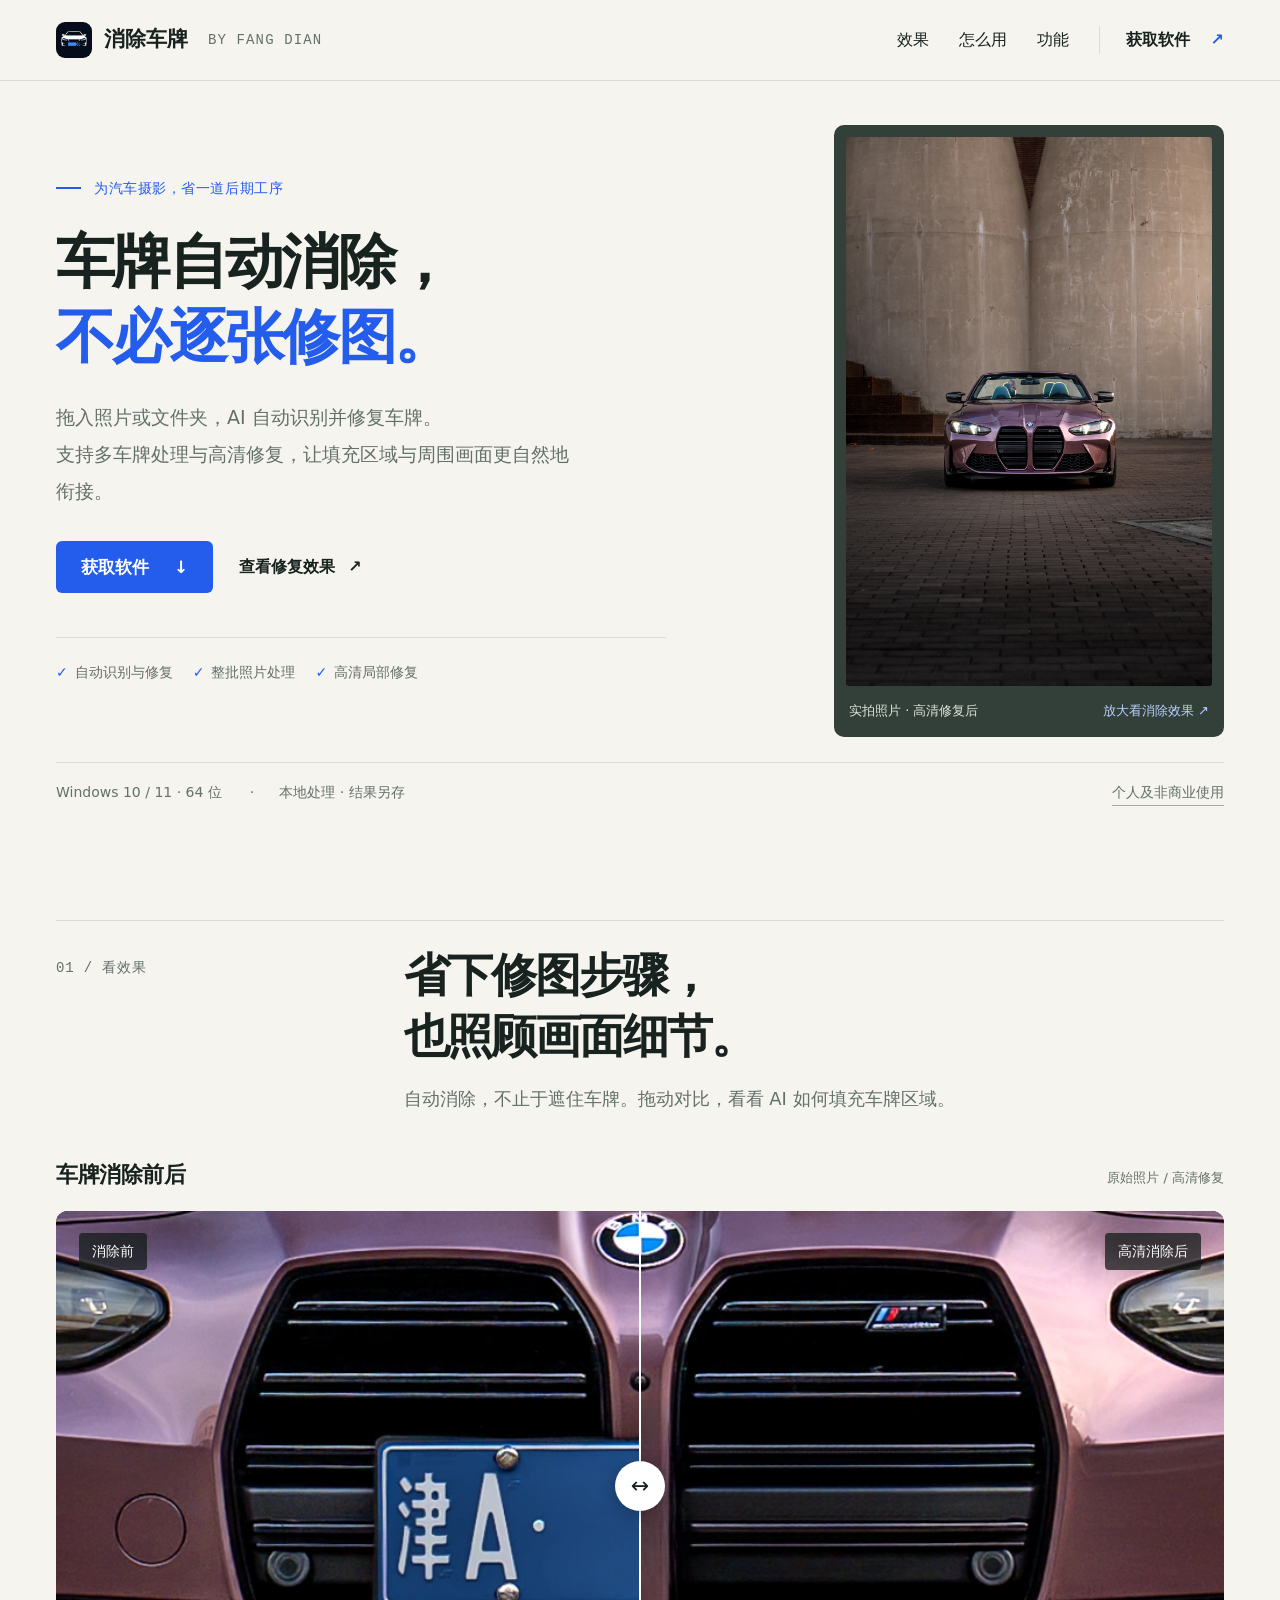
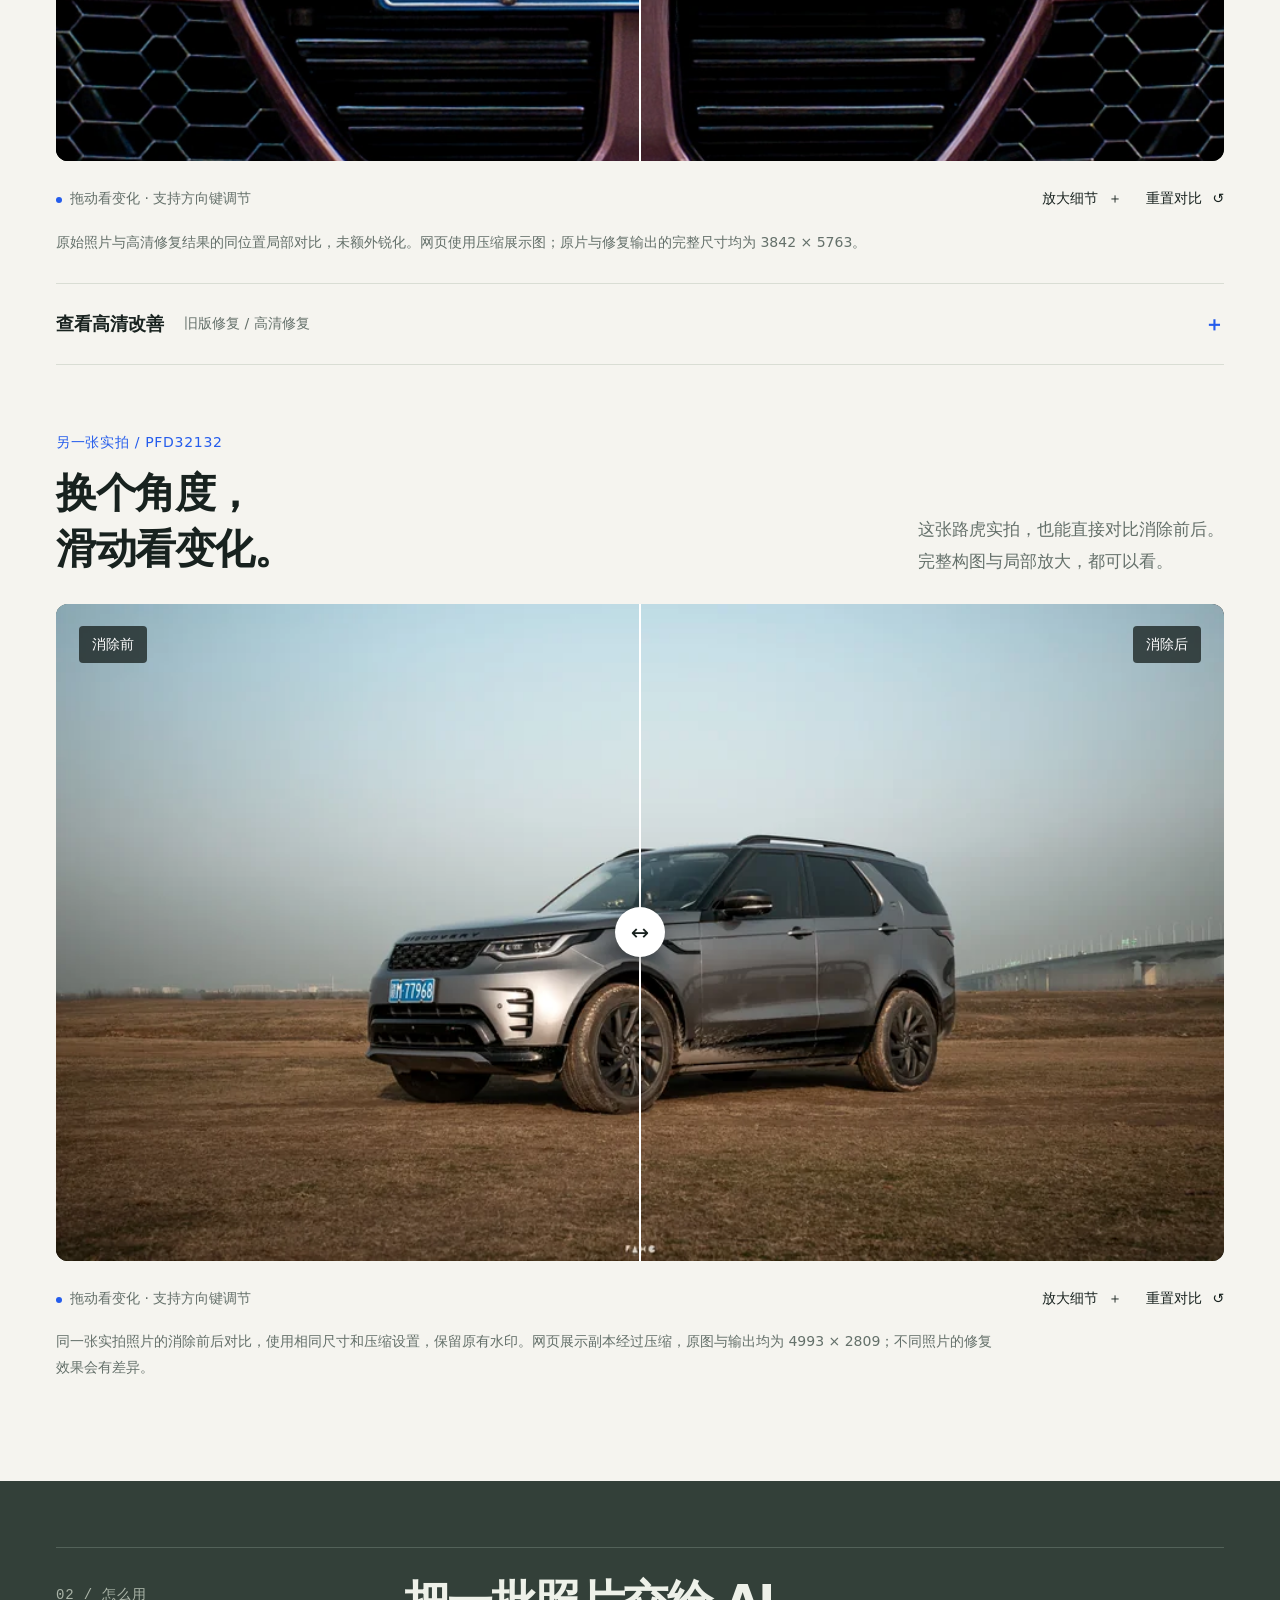
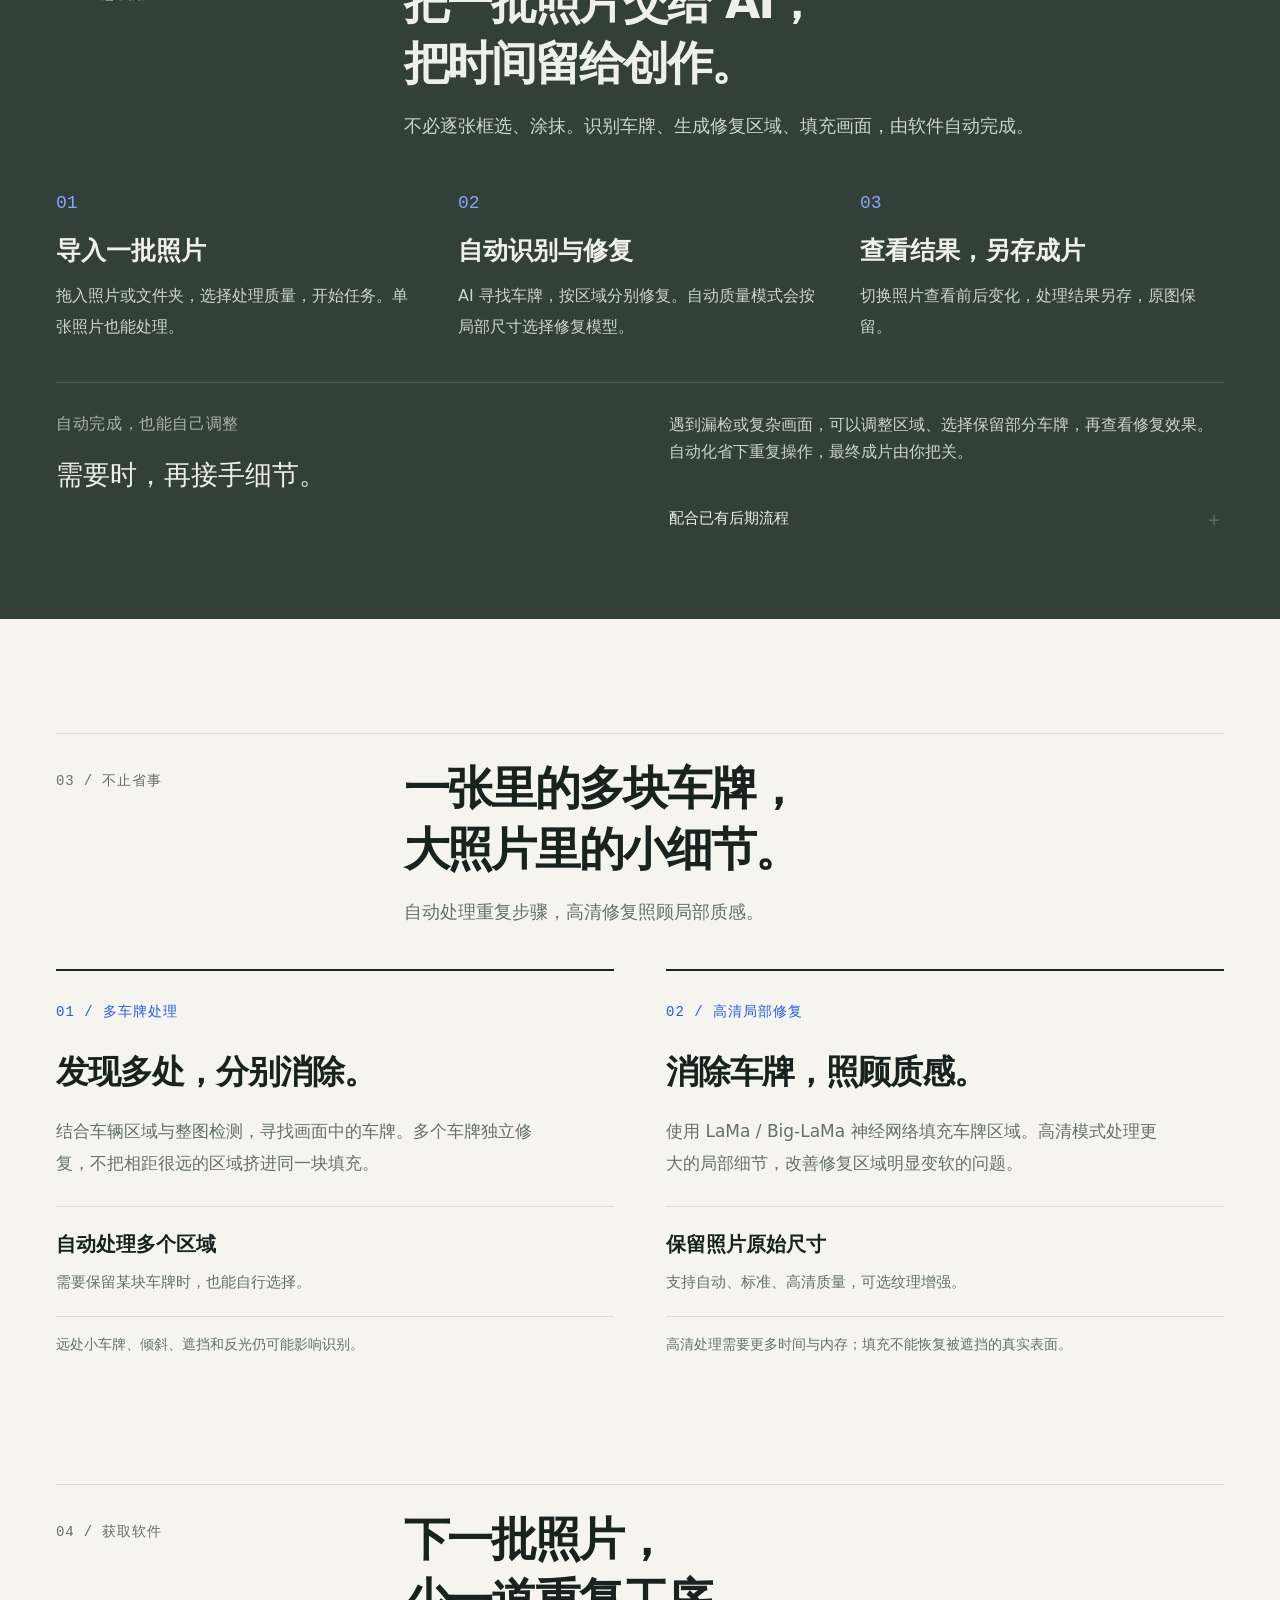
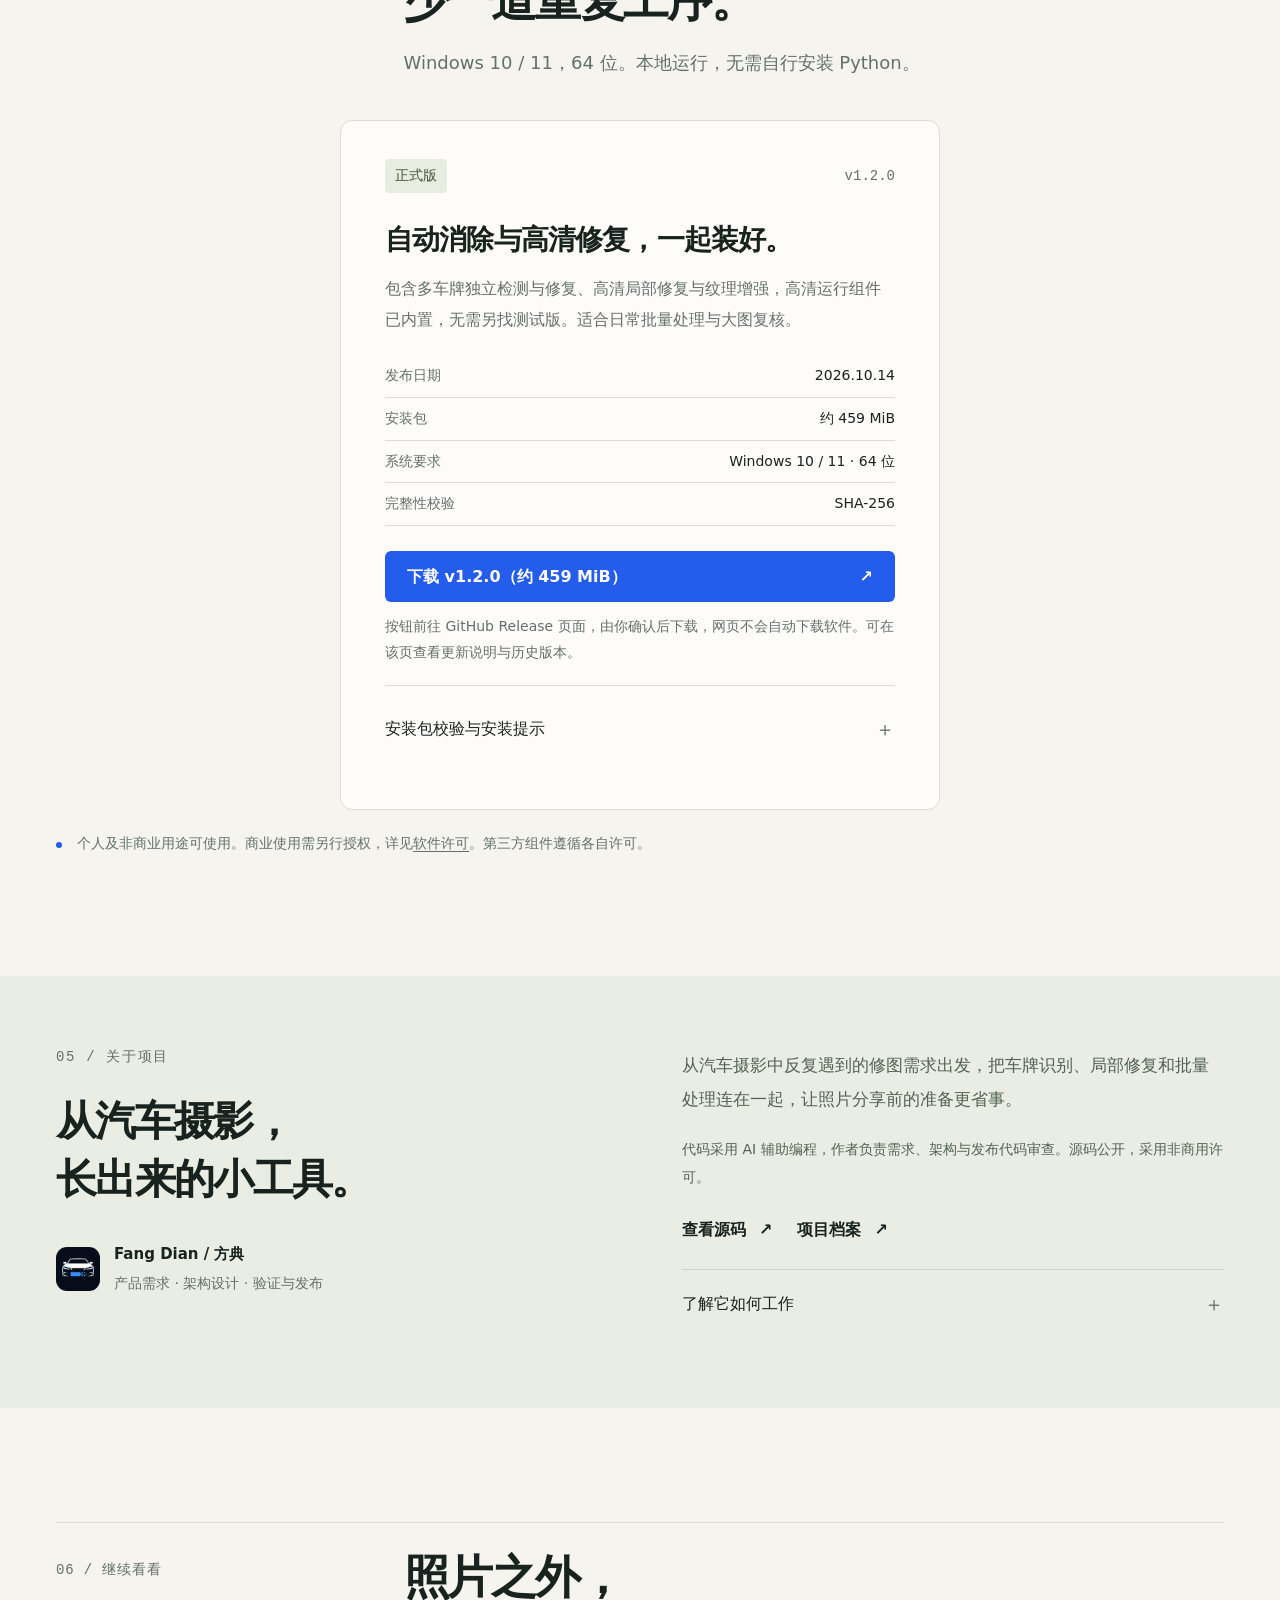
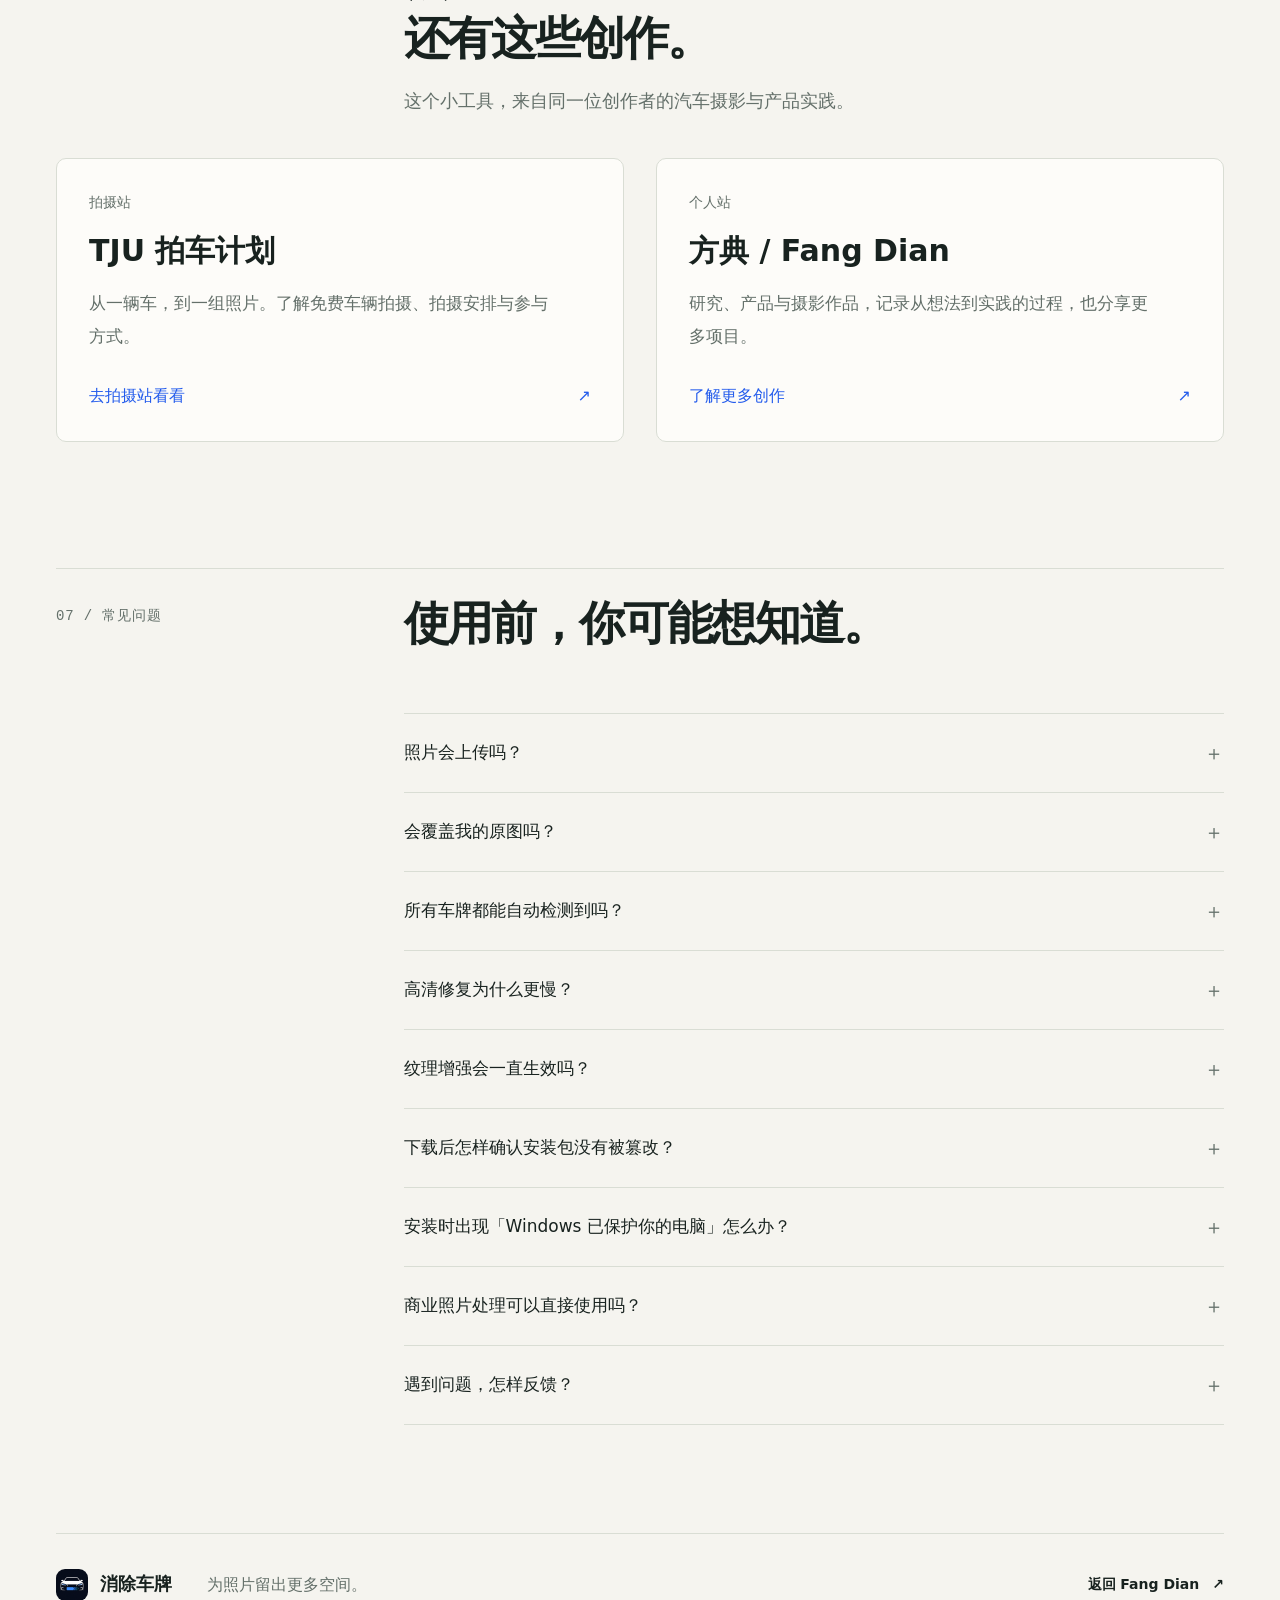
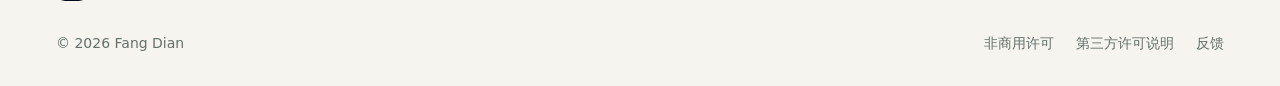
==== commit 7eb7e5b3: "feat(site): introduce related sites and readable license dialog" ====
--- a/product-site/index.html
+++ b/product-site/index.html
@@ -13,8 +13,8 @@
   <meta property="og:image" content="https://fangdian.xyz/remove-number-plate/assets/high.webp">
   <meta name="twitter:card" content="summary_large_image">
   <link rel="icon" href="./assets/logo.png" type="image/png">
-  <link rel="stylesheet" href="./styles.css?v=20261015p10">
-  <script src="./site.js?v=20261015p10" defer></script>
+  <link rel="stylesheet" href="./styles.css?v=20261015p11">
+  <script src="./site.js?v=20261015p11" defer></script>
   <title>消除车牌 — AI 自动识别，高清消除车牌</title>
 </head>
 <body>
@@ -40,7 +40,7 @@
           <figcaption><span>实拍照片 · 高清修复后</span><a href="#compare">放大看消除效果 <span aria-hidden="true">↗</span></a></figcaption>
         </figure>
       </div>
-      <div class="hero-foot"><span>Windows 10 / 11 · 64 位</span><span>本地处理 · 结果另存</span><a href="./LICENSE.txt">个人及非商业使用</a></div>
+      <div class="hero-foot"><span>Windows 10 / 11 · 64 位</span><span>本地处理 · 结果另存</span><a href="./license.html" data-open-license aria-haspopup="dialog">个人及非商业使用</a></div>
     </section>
 
     <section class="section container" id="compare" aria-labelledby="compare-title">
@@ -113,12 +113,20 @@
       <div class="download-grid single-card">
         <article class="download-card" data-reveal><div class="download-top"><span class="badge">正式版</span><span class="version">v1.2.0</span></div><h3>自动消除与高清修复，一起装好。</h3><p>包含多车牌独立检测与修复、高清局部修复与纹理增强，高清运行组件已内置，无需另找测试版。适合日常批量处理与大图复核。</p><dl><div><dt>发布日期</dt><dd>2026.10.14</dd></div><div><dt>安装包</dt><dd>约 459 MiB</dd></div><div><dt>系统要求</dt><dd>Windows 10 / 11 · 64 位</dd></div><div><dt>完整性校验</dt><dd>SHA-256</dd></div></dl><a class="button primary" href="https://github.com/SARSfang/RemoveNumberPlate/releases/tag/v1.2.0" target="_blank" rel="noopener noreferrer">下载 v1.2.0（约 459 MiB） <span aria-hidden="true">↗</span></a><p class="download-note">按钮前往 GitHub Release 页面，由你确认后下载，网页不会自动下载软件。可在该页查看更新说明与历史版本。</p><details class="checksum"><summary>安装包校验与安装提示 <span aria-hidden="true">＋</span></summary><p class="checksum-label">安装包 SHA-256（RemoveNumberPlate-Setup-v1.2.0-win64.exe）</p><div class="hash-box"><code id="sha256-v120">2642d1554a167c5004ac1c1908784c896f1b2f97d27a4532f7613e3d4c6602d1</code><button type="button" class="copy-hash" data-copy-target="sha256-v120">复制哈希</button></div><p class="checksum-hint">以 GitHub Release 页面随附的 <code>SHA256SUMS.txt</code> 为准。校验方法与未签名安装提示见<a href="#faq">下方常见问题</a>。</p></details></article>
       </div>
-      <div class="license-note" data-reveal><span class="small-dot"></span><p>个人及非商业用途可使用。商业使用需另行授权，详见<a href="./LICENSE.txt">软件许可</a>。第三方组件遵循各自许可。</p></div>
+      <div class="license-note" data-reveal><span class="small-dot"></span><p>个人及非商业用途可使用。商业使用需另行授权，详见<a href="./license.html" data-open-license aria-haspopup="dialog">软件许可</a>。第三方组件遵循各自许可。</p></div>
     </section>
 
     <section class="project-section" id="project" aria-labelledby="project-title"><div class="container project-layout" data-reveal><div><p class="eyebrow">05 / 关于项目</p><h2 id="project-title">从汽车摄影，<br>长出来的小工具。</h2><div class="author"><img src="./assets/logo.png" width="44" height="44" alt=""><div><strong>Fang Dian / 方典</strong><span>产品需求 · 架构设计 · 验证与发布</span></div></div></div><div class="project-body"><p>从汽车摄影中反复遇到的修图需求出发，把车牌识别、局部修复和批量处理连在一起，让照片分享前的准备更省事。</p><p class="project-credit">代码采用 AI 辅助编程，作者负责需求、架构与发布代码审查。源码公开，采用非商用许可。</p><div class="project-links"><a class="text-link" href="https://github.com/SARSfang/RemoveNumberPlate" target="_blank" rel="noopener noreferrer">查看源码 <span aria-hidden="true">↗</span></a><a class="text-link" href="https://me.fangdian.xyz/development/remove-number-plate.html">项目档案 <span aria-hidden="true">↗</span></a></div><details><summary>了解它如何工作 <span aria-hidden="true">＋</span></summary><p>检测结果生成局部遮罩，修复模型填充区域，之后由编辑器复核。标准版使用 ONNX Runtime 与 LaMa；高清模式使用 Big-LaMa 组件，桌面界面使用 WebView2。</p><p>填充是根据周边内容生成的结果，不能恢复被车牌遮挡的真实表面。复杂反光、格栅和小车牌需要特别复核。</p></details></div></div></section>
 
-    <section class="section container faq-section" id="faq" aria-labelledby="faq-title"><div class="section-heading" data-reveal><p class="eyebrow">06 / 常见问题</p><div><h2 id="faq-title">使用前，你可能想知道。</h2></div></div><div class="faq-list" data-reveal>
+    <section class="section container related-sites" id="explore" aria-labelledby="explore-title">
+      <div class="section-heading" data-reveal><p class="eyebrow">06 / 继续看看</p><div><h2 id="explore-title">照片之外，<br>还有这些创作。</h2><p>这个小工具，来自同一位创作者的汽车摄影与产品实践。</p></div></div>
+      <div class="site-links" data-reveal>
+        <a class="site-link" href="https://fangdian.xyz/" target="_blank" rel="noopener noreferrer" aria-label="访问 TJU 拍车计划（在新标签页打开）"><span class="site-link-label">拍摄站</span><h3>TJU 拍车计划</h3><p>从一辆车，到一组照片。了解免费车辆拍摄、拍摄安排与参与方式。</p><span class="site-link-action">去拍摄站看看 <span aria-hidden="true">↗</span></span></a>
+        <a class="site-link" href="https://me.fangdian.xyz/" target="_blank" rel="noopener noreferrer" aria-label="访问方典个人站（在新标签页打开）"><span class="site-link-label">个人站</span><h3>方典 / Fang Dian</h3><p>研究、产品与摄影作品，记录从想法到实践的过程，也分享更多项目。</p><span class="site-link-action">了解更多创作 <span aria-hidden="true">↗</span></span></a>
+      </div>
+    </section>
+
+    <section class="section container faq-section" id="faq" aria-labelledby="faq-title"><div class="section-heading" data-reveal><p class="eyebrow">07 / 常见问题</p><div><h2 id="faq-title">使用前，你可能想知道。</h2></div></div><div class="faq-list" data-reveal>
       <details><summary>照片会上传吗？<span aria-hidden="true">＋</span></summary><p>软件的照片识别、修复与复核都在本机完成，无需上传照片。本网页仅展示预先准备的示例，没有上传照片或在线修复功能。</p></details>
       <details><summary>会覆盖我的原图吗？<span aria-hidden="true">＋</span></summary><p>处理结果另存，原图保留。输出照片保持输入尺寸；最终文件的压缩和元信息仍取决于导出设置。</p></details>
       <details><summary>所有车牌都能自动检测到吗？<span aria-hidden="true">＋</span></summary><p>不能保证。远处小车牌、倾斜、遮挡和反光可能造成漏检或误检。可以在复核编辑器调整区域，并选择保留或消除。</p></details>
@@ -126,14 +134,39 @@
       <details><summary>纹理增强会一直生效吗？<span aria-hidden="true">＋</span></summary><p>不会。开关默认开启，但仅在邻近细节适合时补充纹理；强结构边缘、颜色不匹配或来源不足会自动跳过。开关与强度均可调整。</p></details>
       <details><summary>下载后怎样确认安装包没有被篡改？<span aria-hidden="true">＋</span></summary><p>建议核对 SHA-256 哈希。在安装包所在文件夹打开 PowerShell，运行：</p><div class="faq-command"><code>Get-FileHash .\RemoveNumberPlate-Setup-v1.2.0-win64.exe -Algorithm SHA256</code></div><p>把输出的哈希与本页下载卡片中的哈希、或 GitHub Release 页随附的 <code>SHA256SUMS.txt</code> 逐位比对，一致再安装。若不一致，不要运行安装包。</p></details>
       <details><summary>安装时出现「Windows 已保护你的电脑」怎么办？<span aria-hidden="true">＋</span></summary><p>安装包目前未做代码签名，SmartScreen 可能提示未知发布者。哈希校验用于确认文件与官方发布一致，不是安全性保证。确认安装包来自<a href="https://github.com/SARSfang/RemoveNumberPlate/releases/tag/v1.2.0" target="_blank" rel="noopener noreferrer">官方 GitHub Release</a> 且哈希核对一致后，可在提示窗口选择「更多信息」→「仍要运行」。请不要从第三方镜像或网盘转载链接下载。</p></details>
-      <details><summary>商业照片处理可以直接使用吗？<span aria-hidden="true">＋</span></summary><p>当前许可仅授予个人及非商业用途。用于商业摄影或服务前，请联系作者确认授权。<a href="./LICENSE.txt">阅读完整许可</a>。</p></details>
+      <details><summary>商业照片处理可以直接使用吗？<span aria-hidden="true">＋</span></summary><p>当前许可仅授予个人及非商业用途。用于商业摄影或服务前，请联系作者确认授权。<a href="./license.html" data-open-license aria-haspopup="dialog">阅读完整许可</a>。</p></details>
       <details><summary>遇到问题，怎样反馈？<span aria-hidden="true">＋</span></summary><p>可以在 <a href="https://github.com/SARSfang/RemoveNumberPlate/issues" target="_blank" rel="noopener noreferrer">GitHub Issues</a> 描述版本、问题和复现步骤。分享照片前，请检查隐私并确认有权公开。</p></details>
     </div></section>
   </main>
-  <footer class="container footer"><div class="footer-main"><a class="brand" href="#main"><img src="./assets/logo.png" width="32" height="32" alt=""><span>消除车牌</span></a><p>为照片留出更多空间。</p><a class="text-link" href="https://me.fangdian.xyz/">返回 Fang Dian <span aria-hidden="true">↗</span></a></div><div class="footer-meta"><span>© 2026 Fang Dian</span><div><a href="./LICENSE.txt">非商用许可</a><a href="./THIRD_PARTY_NOTICES.txt">第三方许可说明</a><a href="https://github.com/SARSfang/RemoveNumberPlate/issues" target="_blank" rel="noopener noreferrer">反馈</a></div></div></footer>
+  <footer class="container footer"><div class="footer-main"><a class="brand" href="#main"><img src="./assets/logo.png" width="32" height="32" alt=""><span>消除车牌</span></a><p>为照片留出更多空间。</p><a class="text-link" href="https://me.fangdian.xyz/">返回 Fang Dian <span aria-hidden="true">↗</span></a></div><div class="footer-meta"><span>© 2026 Fang Dian</span><div><a href="./license.html" data-open-license aria-haspopup="dialog">非商用许可</a><a href="./THIRD_PARTY_NOTICES.txt">第三方许可说明</a><a href="https://github.com/SARSfang/RemoveNumberPlate/issues" target="_blank" rel="noopener noreferrer">反馈</a></div></div></footer>
   <div class="get-bar" data-get-bar role="region" aria-label="获取软件" hidden>
     <p class="get-bar-meta">AI 自动消除 · 高清修复<br>v1.2.0 / Windows 64 位</p>
     <a class="button primary" href="#download">获取软件 <span aria-hidden="true">↓</span></a>
   </div>
+  <dialog class="license-dialog" id="license-dialog" aria-labelledby="license-dialog-title">
+    <div class="license-dialog-header"><div><p class="eyebrow">使用许可</p><h2 id="license-dialog-title">个人及非商业使用</h2></div><button type="button" class="license-close" data-close-license aria-label="关闭许可协议" autofocus>关闭 <span aria-hidden="true">×</span></button></div>
+    <div class="license-dialog-body" tabindex="0" aria-label="完整许可协议"><p class="license-intro">请阅读完整协议，使用范围与限制以以下条款为准。</p>
+<div class="license-document" data-license-sha256="cef55abe470cadfa6265b858c6d074b58f6c737015feadf2c34e554ec5549929">
+<h3>Remove Number Plate 非商用许可协议</h3>
+<p>Copyright (c) 2026 Dian Fang（方典）（著作权人）</p>
+<p>本作品（以下简称&quot;软件&quot;，包含其全部源代码、界面资源、文档与相关材料）受著作权法保护。著作权人对软件及其全部组成部分保留完整、排他的著作权。</p>
+<p>本许可协议授予您使用软件的有限权利，但须遵守以下全部条款。</p>
+<h3>一、您的权利</h3>
+<ol><li>查看与学习：您可以自由查看、阅读、研究软件源代码。</li><li>个人与非商业使用：您可以出于个人学习、研究、非商业性目的运行、复制、修改并使用软件。</li><li>修改：您可以修改软件用于上述个人与非商业用途，但修改后的版本仍受本协议约束。</li></ol>
+<h3>二、禁止事项</h3>
+<p>未经著作权人事先书面许可，您不得：</p>
+<ol><li>将软件或其任何部分用于任何商业用途，包括但不限于：直接或间接销售、出租、许可、外包、打包进商业产品或商业服务中获利；</li><li>在未保留本版权声明与许可协议原文的前提下，向任何第三方再分发、转让或发布软件（无论是否修改）；</li><li>将软件或其衍生作品以闭源、专有或商业许可的形式重新发布；</li><li>移除、篡改或隐藏软件中的版权声明、署名信息或本许可协议。</li></ol>
+<h3>三、署名要求</h3>
+<p>任何被允许的复制、传播或修改，均须在显著位置保留以下信息：原始版权声明、作者署名（Dian Fang，方典）以及本许可协议全文。</p>
+<h3>四、免责声明</h3>
+<p>软件按&quot;现状&quot;提供，不作任何明示或默示的保证，包括但不限于适销性、特定用途适用性及不侵权的默示保证。因使用或无法使用软件所产生的任何直接、间接、偶然、特殊或后果性损害，著作权人概不负责。</p>
+<h3>五、许可终止</h3>
+<p>若您违反本协议任何条款，本许可协议将自动终止。终止后，您必须立即停止使用并销毁软件的全部副本。</p>
+<h3>六、其他</h3>
+<ol><li>本协议未尽事宜，均适用中华人民共和国著作权法及相关法律法规。</li><li>本协议授予的权利仅针对软件本身的著作权。软件中引用的第三方开源组件仍受其各自原始许可以及《THIRD_PARTY_NOTICES.md》的约束。</li><li>如需商业许可或有其他授权需求，请通过项目的 GitHub Issues 页面联系著作权人另行协商。</li></ol>
+</div>
+    </div>
+    <div class="license-dialog-footer"><a href="./LICENSE.txt" download="RemoveNumberPlate-LICENSE.txt">下载 TXT 原文 <span aria-hidden="true">↓</span></a><a href="https://github.com/SARSfang/RemoveNumberPlate/issues" target="_blank" rel="noopener noreferrer">咨询商业授权 <span aria-hidden="true">↗</span></a></div>
+  </dialog>
 </body>
 </html>
--- a/product-site/styles.css
+++ b/product-site/styles.css
@@ -150,6 +150,35 @@
 .photo-case .comparison{height:auto;aspect-ratio:4993 / 2809}
 .photo-case .comparison-image{height:100%;object-fit:contain}
 .photo-case .comparison.is-zoomed .comparison-image{transform:scale(2);transform-origin:30% 59%}
+.site-links{display:grid;grid-template-columns:1fr 1fr;gap:32px}
+.site-link{display:flex;flex-direction:column;padding:32px;border:1px solid var(--line);border-radius:10px;background:var(--white);transition:border-color .2s ease,background .2s ease}
+.site-link:hover{border-color:#a1b2a1;background:#eef1e8}
+.site-link-label{font-size:14px;color:var(--muted)}
+.site-link h3{font-size:30px;line-height:1.4;margin:15px 0}
+.site-link>p{font-size:17px;line-height:1.9;color:var(--muted);max-width:460px;margin-bottom:30px}
+.site-link-action{display:flex;align-items:center;justify-content:space-between;font-size:16px;color:var(--blue);margin-top:auto}
+body.license-open{overflow:hidden}
+.license-dialog{width:min(860px,calc(100% - 40px));max-width:calc(100% - 40px);height:min(86vh,920px);height:min(86dvh,920px);max-height:calc(100% - 40px);margin:auto;padding:0;border:1px solid var(--line);border-radius:14px;background:var(--white);color:var(--ink);box-shadow:0 24px 90px #0004}
+.license-dialog[open]{display:grid;grid-template-rows:auto minmax(0,1fr) auto}
+.license-dialog::backdrop{background:rgba(16,24,20,.58);backdrop-filter:blur(4px)}
+.license-dialog-header{display:flex;justify-content:space-between;align-items:center;gap:24px;padding:24px 30px;border-bottom:1px solid var(--line)}
+.license-dialog-header .eyebrow{font-family:var(--sans);font-size:13px;letter-spacing:.04em;color:var(--muted)}
+.license-dialog-header h2{font-size:26px;line-height:1.4;margin:6px 0 0}
+.license-close{flex-shrink:0;display:inline-flex;align-items:center;gap:10px;min-height:44px;background:transparent;border:1px solid var(--line);border-radius:6px;padding:8px 14px;color:var(--ink);font-size:14px}
+.license-close span{font-size:24px;line-height:1}
+.license-dialog-body{min-height:0;overflow-y:auto;overscroll-behavior:contain;padding:25px 30px;outline-offset:-5px}
+.license-intro{font-size:15px;line-height:1.9;color:var(--muted);margin:0 0 26px}
+.license-document{overflow-wrap:anywhere}
+.license-document h3{font-size:20px;line-height:1.5;font-weight:600;margin:30px 0 14px}
+.license-document h3:first-child{margin-top:0;font-size:23px}
+.license-document p,.license-document ol{font-size:16px;line-height:1.95;margin:0 0 18px;color:var(--ink)}
+.license-document ol{padding-left:1.7em}
+.license-document li+li{margin-top:12px}
+.license-dialog-footer{display:flex;justify-content:space-between;align-items:center;flex-wrap:wrap;gap:8px 20px;border-top:1px solid var(--line);padding:10px 30px;background:var(--paper);font-size:14px}
+.license-dialog-footer a{display:inline-flex;align-items:center;gap:12px;min-height:44px}
+.license-page{max-width:860px;padding-block:54px 80px}
+.license-page h1{font-size:clamp(29px,4vw,42px);line-height:1.4;letter-spacing:-.03em;margin:16px 0 22px}
+.license-page-actions{display:flex;flex-wrap:wrap;gap:24px;align-items:center;padding-top:22px;border-top:1px solid var(--line);margin-top:30px}
 @media(max-width:1120px){
   .hero-layout{gap:35px;grid-template-columns:1.3fr 1fr}
   .hero-description{font-size:17px}
@@ -199,4 +228,16 @@
   .photo-case-heading>p{font-size:15px}
   .photo-case-heading>p br{display:none}
   .photo-case figure>a{border-radius:8px}
-}
+  .site-links{grid-template-columns:1fr;gap:20px}
+  .site-link{padding:25px}
+  .site-link h3{font-size:27px}
+  .site-link>p{font-size:16px}
+  .license-dialog{width:calc(100% - 24px);max-width:calc(100% - 24px);height:90vh;height:90dvh;max-height:calc(100% - 24px);border-radius:10px}
+  .license-dialog-header{padding:18px;gap:12px}
+  .license-dialog-header h2{font-size:21px}
+  .license-dialog-body{padding:22px 18px}
+  .license-dialog-footer{padding:8px 18px;font-size:13px}
+  .license-close{gap:6px;padding-inline:10px}
+  .license-document h3:first-child{font-size:21px}
+  .license-page{padding-block:35px 55px}
+}
